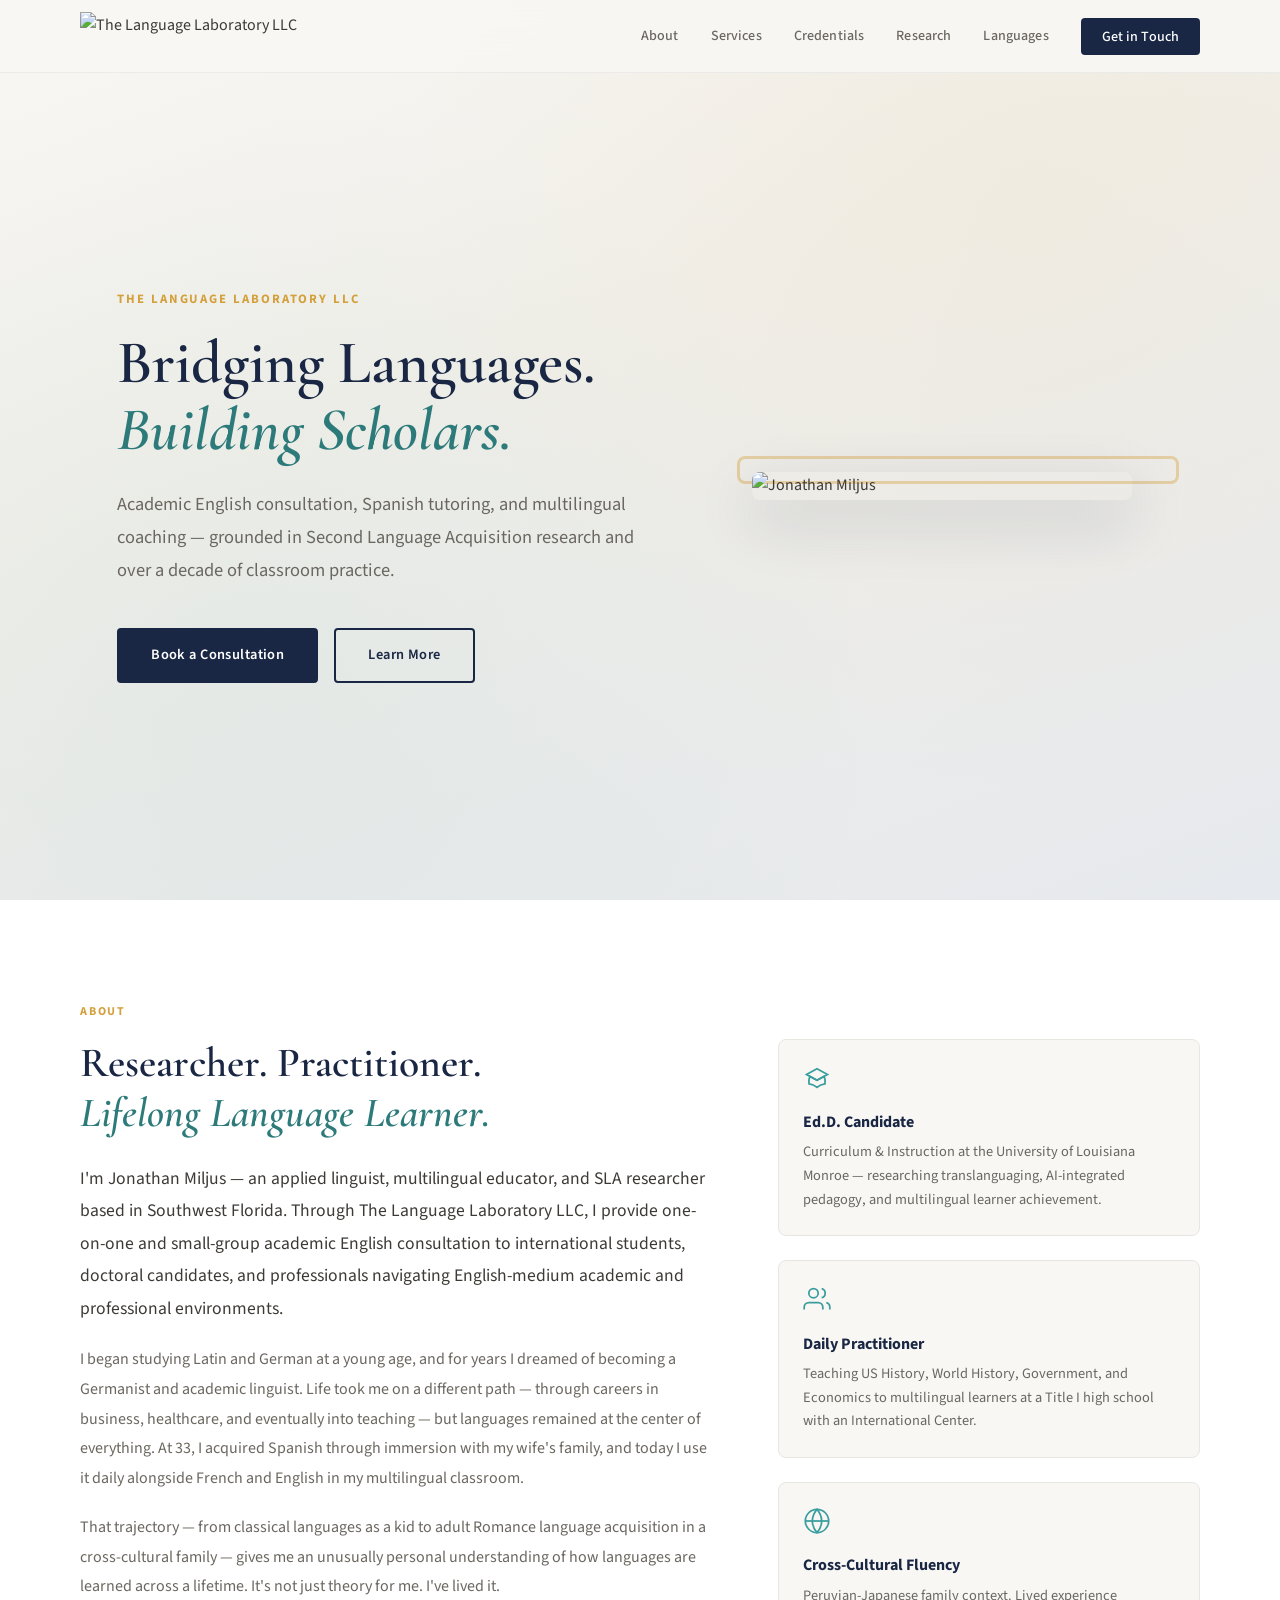
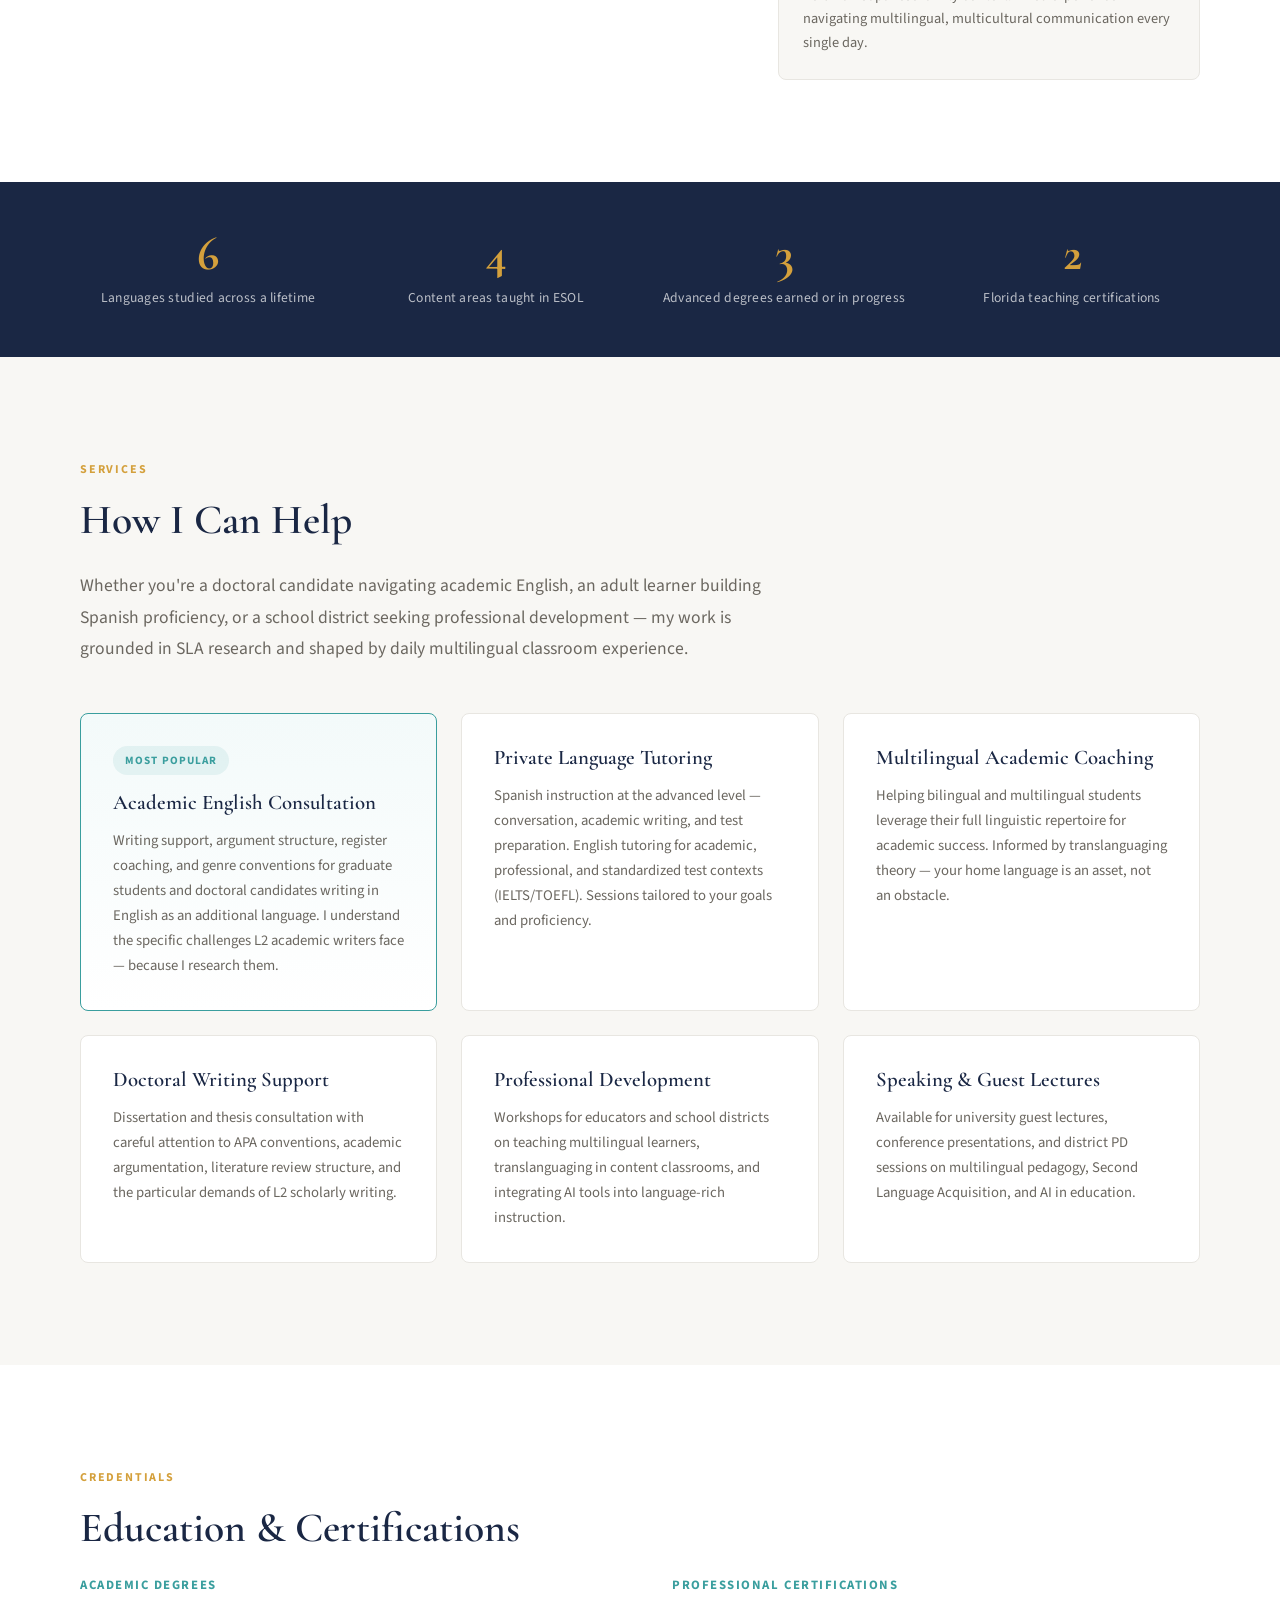
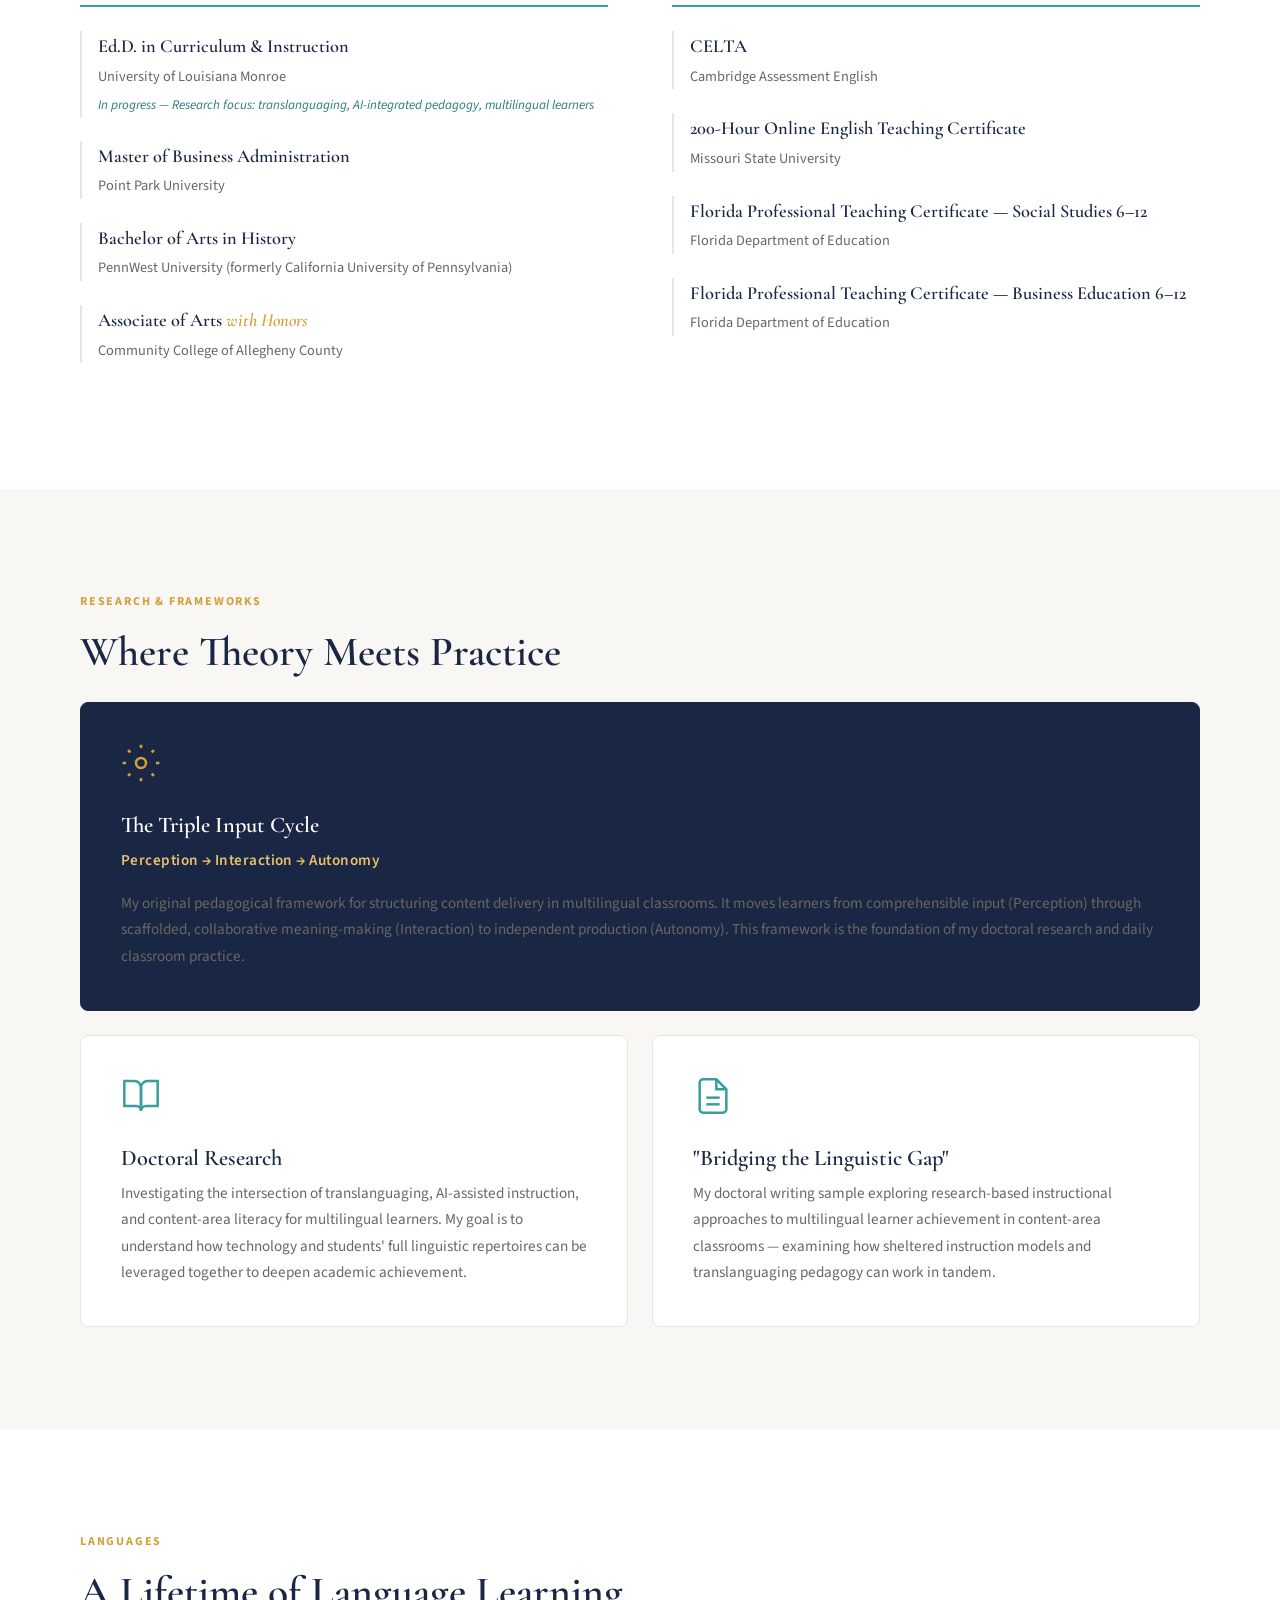
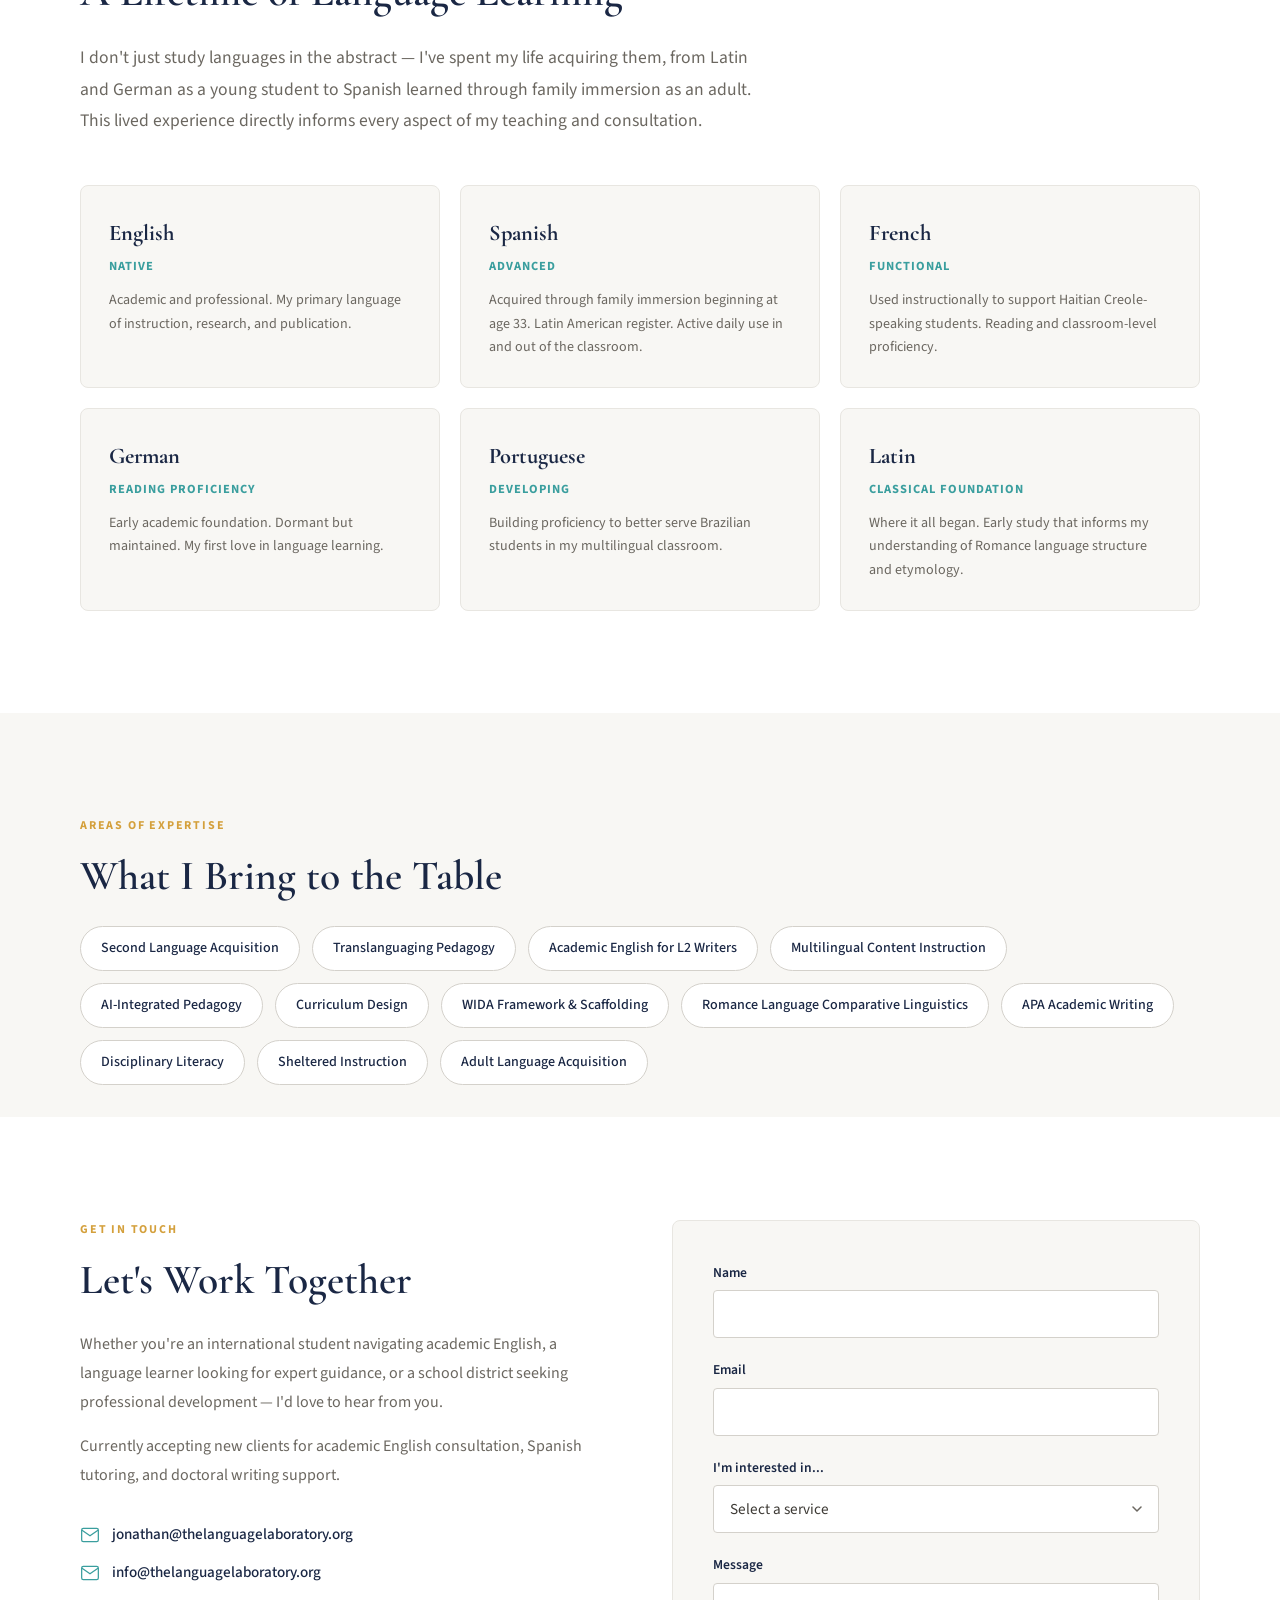
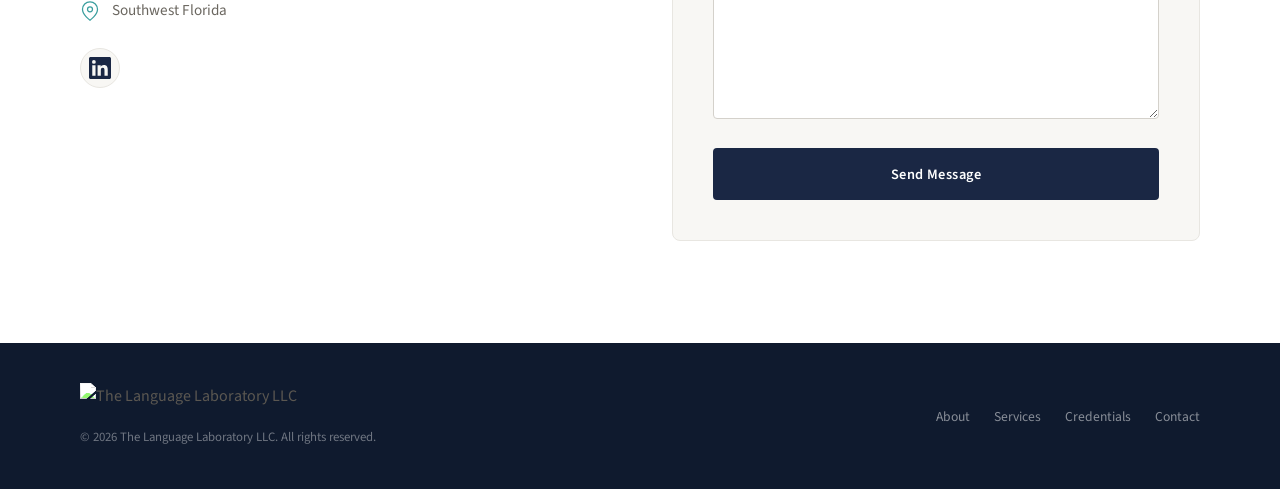
==== index.html @ 9348643d "Add files via upload" ====
<!DOCTYPE html>
<html lang="en">
<head>
  <meta charset="UTF-8">
  <meta name="viewport" content="width=device-width, initial-scale=1.0">
  <title>The Language Laboratory LLC — Jonathan Miljus</title>
  <meta name="description" content="Academic English consultation, Spanish tutoring, and multilingual coaching by Jonathan Miljus, MBA, Ed.D. candidate. Research-informed language services for international students, doctoral candidates, and professionals.">
  <link rel="icon" type="image/png" href="assets/images/logo.png">
  <link rel="preconnect" href="https://fonts.googleapis.com">
  <link rel="preconnect" href="https://fonts.gstatic.com" crossorigin>
  <link href="https://fonts.googleapis.com/css2?family=Cormorant+Garamond:ital,wght@0,400;0,500;0,600;0,700;1,400;1,500&family=Source+Sans+3:wght@300;400;500;600;700&display=swap" rel="stylesheet">
  <link rel="stylesheet" href="styles.css">
</head>
<body>

  <!-- Navigation -->
  <nav class="nav" id="nav">
    <div class="nav-inner">
      <a href="#" class="nav-logo">
        <img src="assets/images/logo.png" alt="The Language Laboratory LLC" class="nav-logo-img">
      </a>
      <button class="nav-toggle" id="navToggle" aria-label="Toggle navigation">
        <span></span><span></span><span></span>
      </button>
      <ul class="nav-links" id="navLinks">
        <li><a href="#about">About</a></li>
        <li><a href="#services">Services</a></li>
        <li><a href="#credentials">Credentials</a></li>
        <li><a href="#research">Research</a></li>
        <li><a href="#languages">Languages</a></li>
        <li><a href="#contact" class="nav-cta">Get in Touch</a></li>
      </ul>
    </div>
  </nav>

  <!-- Hero -->
  <header class="hero" id="hero">
    <div class="hero-bg-pattern"></div>
    <div class="hero-content">
      <div class="hero-text">
        <p class="hero-label">The Language Laboratory LLC</p>
        <h1 class="hero-title">Bridging Languages.<br><em>Building Scholars.</em></h1>
        <p class="hero-subtitle">Academic English consultation, Spanish tutoring, and multilingual coaching — grounded in Second Language Acquisition research and over a decade of classroom practice.</p>
        <div class="hero-actions">
          <a href="#contact" class="btn btn-primary">Book a Consultation</a>
          <a href="#about" class="btn btn-outline">Learn More</a>
        </div>
      </div>
      <div class="hero-image">
        <div class="hero-image-frame">
          <img src="assets/images/headshot.png" alt="Jonathan Miljus">
        </div>
        <div class="hero-image-accent"></div>
      </div>
    </div>
  </header>

  <!-- About -->
  <section class="section about" id="about">
    <div class="container">
      <div class="section-label">About</div>
      <div class="about-grid">
        <div class="about-main">
          <h2 class="section-title">Researcher. Practitioner.<br><em>Lifelong Language Learner.</em></h2>
          <p class="about-lead">I'm Jonathan Miljus — an applied linguist, multilingual educator, and SLA researcher based in Southwest Florida. Through The Language Laboratory LLC, I provide one-on-one and small-group academic English consultation to international students, doctoral candidates, and professionals navigating English-medium academic and professional environments.</p>
          <p>I began studying Latin and German at a young age, and for years I dreamed of becoming a Germanist and academic linguist. Life took me on a different path — through careers in business, healthcare, and eventually into teaching — but languages remained at the center of everything. At 33, I acquired Spanish through immersion with my wife's family, and today I use it daily alongside French and English in my multilingual classroom.</p>
          <p>That trajectory — from classical languages as a kid to adult Romance language acquisition in a cross-cultural family — gives me an unusually personal understanding of how languages are learned across a lifetime. It's not just theory for me. I've lived it.</p>
        </div>
        <div class="about-sidebar">
          <div class="about-card">
            <div class="about-card-icon">
              <svg width="28" height="28" viewBox="0 0 24 24" fill="none" stroke="currentColor" stroke-width="1.5"><path d="M12 14l9-5-9-5-9 5 9 5z"/><path d="M12 14l6.16-3.422a12.083 12.083 0 01.665 6.479A11.952 11.952 0 0012 20.055a11.952 11.952 0 00-6.824-2.998 12.078 12.078 0 01.665-6.479L12 14z"/></svg>
            </div>
            <h3>Ed.D. Candidate</h3>
            <p>Curriculum & Instruction at the University of Louisiana Monroe — researching translanguaging, AI-integrated pedagogy, and multilingual learner achievement.</p>
          </div>
          <div class="about-card">
            <div class="about-card-icon">
              <svg width="28" height="28" viewBox="0 0 24 24" fill="none" stroke="currentColor" stroke-width="1.5"><path d="M17 21v-2a4 4 0 00-4-4H5a4 4 0 00-4 4v2"/><circle cx="9" cy="7" r="4"/><path d="M23 21v-2a4 4 0 00-3-3.87"/><path d="M16 3.13a4 4 0 010 7.75"/></svg>
            </div>
            <h3>Daily Practitioner</h3>
            <p>Teaching US History, World History, Government, and Economics to multilingual learners at a Title I high school with an International Center.</p>
          </div>
          <div class="about-card">
            <div class="about-card-icon">
              <svg width="28" height="28" viewBox="0 0 24 24" fill="none" stroke="currentColor" stroke-width="1.5"><circle cx="12" cy="12" r="10"/><line x1="2" y1="12" x2="22" y2="12"/><path d="M12 2a15.3 15.3 0 014 10 15.3 15.3 0 01-4 10 15.3 15.3 0 01-4-10 15.3 15.3 0 014-10z"/></svg>
            </div>
            <h3>Cross-Cultural Fluency</h3>
            <p>Peruvian-Japanese family context. Lived experience navigating multilingual, multicultural communication every single day.</p>
          </div>
        </div>
      </div>
    </div>
  </section>

  <!-- Differentiators Banner -->
  <section class="diff-banner">
    <div class="container">
      <div class="diff-grid">
        <div class="diff-item">
          <span class="diff-number">6</span>
          <span class="diff-text">Languages studied across a lifetime</span>
        </div>
        <div class="diff-item">
          <span class="diff-number">4</span>
          <span class="diff-text">Content areas taught in ESOL</span>
        </div>
        <div class="diff-item">
          <span class="diff-number">3</span>
          <span class="diff-text">Advanced degrees earned or in progress</span>
        </div>
        <div class="diff-item">
          <span class="diff-number">2</span>
          <span class="diff-text">Florida teaching certifications</span>
        </div>
      </div>
    </div>
  </section>

  <!-- Services -->
  <section class="section services" id="services">
    <div class="container">
      <div class="section-label">Services</div>
      <h2 class="section-title">How I Can Help</h2>
      <p class="section-intro">Whether you're a doctoral candidate navigating academic English, an adult learner building Spanish proficiency, or a school district seeking professional development — my work is grounded in SLA research and shaped by daily multilingual classroom experience.</p>
      <div class="services-grid">
        <div class="service-card service-featured">
          <div class="service-tag">Most Popular</div>
          <h3>Academic English Consultation</h3>
          <p>Writing support, argument structure, register coaching, and genre conventions for graduate students and doctoral candidates writing in English as an additional language. I understand the specific challenges L2 academic writers face — because I research them.</p>
        </div>
        <div class="service-card">
          <h3>Private Language Tutoring</h3>
          <p>Spanish instruction at the advanced level — conversation, academic writing, and test preparation. English tutoring for academic, professional, and standardized test contexts (IELTS/TOEFL). Sessions tailored to your goals and proficiency.</p>
        </div>
        <div class="service-card">
          <h3>Multilingual Academic Coaching</h3>
          <p>Helping bilingual and multilingual students leverage their full linguistic repertoire for academic success. Informed by translanguaging theory — your home language is an asset, not an obstacle.</p>
        </div>
        <div class="service-card">
          <h3>Doctoral Writing Support</h3>
          <p>Dissertation and thesis consultation with careful attention to APA conventions, academic argumentation, literature review structure, and the particular demands of L2 scholarly writing.</p>
        </div>
        <div class="service-card">
          <h3>Professional Development</h3>
          <p>Workshops for educators and school districts on teaching multilingual learners, translanguaging in content classrooms, and integrating AI tools into language-rich instruction.</p>
        </div>
        <div class="service-card">
          <h3>Speaking &amp; Guest Lectures</h3>
          <p>Available for university guest lectures, conference presentations, and district PD sessions on multilingual pedagogy, Second Language Acquisition, and AI in education.</p>
        </div>
      </div>
    </div>
  </section>

  <!-- Credentials -->
  <section class="section credentials" id="credentials">
    <div class="container">
      <div class="section-label">Credentials</div>
      <h2 class="section-title">Education &amp; Certifications</h2>
      <div class="credentials-grid">
        <div class="credential-group">
          <h3 class="credential-group-title">Academic Degrees</h3>
          <div class="credential-item">
            <div class="credential-degree">Ed.D. in Curriculum &amp; Instruction</div>
            <div class="credential-school">University of Louisiana Monroe</div>
            <div class="credential-note">In progress — Research focus: translanguaging, AI-integrated pedagogy, multilingual learners</div>
          </div>
          <div class="credential-item">
            <div class="credential-degree">Master of Business Administration</div>
            <div class="credential-school">Point Park University</div>
          </div>
          <div class="credential-item">
            <div class="credential-degree">Bachelor of Arts in History</div>
            <div class="credential-school">PennWest University (formerly California University of Pennsylvania)</div>
          </div>
          <div class="credential-item">
            <div class="credential-degree">Associate of Arts <span class="credential-honors">with Honors</span></div>
            <div class="credential-school">Community College of Allegheny County</div>
          </div>
        </div>
        <div class="credential-group">
          <h3 class="credential-group-title">Professional Certifications</h3>
          <div class="credential-item">
            <div class="credential-degree">CELTA</div>
            <div class="credential-school">Cambridge Assessment English</div>
          </div>
          <div class="credential-item">
            <div class="credential-degree">200-Hour Online English Teaching Certificate</div>
            <div class="credential-school">Missouri State University</div>
          </div>
          <div class="credential-item">
            <div class="credential-degree">Florida Professional Teaching Certificate — Social Studies 6–12</div>
            <div class="credential-school">Florida Department of Education</div>
          </div>
          <div class="credential-item">
            <div class="credential-degree">Florida Professional Teaching Certificate — Business Education 6–12</div>
            <div class="credential-school">Florida Department of Education</div>
          </div>
        </div>
      </div>
    </div>
  </section>

  <!-- Research -->
  <section class="section research" id="research">
    <div class="container">
      <div class="section-label">Research &amp; Frameworks</div>
      <h2 class="section-title">Where Theory Meets Practice</h2>
      <div class="research-grid">
        <div class="research-card research-featured">
          <div class="research-icon">
            <svg width="40" height="40" viewBox="0 0 24 24" fill="none" stroke="currentColor" stroke-width="1.5"><circle cx="12" cy="12" r="3"/><path d="M12 1v2m0 18v2M4.22 4.22l1.42 1.42m12.72 12.72l1.42 1.42M1 12h2m18 0h2M4.22 19.78l1.42-1.42M18.36 5.64l1.42-1.42"/></svg>
          </div>
          <h3>The Triple Input Cycle</h3>
          <p class="research-subtitle">Perception → Interaction → Autonomy</p>
          <p>My original pedagogical framework for structuring content delivery in multilingual classrooms. It moves learners from comprehensible input (Perception) through scaffolded, collaborative meaning-making (Interaction) to independent production (Autonomy). This framework is the foundation of my doctoral research and daily classroom practice.</p>
        </div>
        <div class="research-card">
          <div class="research-icon">
            <svg width="40" height="40" viewBox="0 0 24 24" fill="none" stroke="currentColor" stroke-width="1.5"><path d="M2 3h6a4 4 0 014 4v14a3 3 0 00-3-3H2z"/><path d="M22 3h-6a4 4 0 00-4 4v14a3 3 0 013-3h7z"/></svg>
          </div>
          <h3>Doctoral Research</h3>
          <p>Investigating the intersection of translanguaging, AI-assisted instruction, and content-area literacy for multilingual learners. My goal is to understand how technology and students' full linguistic repertoires can be leveraged together to deepen academic achievement.</p>
        </div>
        <div class="research-card">
          <div class="research-icon">
            <svg width="40" height="40" viewBox="0 0 24 24" fill="none" stroke="currentColor" stroke-width="1.5"><path d="M14 2H6a2 2 0 00-2 2v16a2 2 0 002 2h12a2 2 0 002-2V8z"/><polyline points="14 2 14 8 20 8"/><line x1="16" y1="13" x2="8" y2="13"/><line x1="16" y1="17" x2="8" y2="17"/></svg>
          </div>
          <h3>"Bridging the Linguistic Gap"</h3>
          <p>My doctoral writing sample exploring research-based instructional approaches to multilingual learner achievement in content-area classrooms — examining how sheltered instruction models and translanguaging pedagogy can work in tandem.</p>
        </div>
      </div>
    </div>
  </section>

  <!-- Languages -->
  <section class="section languages" id="languages">
    <div class="container">
      <div class="section-label">Languages</div>
      <h2 class="section-title">A Lifetime of Language Learning</h2>
      <p class="section-intro">I don't just study languages in the abstract — I've spent my life acquiring them, from Latin and German as a young student to Spanish learned through family immersion as an adult. This lived experience directly informs every aspect of my teaching and consultation.</p>
      <div class="languages-grid">
        <div class="lang-card">
          <div class="lang-name">English</div>
          <div class="lang-level">Native</div>
          <div class="lang-desc">Academic and professional. My primary language of instruction, research, and publication.</div>
        </div>
        <div class="lang-card">
          <div class="lang-name">Spanish</div>
          <div class="lang-level">Advanced</div>
          <div class="lang-desc">Acquired through family immersion beginning at age 33. Latin American register. Active daily use in and out of the classroom.</div>
        </div>
        <div class="lang-card">
          <div class="lang-name">French</div>
          <div class="lang-level">Functional</div>
          <div class="lang-desc">Used instructionally to support Haitian Creole-speaking students. Reading and classroom-level proficiency.</div>
        </div>
        <div class="lang-card">
          <div class="lang-name">German</div>
          <div class="lang-level">Reading Proficiency</div>
          <div class="lang-desc">Early academic foundation. Dormant but maintained. My first love in language learning.</div>
        </div>
        <div class="lang-card">
          <div class="lang-name">Portuguese</div>
          <div class="lang-level">Developing</div>
          <div class="lang-desc">Building proficiency to better serve Brazilian students in my multilingual classroom.</div>
        </div>
        <div class="lang-card">
          <div class="lang-name">Latin</div>
          <div class="lang-level">Classical Foundation</div>
          <div class="lang-desc">Where it all began. Early study that informs my understanding of Romance language structure and etymology.</div>
        </div>
      </div>
    </div>
  </section>

  <!-- Expertise Areas -->
  <section class="section expertise" id="expertise">
    <div class="container">
      <div class="section-label">Areas of Expertise</div>
      <h2 class="section-title">What I Bring to the Table</h2>
      <div class="expertise-grid">
        <div class="expertise-tag">Second Language Acquisition</div>
        <div class="expertise-tag">Translanguaging Pedagogy</div>
        <div class="expertise-tag">Academic English for L2 Writers</div>
        <div class="expertise-tag">Multilingual Content Instruction</div>
        <div class="expertise-tag">AI-Integrated Pedagogy</div>
        <div class="expertise-tag">Curriculum Design</div>
        <div class="expertise-tag">WIDA Framework &amp; Scaffolding</div>
        <div class="expertise-tag">Romance Language Comparative Linguistics</div>
        <div class="expertise-tag">APA Academic Writing</div>
        <div class="expertise-tag">Disciplinary Literacy</div>
        <div class="expertise-tag">Sheltered Instruction</div>
        <div class="expertise-tag">Adult Language Acquisition</div>
      </div>
    </div>
  </section>

  <!-- Contact -->
  <section class="section contact" id="contact">
    <div class="container">
      <div class="contact-grid">
        <div class="contact-info">
          <div class="section-label">Get in Touch</div>
          <h2 class="section-title">Let's Work Together</h2>
          <p>Whether you're an international student navigating academic English, a language learner looking for expert guidance, or a school district seeking professional development — I'd love to hear from you.</p>
          <p>Currently accepting new clients for academic English consultation, Spanish tutoring, and doctoral writing support.</p>
          <div class="contact-details">
            <div class="contact-detail">
              <svg width="20" height="20" viewBox="0 0 24 24" fill="none" stroke="currentColor" stroke-width="1.5"><path d="M4 4h16c1.1 0 2 .9 2 2v12c0 1.1-.9 2-2 2H4c-1.1 0-2-.9-2-2V6c0-1.1.9-2 2-2z"/><polyline points="22,6 12,13 2,6"/></svg>
              <a href="mailto:jonathan@thelanguagelaboratory.org">jonathan@thelanguagelaboratory.org</a>
            </div>
            <div class="contact-detail">
              <svg width="20" height="20" viewBox="0 0 24 24" fill="none" stroke="currentColor" stroke-width="1.5"><path d="M4 4h16c1.1 0 2 .9 2 2v12c0 1.1-.9 2-2 2H4c-1.1 0-2-.9-2-2V6c0-1.1.9-2 2-2z"/><polyline points="22,6 12,13 2,6"/></svg>
              <a href="mailto:info@thelanguagelaboratory.org">info@thelanguagelaboratory.org</a>
            </div>
            <div class="contact-detail">
              <svg width="20" height="20" viewBox="0 0 24 24" fill="none" stroke="currentColor" stroke-width="1.5"><path d="M21 10c0 7-9 13-9 13s-9-6-9-13a9 9 0 0118 0z"/><circle cx="12" cy="10" r="3"/></svg>
              <span>Southwest Florida</span>
            </div>
          </div>
          <div class="contact-social">
            <a href="#" class="social-link" aria-label="LinkedIn">
              <svg width="22" height="22" viewBox="0 0 24 24" fill="currentColor"><path d="M20.447 20.452h-3.554v-5.569c0-1.328-.027-3.037-1.852-3.037-1.853 0-2.136 1.445-2.136 2.939v5.667H9.351V9h3.414v1.561h.046c.477-.9 1.637-1.85 3.37-1.85 3.601 0 4.267 2.37 4.267 5.455v6.286zM5.337 7.433a2.062 2.062 0 01-2.063-2.065 2.064 2.064 0 112.063 2.065zm1.782 13.019H3.555V9h3.564v11.452zM22.225 0H1.771C.792 0 0 .774 0 1.729v20.542C0 23.227.792 24 1.771 24h20.451C23.2 24 24 23.227 24 22.271V1.729C24 .774 23.2 0 22.222 0h.003z"/></svg>
            </a>
          </div>
        </div>
        <div class="contact-form-wrapper">
          <form class="contact-form" id="contactForm" action="https://formspree.io/f/YOUR_FORM_ID" method="POST">
            <div class="form-group">
              <label for="name">Name</label>
              <input type="text" id="name" name="name" required>
            </div>
            <div class="form-group">
              <label for="email">Email</label>
              <input type="email" id="email" name="email" required>
            </div>
            <div class="form-group">
              <label for="interest">I'm interested in...</label>
              <select id="interest" name="interest">
                <option value="">Select a service</option>
                <option value="academic-english">Academic English Consultation</option>
                <option value="spanish-tutoring">Spanish Tutoring</option>
                <option value="doctoral-writing">Doctoral Writing Support</option>
                <option value="multilingual-coaching">Multilingual Academic Coaching</option>
                <option value="professional-development">Professional Development / Workshop</option>
                <option value="speaking">Speaking / Guest Lecture</option>
                <option value="other">Other</option>
              </select>
            </div>
            <div class="form-group">
              <label for="message">Message</label>
              <textarea id="message" name="message" rows="5" required></textarea>
            </div>
            <button type="submit" class="btn btn-primary btn-full">Send Message</button>
          </form>
        </div>
      </div>
    </div>
  </section>

  <!-- Footer -->
  <footer class="footer">
    <div class="container">
      <div class="footer-inner">
        <div class="footer-brand">
          <img src="assets/images/logo.png" alt="The Language Laboratory LLC" class="footer-logo">
          <p>&copy; 2026 The Language Laboratory LLC. All rights reserved.</p>
        </div>
        <div class="footer-links">
          <a href="#about">About</a>
          <a href="#services">Services</a>
          <a href="#credentials">Credentials</a>
          <a href="#contact">Contact</a>
        </div>
      </div>
    </div>
  </footer>

  <script src="script.js"></script>
</body>
</html>
---- styles.css ----
/* ============================================
   THE LANGUAGE LABORATORY LLC
   Professional Website Styles
   Color Palette: Navy / Teal / Gold (from logo)
   ============================================ */

:root {
  /* Primary palette — pulled from the logo */
  --navy: #1a2744;
  --navy-deep: #0f1a2e;
  --navy-light: #2a3d5e;
  --teal: #3a9e9e;
  --teal-light: #5bbfbf;
  --teal-muted: #2d7a7a;
  --gold: #d4a03c;
  --gold-light: #e8bf6a;
  --gold-muted: #b8892e;

  /* Neutrals */
  --white: #ffffff;
  --off-white: #f8f7f4;
  --cream: #f1efe9;
  --gray-100: #e8e6e1;
  --gray-200: #d4d1cb;
  --gray-400: #9a9690;
  --gray-600: #6b6760;
  --gray-800: #3d3a35;
  --black: #1a1816;

  /* Typography */
  --font-display: 'Cormorant Garamond', Georgia, 'Times New Roman', serif;
  --font-body: 'Source Sans 3', 'Segoe UI', Tahoma, sans-serif;

  /* Spacing */
  --section-pad: clamp(4rem, 8vw, 7rem);
  --container-max: 1200px;

  /* Transitions */
  --ease-out: cubic-bezier(0.16, 1, 0.3, 1);
}

/* ---- Reset ---- */
*, *::before, *::after {
  margin: 0;
  padding: 0;
  box-sizing: border-box;
}

html {
  scroll-behavior: smooth;
  scroll-padding-top: 80px;
}

body {
  font-family: var(--font-body);
  font-size: 16px;
  line-height: 1.7;
  color: var(--gray-800);
  background-color: var(--off-white);
  -webkit-font-smoothing: antialiased;
}

img {
  max-width: 100%;
  height: auto;
  display: block;
}

a {
  color: inherit;
  text-decoration: none;
}

/* ---- Container ---- */
.container {
  max-width: var(--container-max);
  margin: 0 auto;
  padding: 0 clamp(1.25rem, 4vw, 2.5rem);
}

/* ---- Typography ---- */
h1, h2, h3, h4 {
  font-family: var(--font-display);
  font-weight: 600;
  line-height: 1.2;
  color: var(--navy);
}

h1 { font-size: clamp(2.4rem, 5vw, 3.8rem); }
h2 { font-size: clamp(1.8rem, 3.5vw, 2.6rem); }
h3 { font-size: clamp(1.2rem, 2vw, 1.5rem); }

em {
  font-style: italic;
  color: var(--teal-muted);
}

.section-label {
  font-family: var(--font-body);
  font-size: 0.75rem;
  font-weight: 700;
  letter-spacing: 0.15em;
  text-transform: uppercase;
  color: var(--gold);
  margin-bottom: 1rem;
}

.section-title {
  margin-bottom: 1.5rem;
}

.section-intro {
  font-size: 1.1rem;
  color: var(--gray-600);
  max-width: 700px;
  margin-bottom: 3rem;
  line-height: 1.8;
}

/* ---- Buttons ---- */
.btn {
  display: inline-flex;
  align-items: center;
  justify-content: center;
  font-family: var(--font-body);
  font-size: 0.9rem;
  font-weight: 600;
  letter-spacing: 0.03em;
  padding: 0.85rem 2rem;
  border-radius: 4px;
  border: 2px solid transparent;
  cursor: pointer;
  transition: all 0.3s var(--ease-out);
}

.btn-primary {
  background: var(--navy);
  color: var(--white);
  border-color: var(--navy);
}
.btn-primary:hover {
  background: var(--navy-light);
  border-color: var(--navy-light);
  transform: translateY(-1px);
  box-shadow: 0 4px 20px rgba(26, 39, 68, 0.25);
}

.btn-outline {
  background: transparent;
  color: var(--navy);
  border-color: var(--navy);
}
.btn-outline:hover {
  background: var(--navy);
  color: var(--white);
}

.btn-full {
  width: 100%;
}

/* ============================================
   NAVIGATION
   ============================================ */
.nav {
  position: fixed;
  top: 0;
  left: 0;
  right: 0;
  z-index: 1000;
  background: rgba(248, 247, 244, 0.92);
  backdrop-filter: blur(16px);
  -webkit-backdrop-filter: blur(16px);
  border-bottom: 1px solid rgba(26, 39, 68, 0.06);
  transition: all 0.3s ease;
}

.nav.scrolled {
  box-shadow: 0 2px 24px rgba(26, 39, 68, 0.08);
}

.nav-inner {
  max-width: var(--container-max);
  margin: 0 auto;
  padding: 0 clamp(1.25rem, 4vw, 2.5rem);
  display: flex;
  align-items: center;
  justify-content: space-between;
  height: 72px;
}

.nav-logo-img {
  height: 48px;
  width: auto;
}

.nav-links {
  display: flex;
  align-items: center;
  list-style: none;
  gap: 2rem;
}

.nav-links a {
  font-size: 0.88rem;
  font-weight: 500;
  letter-spacing: 0.01em;
  color: var(--gray-600);
  transition: color 0.25s ease;
  position: relative;
}

.nav-links a::after {
  content: '';
  position: absolute;
  bottom: -4px;
  left: 0;
  width: 0;
  height: 2px;
  background: var(--teal);
  transition: width 0.3s var(--ease-out);
}

.nav-links a:hover {
  color: var(--navy);
}

.nav-links a:hover::after {
  width: 100%;
}

.nav-cta {
  background: var(--navy) !important;
  color: var(--white) !important;
  padding: 0.55rem 1.3rem;
  border-radius: 4px;
  transition: background 0.25s ease !important;
}

.nav-cta::after {
  display: none !important;
}

.nav-cta:hover {
  background: var(--navy-light) !important;
}

/* Mobile toggle */
.nav-toggle {
  display: none;
  flex-direction: column;
  gap: 5px;
  background: none;
  border: none;
  cursor: pointer;
  padding: 4px;
}

.nav-toggle span {
  display: block;
  width: 24px;
  height: 2px;
  background: var(--navy);
  transition: all 0.3s ease;
  border-radius: 2px;
}

/* ============================================
   HERO
   ============================================ */
.hero {
  position: relative;
  min-height: 100vh;
  display: flex;
  align-items: center;
  background: linear-gradient(160deg, var(--off-white) 0%, var(--cream) 40%, #e6e9ed 100%);
  overflow: hidden;
  padding-top: 72px;
}

.hero-bg-pattern {
  position: absolute;
  inset: 0;
  background-image:
    radial-gradient(circle at 20% 80%, rgba(58, 158, 158, 0.06) 0%, transparent 50%),
    radial-gradient(circle at 80% 20%, rgba(212, 160, 60, 0.05) 0%, transparent 50%);
  pointer-events: none;
}

.hero-content {
  max-width: var(--container-max);
  margin: 0 auto;
  padding: 3rem clamp(1.25rem, 4vw, 2.5rem);
  display: grid;
  grid-template-columns: 1.1fr 0.9fr;
  gap: 4rem;
  align-items: center;
}

.hero-label {
  font-size: 0.8rem;
  font-weight: 700;
  letter-spacing: 0.15em;
  text-transform: uppercase;
  color: var(--gold);
  margin-bottom: 1.25rem;
}

.hero-title {
  margin-bottom: 1.5rem;
  line-height: 1.1;
}

.hero-subtitle {
  font-size: 1.15rem;
  color: var(--gray-600);
  line-height: 1.8;
  margin-bottom: 2.5rem;
  max-width: 540px;
}

.hero-actions {
  display: flex;
  gap: 1rem;
  flex-wrap: wrap;
}

.hero-image {
  position: relative;
  display: flex;
  justify-content: center;
}

.hero-image-frame {
  position: relative;
  z-index: 2;
  width: 380px;
  max-width: 100%;
  border-radius: 8px;
  overflow: hidden;
  box-shadow: 0 20px 60px rgba(26, 39, 68, 0.18);
}

.hero-image-frame img {
  width: 100%;
  height: auto;
  display: block;
}

.hero-image-accent {
  position: absolute;
  top: -16px;
  right: -16px;
  width: 100%;
  height: 100%;
  border: 3px solid var(--gold);
  border-radius: 8px;
  z-index: 1;
  opacity: 0.4;
}

/* ============================================
   SECTION BASE
   ============================================ */
.section {
  padding: var(--section-pad) 0;
}

/* ============================================
   ABOUT
   ============================================ */
.about {
  background: var(--white);
}

.about-grid {
  display: grid;
  grid-template-columns: 1.2fr 0.8fr;
  gap: 4rem;
  align-items: start;
}

.about-main p {
  margin-bottom: 1.25rem;
  color: var(--gray-600);
  line-height: 1.85;
}

.about-lead {
  font-size: 1.1rem;
  color: var(--gray-800) !important;
}

.about-sidebar {
  display: flex;
  flex-direction: column;
  gap: 1.5rem;
}

.about-card {
  background: var(--off-white);
  border: 1px solid var(--gray-100);
  border-radius: 8px;
  padding: 1.5rem;
  transition: all 0.3s var(--ease-out);
}

.about-card:hover {
  border-color: var(--teal);
  box-shadow: 0 4px 20px rgba(58, 158, 158, 0.08);
  transform: translateY(-2px);
}

.about-card-icon {
  color: var(--teal);
  margin-bottom: 0.75rem;
}

.about-card h3 {
  font-family: var(--font-body);
  font-size: 1rem;
  font-weight: 700;
  margin-bottom: 0.5rem;
}

.about-card p {
  font-size: 0.9rem;
  color: var(--gray-600);
  line-height: 1.65;
}

/* ============================================
   DIFF BANNER
   ============================================ */
.diff-banner {
  background: var(--navy);
  padding: 3rem 0;
}

.diff-grid {
  display: grid;
  grid-template-columns: repeat(4, 1fr);
  gap: 2rem;
  text-align: center;
}

.diff-number {
  display: block;
  font-family: var(--font-display);
  font-size: 3rem;
  font-weight: 700;
  color: var(--gold);
  line-height: 1;
  margin-bottom: 0.5rem;
}

.diff-text {
  display: block;
  font-size: 0.85rem;
  color: rgba(255, 255, 255, 0.7);
  letter-spacing: 0.02em;
}

/* ============================================
   SERVICES
   ============================================ */
.services {
  background: var(--off-white);
}

.services-grid {
  display: grid;
  grid-template-columns: repeat(3, 1fr);
  gap: 1.5rem;
}

.service-card {
  position: relative;
  background: var(--white);
  border: 1px solid var(--gray-100);
  border-radius: 8px;
  padding: 2rem;
  transition: all 0.35s var(--ease-out);
}

.service-card:hover {
  border-color: var(--teal);
  transform: translateY(-4px);
  box-shadow: 0 12px 40px rgba(26, 39, 68, 0.08);
}

.service-card h3 {
  font-family: var(--font-display);
  font-size: 1.3rem;
  font-weight: 600;
  margin-bottom: 0.75rem;
  color: var(--navy);
}

.service-card p {
  font-size: 0.92rem;
  color: var(--gray-600);
  line-height: 1.7;
}

.service-featured {
  border-color: var(--teal);
  background: linear-gradient(180deg, #f3fafa 0%, var(--white) 100%);
}

.service-tag {
  display: inline-block;
  font-size: 0.7rem;
  font-weight: 700;
  letter-spacing: 0.1em;
  text-transform: uppercase;
  color: var(--teal);
  background: rgba(58, 158, 158, 0.1);
  padding: 0.3rem 0.75rem;
  border-radius: 20px;
  margin-bottom: 1rem;
}

/* ============================================
   CREDENTIALS
   ============================================ */
.credentials {
  background: var(--white);
}

.credentials-grid {
  display: grid;
  grid-template-columns: 1fr 1fr;
  gap: 4rem;
}

.credential-group-title {
  font-family: var(--font-body);
  font-size: 0.8rem;
  font-weight: 700;
  letter-spacing: 0.12em;
  text-transform: uppercase;
  color: var(--teal);
  margin-bottom: 1.5rem;
  padding-bottom: 0.75rem;
  border-bottom: 2px solid var(--teal);
}

.credential-item {
  margin-bottom: 1.5rem;
  padding-left: 1rem;
  border-left: 2px solid var(--gray-100);
  transition: border-color 0.3s ease;
}

.credential-item:hover {
  border-left-color: var(--gold);
}

.credential-degree {
  font-family: var(--font-display);
  font-size: 1.15rem;
  font-weight: 600;
  color: var(--navy);
}

.credential-honors {
  color: var(--gold);
  font-style: italic;
}

.credential-school {
  font-size: 0.9rem;
  color: var(--gray-600);
  margin-top: 0.15rem;
}

.credential-note {
  font-size: 0.82rem;
  color: var(--teal-muted);
  margin-top: 0.3rem;
  font-style: italic;
}

/* ============================================
   RESEARCH
   ============================================ */
.research {
  background: var(--off-white);
}

.research-grid {
  display: grid;
  grid-template-columns: 1fr 1fr;
  gap: 1.5rem;
}

.research-card {
  background: var(--white);
  border: 1px solid var(--gray-100);
  border-radius: 8px;
  padding: 2.5rem;
  transition: all 0.35s var(--ease-out);
}

.research-card:hover {
  border-color: var(--navy-light);
  box-shadow: 0 8px 30px rgba(26, 39, 68, 0.07);
}

.research-featured {
  grid-column: 1 / -1;
  background: var(--navy);
  border-color: var(--navy);
}

.research-featured h3,
.research-featured p {
  color: var(--white);
}

.research-featured .research-subtitle {
  color: var(--gold-light);
}

.research-featured .research-icon {
  color: var(--gold);
}

.research-icon {
  color: var(--teal);
  margin-bottom: 1.25rem;
}

.research-card h3 {
  font-family: var(--font-display);
  font-size: 1.4rem;
  margin-bottom: 0.5rem;
}

.research-subtitle {
  font-family: var(--font-body);
  font-size: 0.9rem;
  font-weight: 600;
  color: var(--teal);
  letter-spacing: 0.03em;
  margin-bottom: 1rem;
}

.research-card p {
  font-size: 0.95rem;
  color: var(--gray-600);
  line-height: 1.75;
}

/* ============================================
   LANGUAGES
   ============================================ */
.languages {
  background: var(--white);
}

.languages-grid {
  display: grid;
  grid-template-columns: repeat(3, 1fr);
  gap: 1.25rem;
}

.lang-card {
  background: var(--off-white);
  border: 1px solid var(--gray-100);
  border-radius: 8px;
  padding: 1.75rem;
  transition: all 0.3s var(--ease-out);
}

.lang-card:hover {
  border-color: var(--teal);
  transform: translateY(-2px);
  box-shadow: 0 6px 24px rgba(26, 39, 68, 0.06);
}

.lang-name {
  font-family: var(--font-display);
  font-size: 1.4rem;
  font-weight: 700;
  color: var(--navy);
  margin-bottom: 0.25rem;
}

.lang-level {
  font-size: 0.78rem;
  font-weight: 700;
  letter-spacing: 0.08em;
  text-transform: uppercase;
  color: var(--teal);
  margin-bottom: 0.75rem;
}

.lang-desc {
  font-size: 0.88rem;
  color: var(--gray-600);
  line-height: 1.65;
}

/* ============================================
   EXPERTISE
   ============================================ */
.expertise {
  background: var(--off-white);
  padding-bottom: 2rem;
}

.expertise-grid {
  display: flex;
  flex-wrap: wrap;
  gap: 0.75rem;
}

.expertise-tag {
  font-family: var(--font-body);
  font-size: 0.88rem;
  font-weight: 500;
  color: var(--navy);
  background: var(--white);
  border: 1px solid var(--gray-200);
  padding: 0.6rem 1.25rem;
  border-radius: 30px;
  transition: all 0.25s ease;
}

.expertise-tag:hover {
  background: var(--navy);
  color: var(--white);
  border-color: var(--navy);
}

/* ============================================
   CONTACT
   ============================================ */
.contact {
  background: var(--white);
}

.contact-grid {
  display: grid;
  grid-template-columns: 1fr 1fr;
  gap: 4rem;
  align-items: start;
}

.contact-info p {
  color: var(--gray-600);
  line-height: 1.8;
  margin-bottom: 1rem;
}

.contact-details {
  margin-top: 2rem;
  display: flex;
  flex-direction: column;
  gap: 0.75rem;
}

.contact-detail {
  display: flex;
  align-items: center;
  gap: 0.75rem;
  color: var(--gray-600);
  font-size: 0.95rem;
}

.contact-detail svg {
  flex-shrink: 0;
  color: var(--teal);
}

.contact-detail a {
  color: var(--navy);
  font-weight: 500;
  transition: color 0.2s ease;
}

.contact-detail a:hover {
  color: var(--teal);
}

.contact-social {
  margin-top: 1.5rem;
  display: flex;
  gap: 0.75rem;
}

.social-link {
  display: flex;
  align-items: center;
  justify-content: center;
  width: 40px;
  height: 40px;
  background: var(--off-white);
  border: 1px solid var(--gray-100);
  border-radius: 50%;
  color: var(--navy);
  transition: all 0.25s ease;
}

.social-link:hover {
  background: var(--navy);
  color: var(--white);
  border-color: var(--navy);
}

/* Contact Form */
.contact-form-wrapper {
  background: var(--off-white);
  border: 1px solid var(--gray-100);
  border-radius: 8px;
  padding: 2.5rem;
}

.form-group {
  margin-bottom: 1.25rem;
}

.form-group label {
  display: block;
  font-size: 0.85rem;
  font-weight: 600;
  color: var(--navy);
  margin-bottom: 0.4rem;
}

.form-group input,
.form-group select,
.form-group textarea {
  width: 100%;
  font-family: var(--font-body);
  font-size: 0.95rem;
  padding: 0.75rem 1rem;
  background: var(--white);
  border: 1px solid var(--gray-200);
  border-radius: 4px;
  color: var(--gray-800);
  transition: border-color 0.25s ease, box-shadow 0.25s ease;
  outline: none;
}

.form-group input:focus,
.form-group select:focus,
.form-group textarea:focus {
  border-color: var(--teal);
  box-shadow: 0 0 0 3px rgba(58, 158, 158, 0.1);
}

.form-group textarea {
  resize: vertical;
  min-height: 120px;
}

.form-group select {
  appearance: none;
  background-image: url("data:image/svg+xml,%3Csvg width='10' height='6' viewBox='0 0 10 6' fill='none' xmlns='http://www.w3.org/2000/svg'%3E%3Cpath d='M1 1L5 5L9 1' stroke='%236b6760' stroke-width='1.5' stroke-linecap='round' stroke-linejoin='round'/%3E%3C/svg%3E");
  background-repeat: no-repeat;
  background-position: right 1rem center;
  padding-right: 2.5rem;
}

/* ============================================
   FOOTER
   ============================================ */
.footer {
  background: var(--navy-deep);
  padding: 2.5rem 0;
}

.footer-inner {
  display: flex;
  justify-content: space-between;
  align-items: center;
}

.footer-logo {
  height: 36px;
  width: auto;
  margin-bottom: 0.5rem;
  filter: brightness(1.5) saturate(0.8);
}

.footer p {
  font-size: 0.8rem;
  color: rgba(255, 255, 255, 0.4);
}

.footer-links {
  display: flex;
  gap: 1.5rem;
}

.footer-links a {
  font-size: 0.85rem;
  color: rgba(255, 255, 255, 0.5);
  transition: color 0.25s ease;
}

.footer-links a:hover {
  color: var(--gold-light);
}

/* ============================================
   ANIMATIONS
   ============================================ */
.fade-in {
  opacity: 0;
  transform: translateY(24px);
  transition: opacity 0.7s var(--ease-out), transform 0.7s var(--ease-out);
}

.fade-in.visible {
  opacity: 1;
  transform: translateY(0);
}

/* ============================================
   RESPONSIVE
   ============================================ */
@media (max-width: 960px) {
  .hero-content {
    grid-template-columns: 1fr;
    text-align: center;
    gap: 2.5rem;
  }

  .hero-subtitle {
    margin-left: auto;
    margin-right: auto;
  }

  .hero-actions {
    justify-content: center;
  }

  .hero-image-frame {
    width: 300px;
  }

  .hero-image-accent {
    top: -12px;
    right: calc(50% - 162px);
  }

  .about-grid {
    grid-template-columns: 1fr;
    gap: 2.5rem;
  }

  .diff-grid {
    grid-template-columns: repeat(2, 1fr);
    gap: 1.5rem;
  }

  .services-grid {
    grid-template-columns: 1fr 1fr;
  }

  .credentials-grid {
    grid-template-columns: 1fr;
    gap: 2.5rem;
  }

  .research-grid {
    grid-template-columns: 1fr;
  }

  .research-featured {
    grid-column: auto;
  }

  .languages-grid {
    grid-template-columns: 1fr 1fr;
  }

  .contact-grid {
    grid-template-columns: 1fr;
    gap: 2.5rem;
  }
}

@media (max-width: 700px) {
  .nav-links {
    display: none;
    position: absolute;
    top: 72px;
    left: 0;
    right: 0;
    background: var(--off-white);
    flex-direction: column;
    padding: 1.5rem clamp(1.25rem, 4vw, 2.5rem);
    gap: 0;
    border-bottom: 1px solid var(--gray-100);
    box-shadow: 0 12px 30px rgba(0,0,0,0.08);
  }

  .nav-links.open {
    display: flex;
  }

  .nav-links li {
    width: 100%;
  }

  .nav-links a {
    display: block;
    padding: 0.75rem 0;
    font-size: 1rem;
    border-bottom: 1px solid var(--gray-100);
  }

  .nav-links a::after {
    display: none;
  }

  .nav-cta {
    margin-top: 0.5rem;
    text-align: center !important;
    border-radius: 4px !important;
    padding: 0.75rem 1.3rem !important;
  }

  .nav-toggle {
    display: flex;
  }

  .services-grid {
    grid-template-columns: 1fr;
  }

  .languages-grid {
    grid-template-columns: 1fr;
  }

  .diff-grid {
    grid-template-columns: 1fr 1fr;
  }

  .diff-number {
    font-size: 2.4rem;
  }

  .footer-inner {
    flex-direction: column;
    text-align: center;
    gap: 1.25rem;
  }

  .footer-links {
    flex-wrap: wrap;
    justify-content: center;
  }
}

@media (max-width: 480px) {
  .diff-grid {
    grid-template-columns: 1fr;
    gap: 1.25rem;
  }
}
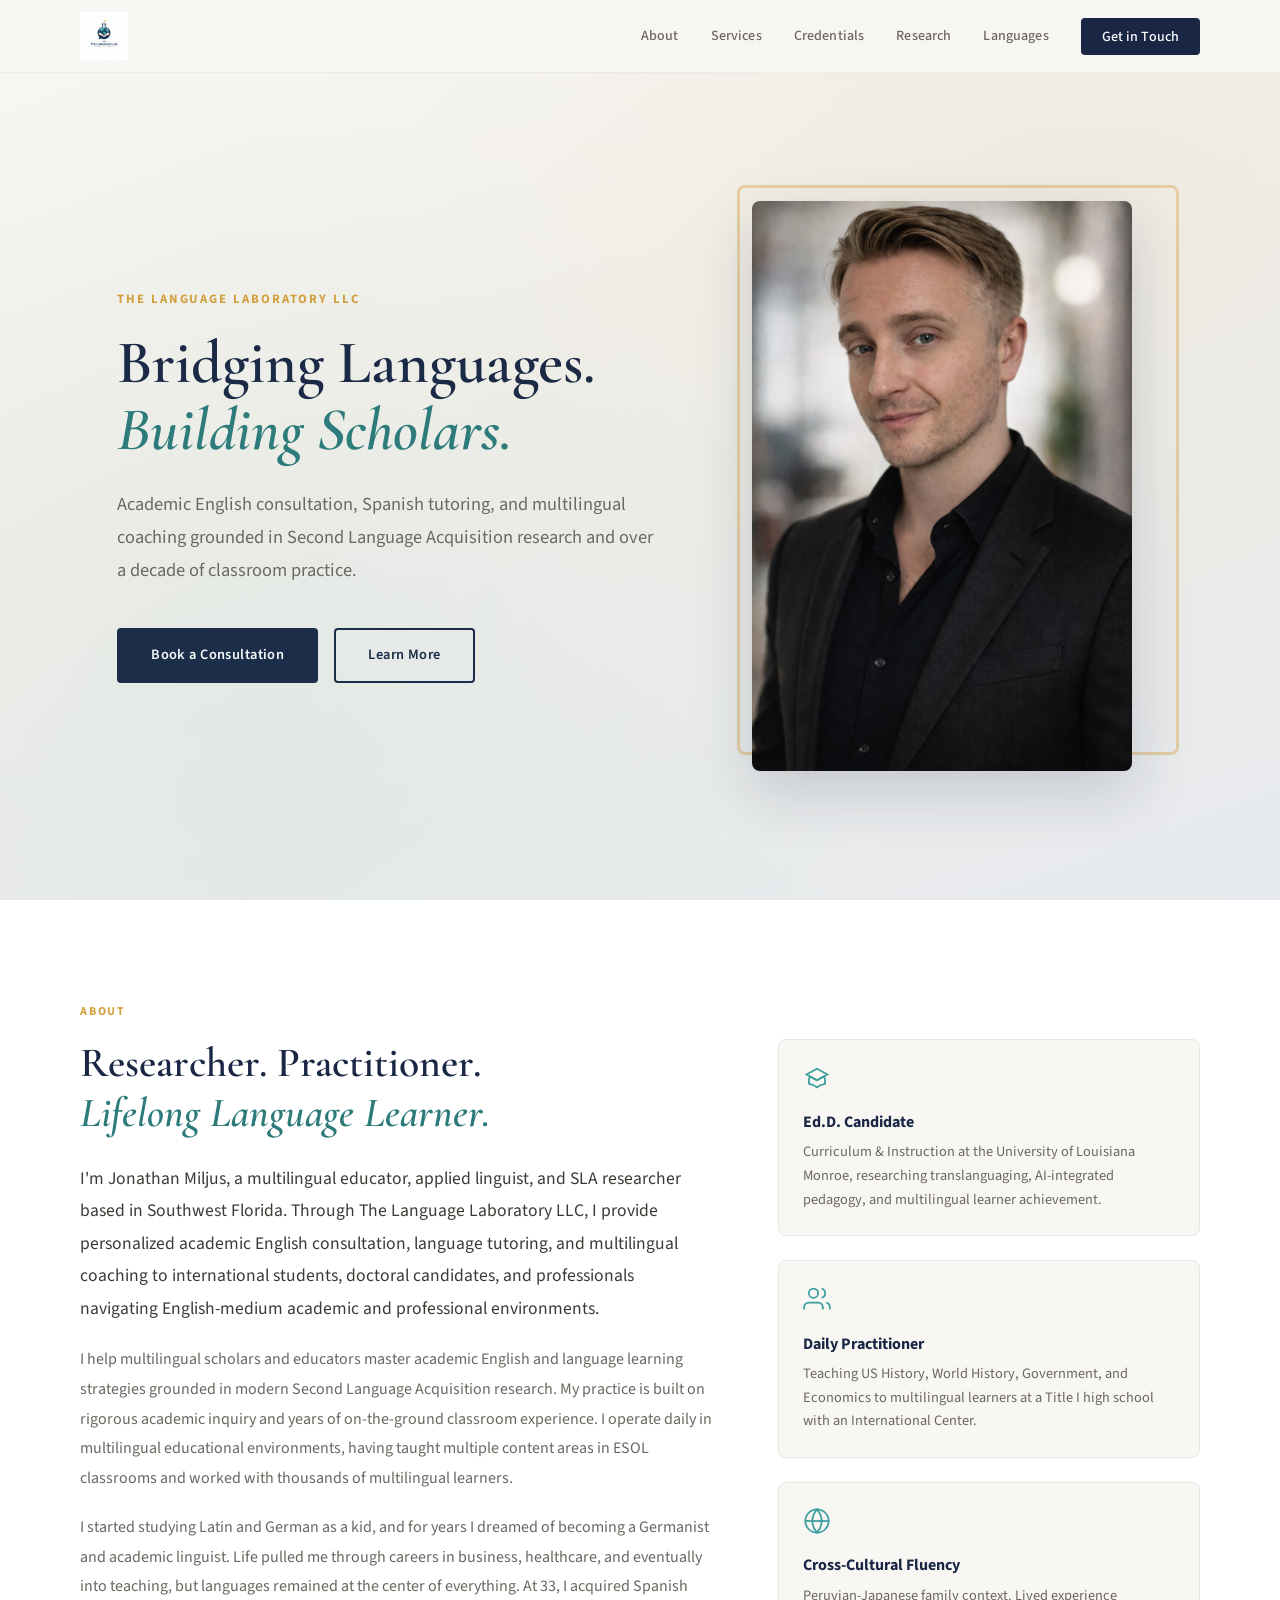
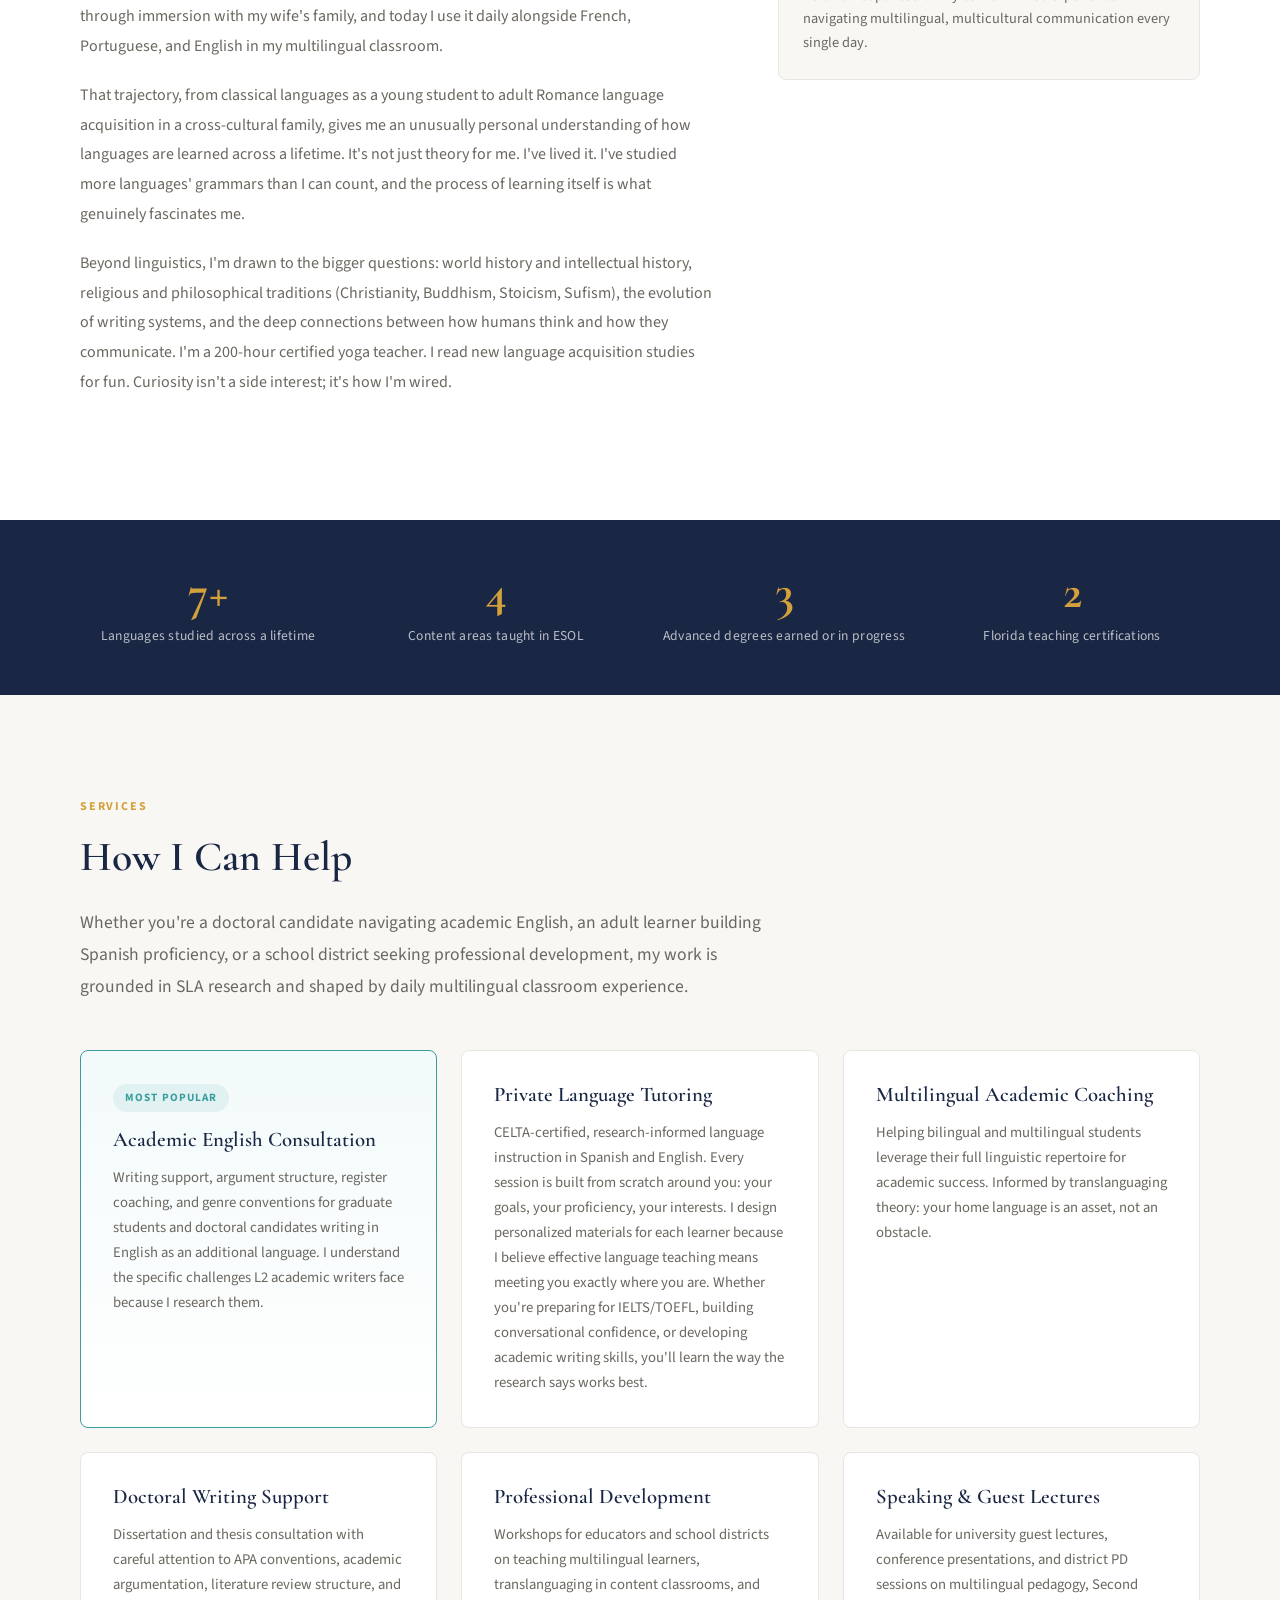
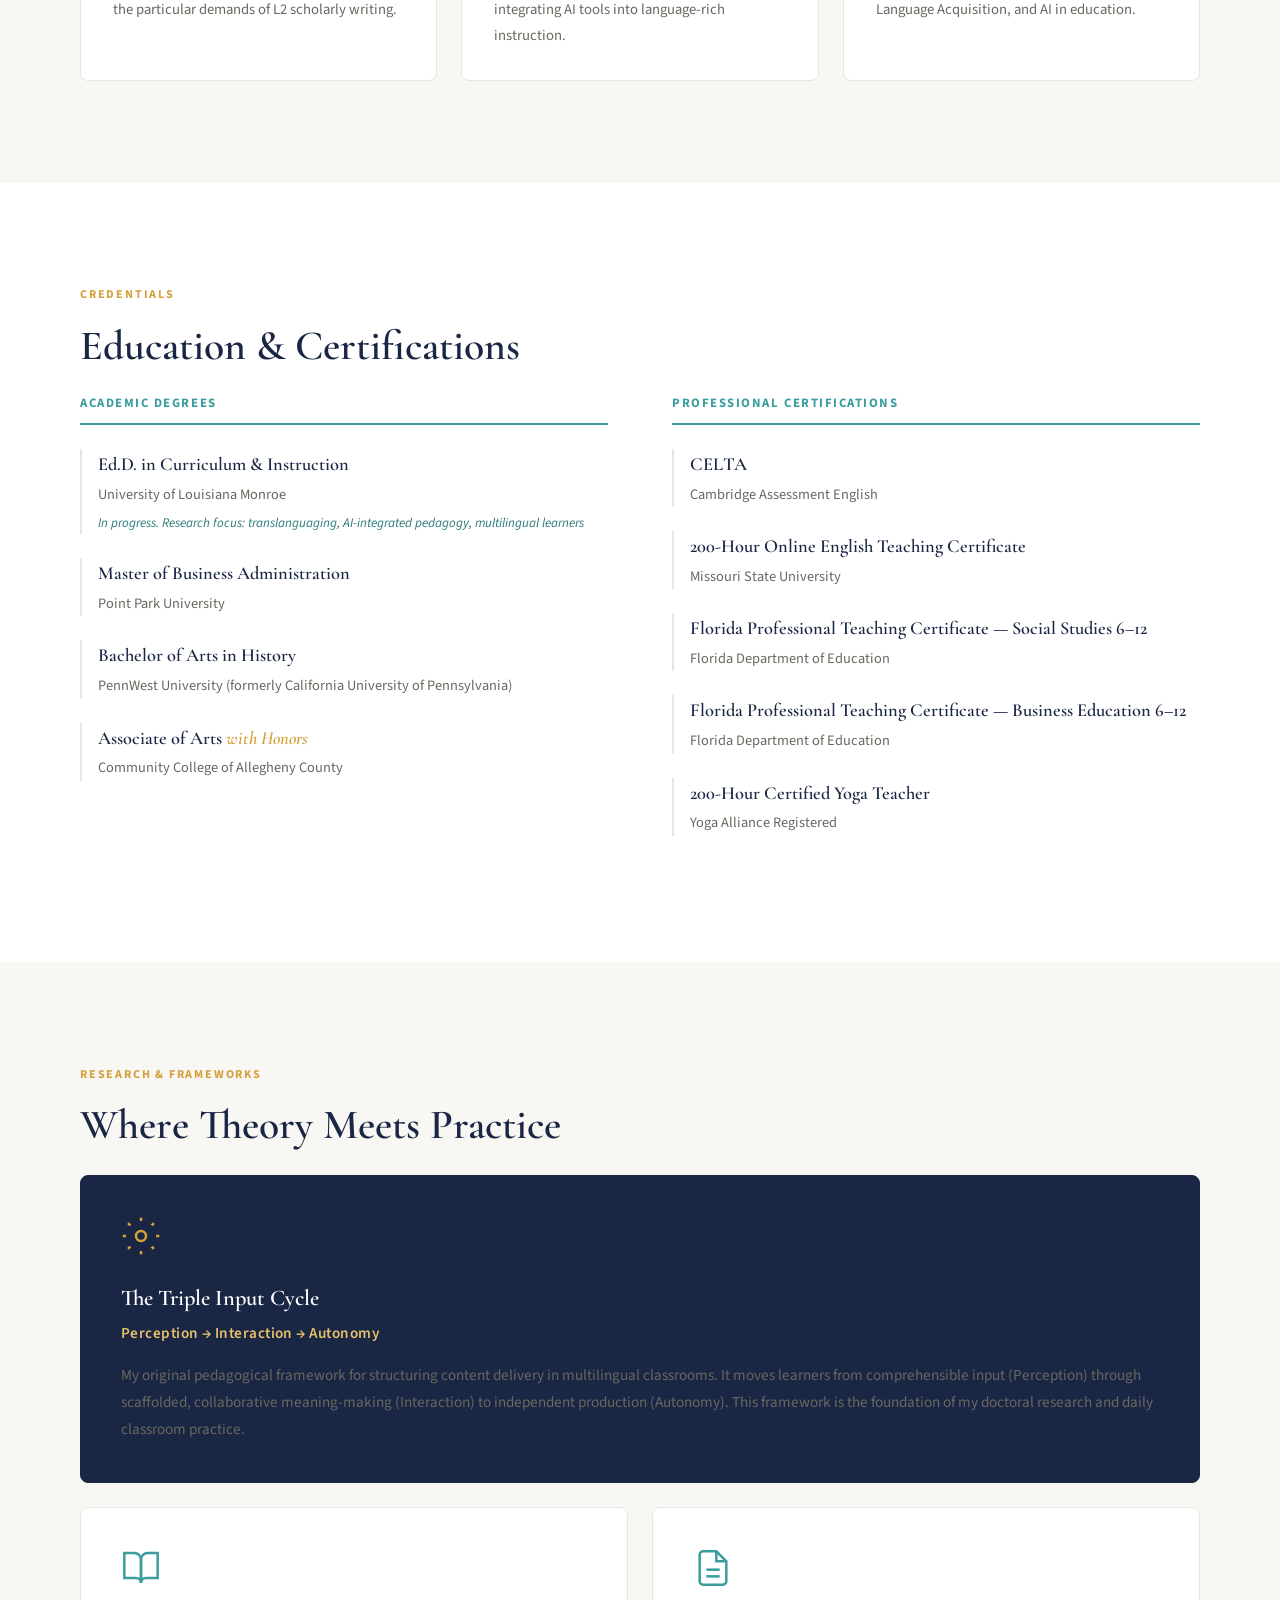
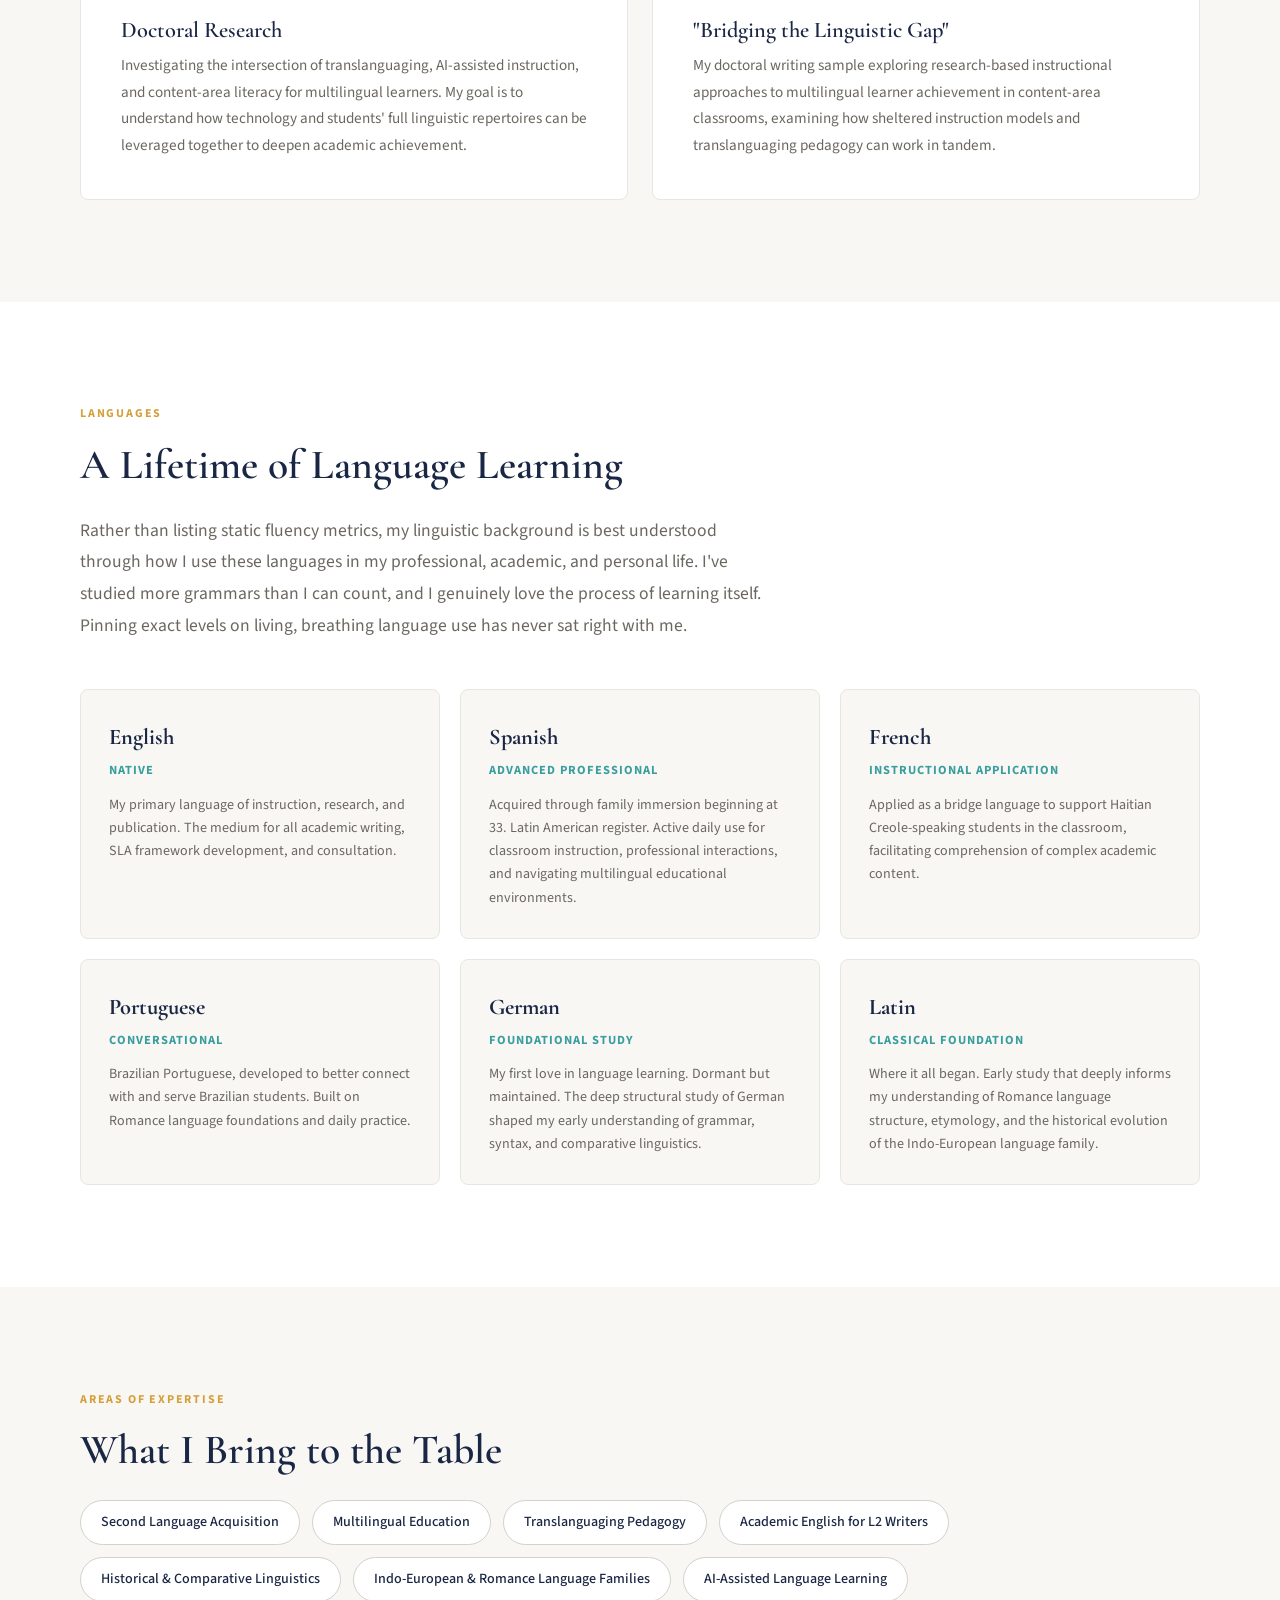
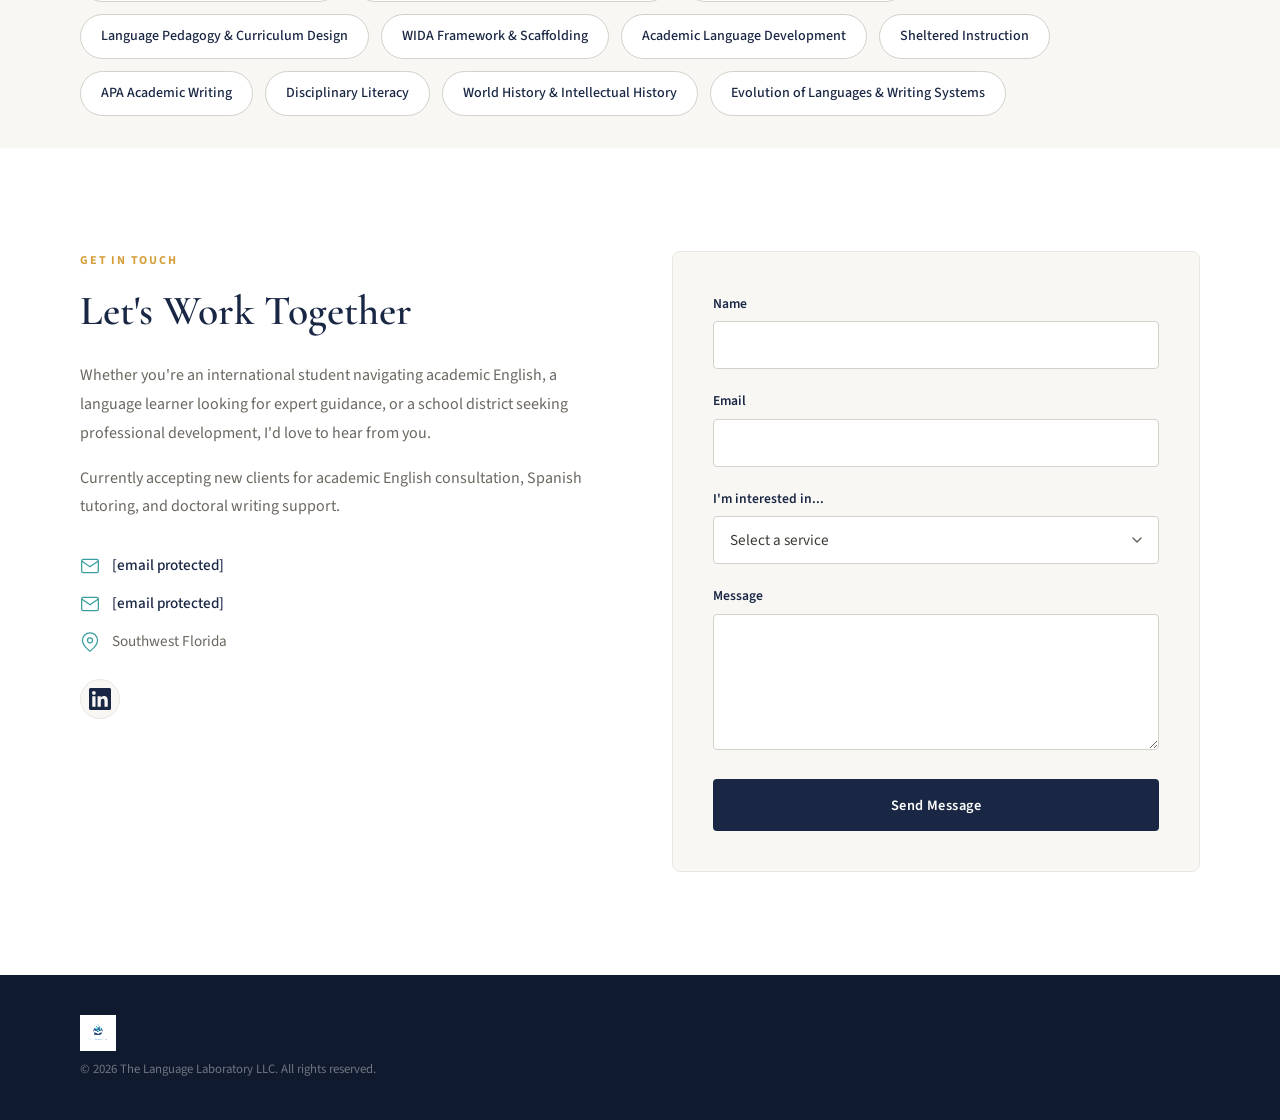
==== commit 2e0d3d4e: "Revise text for clarity and update footer Refined language in the hero section and about section for" ====
--- a/index.html
+++ b/index.html
@@ -40,7 +40,7 @@
       <div class="hero-text">
         <p class="hero-label">The Language Laboratory LLC</p>
         <h1 class="hero-title">Bridging Languages.<br><em>Building Scholars.</em></h1>
-        <p class="hero-subtitle">Academic English consultation, Spanish tutoring, and multilingual coaching — grounded in Second Language Acquisition research and over a decade of classroom practice.</p>
+        <p class="hero-subtitle">Academic English consultation, Spanish tutoring, and multilingual coaching grounded in Second Language Acquisition research and over a decade of classroom practice.</p>
         <div class="hero-actions">
           <a href="#contact" class="btn btn-primary">Book a Consultation</a>
           <a href="#about" class="btn btn-outline">Learn More</a>
@@ -62,9 +62,11 @@
       <div class="about-grid">
         <div class="about-main">
           <h2 class="section-title">Researcher. Practitioner.<br><em>Lifelong Language Learner.</em></h2>
-          <p class="about-lead">I'm Jonathan Miljus — an applied linguist, multilingual educator, and SLA researcher based in Southwest Florida. Through The Language Laboratory LLC, I provide one-on-one and small-group academic English consultation to international students, doctoral candidates, and professionals navigating English-medium academic and professional environments.</p>
-          <p>I began studying Latin and German at a young age, and for years I dreamed of becoming a Germanist and academic linguist. Life took me on a different path — through careers in business, healthcare, and eventually into teaching — but languages remained at the center of everything. At 33, I acquired Spanish through immersion with my wife's family, and today I use it daily alongside French and English in my multilingual classroom.</p>
-          <p>That trajectory — from classical languages as a kid to adult Romance language acquisition in a cross-cultural family — gives me an unusually personal understanding of how languages are learned across a lifetime. It's not just theory for me. I've lived it.</p>
+          <p class="about-lead">I'm Jonathan Miljus, a multilingual educator, applied linguist, and SLA researcher based in Southwest Florida. Through The Language Laboratory LLC, I provide personalized academic English consultation, language tutoring, and multilingual coaching to international students, doctoral candidates, and professionals navigating English-medium academic and professional environments.</p>
+          <p>I help multilingual scholars and educators master academic English and language learning strategies grounded in modern Second Language Acquisition research. My practice is built on rigorous academic inquiry and years of on-the-ground classroom experience. I operate daily in multilingual educational environments, having taught multiple content areas in ESOL classrooms and worked with thousands of multilingual learners.</p>
+          <p>I started studying Latin and German as a kid, and for years I dreamed of becoming a Germanist and academic linguist. Life pulled me through careers in business, healthcare, and eventually into teaching, but languages remained at the center of everything. At 33, I acquired Spanish through immersion with my wife's family, and today I use it daily alongside French, Portuguese, and English in my multilingual classroom.</p>
+          <p>That trajectory, from classical languages as a young student to adult Romance language acquisition in a cross-cultural family, gives me an unusually personal understanding of how languages are learned across a lifetime. It's not just theory for me. I've lived it. I've studied more languages' grammars than I can count, and the process of learning itself is what genuinely fascinates me.</p>
+          <p>Beyond linguistics, I'm drawn to the bigger questions: world history and intellectual history, religious and philosophical traditions (Christianity, Buddhism, Stoicism, Sufism), the evolution of writing systems, and the deep connections between how humans think and how they communicate. I'm a 200-hour certified yoga teacher. I read new language acquisition studies for fun. Curiosity isn't a side interest; it's how I'm wired.</p>
         </div>
         <div class="about-sidebar">
           <div class="about-card">
@@ -72,7 +74,7 @@
               <svg width="28" height="28" viewBox="0 0 24 24" fill="none" stroke="currentColor" stroke-width="1.5"><path d="M12 14l9-5-9-5-9 5 9 5z"/><path d="M12 14l6.16-3.422a12.083 12.083 0 01.665 6.479A11.952 11.952 0 0012 20.055a11.952 11.952 0 00-6.824-2.998 12.078 12.078 0 01.665-6.479L12 14z"/></svg>
             </div>
             <h3>Ed.D. Candidate</h3>
-            <p>Curriculum & Instruction at the University of Louisiana Monroe — researching translanguaging, AI-integrated pedagogy, and multilingual learner achievement.</p>
+            <p>Curriculum & Instruction at the University of Louisiana Monroe, researching translanguaging, AI-integrated pedagogy, and multilingual learner achievement.</p>
           </div>
           <div class="about-card">
             <div class="about-card-icon">
@@ -98,7 +100,7 @@
     <div class="container">
       <div class="diff-grid">
         <div class="diff-item">
-          <span class="diff-number">6</span>
+          <span class="diff-number">7+</span>
           <span class="diff-text">Languages studied across a lifetime</span>
         </div>
         <div class="diff-item">
@@ -122,20 +124,20 @@
     <div class="container">
       <div class="section-label">Services</div>
       <h2 class="section-title">How I Can Help</h2>
-      <p class="section-intro">Whether you're a doctoral candidate navigating academic English, an adult learner building Spanish proficiency, or a school district seeking professional development — my work is grounded in SLA research and shaped by daily multilingual classroom experience.</p>
+      <p class="section-intro">Whether you're a doctoral candidate navigating academic English, an adult learner building Spanish proficiency, or a school district seeking professional development, my work is grounded in SLA research and shaped by daily multilingual classroom experience.</p>
       <div class="services-grid">
         <div class="service-card service-featured">
           <div class="service-tag">Most Popular</div>
           <h3>Academic English Consultation</h3>
-          <p>Writing support, argument structure, register coaching, and genre conventions for graduate students and doctoral candidates writing in English as an additional language. I understand the specific challenges L2 academic writers face — because I research them.</p>
+          <p>Writing support, argument structure, register coaching, and genre conventions for graduate students and doctoral candidates writing in English as an additional language. I understand the specific challenges L2 academic writers face because I research them.</p>
         </div>
         <div class="service-card">
           <h3>Private Language Tutoring</h3>
-          <p>Spanish instruction at the advanced level — conversation, academic writing, and test preparation. English tutoring for academic, professional, and standardized test contexts (IELTS/TOEFL). Sessions tailored to your goals and proficiency.</p>
+          <p>CELTA-certified, research-informed language instruction in Spanish and English. Every session is built from scratch around you: your goals, your proficiency, your interests. I design personalized materials for each learner because I believe effective language teaching means meeting you exactly where you are. Whether you're preparing for IELTS/TOEFL, building conversational confidence, or developing academic writing skills, you'll learn the way the research says works best.</p>
         </div>
         <div class="service-card">
           <h3>Multilingual Academic Coaching</h3>
-          <p>Helping bilingual and multilingual students leverage their full linguistic repertoire for academic success. Informed by translanguaging theory — your home language is an asset, not an obstacle.</p>
+          <p>Helping bilingual and multilingual students leverage their full linguistic repertoire for academic success. Informed by translanguaging theory: your home language is an asset, not an obstacle.</p>
         </div>
         <div class="service-card">
           <h3>Doctoral Writing Support</h3>
@@ -164,7 +166,7 @@
           <div class="credential-item">
             <div class="credential-degree">Ed.D. in Curriculum &amp; Instruction</div>
             <div class="credential-school">University of Louisiana Monroe</div>
-            <div class="credential-note">In progress — Research focus: translanguaging, AI-integrated pedagogy, multilingual learners</div>
+            <div class="credential-note">In progress. Research focus: translanguaging, AI-integrated pedagogy, multilingual learners</div>
           </div>
           <div class="credential-item">
             <div class="credential-degree">Master of Business Administration</div>
@@ -196,6 +198,10 @@
           <div class="credential-item">
             <div class="credential-degree">Florida Professional Teaching Certificate — Business Education 6–12</div>
             <div class="credential-school">Florida Department of Education</div>
+          </div>
+          <div class="credential-item">
+            <div class="credential-degree">200-Hour Certified Yoga Teacher</div>
+            <div class="credential-school">Yoga Alliance Registered</div>
           </div>
         </div>
       </div>
@@ -228,7 +234,7 @@
             <svg width="40" height="40" viewBox="0 0 24 24" fill="none" stroke="currentColor" stroke-width="1.5"><path d="M14 2H6a2 2 0 00-2 2v16a2 2 0 002 2h12a2 2 0 002-2V8z"/><polyline points="14 2 14 8 20 8"/><line x1="16" y1="13" x2="8" y2="13"/><line x1="16" y1="17" x2="8" y2="17"/></svg>
           </div>
           <h3>"Bridging the Linguistic Gap"</h3>
-          <p>My doctoral writing sample exploring research-based instructional approaches to multilingual learner achievement in content-area classrooms — examining how sheltered instruction models and translanguaging pedagogy can work in tandem.</p>
+          <p>My doctoral writing sample exploring research-based instructional approaches to multilingual learner achievement in content-area classrooms, examining how sheltered instruction models and translanguaging pedagogy can work in tandem.</p>
         </div>
       </div>
     </div>
@@ -239,37 +245,37 @@
     <div class="container">
       <div class="section-label">Languages</div>
       <h2 class="section-title">A Lifetime of Language Learning</h2>
-      <p class="section-intro">I don't just study languages in the abstract — I've spent my life acquiring them, from Latin and German as a young student to Spanish learned through family immersion as an adult. This lived experience directly informs every aspect of my teaching and consultation.</p>
+      <p class="section-intro">Rather than listing static fluency metrics, my linguistic background is best understood through how I use these languages in my professional, academic, and personal life. I've studied more grammars than I can count, and I genuinely love the process of learning itself. Pinning exact levels on living, breathing language use has never sat right with me.</p>
       <div class="languages-grid">
         <div class="lang-card">
           <div class="lang-name">English</div>
           <div class="lang-level">Native</div>
-          <div class="lang-desc">Academic and professional. My primary language of instruction, research, and publication.</div>
+          <div class="lang-desc">My primary language of instruction, research, and publication. The medium for all academic writing, SLA framework development, and consultation.</div>
         </div>
         <div class="lang-card">
           <div class="lang-name">Spanish</div>
-          <div class="lang-level">Advanced</div>
-          <div class="lang-desc">Acquired through family immersion beginning at age 33. Latin American register. Active daily use in and out of the classroom.</div>
+          <div class="lang-level">Advanced Professional</div>
+          <div class="lang-desc">Acquired through family immersion beginning at 33. Latin American register. Active daily use for classroom instruction, professional interactions, and navigating multilingual educational environments.</div>
         </div>
         <div class="lang-card">
           <div class="lang-name">French</div>
-          <div class="lang-level">Functional</div>
-          <div class="lang-desc">Used instructionally to support Haitian Creole-speaking students. Reading and classroom-level proficiency.</div>
+          <div class="lang-level">Instructional Application</div>
+          <div class="lang-desc">Applied as a bridge language to support Haitian Creole-speaking students in the classroom, facilitating comprehension of complex academic content.</div>
+        </div>
+        <div class="lang-card">
+          <div class="lang-name">Portuguese</div>
+          <div class="lang-level">Conversational</div>
+          <div class="lang-desc">Brazilian Portuguese, developed to better connect with and serve Brazilian students. Built on Romance language foundations and daily practice.</div>
         </div>
         <div class="lang-card">
           <div class="lang-name">German</div>
-          <div class="lang-level">Reading Proficiency</div>
-          <div class="lang-desc">Early academic foundation. Dormant but maintained. My first love in language learning.</div>
-        </div>
-        <div class="lang-card">
-          <div class="lang-name">Portuguese</div>
-          <div class="lang-level">Developing</div>
-          <div class="lang-desc">Building proficiency to better serve Brazilian students in my multilingual classroom.</div>
+          <div class="lang-level">Foundational Study</div>
+          <div class="lang-desc">My first love in language learning. Dormant but maintained. The deep structural study of German shaped my early understanding of grammar, syntax, and comparative linguistics.</div>
         </div>
         <div class="lang-card">
           <div class="lang-name">Latin</div>
           <div class="lang-level">Classical Foundation</div>
-          <div class="lang-desc">Where it all began. Early study that informs my understanding of Romance language structure and etymology.</div>
+          <div class="lang-desc">Where it all began. Early study that deeply informs my understanding of Romance language structure, etymology, and the historical evolution of the Indo-European language family.</div>
         </div>
       </div>
     </div>
@@ -282,17 +288,20 @@
       <h2 class="section-title">What I Bring to the Table</h2>
       <div class="expertise-grid">
         <div class="expertise-tag">Second Language Acquisition</div>
+        <div class="expertise-tag">Multilingual Education</div>
         <div class="expertise-tag">Translanguaging Pedagogy</div>
         <div class="expertise-tag">Academic English for L2 Writers</div>
-        <div class="expertise-tag">Multilingual Content Instruction</div>
-        <div class="expertise-tag">AI-Integrated Pedagogy</div>
-        <div class="expertise-tag">Curriculum Design</div>
+        <div class="expertise-tag">Historical &amp; Comparative Linguistics</div>
+        <div class="expertise-tag">Indo-European &amp; Romance Language Families</div>
+        <div class="expertise-tag">AI-Assisted Language Learning</div>
+        <div class="expertise-tag">Language Pedagogy &amp; Curriculum Design</div>
         <div class="expertise-tag">WIDA Framework &amp; Scaffolding</div>
-        <div class="expertise-tag">Romance Language Comparative Linguistics</div>
+        <div class="expertise-tag">Academic Language Development</div>
+        <div class="expertise-tag">Sheltered Instruction</div>
         <div class="expertise-tag">APA Academic Writing</div>
         <div class="expertise-tag">Disciplinary Literacy</div>
-        <div class="expertise-tag">Sheltered Instruction</div>
-        <div class="expertise-tag">Adult Language Acquisition</div>
+        <div class="expertise-tag">World History &amp; Intellectual History</div>
+        <div class="expertise-tag">Evolution of Languages &amp; Writing Systems</div>
       </div>
     </div>
   </section>
@@ -304,16 +313,16 @@
         <div class="contact-info">
           <div class="section-label">Get in Touch</div>
           <h2 class="section-title">Let's Work Together</h2>
-          <p>Whether you're an international student navigating academic English, a language learner looking for expert guidance, or a school district seeking professional development — I'd love to hear from you.</p>
+          <p>Whether you're an international student navigating academic English, a language learner looking for expert guidance, or a school district seeking professional development, I'd love to hear from you.</p>
           <p>Currently accepting new clients for academic English consultation, Spanish tutoring, and doctoral writing support.</p>
           <div class="contact-details">
             <div class="contact-detail">
               <svg width="20" height="20" viewBox="0 0 24 24" fill="none" stroke="currentColor" stroke-width="1.5"><path d="M4 4h16c1.1 0 2 .9 2 2v12c0 1.1-.9 2-2 2H4c-1.1 0-2-.9-2-2V6c0-1.1.9-2 2-2z"/><polyline points="22,6 12,13 2,6"/></svg>
-              <a href="mailto:jonathan@thelanguagelaboratory.org">jonathan@thelanguagelaboratory.org</a>
+              <a href="/cdn-cgi/l/email-protection#a3c9cccdc2d7cbc2cde3d7cbc6cfc2cdc4d6c2c4c6cfc2c1ccd1c2d7ccd1da8dccd1c4"><span class="__cf_email__" data-cfemail="761c191817021e171836021e131a171811031711131a17141904170219040f58190411">[email&#160;protected]</span></a>
             </div>
             <div class="contact-detail">
               <svg width="20" height="20" viewBox="0 0 24 24" fill="none" stroke="currentColor" stroke-width="1.5"><path d="M4 4h16c1.1 0 2 .9 2 2v12c0 1.1-.9 2-2 2H4c-1.1 0-2-.9-2-2V6c0-1.1.9-2 2-2z"/><polyline points="22,6 12,13 2,6"/></svg>
-              <a href="mailto:info@thelanguagelaboratory.org">info@thelanguagelaboratory.org</a>
+              <a href="/cdn-cgi/l/email-protection#80e9eee6efc0f4e8e5ece1eee7f5e1e7e5ece1e2eff2e1f4eff2f9aeeff2e7"><span class="__cf_email__" data-cfemail="127b7c747d52667a777e737c75677375777e73707d6073667d606b3c7d6075">[email&#160;protected]</span></a>
             </div>
             <div class="contact-detail">
               <svg width="20" height="20" viewBox="0 0 24 24" fill="none" stroke="currentColor" stroke-width="1.5"><path d="M21 10c0 7-9 13-9 13s-9-6-9-13a9 9 0 0118 0z"/><circle cx="12" cy="10" r="3"/></svg>
@@ -367,17 +376,4 @@
         <div class="footer-brand">
           <img src="assets/images/logo.png" alt="The Language Laboratory LLC" class="footer-logo">
           <p>&copy; 2026 The Language Laboratory LLC. All rights reserved.</p>
-        </div>
-        <div class="footer-links">
-          <a href="#about">About</a>
-          <a href="#services">Services</a>
-          <a href="#credentials">Credentials</a>
-          <a href="#contact">Contact</a>
-        </div>
-      </div>
-    </div>
-  </footer>
-
-  <script src="script.js"></script>
-</body>
-</html>
+  
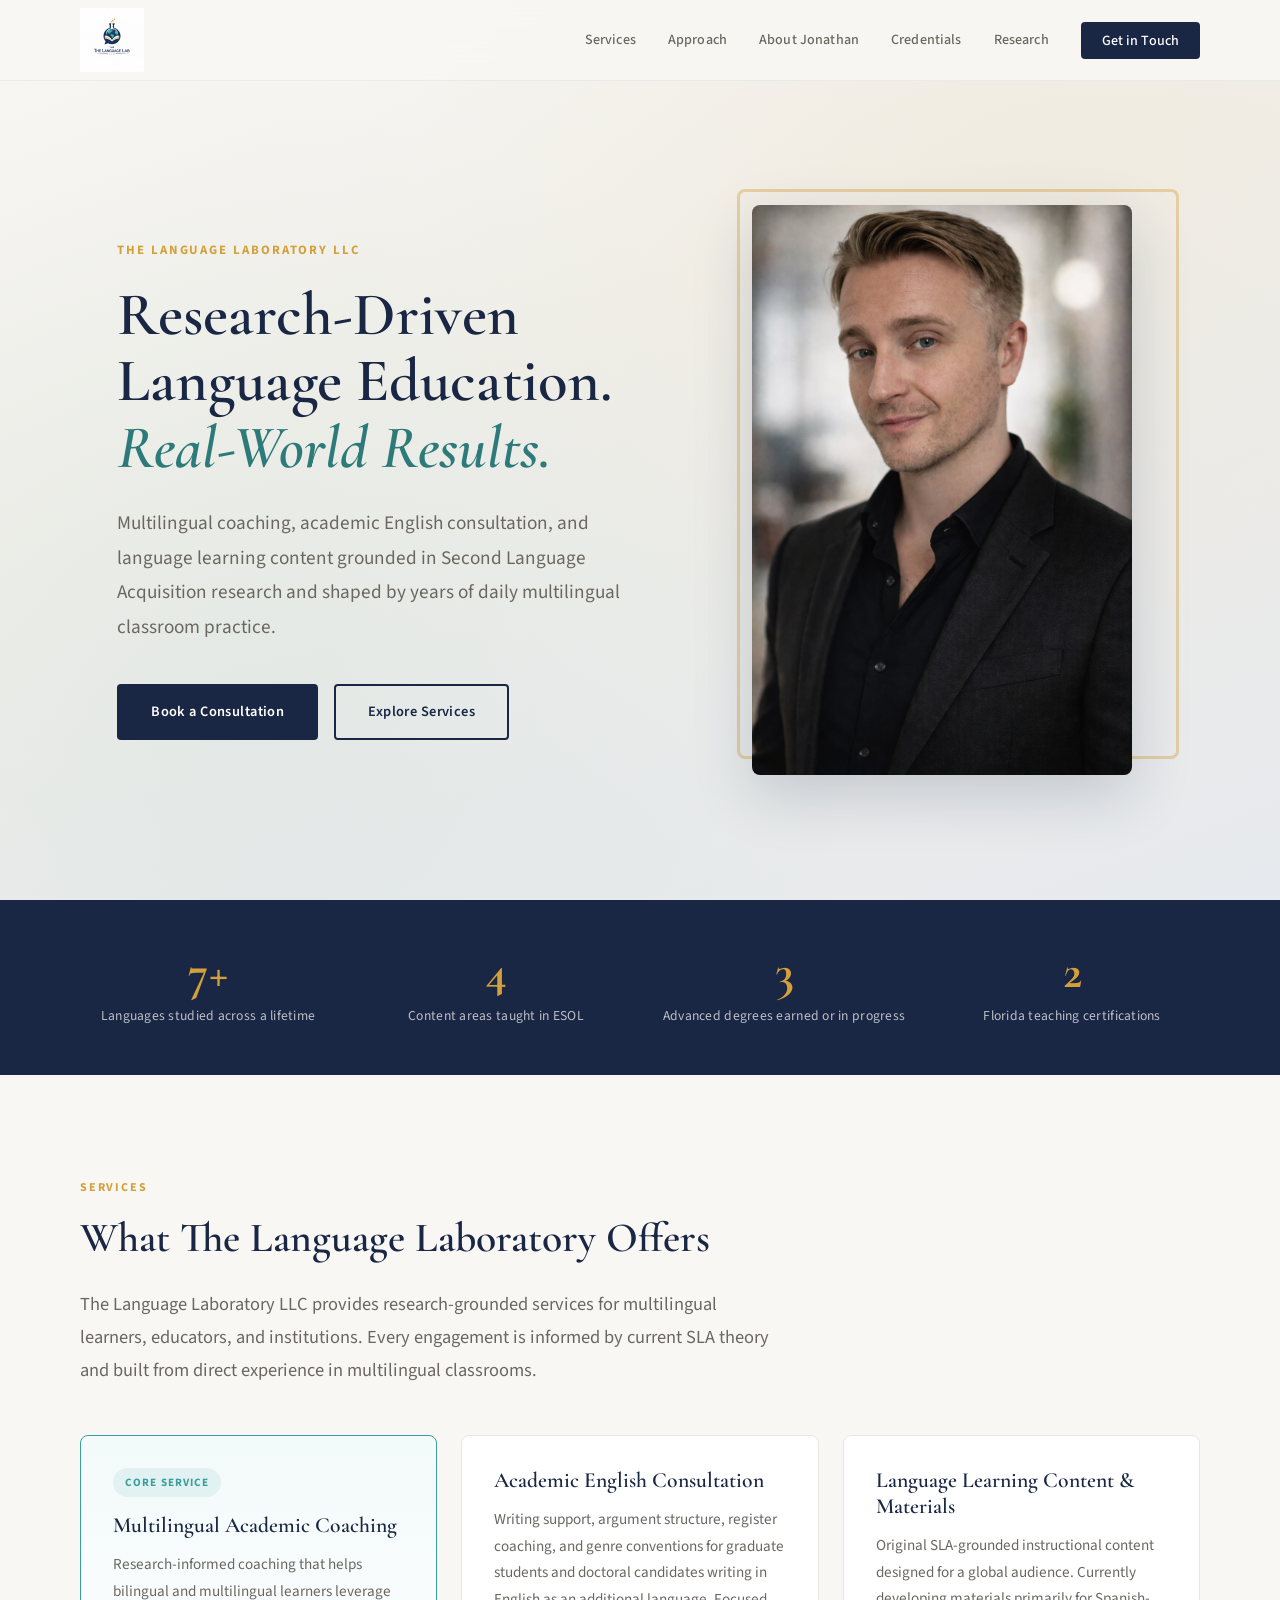
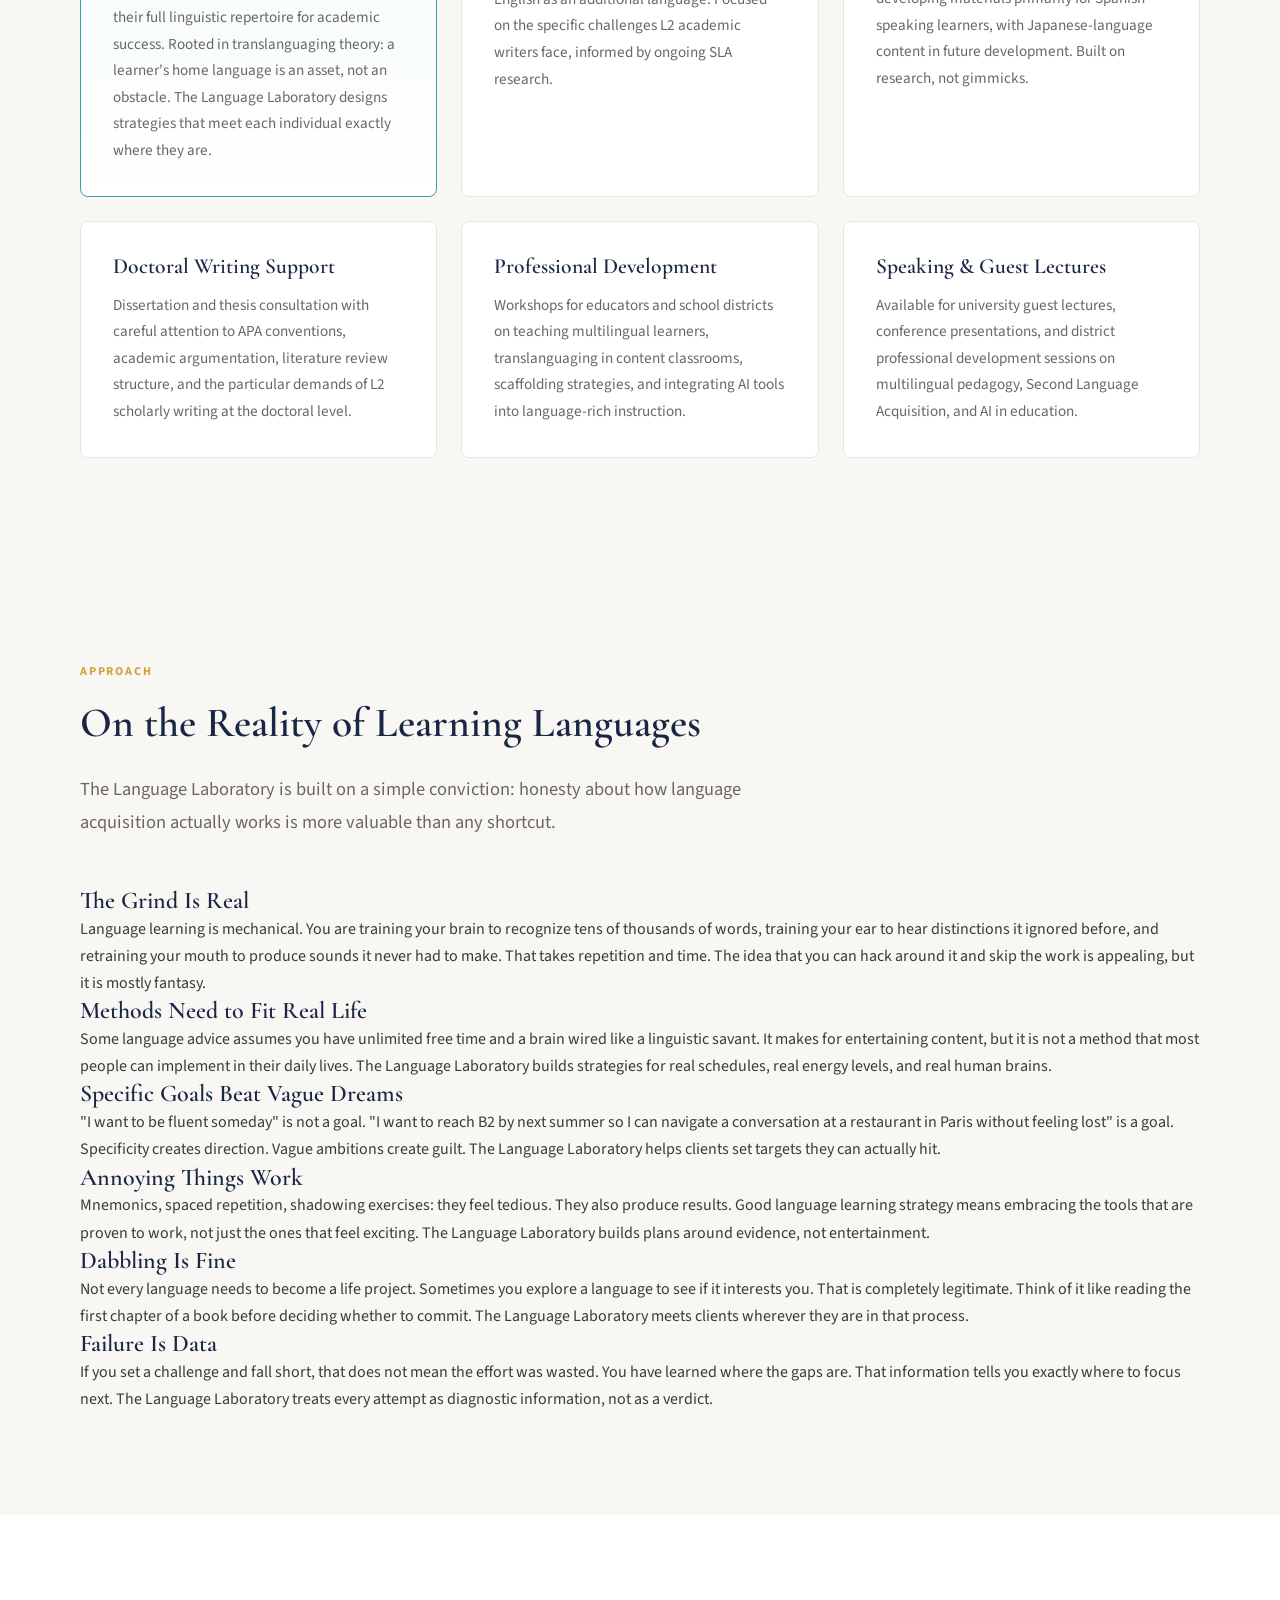
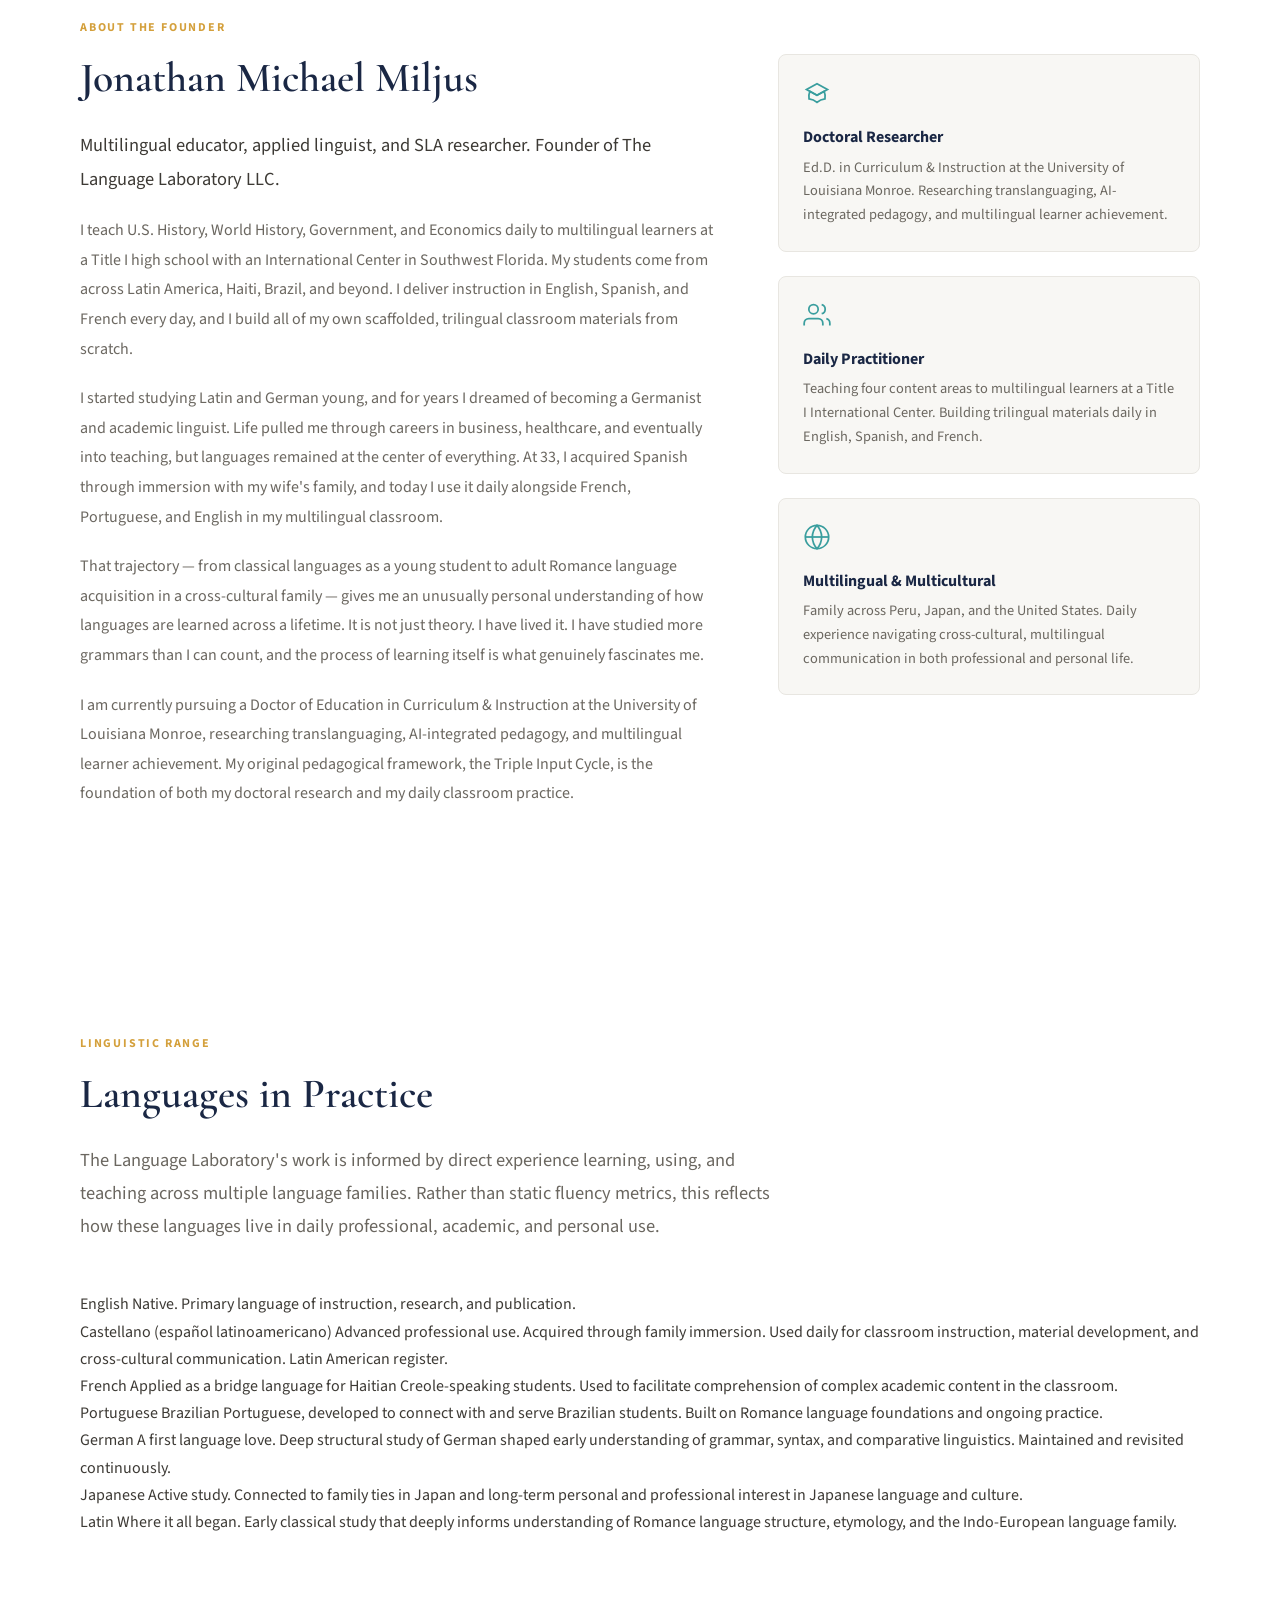
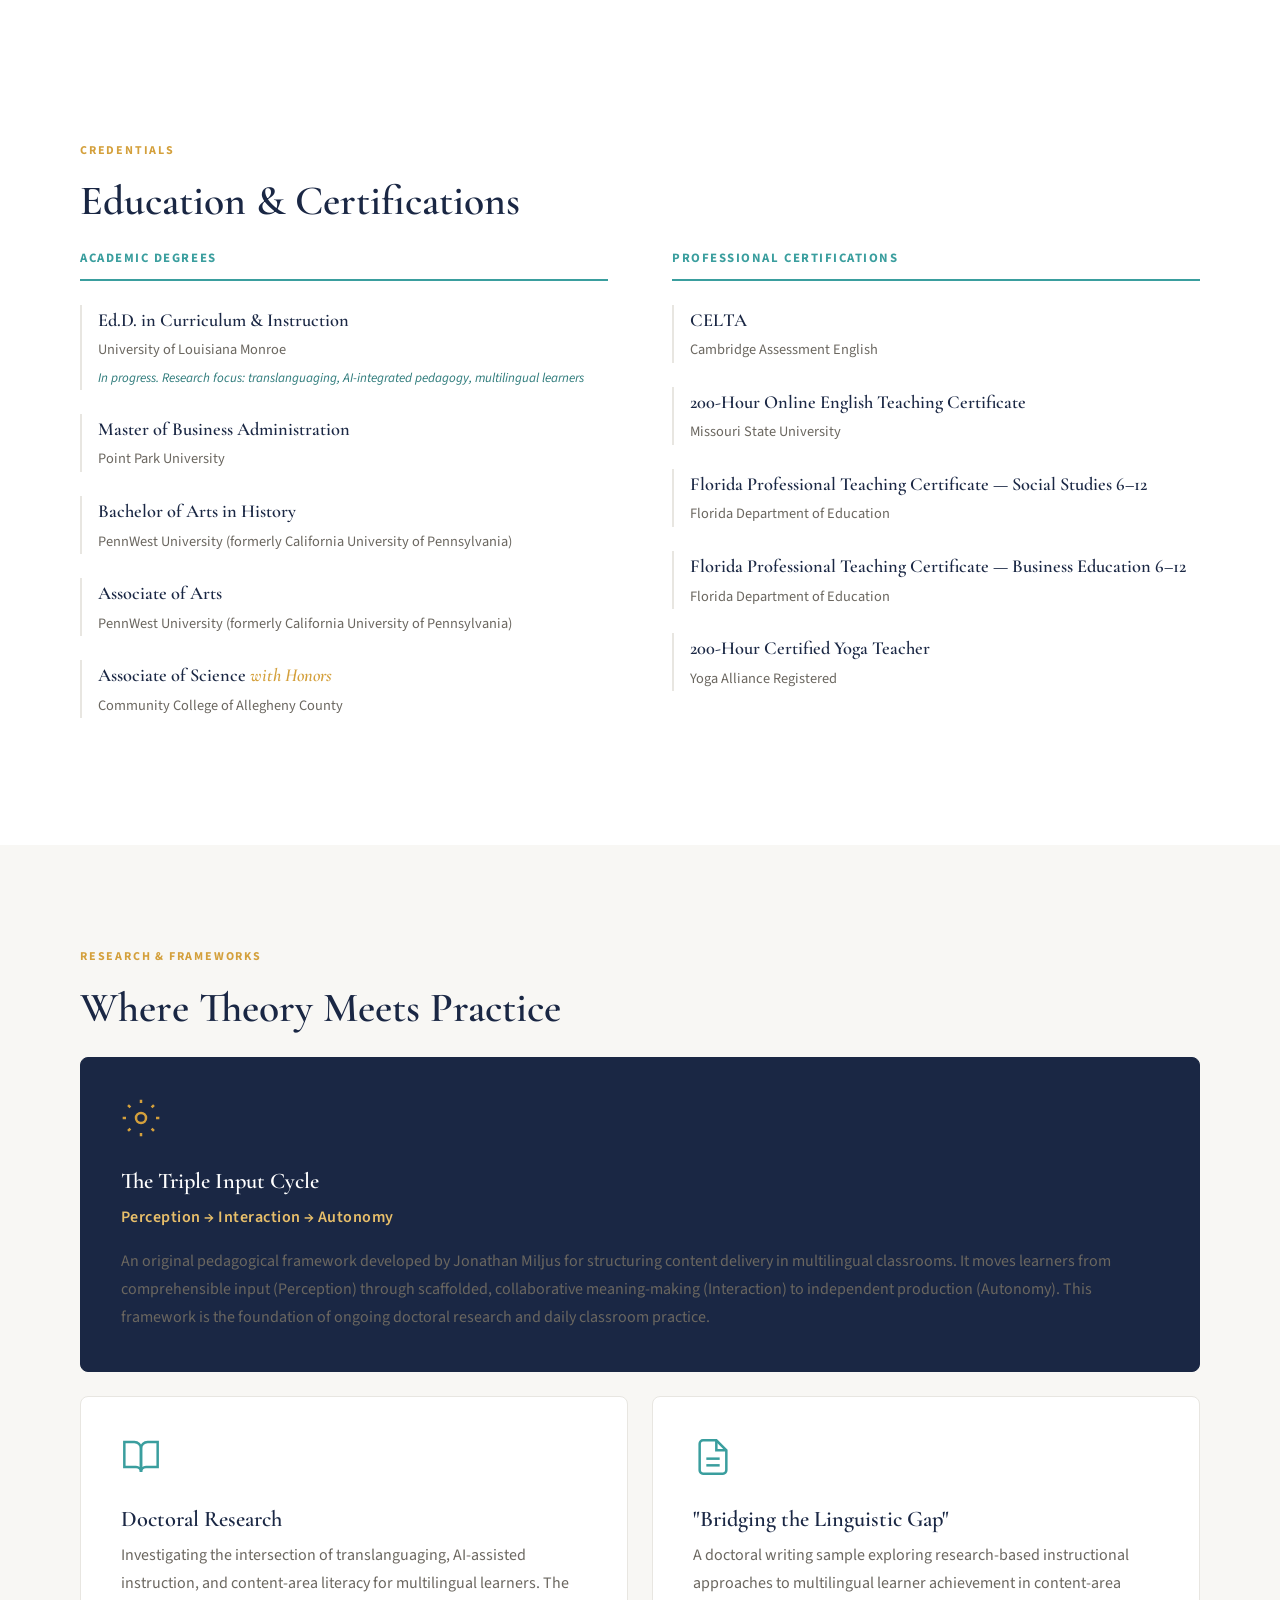
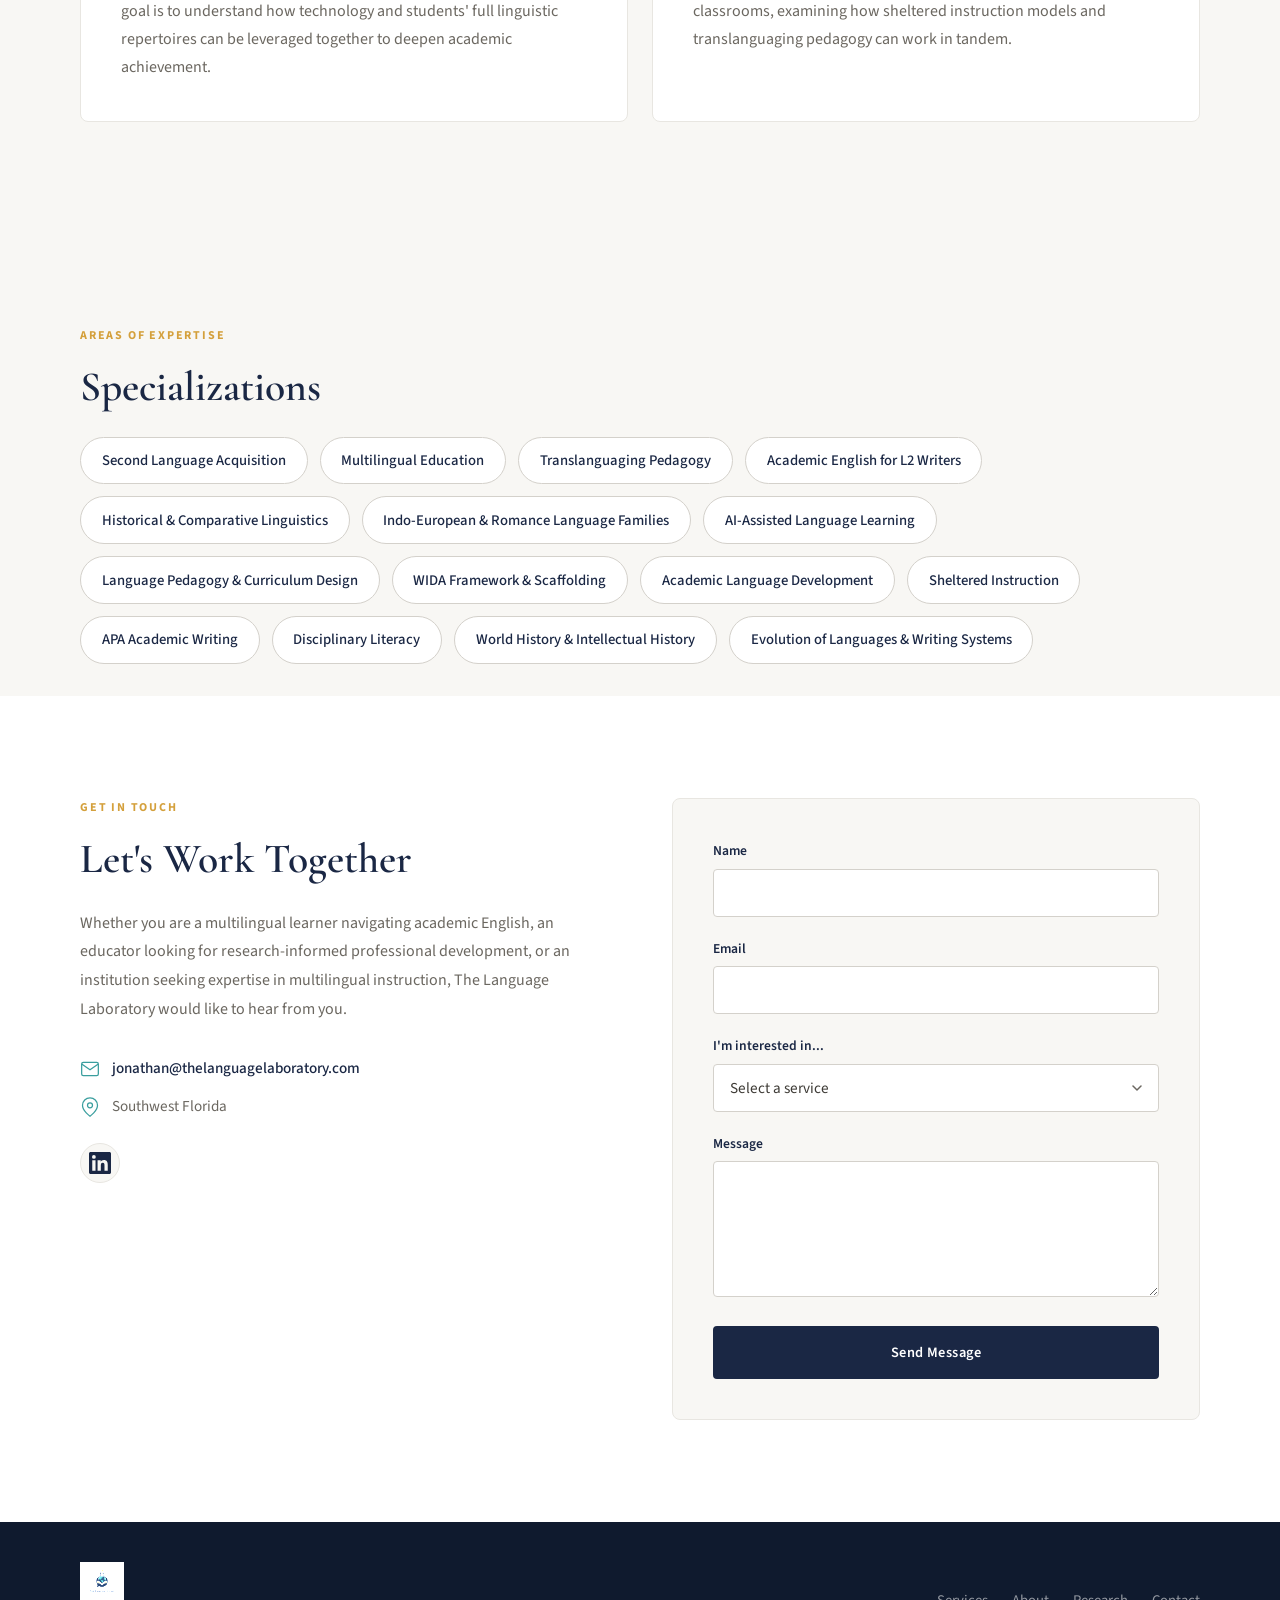
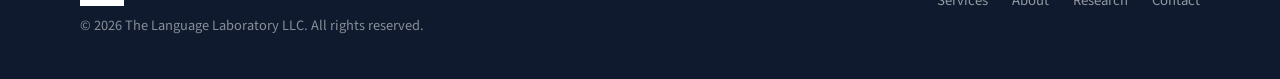
==== commit 4228a1b6: "Revise SEO metadata and enhance content structure Updated title and meta tags for improved SEO and c" ====
--- a/index.html
+++ b/index.html
@@ -3,8 +3,12 @@
 <head>
   <meta charset="UTF-8">
   <meta name="viewport" content="width=device-width, initial-scale=1.0">
-  <title>The Language Laboratory LLC — Jonathan Miljus</title>
-  <meta name="description" content="Academic English consultation, Spanish tutoring, and multilingual coaching by Jonathan Miljus, MBA, Ed.D. candidate. Research-informed language services for international students, doctoral candidates, and professionals.">
+  <title>The Language Laboratory LLC — Research-Driven Language Education &amp; Multilingual Coaching</title>
+  <meta name="description" content="The Language Laboratory LLC ofrece consultoría en inglés académico, coaching multilingüe y materiales de adquisición de idiomas fundamentados en investigación SLA. Fundado por Jonathan Michael Miljus, MBA, educador multilingüe e investigador doctoral. Academic English consultation, multilingual coaching, and SLA-grounded language learning materials.">
+  <meta name="keywords" content="SLA, Second Language Acquisition, adquisición de segundas lenguas, multilingual coaching, academic English, castellano, español, inglés académico, translanguaging, language learning, aprendizaje de idiomas, The Language Laboratory LLC, Jonathan Miljus">
+  <meta property="og:title" content="The Language Laboratory LLC — Research-Driven Language Education">
+  <meta property="og:description" content="Multilingual coaching, academic English consultation, and SLA-grounded language learning content. Founded by Jonathan Michael Miljus.">
+  <meta property="og:type" content="website">
   <link rel="icon" type="image/png" href="assets/images/logo.png">
   <link rel="preconnect" href="https://fonts.googleapis.com">
   <link rel="preconnect" href="https://fonts.gstatic.com" crossorigin>
@@ -23,11 +27,11 @@
         <span></span><span></span><span></span>
       </button>
       <ul class="nav-links" id="navLinks">
-        <li><a href="#about">About</a></li>
         <li><a href="#services">Services</a></li>
+        <li><a href="#philosophy">Approach</a></li>
+        <li><a href="#about">About Jonathan</a></li>
         <li><a href="#credentials">Credentials</a></li>
         <li><a href="#research">Research</a></li>
-        <li><a href="#languages">Languages</a></li>
         <li><a href="#contact" class="nav-cta">Get in Touch</a></li>
       </ul>
     </div>
@@ -39,117 +43,197 @@
     <div class="hero-content">
       <div class="hero-text">
         <p class="hero-label">The Language Laboratory LLC</p>
-        <h1 class="hero-title">Bridging Languages.<br><em>Building Scholars.</em></h1>
-        <p class="hero-subtitle">Academic English consultation, Spanish tutoring, and multilingual coaching grounded in Second Language Acquisition research and over a decade of classroom practice.</p>
+        <h1 class="hero-title">Research-Driven<br>Language Education.<br><em>Real-World Results.</em></h1>
+        <p class="hero-subtitle">Multilingual coaching, academic English consultation, and language learning content grounded in Second Language Acquisition research and shaped by years of daily multilingual classroom practice.</p>
         <div class="hero-actions">
           <a href="#contact" class="btn btn-primary">Book a Consultation</a>
-          <a href="#about" class="btn btn-outline">Learn More</a>
+          <a href="#services" class="btn btn-outline">Explore Services</a>
         </div>
       </div>
       <div class="hero-image">
         <div class="hero-image-frame">
-          <img src="assets/images/headshot.png" alt="Jonathan Miljus">
+          <img src="assets/images/headshot.png" alt="Jonathan Michael Miljus, Founder of The Language Laboratory LLC">
         </div>
         <div class="hero-image-accent"></div>
       </div>
     </div>
   </header>
 
-  <!-- About -->
+  <!-- Differentiators Banner -->
+  <section class="diff-banner">
+    <div class="container">
+      <div class="diff-grid">
+        <div class="diff-item">
+          <span class="diff-number">7+</span>
+          <span class="diff-text">Languages studied across a lifetime</span>
+        </div>
+        <div class="diff-item">
+          <span class="diff-number">4</span>
+          <span class="diff-text">Content areas taught in ESOL</span>
+        </div>
+        <div class="diff-item">
+          <span class="diff-number">3</span>
+          <span class="diff-text">Advanced degrees earned or in progress</span>
+        </div>
+        <div class="diff-item">
+          <span class="diff-number">2</span>
+          <span class="diff-text">Florida teaching certifications</span>
+        </div>
+      </div>
+    </div>
+  </section>
+
+  <!-- Services -->
+  <section class="section services" id="services">
+    <div class="container">
+      <div class="section-label">Services</div>
+      <h2 class="section-title">What The Language Laboratory Offers</h2>
+      <p class="section-intro">The Language Laboratory LLC provides research-grounded services for multilingual learners, educators, and institutions. Every engagement is informed by current SLA theory and built from direct experience in multilingual classrooms.</p>
+      <div class="services-grid">
+        <div class="service-card service-featured">
+          <div class="service-tag">Core Service</div>
+          <h3>Multilingual Academic Coaching</h3>
+          <p>Research-informed coaching that helps bilingual and multilingual learners leverage their full linguistic repertoire for academic success. Rooted in translanguaging theory: a learner's home language is an asset, not an obstacle. The Language Laboratory designs strategies that meet each individual exactly where they are.</p>
+        </div>
+        <div class="service-card">
+          <h3>Academic English Consultation</h3>
+          <p>Writing support, argument structure, register coaching, and genre conventions for graduate students and doctoral candidates writing in English as an additional language. Focused on the specific challenges L2 academic writers face, informed by ongoing SLA research.</p>
+        </div>
+        <div class="service-card">
+          <h3>Language Learning Content &amp; Materials</h3>
+          <p>Original SLA-grounded instructional content designed for a global audience. Currently developing materials primarily for Spanish-speaking learners, with Japanese-language content in future development. Built on research, not gimmicks.</p>
+        </div>
+        <div class="service-card">
+          <h3>Doctoral Writing Support</h3>
+          <p>Dissertation and thesis consultation with careful attention to APA conventions, academic argumentation, literature review structure, and the particular demands of L2 scholarly writing at the doctoral level.</p>
+        </div>
+        <div class="service-card">
+          <h3>Professional Development</h3>
+          <p>Workshops for educators and school districts on teaching multilingual learners, translanguaging in content classrooms, scaffolding strategies, and integrating AI tools into language-rich instruction.</p>
+        </div>
+        <div class="service-card">
+          <h3>Speaking &amp; Guest Lectures</h3>
+          <p>Available for university guest lectures, conference presentations, and district professional development sessions on multilingual pedagogy, Second Language Acquisition, and AI in education.</p>
+        </div>
+      </div>
+    </div>
+  </section>
+
+  <!-- Philosophy / Approach -->
+  <section class="section philosophy" id="philosophy">
+    <div class="container">
+      <div class="section-label">Approach</div>
+      <h2 class="section-title">On the Reality of Learning Languages</h2>
+      <p class="section-intro">The Language Laboratory is built on a simple conviction: honesty about how language acquisition actually works is more valuable than any shortcut.</p>
+      <div class="philosophy-grid">
+        <div class="philosophy-card philosophy-featured">
+          <h3>The Grind Is Real</h3>
+          <p>Language learning is mechanical. You are training your brain to recognize tens of thousands of words, training your ear to hear distinctions it ignored before, and retraining your mouth to produce sounds it never had to make. That takes repetition and time. The idea that you can hack around it and skip the work is appealing, but it is mostly fantasy.</p>
+        </div>
+        <div class="philosophy-card">
+          <h3>Methods Need to Fit Real Life</h3>
+          <p>Some language advice assumes you have unlimited free time and a brain wired like a linguistic savant. It makes for entertaining content, but it is not a method that most people can implement in their daily lives. The Language Laboratory builds strategies for real schedules, real energy levels, and real human brains.</p>
+        </div>
+        <div class="philosophy-card">
+          <h3>Specific Goals Beat Vague Dreams</h3>
+          <p>"I want to be fluent someday" is not a goal. "I want to reach B2 by next summer so I can navigate a conversation at a restaurant in Paris without feeling lost" is a goal. Specificity creates direction. Vague ambitions create guilt. The Language Laboratory helps clients set targets they can actually hit.</p>
+        </div>
+        <div class="philosophy-card">
+          <h3>Annoying Things Work</h3>
+          <p>Mnemonics, spaced repetition, shadowing exercises: they feel tedious. They also produce results. Good language learning strategy means embracing the tools that are proven to work, not just the ones that feel exciting. The Language Laboratory builds plans around evidence, not entertainment.</p>
+        </div>
+        <div class="philosophy-card">
+          <h3>Dabbling Is Fine</h3>
+          <p>Not every language needs to become a life project. Sometimes you explore a language to see if it interests you. That is completely legitimate. Think of it like reading the first chapter of a book before deciding whether to commit. The Language Laboratory meets clients wherever they are in that process.</p>
+        </div>
+        <div class="philosophy-card">
+          <h3>Failure Is Data</h3>
+          <p>If you set a challenge and fall short, that does not mean the effort was wasted. You have learned where the gaps are. That information tells you exactly where to focus next. The Language Laboratory treats every attempt as diagnostic information, not as a verdict.</p>
+        </div>
+      </div>
+    </div>
+  </section>
+
+  <!-- About Jonathan -->
   <section class="section about" id="about">
     <div class="container">
-      <div class="section-label">About</div>
+      <div class="section-label">About the Founder</div>
       <div class="about-grid">
         <div class="about-main">
-          <h2 class="section-title">Researcher. Practitioner.<br><em>Lifelong Language Learner.</em></h2>
-          <p class="about-lead">I'm Jonathan Miljus, a multilingual educator, applied linguist, and SLA researcher based in Southwest Florida. Through The Language Laboratory LLC, I provide personalized academic English consultation, language tutoring, and multilingual coaching to international students, doctoral candidates, and professionals navigating English-medium academic and professional environments.</p>
-          <p>I help multilingual scholars and educators master academic English and language learning strategies grounded in modern Second Language Acquisition research. My practice is built on rigorous academic inquiry and years of on-the-ground classroom experience. I operate daily in multilingual educational environments, having taught multiple content areas in ESOL classrooms and worked with thousands of multilingual learners.</p>
-          <p>I started studying Latin and German as a kid, and for years I dreamed of becoming a Germanist and academic linguist. Life pulled me through careers in business, healthcare, and eventually into teaching, but languages remained at the center of everything. At 33, I acquired Spanish through immersion with my wife's family, and today I use it daily alongside French, Portuguese, and English in my multilingual classroom.</p>
-          <p>That trajectory, from classical languages as a young student to adult Romance language acquisition in a cross-cultural family, gives me an unusually personal understanding of how languages are learned across a lifetime. It's not just theory for me. I've lived it. I've studied more languages' grammars than I can count, and the process of learning itself is what genuinely fascinates me.</p>
-          <p>Beyond linguistics, I'm drawn to the bigger questions: world history and intellectual history, religious and philosophical traditions (Christianity, Buddhism, Stoicism, Sufism), the evolution of writing systems, and the deep connections between how humans think and how they communicate. I'm a 200-hour certified yoga teacher. I read new language acquisition studies for fun. Curiosity isn't a side interest; it's how I'm wired.</p>
+          <h2 class="section-title">Jonathan Michael Miljus</h2>
+          <p class="about-lead">Multilingual educator, applied linguist, and SLA researcher. Founder of The Language Laboratory LLC.</p>
+          <p>I teach U.S. History, World History, Government, and Economics daily to multilingual learners at a Title I high school with an International Center in Southwest Florida. My students come from across Latin America, Haiti, Brazil, and beyond. I deliver instruction in English, Spanish, and French every day, and I build all of my own scaffolded, trilingual classroom materials from scratch.</p>
+          <p>I started studying Latin and German young, and for years I dreamed of becoming a Germanist and academic linguist. Life pulled me through careers in business, healthcare, and eventually into teaching, but languages remained at the center of everything. At 33, I acquired Spanish through immersion with my wife's family, and today I use it daily alongside French, Portuguese, and English in my multilingual classroom.</p>
+          <p>That trajectory — from classical languages as a young student to adult Romance language acquisition in a cross-cultural family — gives me an unusually personal understanding of how languages are learned across a lifetime. It is not just theory. I have lived it. I have studied more grammars than I can count, and the process of learning itself is what genuinely fascinates me.</p>
+          <p>I am currently pursuing a Doctor of Education in Curriculum &amp; Instruction at the University of Louisiana Monroe, researching translanguaging, AI-integrated pedagogy, and multilingual learner achievement. My original pedagogical framework, the Triple Input Cycle, is the foundation of both my doctoral research and my daily classroom practice.</p>
         </div>
         <div class="about-sidebar">
           <div class="about-card">
             <div class="about-card-icon">
               <svg width="28" height="28" viewBox="0 0 24 24" fill="none" stroke="currentColor" stroke-width="1.5"><path d="M12 14l9-5-9-5-9 5 9 5z"/><path d="M12 14l6.16-3.422a12.083 12.083 0 01.665 6.479A11.952 11.952 0 0012 20.055a11.952 11.952 0 00-6.824-2.998 12.078 12.078 0 01.665-6.479L12 14z"/></svg>
             </div>
-            <h3>Ed.D. Candidate</h3>
-            <p>Curriculum & Instruction at the University of Louisiana Monroe, researching translanguaging, AI-integrated pedagogy, and multilingual learner achievement.</p>
+            <h3>Doctoral Researcher</h3>
+            <p>Ed.D. in Curriculum &amp; Instruction at the University of Louisiana Monroe. Researching translanguaging, AI-integrated pedagogy, and multilingual learner achievement.</p>
           </div>
           <div class="about-card">
             <div class="about-card-icon">
               <svg width="28" height="28" viewBox="0 0 24 24" fill="none" stroke="currentColor" stroke-width="1.5"><path d="M17 21v-2a4 4 0 00-4-4H5a4 4 0 00-4 4v2"/><circle cx="9" cy="7" r="4"/><path d="M23 21v-2a4 4 0 00-3-3.87"/><path d="M16 3.13a4 4 0 010 7.75"/></svg>
             </div>
             <h3>Daily Practitioner</h3>
-            <p>Teaching US History, World History, Government, and Economics to multilingual learners at a Title I high school with an International Center.</p>
+            <p>Teaching four content areas to multilingual learners at a Title I International Center. Building trilingual materials daily in English, Spanish, and French.</p>
           </div>
           <div class="about-card">
             <div class="about-card-icon">
               <svg width="28" height="28" viewBox="0 0 24 24" fill="none" stroke="currentColor" stroke-width="1.5"><circle cx="12" cy="12" r="10"/><line x1="2" y1="12" x2="22" y2="12"/><path d="M12 2a15.3 15.3 0 014 10 15.3 15.3 0 01-4 10 15.3 15.3 0 01-4-10 15.3 15.3 0 014-10z"/></svg>
             </div>
-            <h3>Cross-Cultural Fluency</h3>
-            <p>Peruvian-Japanese family context. Lived experience navigating multilingual, multicultural communication every single day.</p>
-          </div>
-        </div>
-      </div>
-    </div>
-  </section>
-
-  <!-- Differentiators Banner -->
-  <section class="diff-banner">
-    <div class="container">
-      <div class="diff-grid">
-        <div class="diff-item">
-          <span class="diff-number">7+</span>
-          <span class="diff-text">Languages studied across a lifetime</span>
-        </div>
-        <div class="diff-item">
-          <span class="diff-number">4</span>
-          <span class="diff-text">Content areas taught in ESOL</span>
-        </div>
-        <div class="diff-item">
-          <span class="diff-number">3</span>
-          <span class="diff-text">Advanced degrees earned or in progress</span>
-        </div>
-        <div class="diff-item">
-          <span class="diff-number">2</span>
-          <span class="diff-text">Florida teaching certifications</span>
-        </div>
-      </div>
-    </div>
-  </section>
-
-  <!-- Services -->
-  <section class="section services" id="services">
-    <div class="container">
-      <div class="section-label">Services</div>
-      <h2 class="section-title">How I Can Help</h2>
-      <p class="section-intro">Whether you're a doctoral candidate navigating academic English, an adult learner building Spanish proficiency, or a school district seeking professional development, my work is grounded in SLA research and shaped by daily multilingual classroom experience.</p>
-      <div class="services-grid">
-        <div class="service-card service-featured">
-          <div class="service-tag">Most Popular</div>
-          <h3>Academic English Consultation</h3>
-          <p>Writing support, argument structure, register coaching, and genre conventions for graduate students and doctoral candidates writing in English as an additional language. I understand the specific challenges L2 academic writers face because I research them.</p>
-        </div>
-        <div class="service-card">
-          <h3>Private Language Tutoring</h3>
-          <p>CELTA-certified, research-informed language instruction in Spanish and English. Every session is built from scratch around you: your goals, your proficiency, your interests. I design personalized materials for each learner because I believe effective language teaching means meeting you exactly where you are. Whether you're preparing for IELTS/TOEFL, building conversational confidence, or developing academic writing skills, you'll learn the way the research says works best.</p>
-        </div>
-        <div class="service-card">
-          <h3>Multilingual Academic Coaching</h3>
-          <p>Helping bilingual and multilingual students leverage their full linguistic repertoire for academic success. Informed by translanguaging theory: your home language is an asset, not an obstacle.</p>
-        </div>
-        <div class="service-card">
-          <h3>Doctoral Writing Support</h3>
-          <p>Dissertation and thesis consultation with careful attention to APA conventions, academic argumentation, literature review structure, and the particular demands of L2 scholarly writing.</p>
-        </div>
-        <div class="service-card">
-          <h3>Professional Development</h3>
-          <p>Workshops for educators and school districts on teaching multilingual learners, translanguaging in content classrooms, and integrating AI tools into language-rich instruction.</p>
-        </div>
-        <div class="service-card">
-          <h3>Speaking &amp; Guest Lectures</h3>
-          <p>Available for university guest lectures, conference presentations, and district PD sessions on multilingual pedagogy, Second Language Acquisition, and AI in education.</p>
+            <h3>Multilingual &amp; Multicultural</h3>
+            <p>Family across Peru, Japan, and the United States. Daily experience navigating cross-cultural, multilingual communication in both professional and personal life.</p>
+          </div>
+        </div>
+      </div>
+    </div>
+  </section>
+
+  <!-- Languages -->
+  <section class="section languages" id="languages">
+    <div class="container">
+      <div class="section-label">Linguistic Range</div>
+      <h2 class="section-title">Languages in Practice</h2>
+      <p class="section-intro">The Language Laboratory's work is informed by direct experience learning, using, and teaching across multiple language families. Rather than static fluency metrics, this reflects how these languages live in daily professional, academic, and personal use.</p>
+      <div class="languages-flow">
+        <div class="lang-item">
+          <span class="lang-name-inline">English</span>
+          <span class="lang-role">Native. Primary language of instruction, research, and publication.</span>
+        </div>
+        <div class="lang-divider"></div>
+        <div class="lang-item">
+          <span class="lang-name-inline" lang="es">Castellano <span class="lang-alt">(español latinoamericano)</span></span>
+          <span class="lang-role">Advanced professional use. Acquired through family immersion. Used daily for classroom instruction, material development, and cross-cultural communication. Latin American register.</span>
+        </div>
+        <div class="lang-divider"></div>
+        <div class="lang-item">
+          <span class="lang-name-inline">French</span>
+          <span class="lang-role">Applied as a bridge language for Haitian Creole-speaking students. Used to facilitate comprehension of complex academic content in the classroom.</span>
+        </div>
+        <div class="lang-divider"></div>
+        <div class="lang-item">
+          <span class="lang-name-inline" lang="pt">Portuguese</span>
+          <span class="lang-role">Brazilian Portuguese, developed to connect with and serve Brazilian students. Built on Romance language foundations and ongoing practice.</span>
+        </div>
+        <div class="lang-divider"></div>
+        <div class="lang-item">
+          <span class="lang-name-inline">German</span>
+          <span class="lang-role">A first language love. Deep structural study of German shaped early understanding of grammar, syntax, and comparative linguistics. Maintained and revisited continuously.</span>
+        </div>
+        <div class="lang-divider"></div>
+        <div class="lang-item">
+          <span class="lang-name-inline" lang="ja">Japanese</span>
+          <span class="lang-role">Active study. Connected to family ties in Japan and long-term personal and professional interest in Japanese language and culture.</span>
+        </div>
+        <div class="lang-divider"></div>
+        <div class="lang-item">
+          <span class="lang-name-inline">Latin</span>
+          <span class="lang-role">Where it all began. Early classical study that deeply informs understanding of Romance language structure, etymology, and the Indo-European language family.</span>
         </div>
       </div>
     </div>
@@ -177,7 +261,11 @@
             <div class="credential-school">PennWest University (formerly California University of Pennsylvania)</div>
           </div>
           <div class="credential-item">
-            <div class="credential-degree">Associate of Arts <span class="credential-honors">with Honors</span></div>
+            <div class="credential-degree">Associate of Arts</div>
+            <div class="credential-school">PennWest University (formerly California University of Pennsylvania)</div>
+          </div>
+          <div class="credential-item">
+            <div class="credential-degree">Associate of Science <span class="credential-honors">with Honors</span></div>
             <div class="credential-school">Community College of Allegheny County</div>
           </div>
         </div>
@@ -220,62 +308,21 @@
           </div>
           <h3>The Triple Input Cycle</h3>
           <p class="research-subtitle">Perception → Interaction → Autonomy</p>
-          <p>My original pedagogical framework for structuring content delivery in multilingual classrooms. It moves learners from comprehensible input (Perception) through scaffolded, collaborative meaning-making (Interaction) to independent production (Autonomy). This framework is the foundation of my doctoral research and daily classroom practice.</p>
+          <p>An original pedagogical framework developed by Jonathan Miljus for structuring content delivery in multilingual classrooms. It moves learners from comprehensible input (Perception) through scaffolded, collaborative meaning-making (Interaction) to independent production (Autonomy). This framework is the foundation of ongoing doctoral research and daily classroom practice.</p>
         </div>
         <div class="research-card">
           <div class="research-icon">
             <svg width="40" height="40" viewBox="0 0 24 24" fill="none" stroke="currentColor" stroke-width="1.5"><path d="M2 3h6a4 4 0 014 4v14a3 3 0 00-3-3H2z"/><path d="M22 3h-6a4 4 0 00-4 4v14a3 3 0 013-3h7z"/></svg>
           </div>
           <h3>Doctoral Research</h3>
-          <p>Investigating the intersection of translanguaging, AI-assisted instruction, and content-area literacy for multilingual learners. My goal is to understand how technology and students' full linguistic repertoires can be leveraged together to deepen academic achievement.</p>
+          <p>Investigating the intersection of translanguaging, AI-assisted instruction, and content-area literacy for multilingual learners. The goal is to understand how technology and students' full linguistic repertoires can be leveraged together to deepen academic achievement.</p>
         </div>
         <div class="research-card">
           <div class="research-icon">
             <svg width="40" height="40" viewBox="0 0 24 24" fill="none" stroke="currentColor" stroke-width="1.5"><path d="M14 2H6a2 2 0 00-2 2v16a2 2 0 002 2h12a2 2 0 002-2V8z"/><polyline points="14 2 14 8 20 8"/><line x1="16" y1="13" x2="8" y2="13"/><line x1="16" y1="17" x2="8" y2="17"/></svg>
           </div>
           <h3>"Bridging the Linguistic Gap"</h3>
-          <p>My doctoral writing sample exploring research-based instructional approaches to multilingual learner achievement in content-area classrooms, examining how sheltered instruction models and translanguaging pedagogy can work in tandem.</p>
-        </div>
-      </div>
-    </div>
-  </section>
-
-  <!-- Languages -->
-  <section class="section languages" id="languages">
-    <div class="container">
-      <div class="section-label">Languages</div>
-      <h2 class="section-title">A Lifetime of Language Learning</h2>
-      <p class="section-intro">Rather than listing static fluency metrics, my linguistic background is best understood through how I use these languages in my professional, academic, and personal life. I've studied more grammars than I can count, and I genuinely love the process of learning itself. Pinning exact levels on living, breathing language use has never sat right with me.</p>
-      <div class="languages-grid">
-        <div class="lang-card">
-          <div class="lang-name">English</div>
-          <div class="lang-level">Native</div>
-          <div class="lang-desc">My primary language of instruction, research, and publication. The medium for all academic writing, SLA framework development, and consultation.</div>
-        </div>
-        <div class="lang-card">
-          <div class="lang-name">Spanish</div>
-          <div class="lang-level">Advanced Professional</div>
-          <div class="lang-desc">Acquired through family immersion beginning at 33. Latin American register. Active daily use for classroom instruction, professional interactions, and navigating multilingual educational environments.</div>
-        </div>
-        <div class="lang-card">
-          <div class="lang-name">French</div>
-          <div class="lang-level">Instructional Application</div>
-          <div class="lang-desc">Applied as a bridge language to support Haitian Creole-speaking students in the classroom, facilitating comprehension of complex academic content.</div>
-        </div>
-        <div class="lang-card">
-          <div class="lang-name">Portuguese</div>
-          <div class="lang-level">Conversational</div>
-          <div class="lang-desc">Brazilian Portuguese, developed to better connect with and serve Brazilian students. Built on Romance language foundations and daily practice.</div>
-        </div>
-        <div class="lang-card">
-          <div class="lang-name">German</div>
-          <div class="lang-level">Foundational Study</div>
-          <div class="lang-desc">My first love in language learning. Dormant but maintained. The deep structural study of German shaped my early understanding of grammar, syntax, and comparative linguistics.</div>
-        </div>
-        <div class="lang-card">
-          <div class="lang-name">Latin</div>
-          <div class="lang-level">Classical Foundation</div>
-          <div class="lang-desc">Where it all began. Early study that deeply informs my understanding of Romance language structure, etymology, and the historical evolution of the Indo-European language family.</div>
+          <p>A doctoral writing sample exploring research-based instructional approaches to multilingual learner achievement in content-area classrooms, examining how sheltered instruction models and translanguaging pedagogy can work in tandem.</p>
         </div>
       </div>
     </div>
@@ -285,7 +332,7 @@
   <section class="section expertise" id="expertise">
     <div class="container">
       <div class="section-label">Areas of Expertise</div>
-      <h2 class="section-title">What I Bring to the Table</h2>
+      <h2 class="section-title">Specializations</h2>
       <div class="expertise-grid">
         <div class="expertise-tag">Second Language Acquisition</div>
         <div class="expertise-tag">Multilingual Education</div>
@@ -313,16 +360,11 @@
         <div class="contact-info">
           <div class="section-label">Get in Touch</div>
           <h2 class="section-title">Let's Work Together</h2>
-          <p>Whether you're an international student navigating academic English, a language learner looking for expert guidance, or a school district seeking professional development, I'd love to hear from you.</p>
-          <p>Currently accepting new clients for academic English consultation, Spanish tutoring, and doctoral writing support.</p>
+          <p>Whether you are a multilingual learner navigating academic English, an educator looking for research-informed professional development, or an institution seeking expertise in multilingual instruction, The Language Laboratory would like to hear from you.</p>
           <div class="contact-details">
             <div class="contact-detail">
               <svg width="20" height="20" viewBox="0 0 24 24" fill="none" stroke="currentColor" stroke-width="1.5"><path d="M4 4h16c1.1 0 2 .9 2 2v12c0 1.1-.9 2-2 2H4c-1.1 0-2-.9-2-2V6c0-1.1.9-2 2-2z"/><polyline points="22,6 12,13 2,6"/></svg>
-              <a href="/cdn-cgi/l/email-protection#a3c9cccdc2d7cbc2cde3d7cbc6cfc2cdc4d6c2c4c6cfc2c1ccd1c2d7ccd1da8dccd1c4"><span class="__cf_email__" data-cfemail="761c191817021e171836021e131a171811031711131a17141904170219040f58190411">[email&#160;protected]</span></a>
-            </div>
-            <div class="contact-detail">
-              <svg width="20" height="20" viewBox="0 0 24 24" fill="none" stroke="currentColor" stroke-width="1.5"><path d="M4 4h16c1.1 0 2 .9 2 2v12c0 1.1-.9 2-2 2H4c-1.1 0-2-.9-2-2V6c0-1.1.9-2 2-2z"/><polyline points="22,6 12,13 2,6"/></svg>
-              <a href="/cdn-cgi/l/email-protection#80e9eee6efc0f4e8e5ece1eee7f5e1e7e5ece1e2eff2e1f4eff2f9aeeff2e7"><span class="__cf_email__" data-cfemail="127b7c747d52667a777e737c75677375777e73707d6073667d606b3c7d6075">[email&#160;protected]</span></a>
+              <a href="mailto:jonathan@thelanguagelaboratory.com">jonathan@thelanguagelaboratory.com</a>
             </div>
             <div class="contact-detail">
               <svg width="20" height="20" viewBox="0 0 24 24" fill="none" stroke="currentColor" stroke-width="1.5"><path d="M21 10c0 7-9 13-9 13s-9-6-9-13a9 9 0 0118 0z"/><circle cx="12" cy="10" r="3"/></svg>
@@ -349,10 +391,10 @@
               <label for="interest">I'm interested in...</label>
               <select id="interest" name="interest">
                 <option value="">Select a service</option>
+                <option value="multilingual-coaching">Multilingual Academic Coaching</option>
                 <option value="academic-english">Academic English Consultation</option>
-                <option value="spanish-tutoring">Spanish Tutoring</option>
                 <option value="doctoral-writing">Doctoral Writing Support</option>
-                <option value="multilingual-coaching">Multilingual Academic Coaching</option>
+                <option value="language-materials">Language Learning Content / Materials</option>
                 <option value="professional-development">Professional Development / Workshop</option>
                 <option value="speaking">Speaking / Guest Lecture</option>
                 <option value="other">Other</option>
@@ -376,4 +418,18 @@
         <div class="footer-brand">
           <img src="assets/images/logo.png" alt="The Language Laboratory LLC" class="footer-logo">
           <p>&copy; 2026 The Language Laboratory LLC. All rights reserved.</p>
-  
+        </div>
+        <div class="footer-links">
+          <a href="#services">Services</a>
+          <a href="#about">About</a>
+          <a href="#research">Research</a>
+          <a href="#contact">Contact</a>
+        </div>
+      </div>
+    </div>
+  </footer>
+
+  <script src="script.js"></script>
+
+</body>
+</html>
--- a/styles.css
+++ b/styles.css
@@ -48,7 +48,7 @@
 
 html {
   scroll-behavior: smooth;
-  scroll-padding-top: 80px;
+  scroll-padding-top: 88px;
 }
 
 body {
@@ -110,7 +110,7 @@
 }
 
 .section-intro {
-  font-size: 1.1rem;
+  font-size: 1.15rem;
   color: var(--gray-600);
   max-width: 700px;
   margin-bottom: 3rem;
@@ -186,11 +186,11 @@
   display: flex;
   align-items: center;
   justify-content: space-between;
-  height: 72px;
+  height: 80px;
 }
 
 .nav-logo-img {
-  height: 48px;
+  height: 64px;
   width: auto;
 }
 
@@ -275,7 +275,7 @@
   align-items: center;
   background: linear-gradient(160deg, var(--off-white) 0%, var(--cream) 40%, #e6e9ed 100%);
   overflow: hidden;
-  padding-top: 72px;
+  padding-top: 80px;
 }
 
 .hero-bg-pattern {
@@ -312,7 +312,7 @@
 }
 
 .hero-subtitle {
-  font-size: 1.15rem;
+  font-size: 1.2rem;
   color: var(--gray-600);
   line-height: 1.8;
   margin-bottom: 2.5rem;
@@ -387,7 +387,7 @@
 }
 
 .about-lead {
-  font-size: 1.1rem;
+  font-size: 1.15rem;
   color: var(--gray-800) !important;
 }
 
@@ -491,16 +491,16 @@
 
 .service-card h3 {
   font-family: var(--font-display);
-  font-size: 1.3rem;
+  font-size: 1.35rem;
   font-weight: 600;
   margin-bottom: 0.75rem;
   color: var(--navy);
 }
 
 .service-card p {
-  font-size: 0.92rem;
+  font-size: 0.95rem;
   color: var(--gray-600);
-  line-height: 1.7;
+  line-height: 1.75;
 }
 
 .service-featured {
@@ -648,7 +648,7 @@
 }
 
 .research-card p {
-  font-size: 0.95rem;
+  font-size: 1rem;
   color: var(--gray-600);
   line-height: 1.75;
 }
@@ -698,9 +698,9 @@
 }
 
 .lang-desc {
-  font-size: 0.88rem;
+  font-size: 0.92rem;
   color: var(--gray-600);
-  line-height: 1.65;
+  line-height: 1.7;
 }
 
 /* ============================================
@@ -719,12 +719,12 @@
 
 .expertise-tag {
   font-family: var(--font-body);
-  font-size: 0.88rem;
+  font-size: 0.92rem;
   font-weight: 500;
   color: var(--navy);
   background: var(--white);
   border: 1px solid var(--gray-200);
-  padding: 0.6rem 1.25rem;
+  padding: 0.65rem 1.3rem;
   border-radius: 30px;
   transition: all 0.25s ease;
 }
@@ -880,15 +880,15 @@
 }
 
 .footer-logo {
-  height: 36px;
+  height: 44px;
   width: auto;
   margin-bottom: 0.5rem;
   filter: brightness(1.5) saturate(0.8);
 }
 
 .footer p {
-  font-size: 0.8rem;
-  color: rgba(255, 255, 255, 0.4);
+  font-size: 0.9rem;
+  color: rgba(255, 255, 255, 0.5);
 }
 
 .footer-links {
@@ -897,8 +897,8 @@
 }
 
 .footer-links a {
-  font-size: 0.85rem;
-  color: rgba(255, 255, 255, 0.5);
+  font-size: 0.92rem;
+  color: rgba(255, 255, 255, 0.55);
   transition: color 0.25s ease;
 }
 
@@ -989,7 +989,7 @@
   .nav-links {
     display: none;
     position: absolute;
-    top: 72px;
+    top: 80px;
     left: 0;
     right: 0;
     background: var(--off-white);
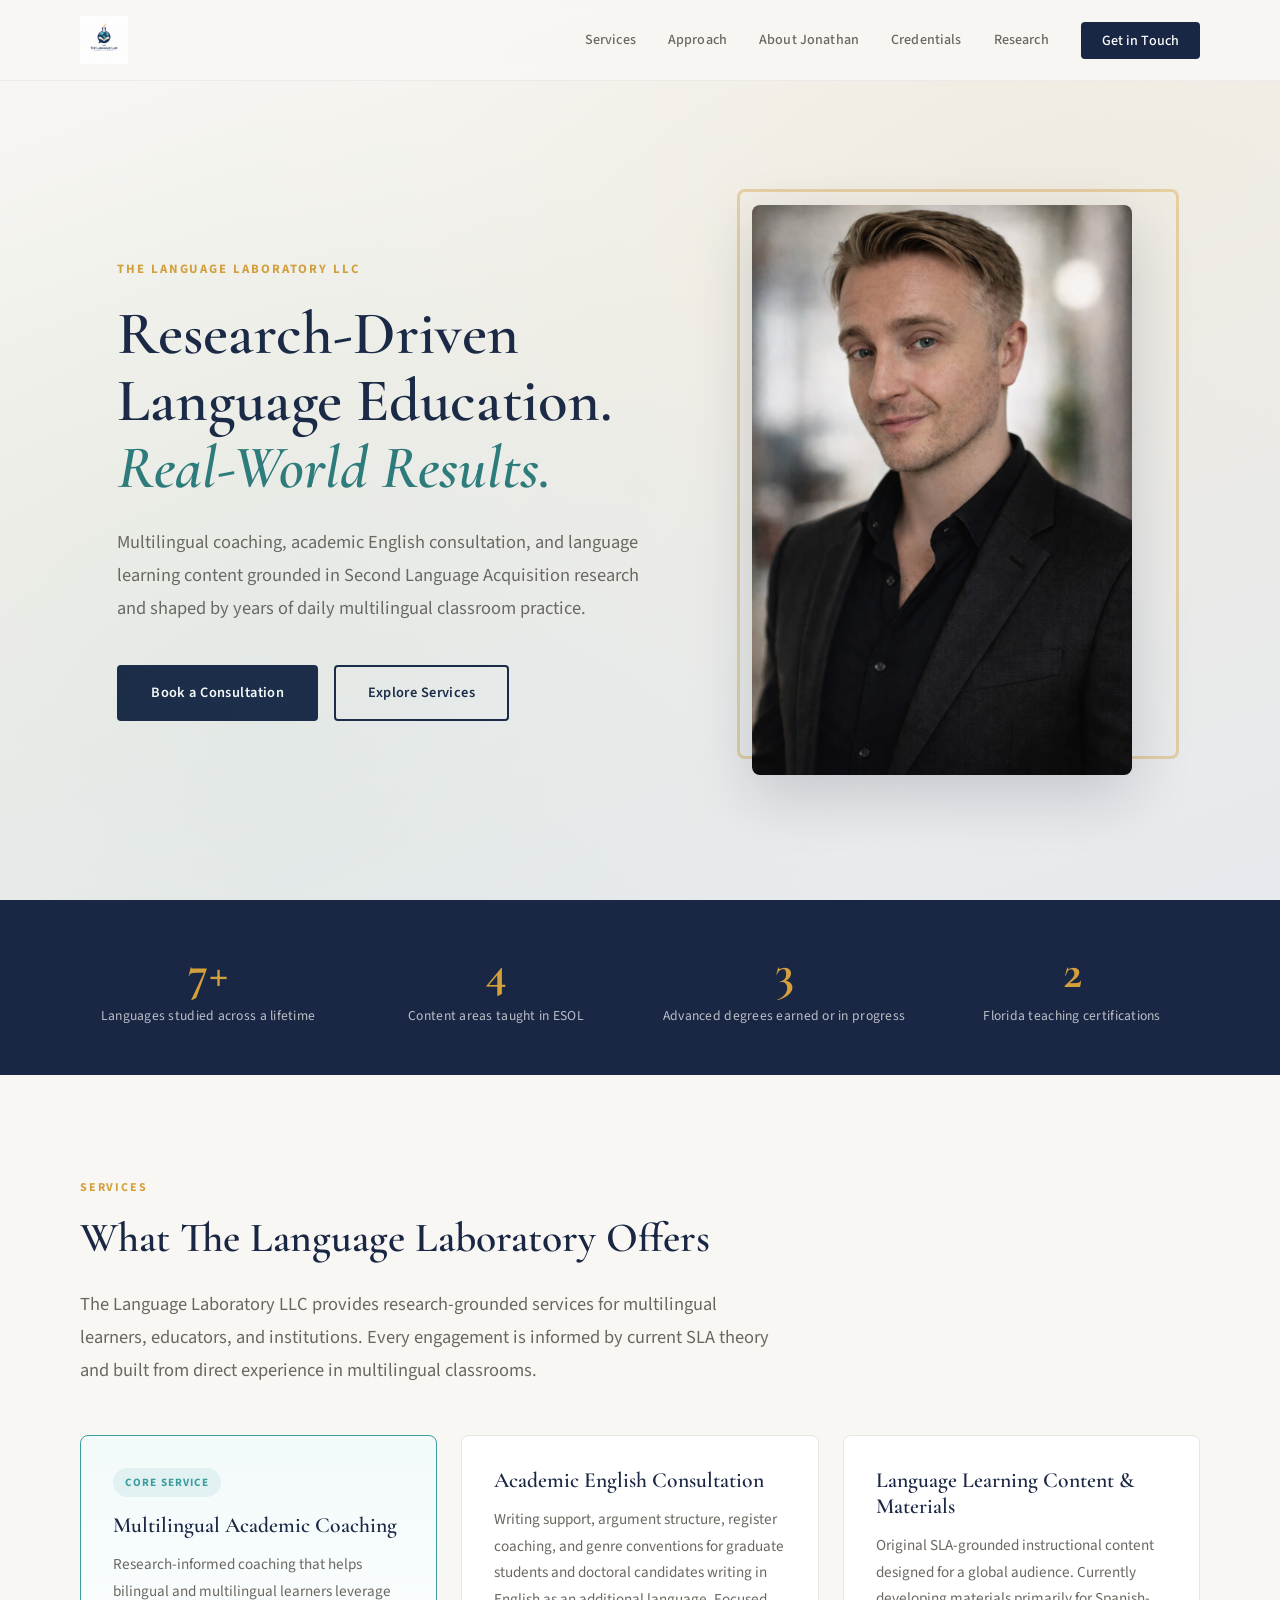
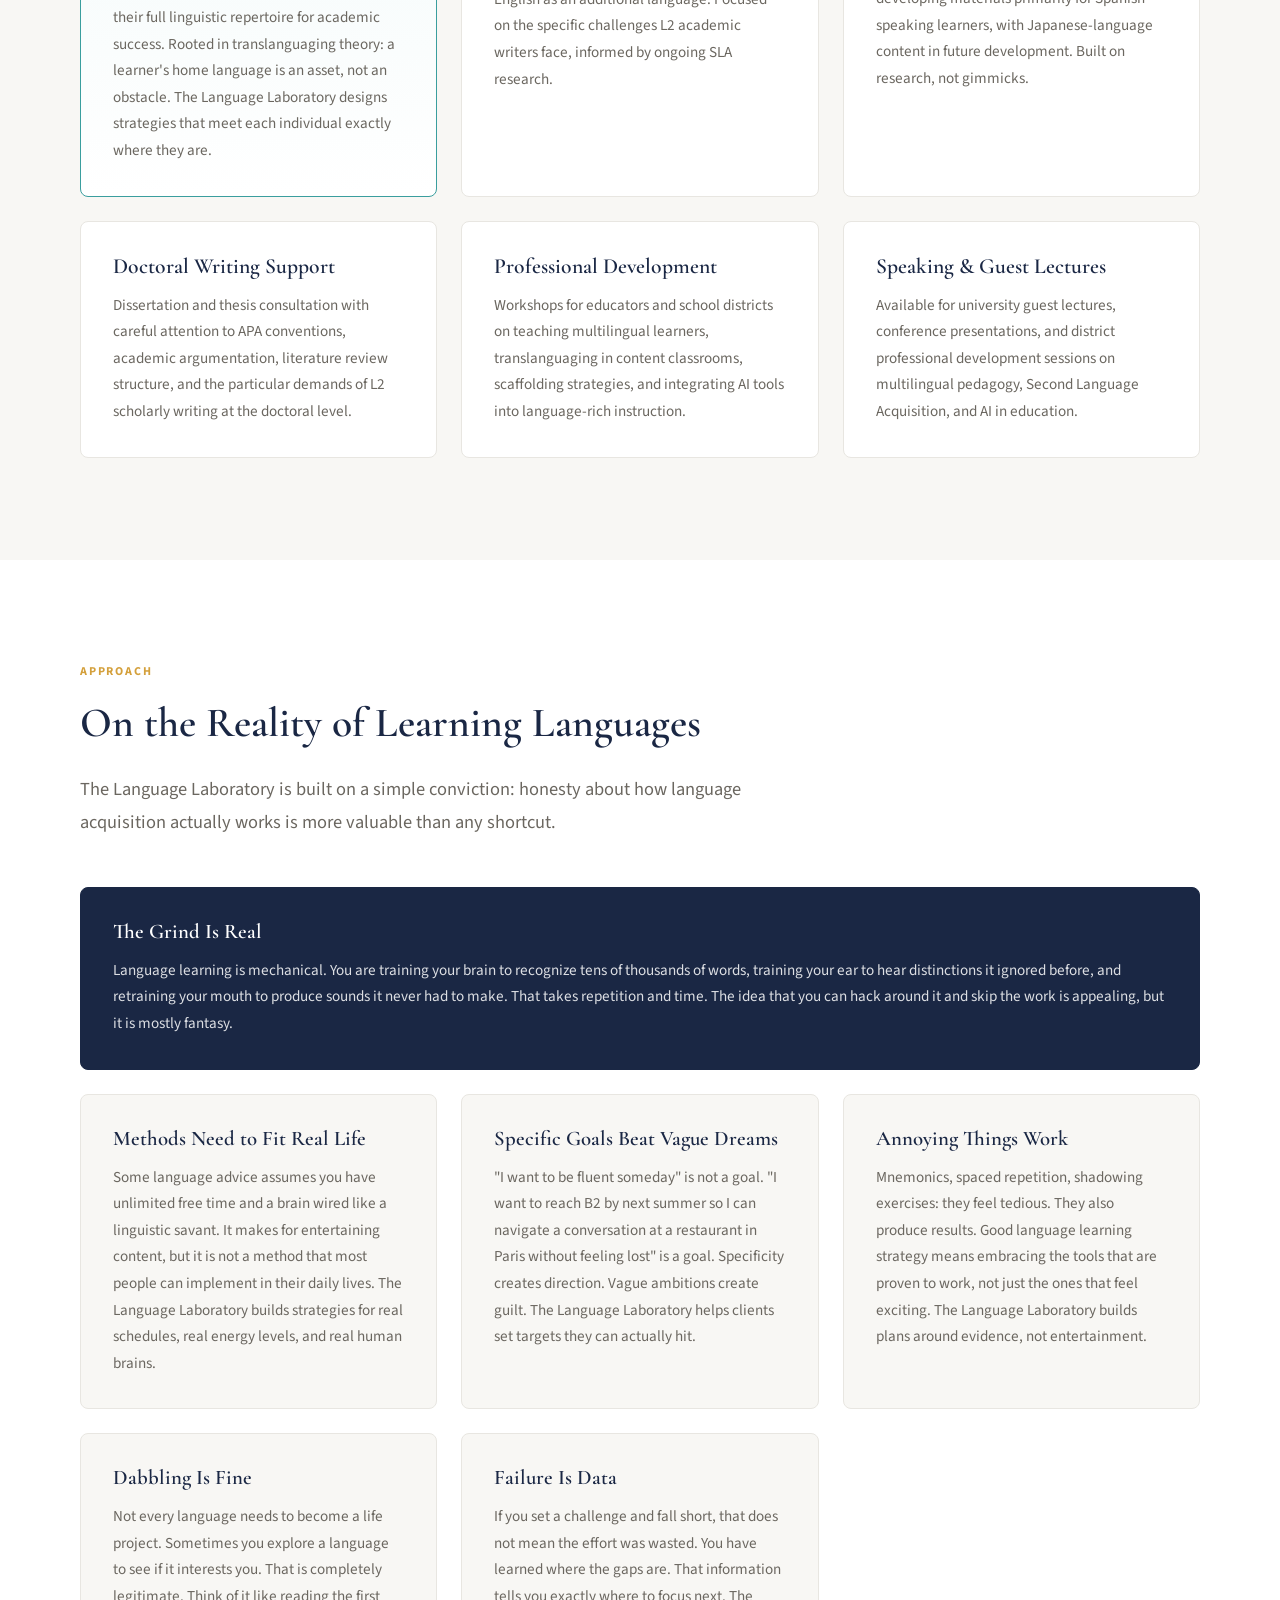
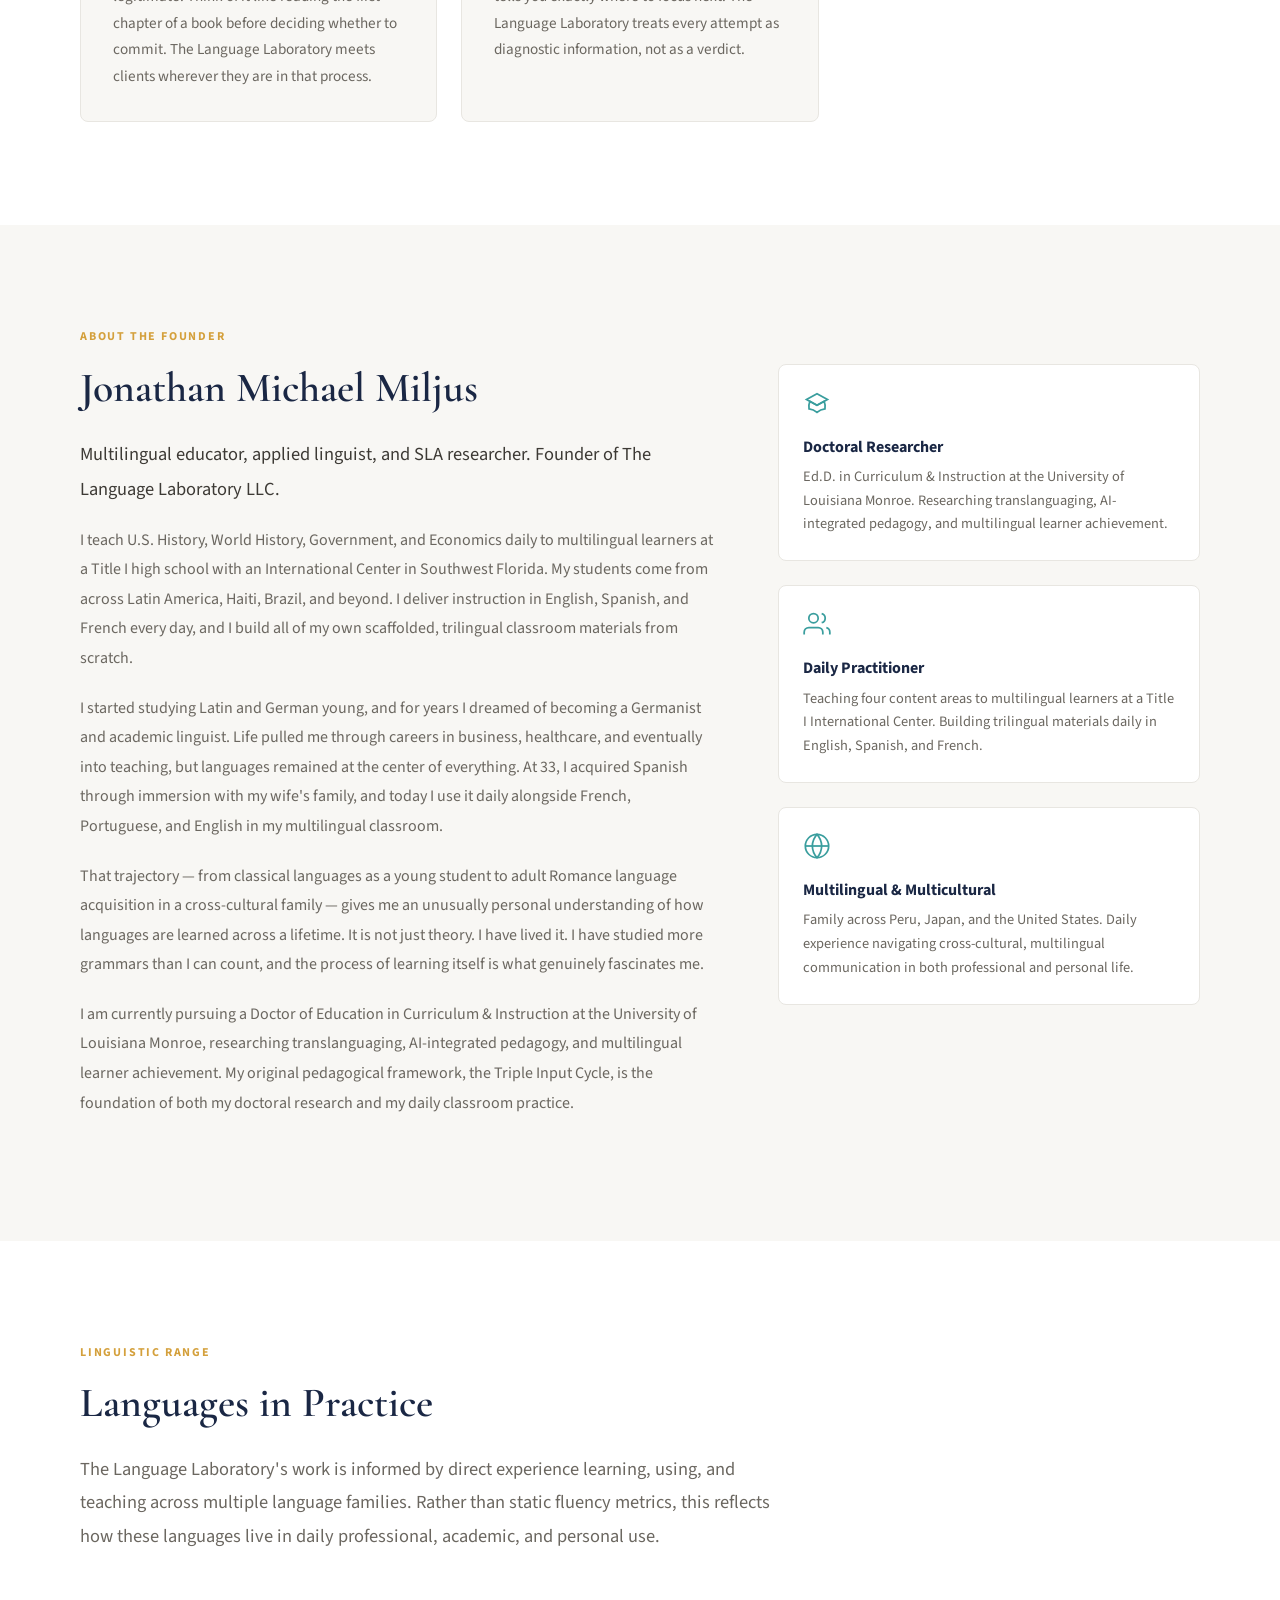
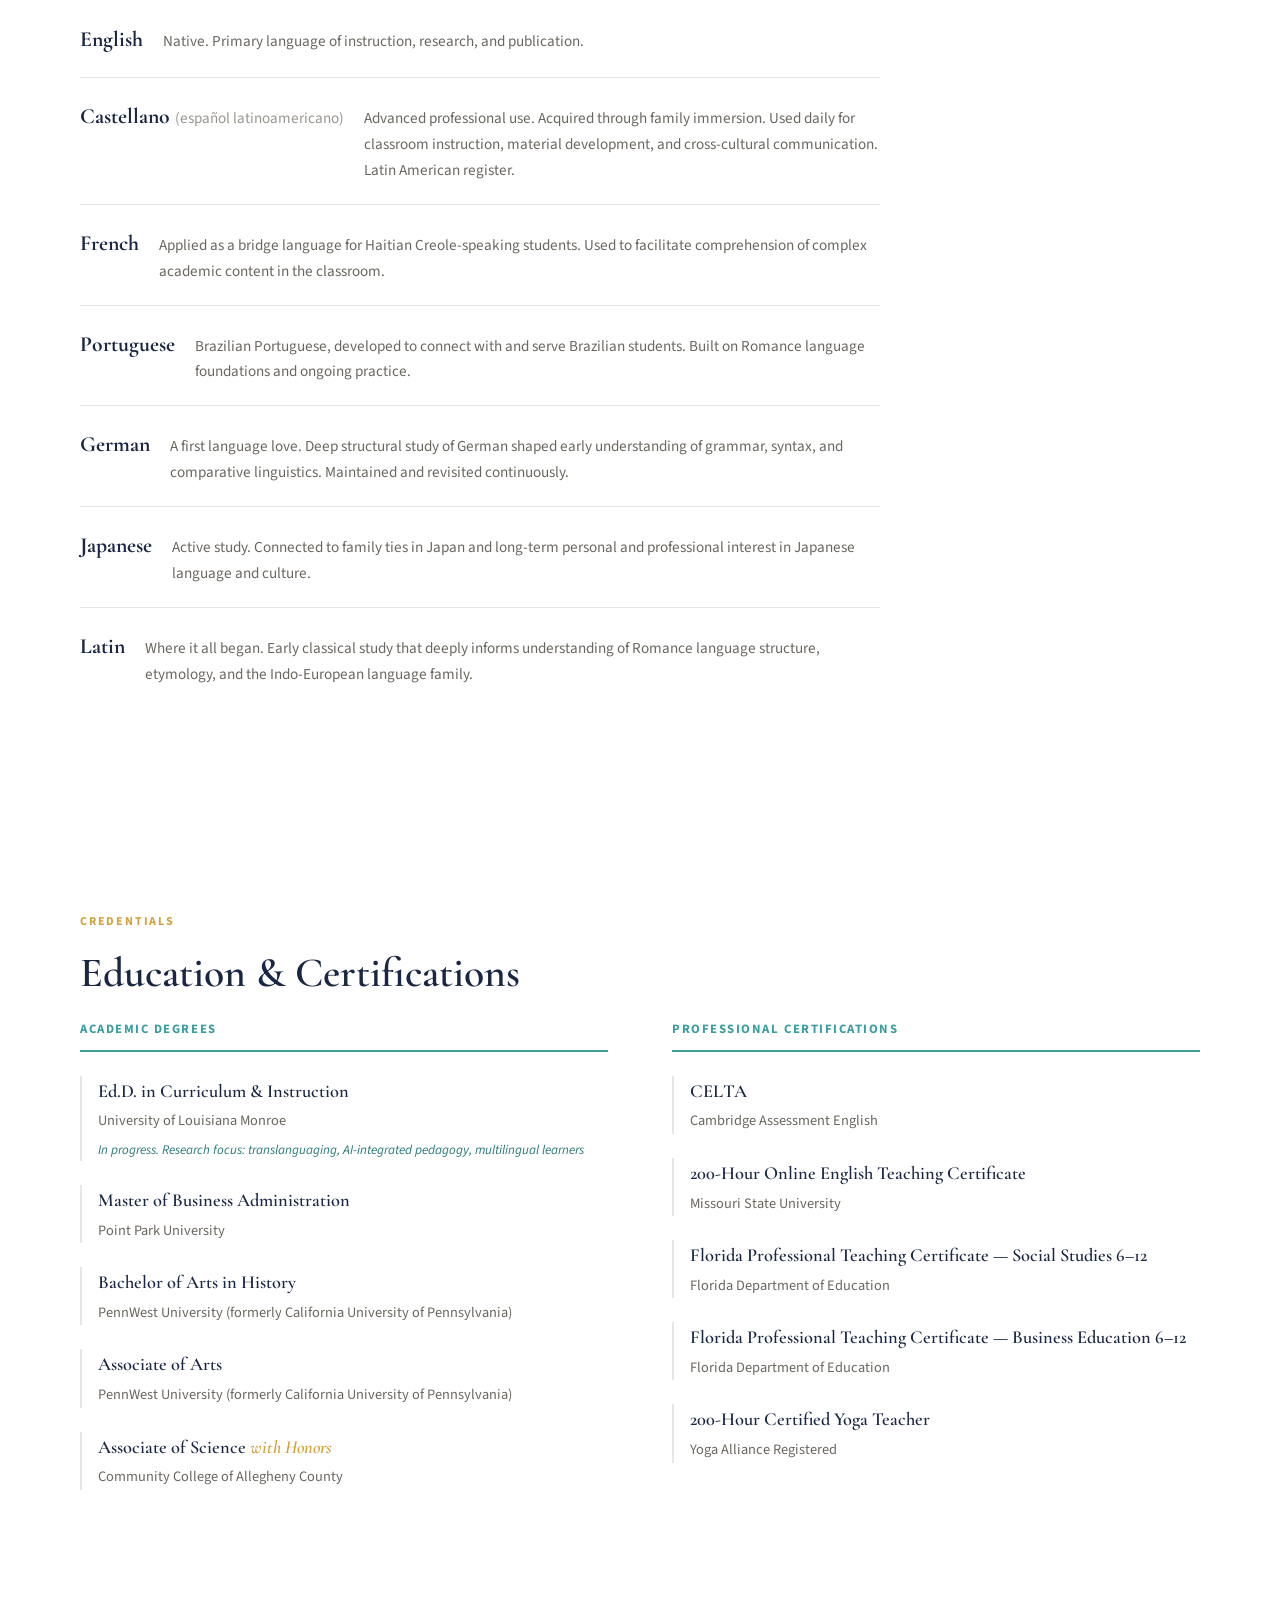
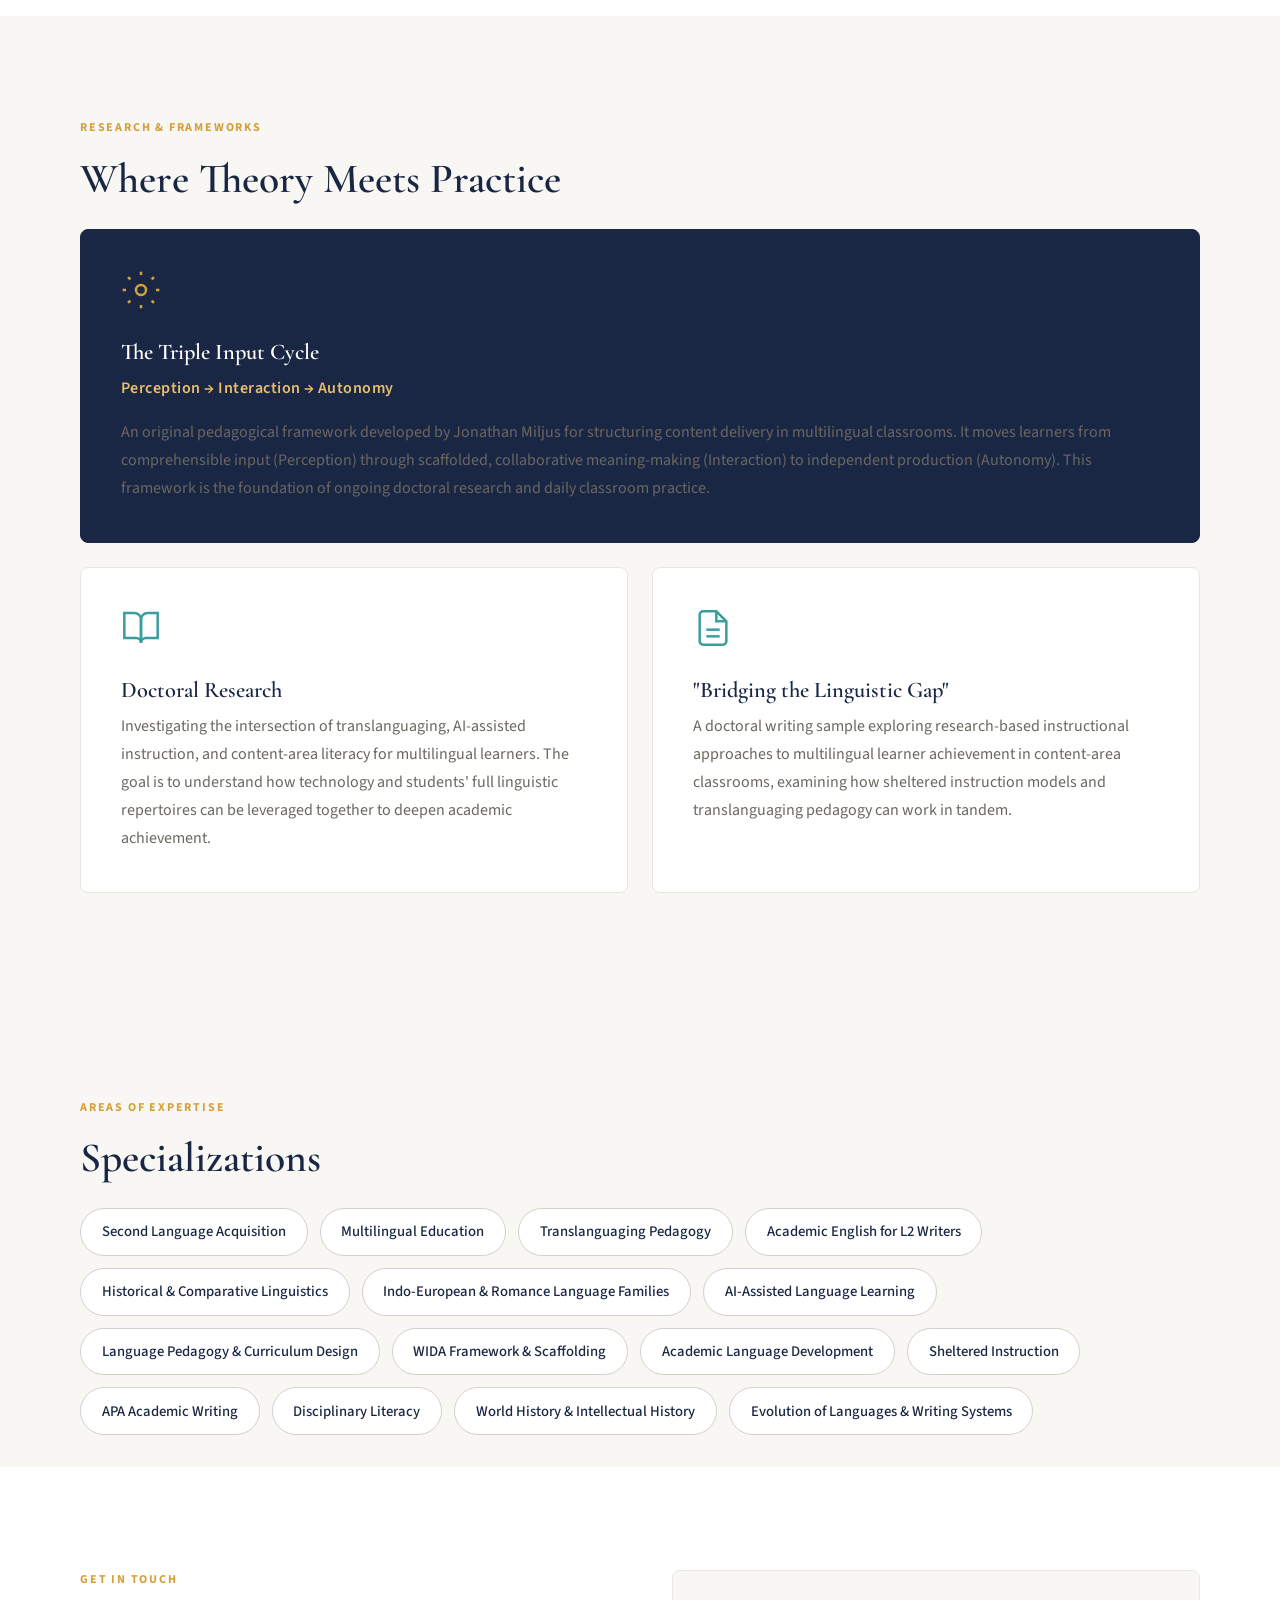
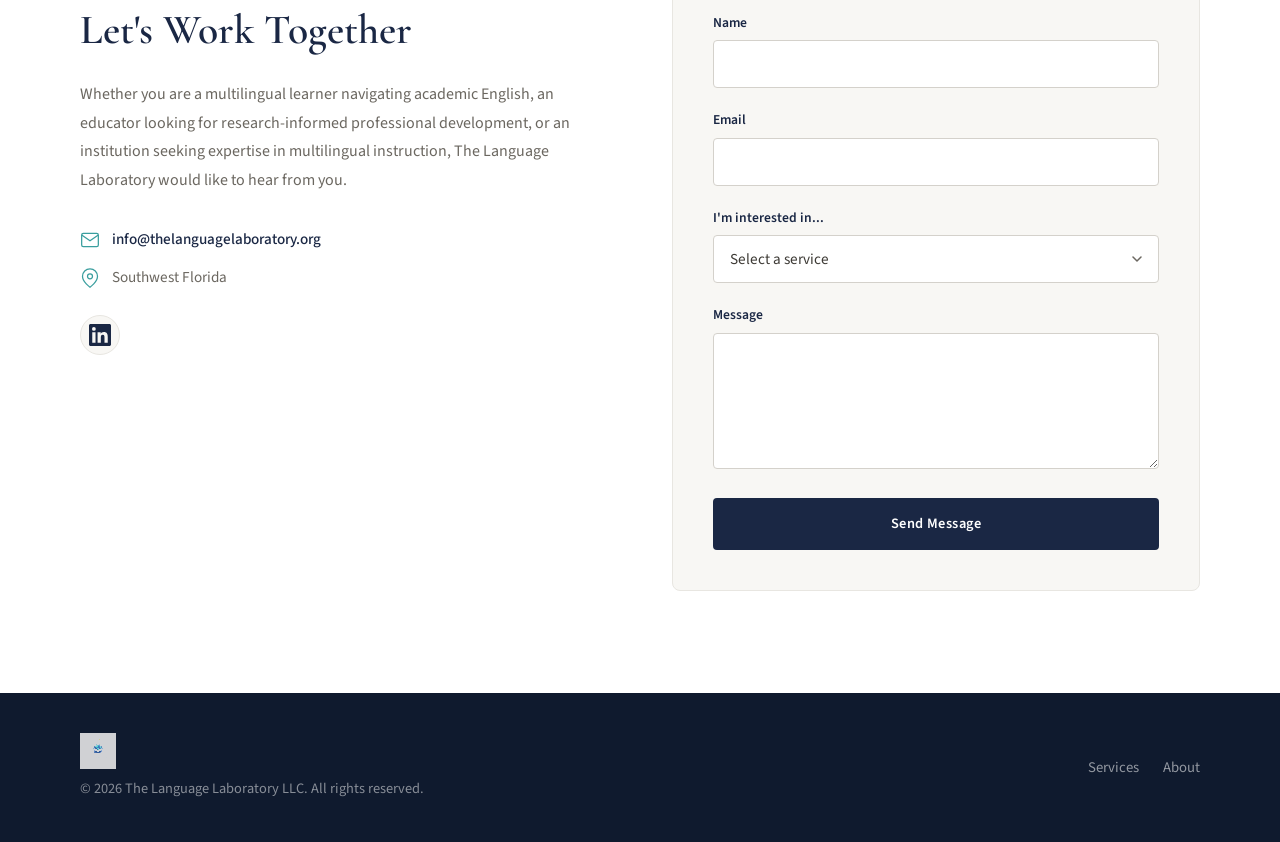
==== commit 21499587: "Update contact details in index.html Updated contact email and LinkedIn link in the footer." ====
--- a/index.html
+++ b/index.html
@@ -364,7 +364,7 @@
           <div class="contact-details">
             <div class="contact-detail">
               <svg width="20" height="20" viewBox="0 0 24 24" fill="none" stroke="currentColor" stroke-width="1.5"><path d="M4 4h16c1.1 0 2 .9 2 2v12c0 1.1-.9 2-2 2H4c-1.1 0-2-.9-2-2V6c0-1.1.9-2 2-2z"/><polyline points="22,6 12,13 2,6"/></svg>
-              <a href="mailto:jonathan@thelanguagelaboratory.com">jonathan@thelanguagelaboratory.com</a>
+              <a href="mailto:info@thelanguagelaboratory.org">info@thelanguagelaboratory.org</a>
             </div>
             <div class="contact-detail">
               <svg width="20" height="20" viewBox="0 0 24 24" fill="none" stroke="currentColor" stroke-width="1.5"><path d="M21 10c0 7-9 13-9 13s-9-6-9-13a9 9 0 0118 0z"/><circle cx="12" cy="10" r="3"/></svg>
@@ -372,7 +372,7 @@
             </div>
           </div>
           <div class="contact-social">
-            <a href="#" class="social-link" aria-label="LinkedIn">
+            <a href="https://www.linkedin.com/in/jonathanmichaelmiljus" target="_blank" rel="noopener noreferrer" class="social-link" aria-label="LinkedIn">
               <svg width="22" height="22" viewBox="0 0 24 24" fill="currentColor"><path d="M20.447 20.452h-3.554v-5.569c0-1.328-.027-3.037-1.852-3.037-1.853 0-2.136 1.445-2.136 2.939v5.667H9.351V9h3.414v1.561h.046c.477-.9 1.637-1.85 3.37-1.85 3.601 0 4.267 2.37 4.267 5.455v6.286zM5.337 7.433a2.062 2.062 0 01-2.063-2.065 2.064 2.064 0 112.063 2.065zm1.782 13.019H3.555V9h3.564v11.452zM22.225 0H1.771C.792 0 0 .774 0 1.729v20.542C0 23.227.792 24 1.771 24h20.451C23.2 24 24 23.227 24 22.271V1.729C24 .774 23.2 0 22.222 0h.003z"/></svg>
             </a>
           </div>
@@ -422,14 +422,4 @@
         <div class="footer-links">
           <a href="#services">Services</a>
           <a href="#about">About</a>
-          <a href="#research">Research</a>
-          <a href="#contact">Contact</a>
-        </div>
-      </div>
-    </div>
-  </footer>
-
-  <script src="script.js"></script>
-
-</body>
-</html>
+          <a href="#rese
--- a/styles.css
+++ b/styles.css
@@ -189,9 +189,18 @@
   height: 80px;
 }
 
+/* LOGO FIX — constrained to nav height with proper padding */
+.nav-logo {
+  display: flex;
+  align-items: center;
+  flex-shrink: 0;
+}
+
 .nav-logo-img {
-  height: 64px;
+  height: 48px;
   width: auto;
+  max-height: 48px;
+  object-fit: contain;
 }
 
 .nav-links {
@@ -312,7 +321,7 @@
 }
 
 .hero-subtitle {
-  font-size: 1.2rem;
+  font-size: 1.15rem;
   color: var(--gray-600);
   line-height: 1.8;
   margin-bottom: 2.5rem;
@@ -364,69 +373,6 @@
    ============================================ */
 .section {
   padding: var(--section-pad) 0;
-}
-
-/* ============================================
-   ABOUT
-   ============================================ */
-.about {
-  background: var(--white);
-}
-
-.about-grid {
-  display: grid;
-  grid-template-columns: 1.2fr 0.8fr;
-  gap: 4rem;
-  align-items: start;
-}
-
-.about-main p {
-  margin-bottom: 1.25rem;
-  color: var(--gray-600);
-  line-height: 1.85;
-}
-
-.about-lead {
-  font-size: 1.15rem;
-  color: var(--gray-800) !important;
-}
-
-.about-sidebar {
-  display: flex;
-  flex-direction: column;
-  gap: 1.5rem;
-}
-
-.about-card {
-  background: var(--off-white);
-  border: 1px solid var(--gray-100);
-  border-radius: 8px;
-  padding: 1.5rem;
-  transition: all 0.3s var(--ease-out);
-}
-
-.about-card:hover {
-  border-color: var(--teal);
-  box-shadow: 0 4px 20px rgba(58, 158, 158, 0.08);
-  transform: translateY(-2px);
-}
-
-.about-card-icon {
-  color: var(--teal);
-  margin-bottom: 0.75rem;
-}
-
-.about-card h3 {
-  font-family: var(--font-body);
-  font-size: 1rem;
-  font-weight: 700;
-  margin-bottom: 0.5rem;
-}
-
-.about-card p {
-  font-size: 0.9rem;
-  color: var(--gray-600);
-  line-height: 1.65;
 }
 
 /* ============================================
@@ -522,6 +468,171 @@
 }
 
 /* ============================================
+   PHILOSOPHY / APPROACH
+   ============================================ */
+.philosophy {
+  background: var(--white);
+}
+
+.philosophy-grid {
+  display: grid;
+  grid-template-columns: repeat(3, 1fr);
+  gap: 1.5rem;
+}
+
+.philosophy-card {
+  background: var(--off-white);
+  border: 1px solid var(--gray-100);
+  border-radius: 8px;
+  padding: 2rem;
+  transition: all 0.35s var(--ease-out);
+}
+
+.philosophy-card:hover {
+  border-color: var(--teal);
+  transform: translateY(-3px);
+  box-shadow: 0 8px 30px rgba(26, 39, 68, 0.06);
+}
+
+.philosophy-card h3 {
+  font-family: var(--font-display);
+  font-size: 1.3rem;
+  font-weight: 600;
+  color: var(--navy);
+  margin-bottom: 0.75rem;
+}
+
+.philosophy-card p {
+  font-size: 0.95rem;
+  color: var(--gray-600);
+  line-height: 1.75;
+}
+
+.philosophy-featured {
+  grid-column: 1 / -1;
+  background: var(--navy);
+  border-color: var(--navy);
+}
+
+.philosophy-featured h3 {
+  color: var(--white);
+}
+
+.philosophy-featured p {
+  color: rgba(255, 255, 255, 0.85);
+}
+
+/* ============================================
+   ABOUT
+   ============================================ */
+.about {
+  background: var(--off-white);
+}
+
+.about-grid {
+  display: grid;
+  grid-template-columns: 1.2fr 0.8fr;
+  gap: 4rem;
+  align-items: start;
+}
+
+.about-main p {
+  margin-bottom: 1.25rem;
+  color: var(--gray-600);
+  line-height: 1.85;
+}
+
+.about-lead {
+  font-size: 1.15rem;
+  color: var(--gray-800) !important;
+}
+
+.about-sidebar {
+  display: flex;
+  flex-direction: column;
+  gap: 1.5rem;
+}
+
+.about-card {
+  background: var(--white);
+  border: 1px solid var(--gray-100);
+  border-radius: 8px;
+  padding: 1.5rem;
+  transition: all 0.3s var(--ease-out);
+}
+
+.about-card:hover {
+  border-color: var(--teal);
+  box-shadow: 0 4px 20px rgba(58, 158, 158, 0.08);
+  transform: translateY(-2px);
+}
+
+.about-card-icon {
+  color: var(--teal);
+  margin-bottom: 0.75rem;
+}
+
+.about-card h3 {
+  font-family: var(--font-body);
+  font-size: 1rem;
+  font-weight: 700;
+  margin-bottom: 0.5rem;
+}
+
+.about-card p {
+  font-size: 0.9rem;
+  color: var(--gray-600);
+  line-height: 1.65;
+}
+
+/* ============================================
+   LANGUAGES — Flow Layout (not boxed cards)
+   ============================================ */
+.languages {
+  background: var(--white);
+}
+
+.languages-flow {
+  max-width: 800px;
+}
+
+.lang-item {
+  padding: 1.25rem 0;
+  display: flex;
+  flex-wrap: wrap;
+  align-items: baseline;
+  gap: 0.5rem 1.25rem;
+}
+
+.lang-name-inline {
+  font-family: var(--font-display);
+  font-size: 1.35rem;
+  font-weight: 700;
+  color: var(--navy);
+  flex-shrink: 0;
+}
+
+.lang-alt {
+  font-size: 0.95rem;
+  font-weight: 400;
+  color: var(--gray-400);
+  font-family: var(--font-body);
+}
+
+.lang-role {
+  font-size: 0.95rem;
+  color: var(--gray-600);
+  line-height: 1.7;
+  flex: 1;
+  min-width: 250px;
+}
+
+.lang-divider {
+  height: 1px;
+  background: var(--gray-100);
+}
+
+/* ============================================
    CREDENTIALS
    ============================================ */
 .credentials {
@@ -651,56 +762,6 @@
   font-size: 1rem;
   color: var(--gray-600);
   line-height: 1.75;
-}
-
-/* ============================================
-   LANGUAGES
-   ============================================ */
-.languages {
-  background: var(--white);
-}
-
-.languages-grid {
-  display: grid;
-  grid-template-columns: repeat(3, 1fr);
-  gap: 1.25rem;
-}
-
-.lang-card {
-  background: var(--off-white);
-  border: 1px solid var(--gray-100);
-  border-radius: 8px;
-  padding: 1.75rem;
-  transition: all 0.3s var(--ease-out);
-}
-
-.lang-card:hover {
-  border-color: var(--teal);
-  transform: translateY(-2px);
-  box-shadow: 0 6px 24px rgba(26, 39, 68, 0.06);
-}
-
-.lang-name {
-  font-family: var(--font-display);
-  font-size: 1.4rem;
-  font-weight: 700;
-  color: var(--navy);
-  margin-bottom: 0.25rem;
-}
-
-.lang-level {
-  font-size: 0.78rem;
-  font-weight: 700;
-  letter-spacing: 0.08em;
-  text-transform: uppercase;
-  color: var(--teal);
-  margin-bottom: 0.75rem;
-}
-
-.lang-desc {
-  font-size: 0.92rem;
-  color: var(--gray-600);
-  line-height: 1.7;
 }
 
 /* ============================================
@@ -879,11 +940,14 @@
   align-items: center;
 }
 
+/* FOOTER LOGO FIX — proper size and visibility */
 .footer-logo {
-  height: 44px;
+  height: 36px;
   width: auto;
   margin-bottom: 0.5rem;
-  filter: brightness(1.5) saturate(0.8);
+  /* Brighten logo against dark background so it's visible */
+  filter: brightness(2) contrast(0.9);
+  opacity: 0.85;
 }
 
 .footer p {
@@ -962,6 +1026,14 @@
     grid-template-columns: 1fr 1fr;
   }
 
+  .philosophy-grid {
+    grid-template-columns: 1fr 1fr;
+  }
+
+  .philosophy-featured {
+    grid-column: 1 / -1;
+  }
+
   .credentials-grid {
     grid-template-columns: 1fr;
     gap: 2.5rem;
@@ -973,10 +1045,6 @@
 
   .research-featured {
     grid-column: auto;
-  }
-
-  .languages-grid {
-    grid-template-columns: 1fr 1fr;
   }
 
   .contact-grid {
@@ -1034,8 +1102,12 @@
     grid-template-columns: 1fr;
   }
 
-  .languages-grid {
+  .philosophy-grid {
     grid-template-columns: 1fr;
+  }
+
+  .philosophy-featured {
+    grid-column: auto;
   }
 
   .diff-grid {
@@ -1056,6 +1128,11 @@
     flex-wrap: wrap;
     justify-content: center;
   }
+
+  .lang-item {
+    flex-direction: column;
+    gap: 0.25rem;
+  }
 }
 
 @media (max-width: 480px) {
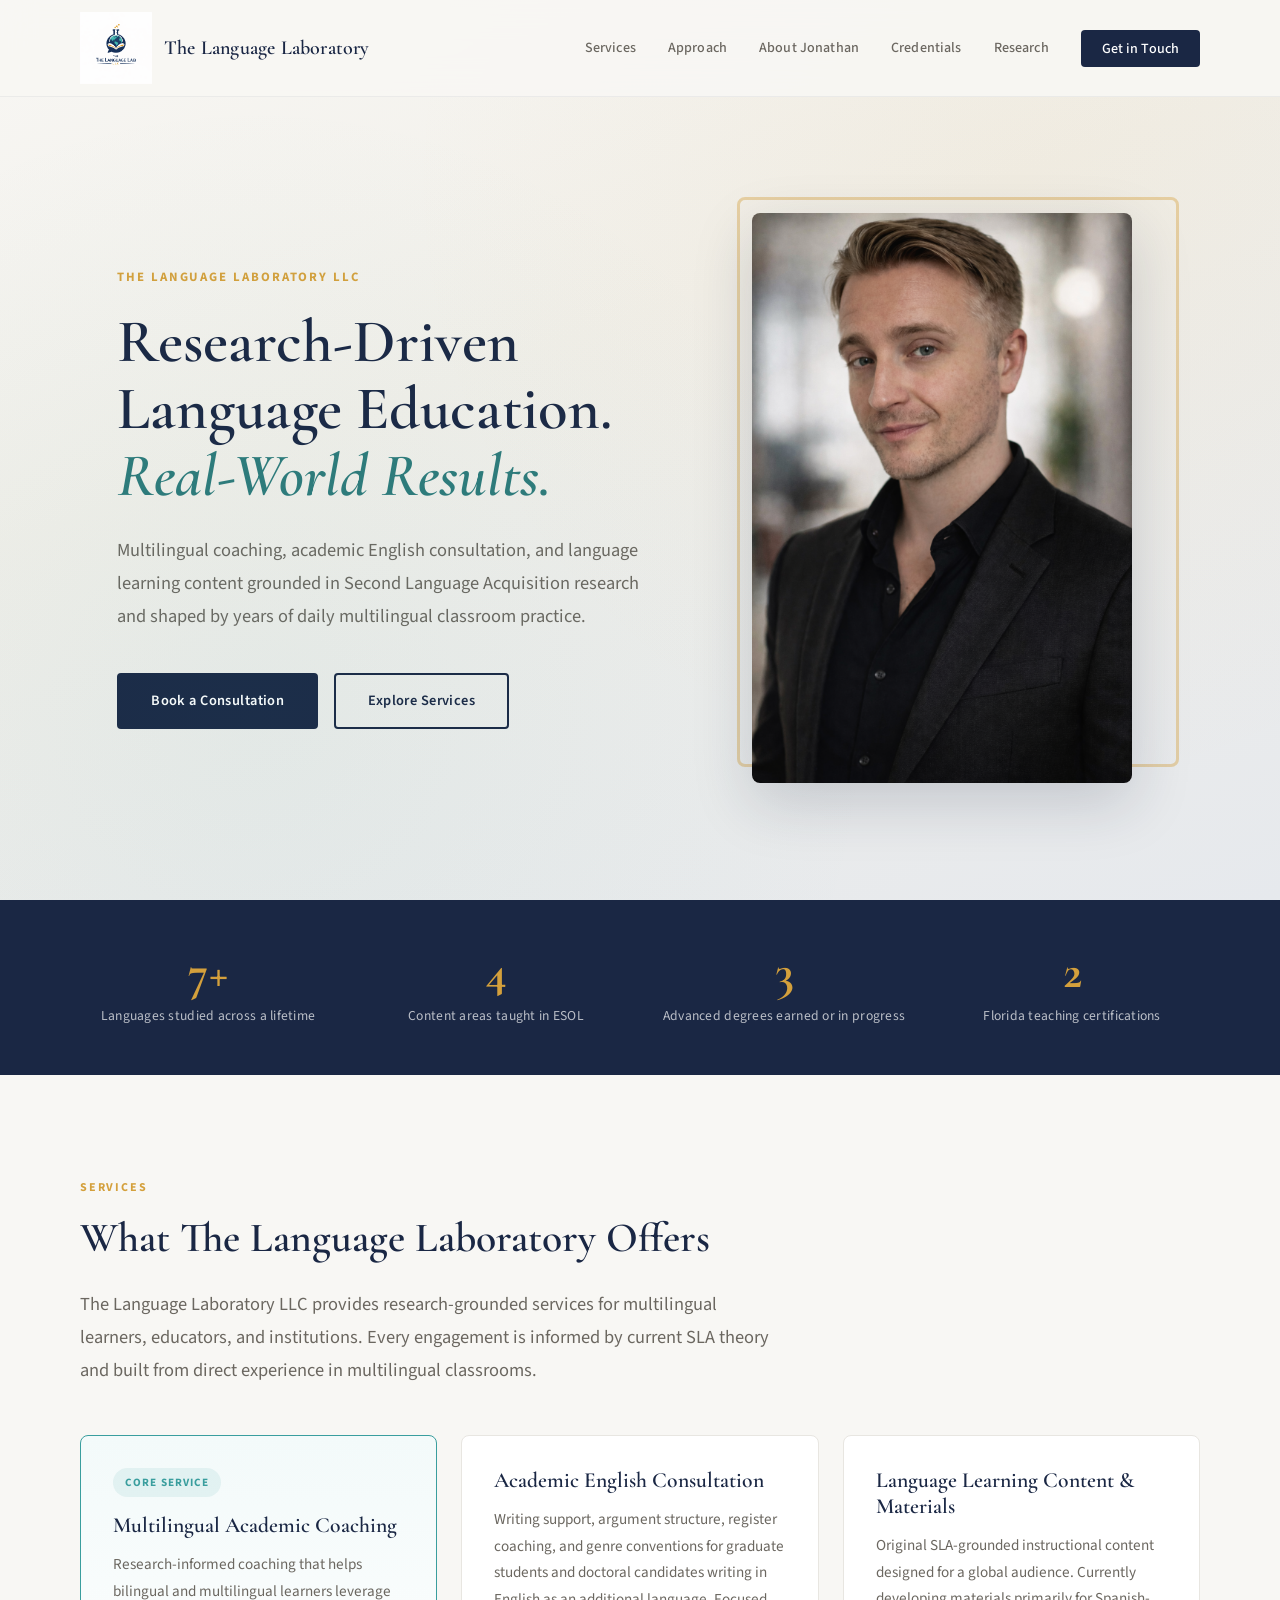
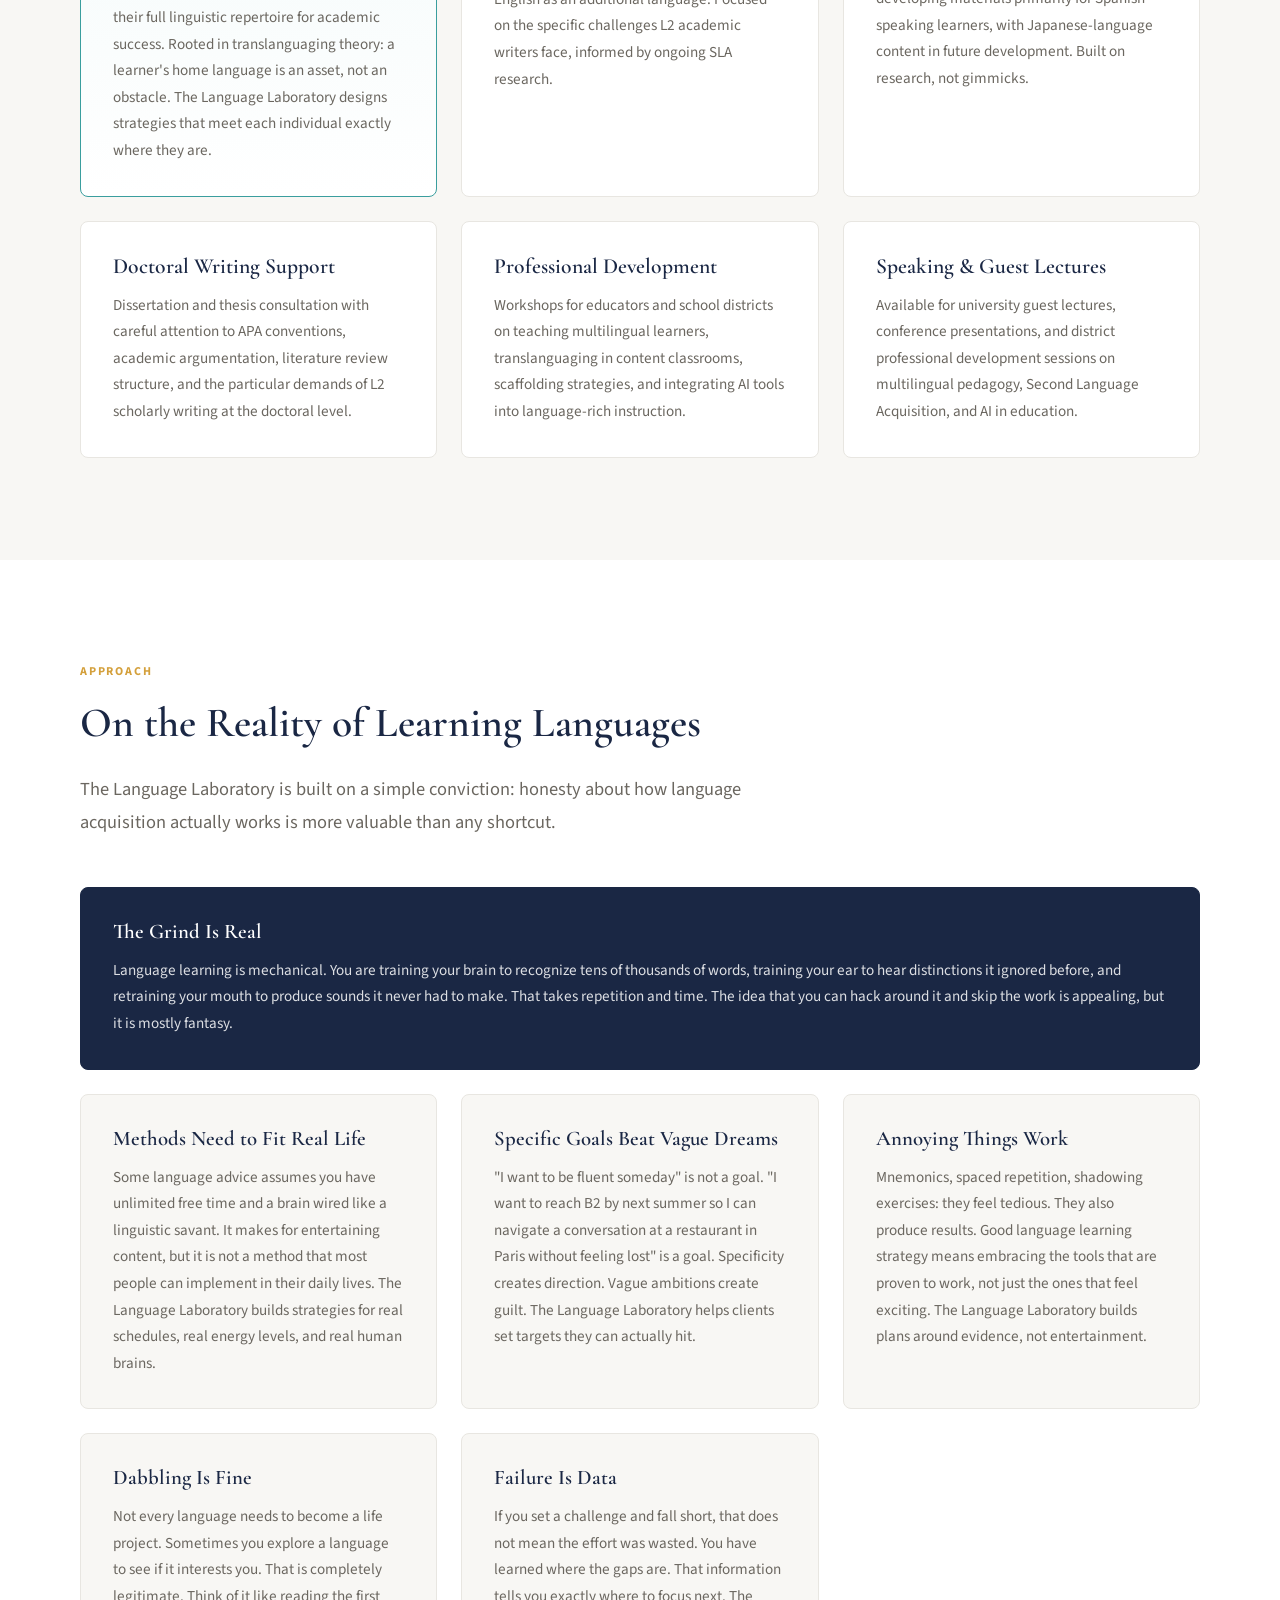
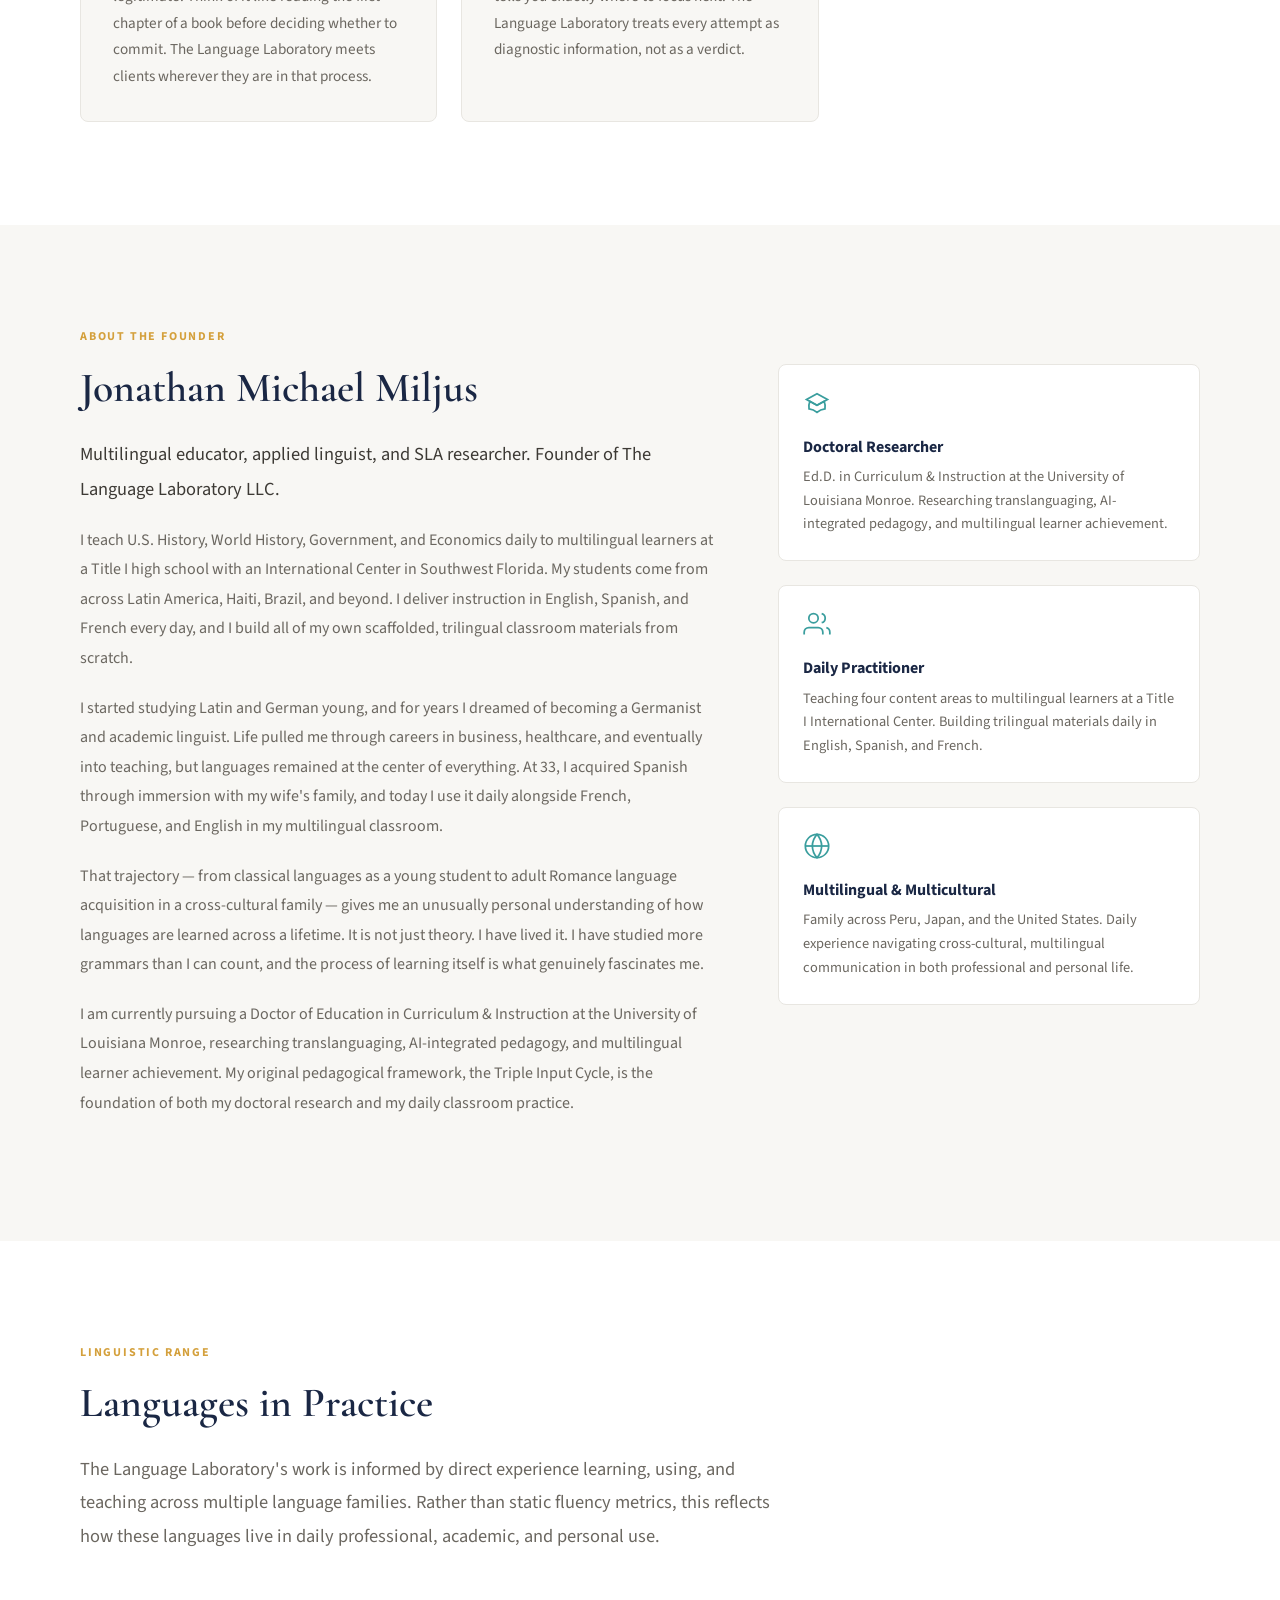
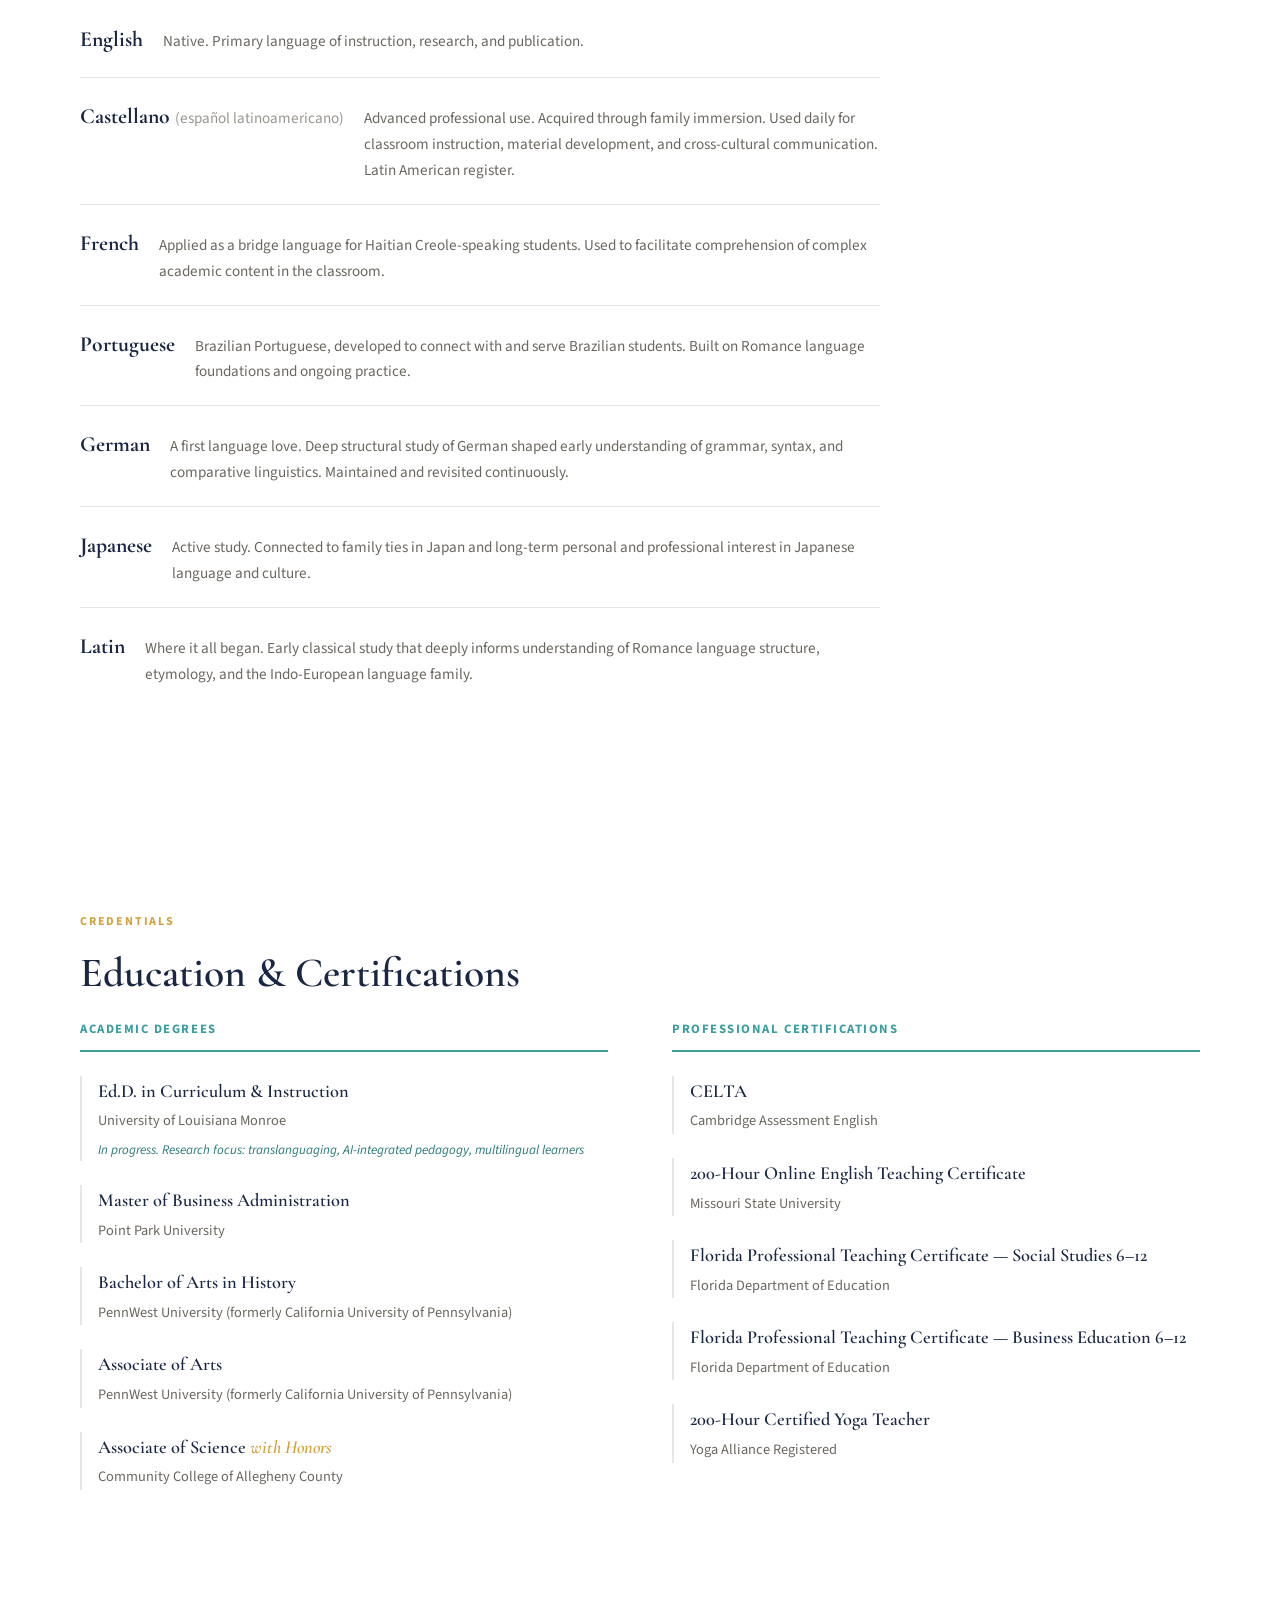
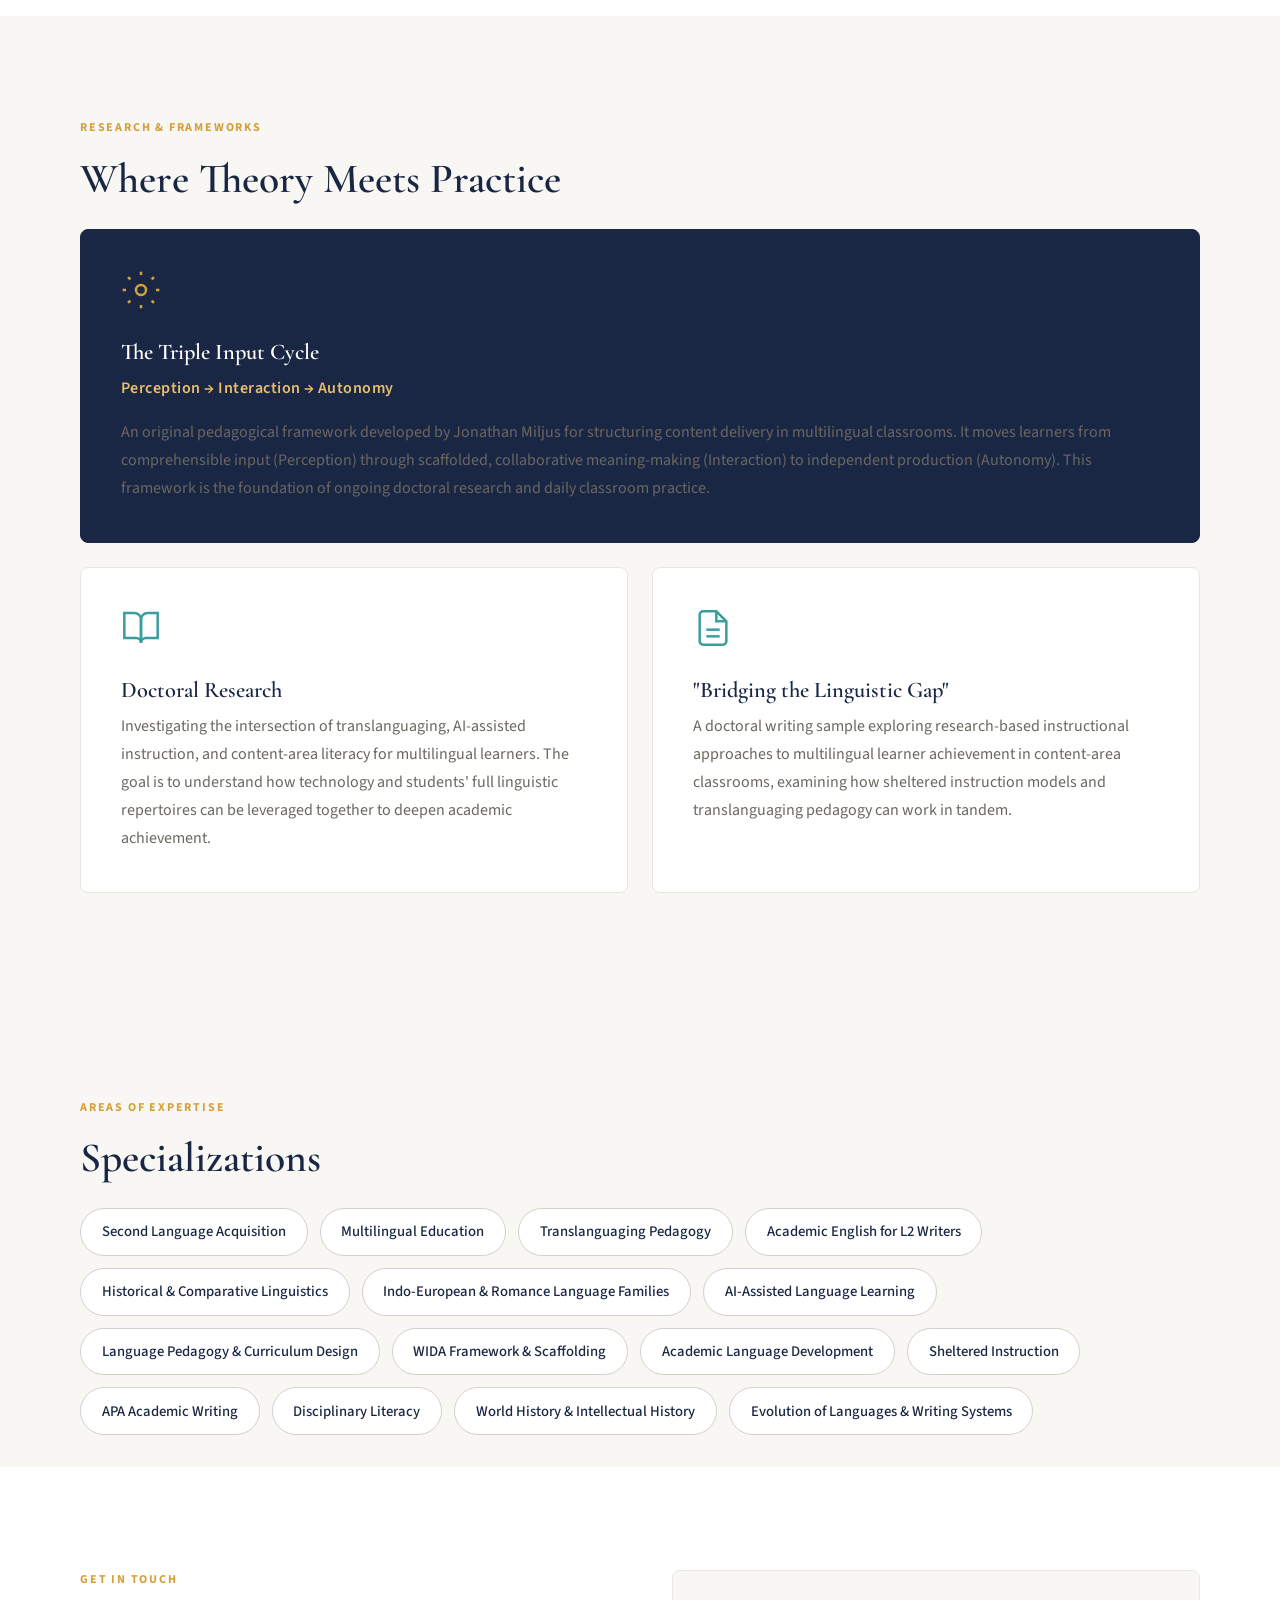
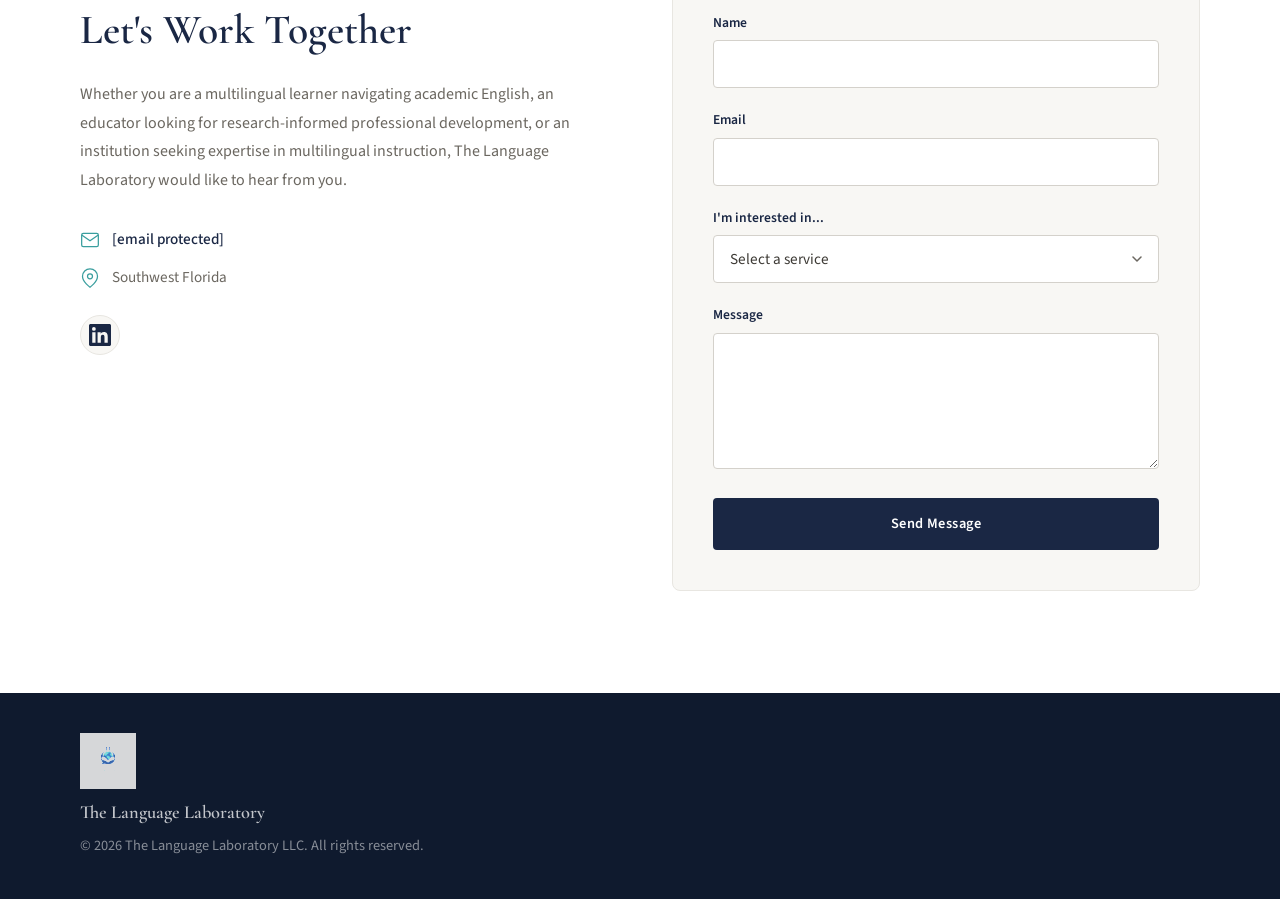
==== commit a21bdebf: "Update footer and navigation elements in index.html" ====
--- a/index.html
+++ b/index.html
@@ -22,6 +22,7 @@
     <div class="nav-inner">
       <a href="#" class="nav-logo">
         <img src="assets/images/logo.png" alt="The Language Laboratory LLC" class="nav-logo-img">
+        <span class="nav-logo-text">The Language Laboratory</span>
       </a>
       <button class="nav-toggle" id="navToggle" aria-label="Toggle navigation">
         <span></span><span></span><span></span>
@@ -364,7 +365,7 @@
           <div class="contact-details">
             <div class="contact-detail">
               <svg width="20" height="20" viewBox="0 0 24 24" fill="none" stroke="currentColor" stroke-width="1.5"><path d="M4 4h16c1.1 0 2 .9 2 2v12c0 1.1-.9 2-2 2H4c-1.1 0-2-.9-2-2V6c0-1.1.9-2 2-2z"/><polyline points="22,6 12,13 2,6"/></svg>
-              <a href="mailto:info@thelanguagelaboratory.org">info@thelanguagelaboratory.org</a>
+              <a href="/cdn-cgi/l/email-protection#650c0b030a25110d0009040b02100402000904070a1704110a171c4b0a1702"><span class="__cf_email__" data-cfemail="1c75727a735c687479707d727b697d7b79707d7e736e7d68736e6532736e7b">[email&#160;protected]</span></a>
             </div>
             <div class="contact-detail">
               <svg width="20" height="20" viewBox="0 0 24 24" fill="none" stroke="currentColor" stroke-width="1.5"><path d="M21 10c0 7-9 13-9 13s-9-6-9-13a9 9 0 0118 0z"/><circle cx="12" cy="10" r="3"/></svg>
@@ -417,9 +418,5 @@
       <div class="footer-inner">
         <div class="footer-brand">
           <img src="assets/images/logo.png" alt="The Language Laboratory LLC" class="footer-logo">
-          <p>&copy; 2026 The Language Laboratory LLC. All rights reserved.</p>
-        </div>
-        <div class="footer-links">
-          <a href="#services">Services</a>
-          <a href="#about">About</a>
-          <a href="#rese
+          <span class="footer-logo-text">The Language Laboratory</span>
+          <p>&copy; 2026 The Language Laboratory LLC. All rights reserved.</
--- a/styles.css
+++ b/styles.css
@@ -48,7 +48,7 @@
 
 html {
   scroll-behavior: smooth;
-  scroll-padding-top: 88px;
+  scroll-padding-top: 104px;
 }
 
 body {
@@ -186,21 +186,31 @@
   display: flex;
   align-items: center;
   justify-content: space-between;
-  height: 80px;
-}
-
-/* LOGO FIX — constrained to nav height with proper padding */
+  height: 96px;
+}
+
+/* LOGO — large and prominent with brand text */
 .nav-logo {
   display: flex;
   align-items: center;
+  gap: 0.75rem;
   flex-shrink: 0;
 }
 
 .nav-logo-img {
-  height: 48px;
+  height: 72px;
   width: auto;
-  max-height: 48px;
   object-fit: contain;
+}
+
+.nav-logo-text {
+  font-family: var(--font-display);
+  font-size: 1.25rem;
+  font-weight: 600;
+  color: var(--navy);
+  letter-spacing: 0.01em;
+  line-height: 1.2;
+  white-space: nowrap;
 }
 
 .nav-links {
@@ -284,7 +294,7 @@
   align-items: center;
   background: linear-gradient(160deg, var(--off-white) 0%, var(--cream) 40%, #e6e9ed 100%);
   overflow: hidden;
-  padding-top: 80px;
+  padding-top: 96px;
 }
 
 .hero-bg-pattern {
@@ -940,14 +950,27 @@
   align-items: center;
 }
 
-/* FOOTER LOGO FIX — proper size and visibility */
+/* FOOTER LOGO — larger with brand text */
+.footer-brand {
+  display: flex;
+  flex-direction: column;
+  align-items: flex-start;
+}
+
 .footer-logo {
-  height: 36px;
+  height: 56px;
   width: auto;
   margin-bottom: 0.5rem;
-  /* Brighten logo against dark background so it's visible */
-  filter: brightness(2) contrast(0.9);
-  opacity: 0.85;
+  filter: brightness(2.2) contrast(0.85);
+  opacity: 0.9;
+}
+
+.footer-logo-text {
+  font-family: var(--font-display);
+  font-size: 1.15rem;
+  font-weight: 600;
+  color: rgba(255, 255, 255, 0.75);
+  margin-bottom: 0.35rem;
 }
 
 .footer p {
@@ -1057,7 +1080,7 @@
   .nav-links {
     display: none;
     position: absolute;
-    top: 80px;
+    top: 96px;
     left: 0;
     right: 0;
     background: var(--off-white);
@@ -1098,6 +1121,10 @@
     display: flex;
   }
 
+  .nav-logo-text {
+    display: none;
+  }
+
   .services-grid {
     grid-template-columns: 1fr;
   }
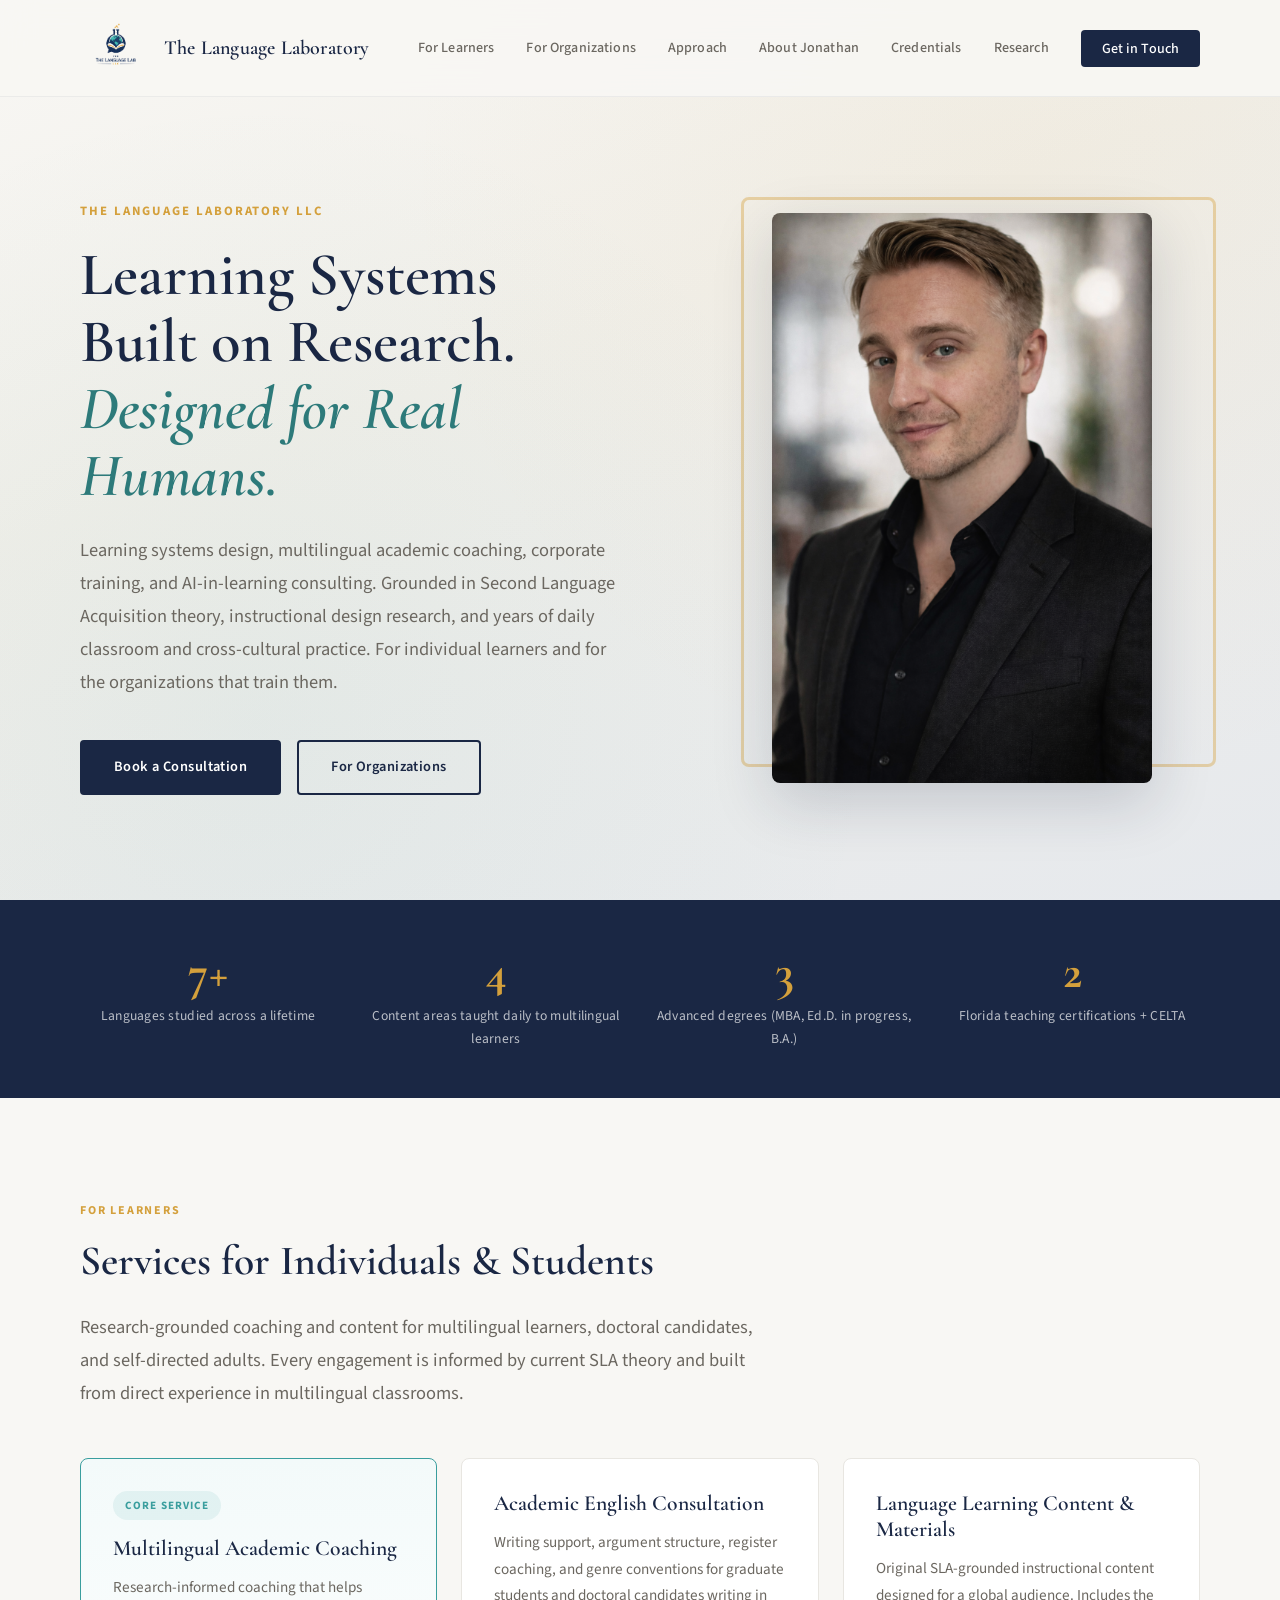
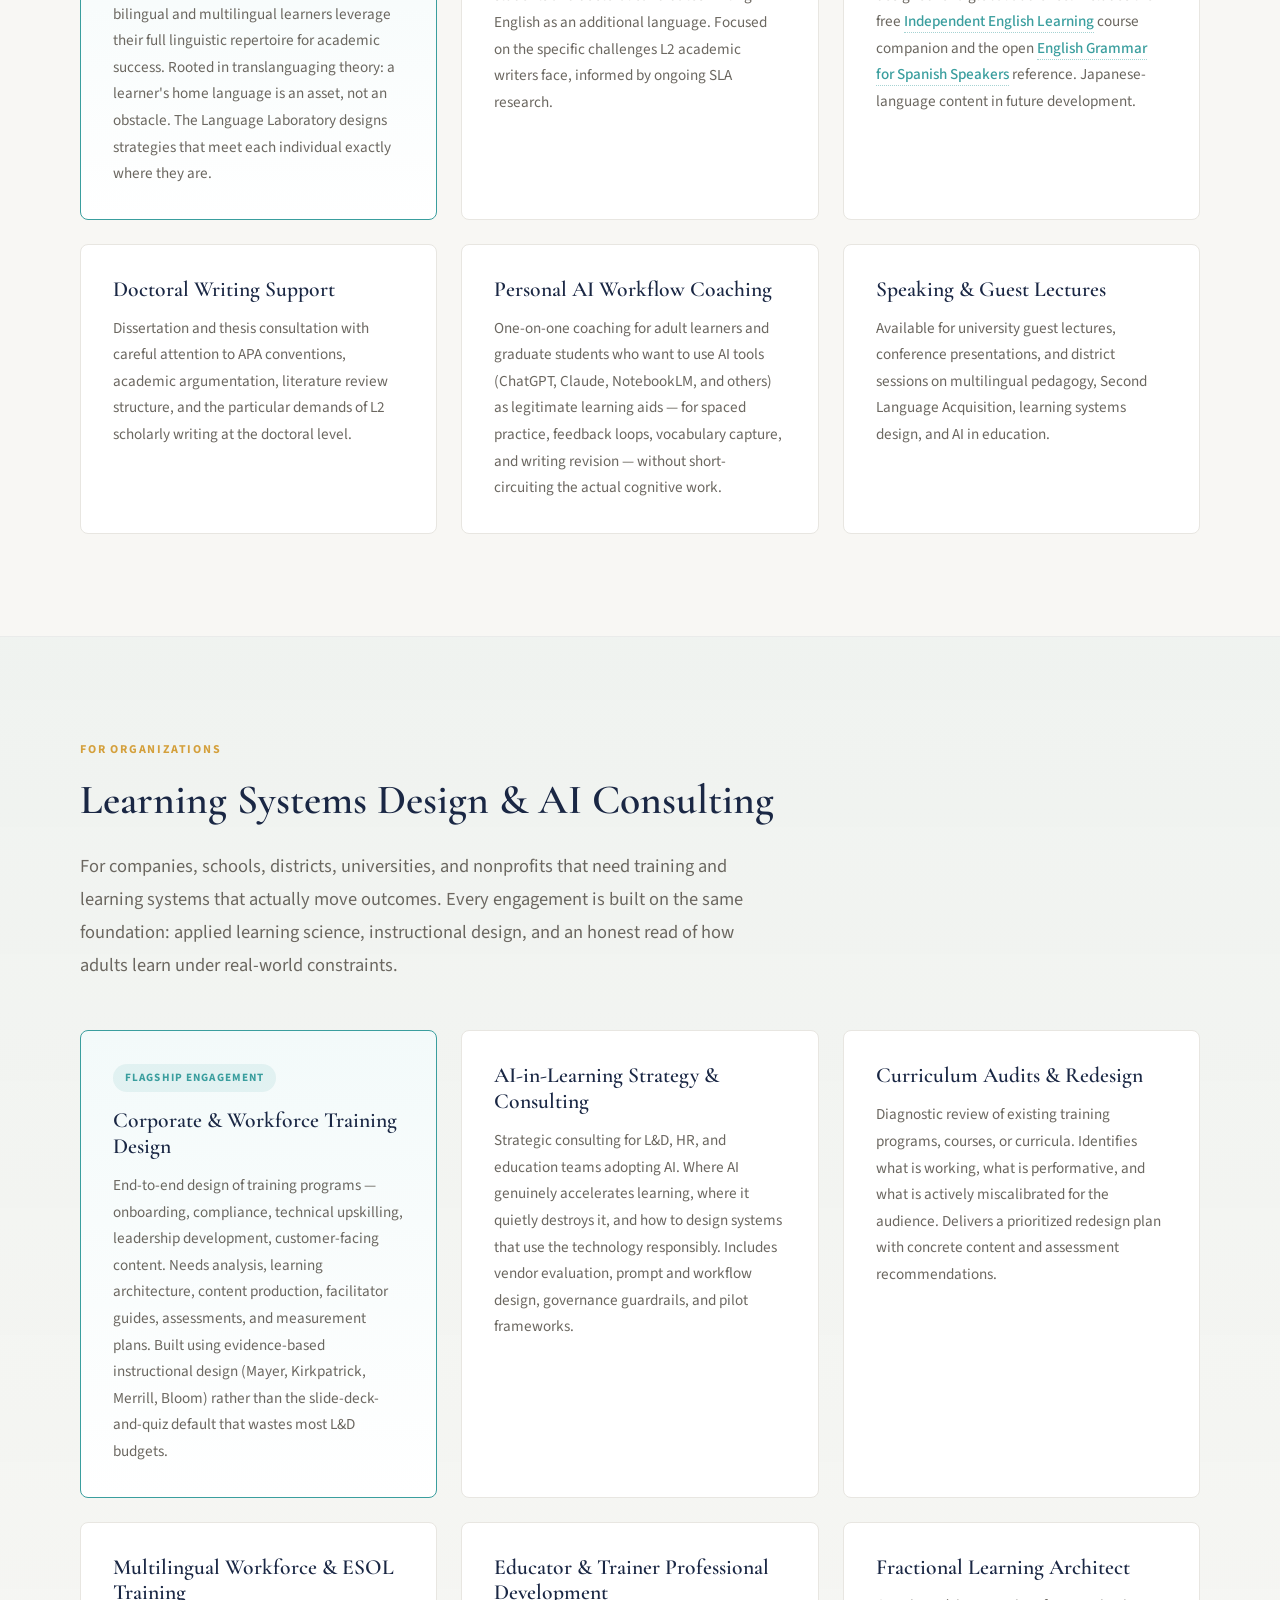
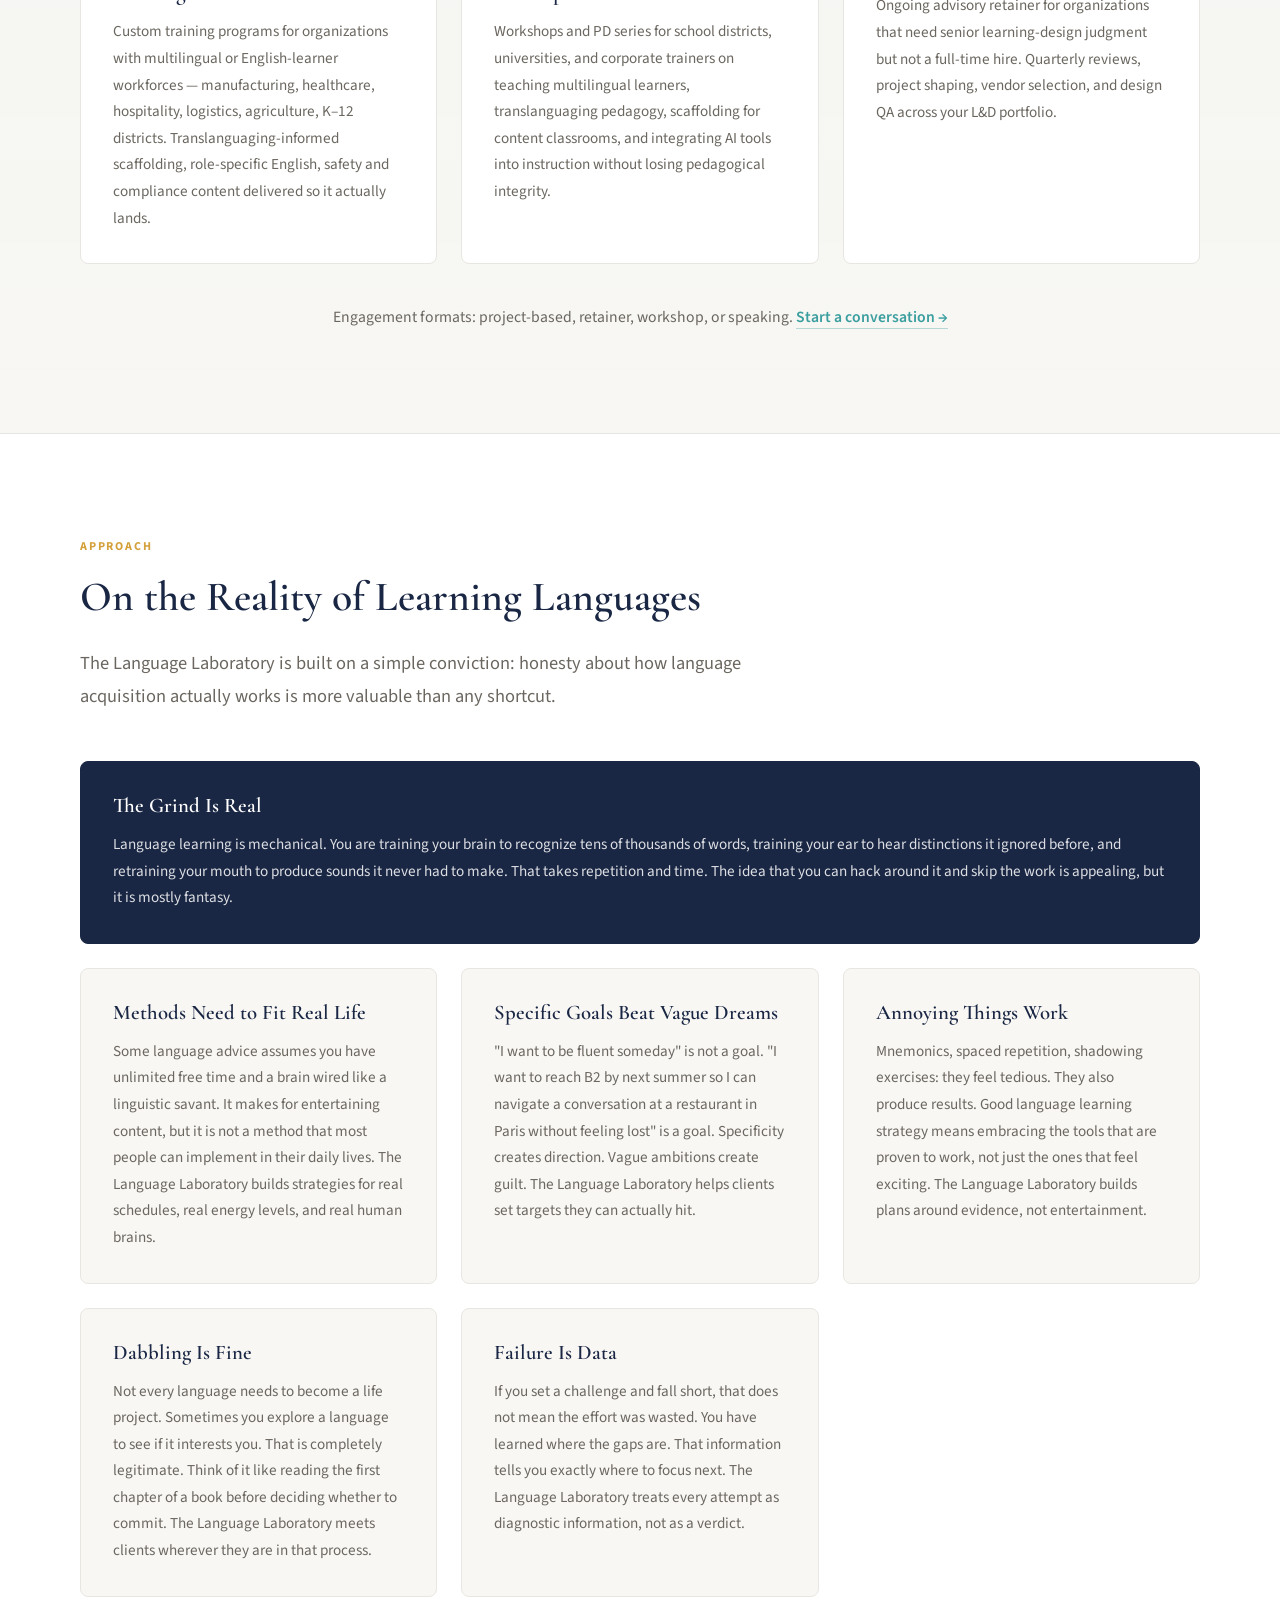
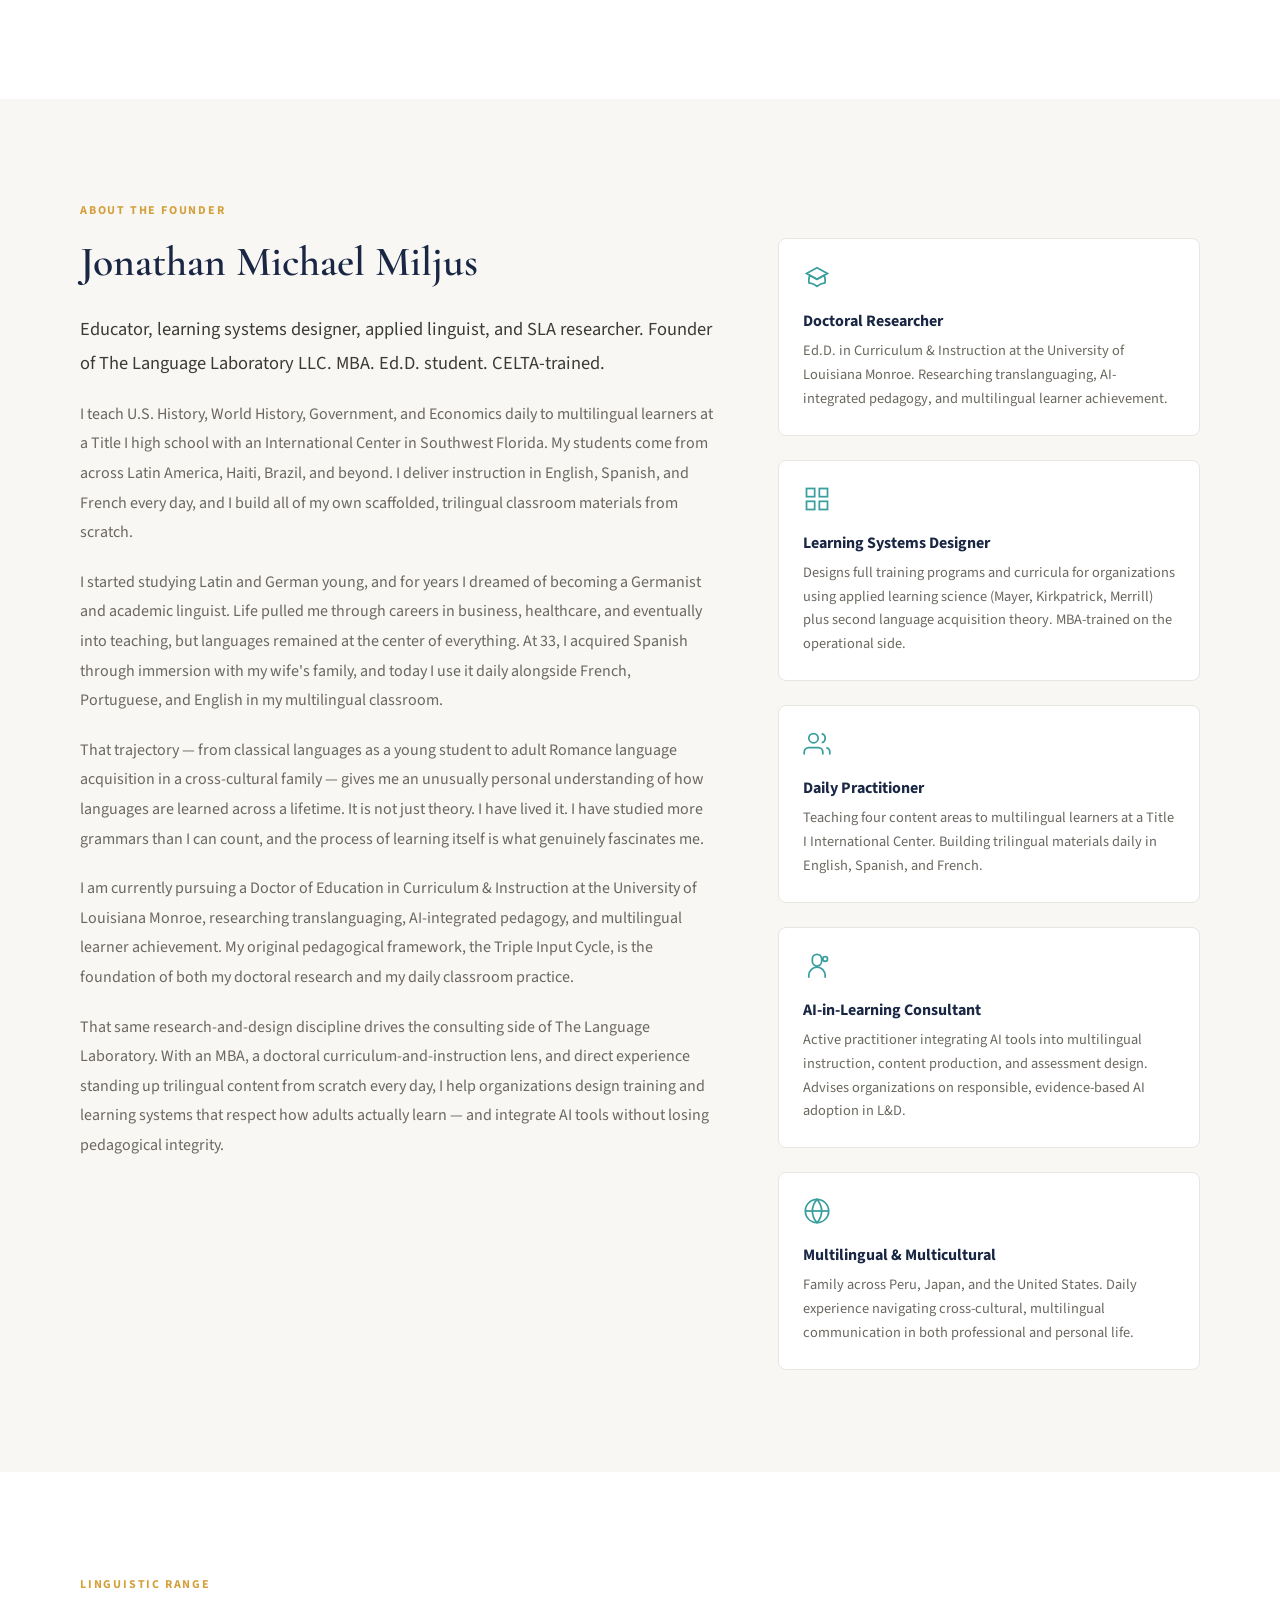
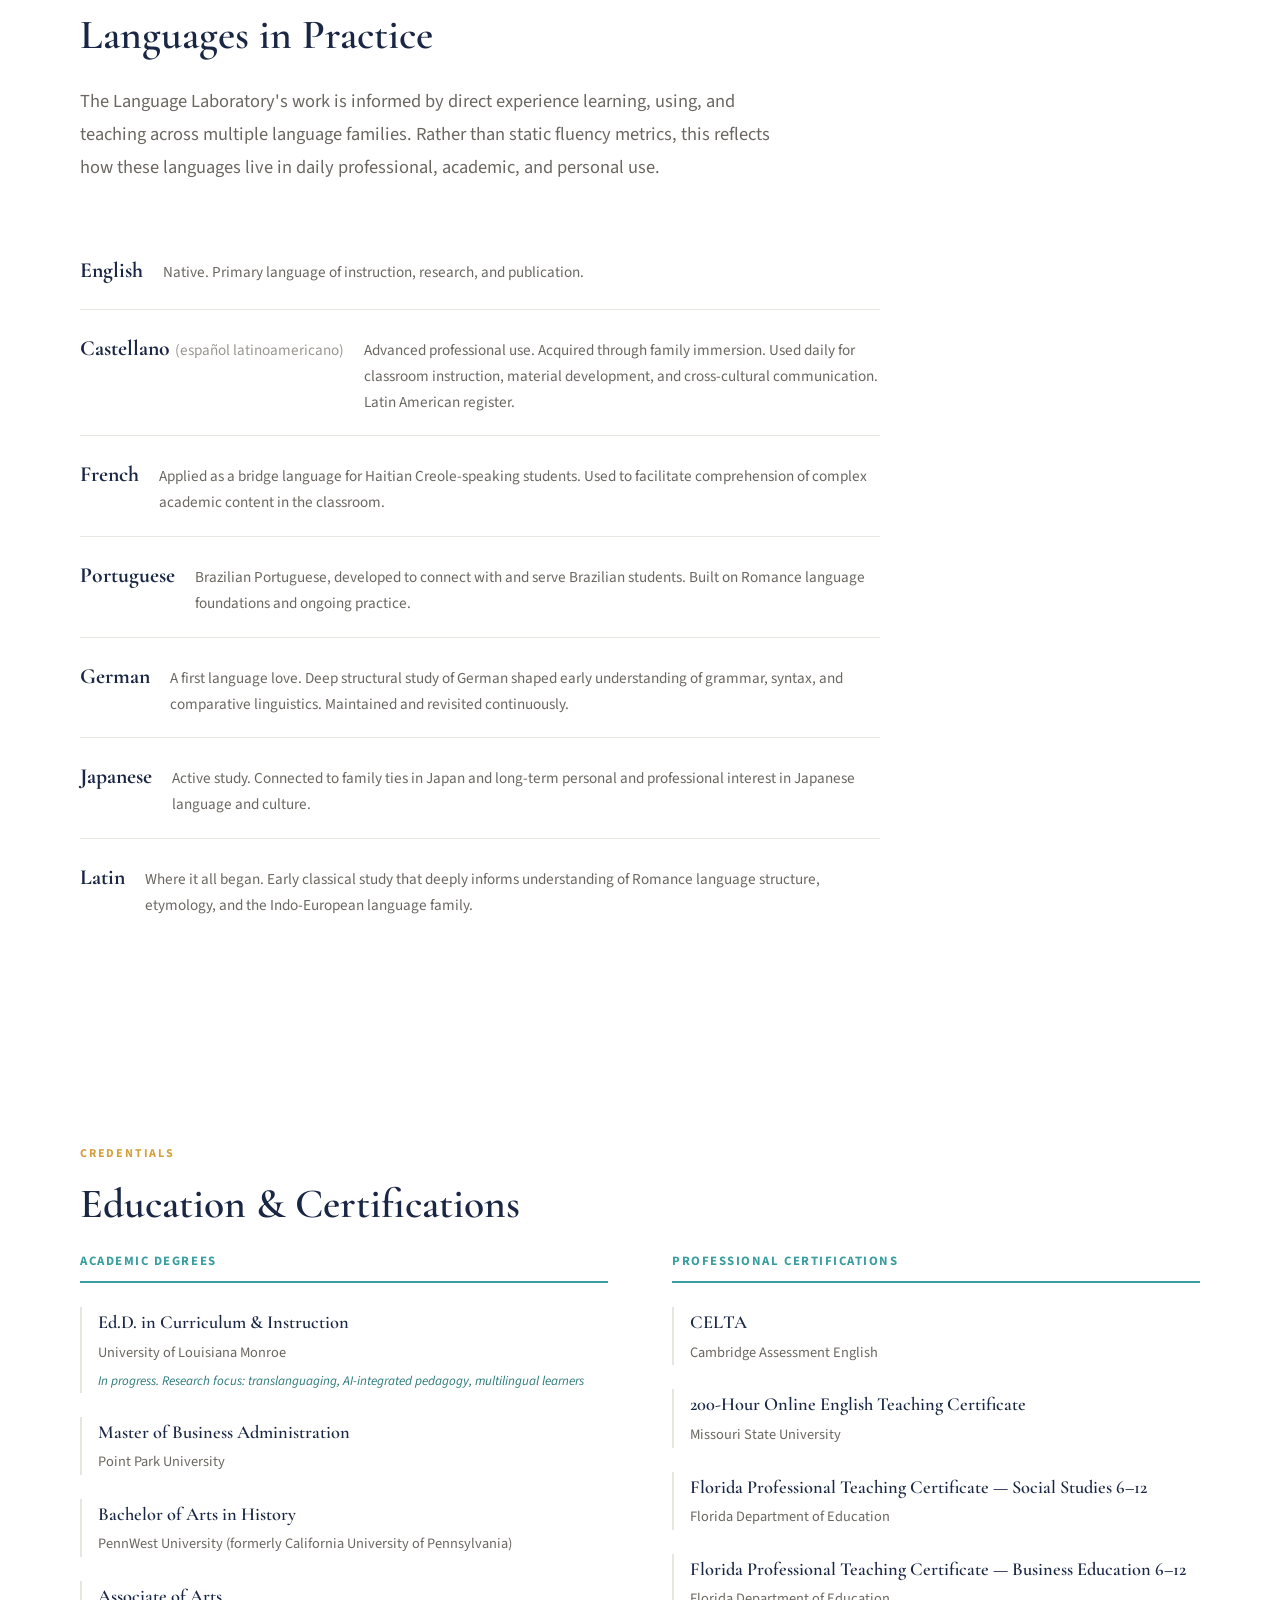
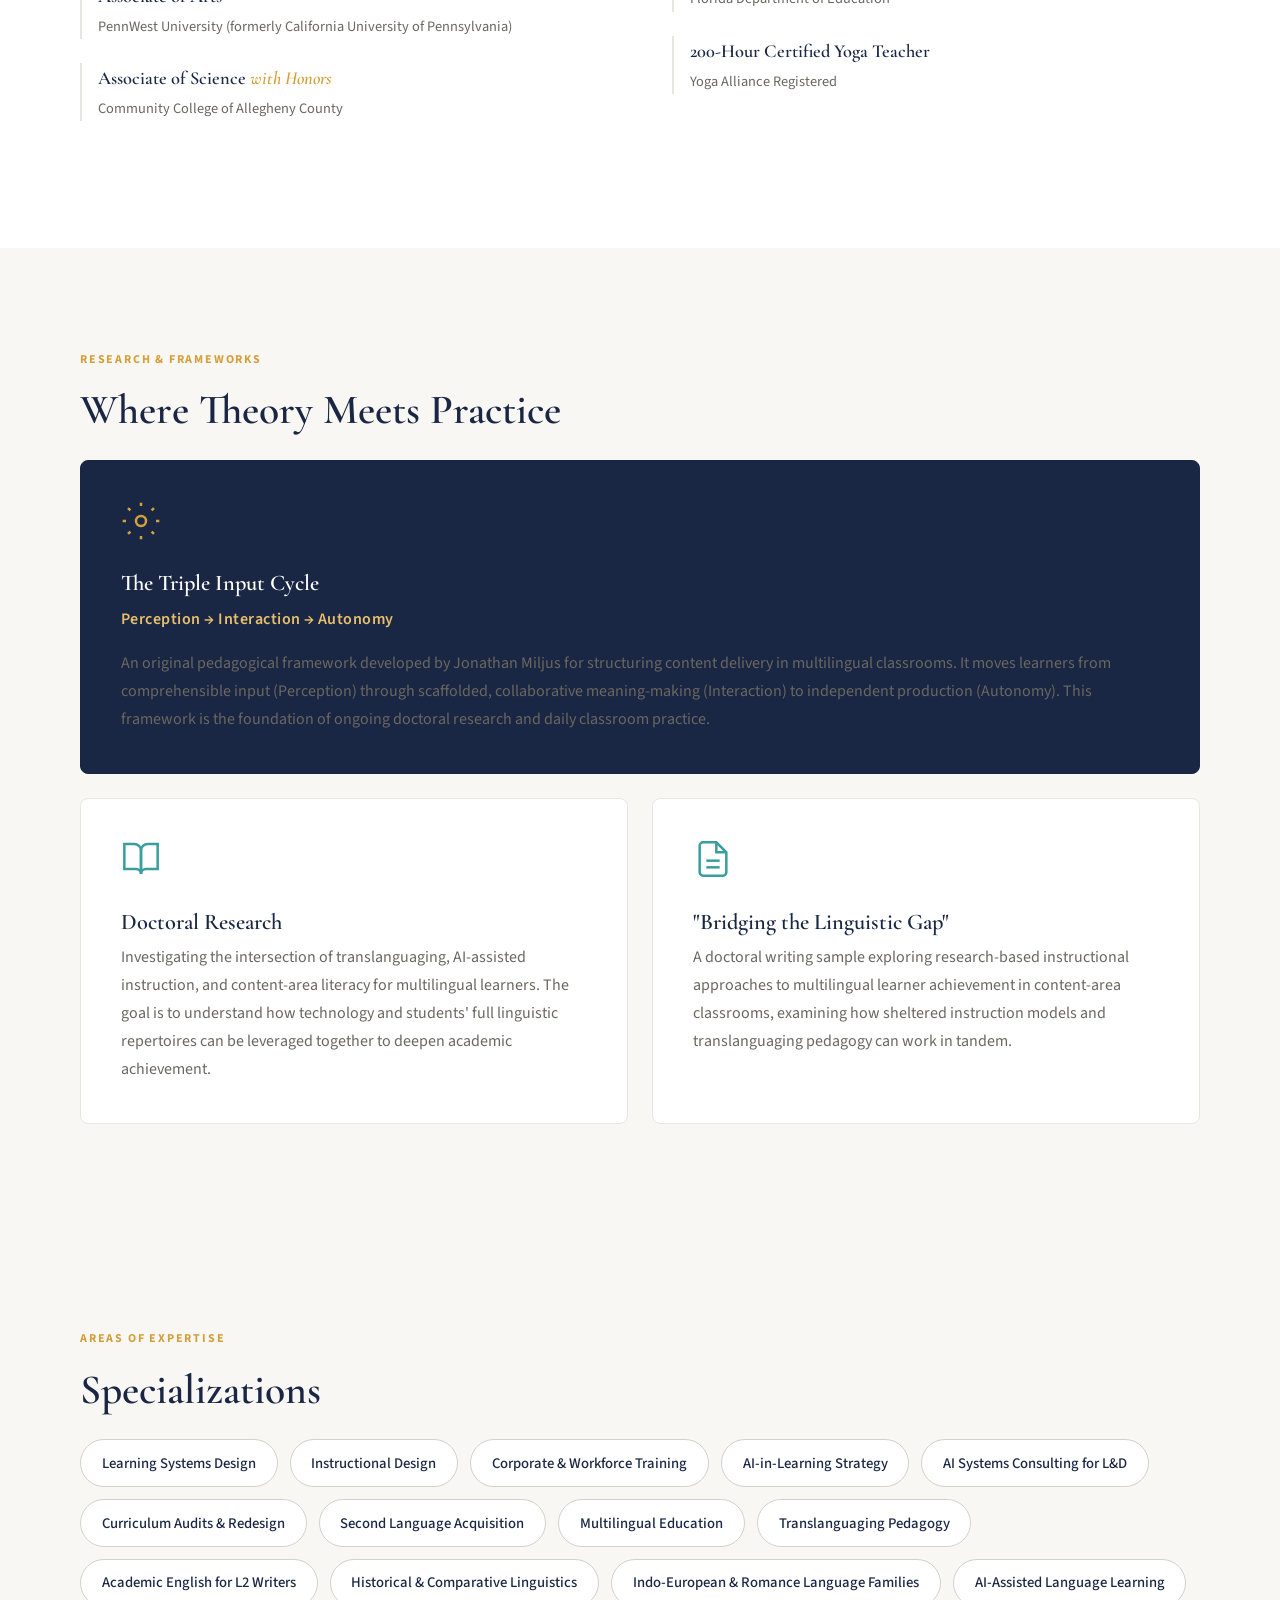
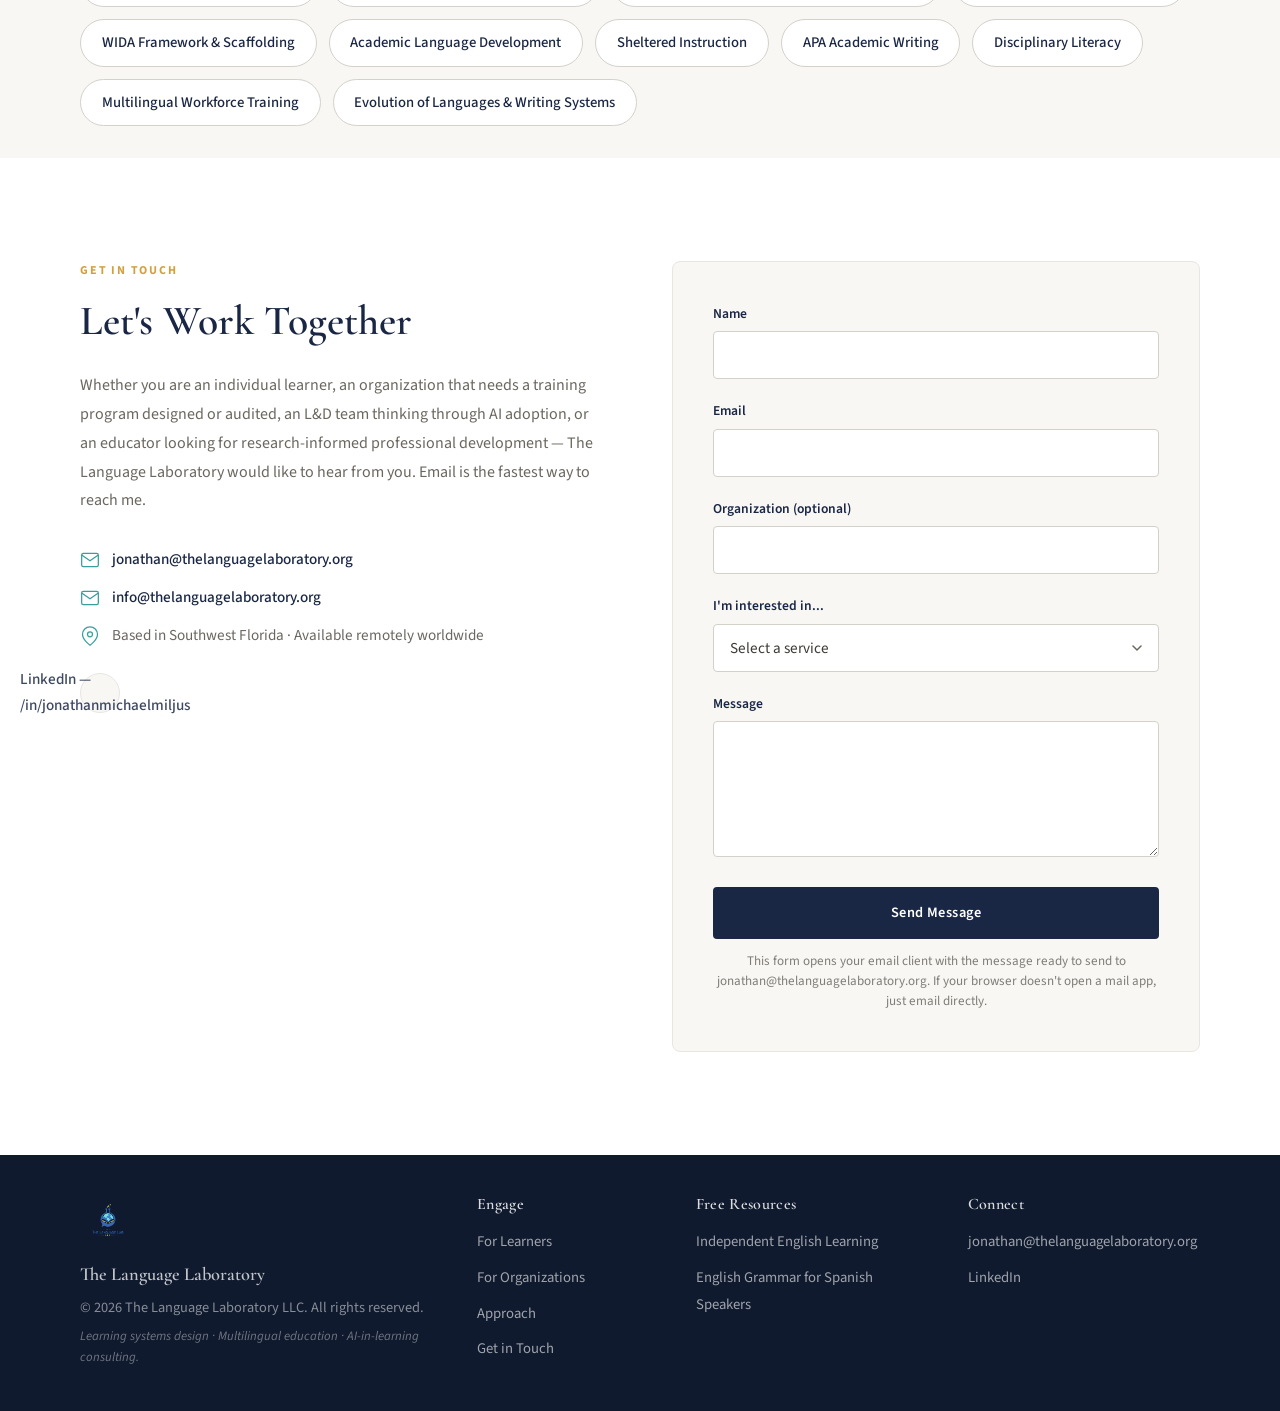
==== commit 698821e1: "Reposition site: dual-track Learning Systems Design + AI consulting + ESL - Add 'For Organizations' " ====
--- a/index.html
+++ b/index.html
@@ -3,12 +3,15 @@
 <head>
   <meta charset="UTF-8">
   <meta name="viewport" content="width=device-width, initial-scale=1.0">
-  <title>The Language Laboratory LLC — Research-Driven Language Education &amp; Multilingual Coaching</title>
-  <meta name="description" content="The Language Laboratory LLC ofrece consultoría en inglés académico, coaching multilingüe y materiales de adquisición de idiomas fundamentados en investigación SLA. Fundado por Jonathan Michael Miljus, MBA, educador multilingüe e investigador doctoral. Academic English consultation, multilingual coaching, and SLA-grounded language learning materials.">
-  <meta name="keywords" content="SLA, Second Language Acquisition, adquisición de segundas lenguas, multilingual coaching, academic English, castellano, español, inglés académico, translanguaging, language learning, aprendizaje de idiomas, The Language Laboratory LLC, Jonathan Miljus">
-  <meta property="og:title" content="The Language Laboratory LLC — Research-Driven Language Education">
-  <meta property="og:description" content="Multilingual coaching, academic English consultation, and SLA-grounded language learning content. Founded by Jonathan Michael Miljus.">
+  <title>The Language Laboratory LLC — Learning Systems Design, Multilingual Education &amp; AI Consulting</title>
+  <meta name="description" content="The Language Laboratory LLC designs research-grounded learning systems for organizations and individuals. Services include corporate training design, AI-in-learning consulting, multilingual academic coaching, academic English consultation, and SLA-based curriculum development. Founded by Jonathan Michael Miljus, MBA, Ed.D. student, CELTA-trained multilingual educator and applied linguist.">
+  <meta name="keywords" content="learning systems design, instructional design, corporate training design, L&amp;D consulting, AI in learning, AI training consultant, AI systems consulting, second language acquisition, SLA, multilingual coaching, academic English, translanguaging, curriculum design, employee training, workforce development, The Language Laboratory LLC, Jonathan Miljus, Jonathan Michael Miljus">
+  <meta property="og:title" content="The Language Laboratory LLC — Learning Systems Design &amp; AI Consulting">
+  <meta property="og:description" content="Research-grounded learning systems for organizations and individuals: corporate training design, AI consulting for L&amp;D, multilingual academic coaching, and SLA-based curriculum. Founded by Jonathan Michael Miljus.">
   <meta property="og:type" content="website">
+  <meta property="og:url" content="https://www.thelanguagelaboratory.org/">
+  <meta name="twitter:card" content="summary_large_image">
+  <link rel="canonical" href="https://www.thelanguagelaboratory.org/">
   <link rel="icon" type="image/png" href="assets/images/logo.png">
   <link rel="preconnect" href="https://fonts.googleapis.com">
   <link rel="preconnect" href="https://fonts.gstatic.com" crossorigin>
@@ -28,7 +31,8 @@
         <span></span><span></span><span></span>
       </button>
       <ul class="nav-links" id="navLinks">
-        <li><a href="#services">Services</a></li>
+        <li><a href="#services">For Learners</a></li>
+        <li><a href="#organizations">For Organizations</a></li>
         <li><a href="#philosophy">Approach</a></li>
         <li><a href="#about">About Jonathan</a></li>
         <li><a href="#credentials">Credentials</a></li>
@@ -44,11 +48,11 @@
     <div class="hero-content">
       <div class="hero-text">
         <p class="hero-label">The Language Laboratory LLC</p>
-        <h1 class="hero-title">Research-Driven<br>Language Education.<br><em>Real-World Results.</em></h1>
-        <p class="hero-subtitle">Multilingual coaching, academic English consultation, and language learning content grounded in Second Language Acquisition research and shaped by years of daily multilingual classroom practice.</p>
+        <h1 class="hero-title">Learning Systems<br>Built on Research.<br><em>Designed for Real Humans.</em></h1>
+        <p class="hero-subtitle">Learning systems design, multilingual academic coaching, corporate training, and AI-in-learning consulting. Grounded in Second Language Acquisition theory, instructional design research, and years of daily classroom and cross-cultural practice. For individual learners and for the organizations that train them.</p>
         <div class="hero-actions">
           <a href="#contact" class="btn btn-primary">Book a Consultation</a>
-          <a href="#services" class="btn btn-outline">Explore Services</a>
+          <a href="#organizations" class="btn btn-outline">For Organizations</a>
         </div>
       </div>
       <div class="hero-image">
@@ -70,26 +74,26 @@
         </div>
         <div class="diff-item">
           <span class="diff-number">4</span>
-          <span class="diff-text">Content areas taught in ESOL</span>
+          <span class="diff-text">Content areas taught daily to multilingual learners</span>
         </div>
         <div class="diff-item">
           <span class="diff-number">3</span>
-          <span class="diff-text">Advanced degrees earned or in progress</span>
+          <span class="diff-text">Advanced degrees (MBA, Ed.D. in progress, B.A.)</span>
         </div>
         <div class="diff-item">
           <span class="diff-number">2</span>
-          <span class="diff-text">Florida teaching certifications</span>
-        </div>
-      </div>
-    </div>
-  </section>
-
-  <!-- Services -->
+          <span class="diff-text">Florida teaching certifications + CELTA</span>
+        </div>
+      </div>
+    </div>
+  </section>
+
+  <!-- Services for Learners -->
   <section class="section services" id="services">
     <div class="container">
-      <div class="section-label">Services</div>
-      <h2 class="section-title">What The Language Laboratory Offers</h2>
-      <p class="section-intro">The Language Laboratory LLC provides research-grounded services for multilingual learners, educators, and institutions. Every engagement is informed by current SLA theory and built from direct experience in multilingual classrooms.</p>
+      <div class="section-label">For Learners</div>
+      <h2 class="section-title">Services for Individuals &amp; Students</h2>
+      <p class="section-intro">Research-grounded coaching and content for multilingual learners, doctoral candidates, and self-directed adults. Every engagement is informed by current SLA theory and built from direct experience in multilingual classrooms.</p>
       <div class="services-grid">
         <div class="service-card service-featured">
           <div class="service-tag">Core Service</div>
@@ -102,21 +106,58 @@
         </div>
         <div class="service-card">
           <h3>Language Learning Content &amp; Materials</h3>
-          <p>Original SLA-grounded instructional content designed for a global audience. Currently developing materials primarily for Spanish-speaking learners, with Japanese-language content in future development. Built on research, not gimmicks.</p>
+          <p>Original SLA-grounded instructional content designed for a global audience. Includes the free <a href="https://jonathanmiljus.github.io/independent-english-learning/" target="_blank" rel="noopener">Independent English Learning</a> course companion and the open <a href="https://jonathanmiljus.github.io/independent-english-learning/grammar/" target="_blank" rel="noopener">English Grammar for Spanish Speakers</a> reference. Japanese-language content in future development.</p>
         </div>
         <div class="service-card">
           <h3>Doctoral Writing Support</h3>
           <p>Dissertation and thesis consultation with careful attention to APA conventions, academic argumentation, literature review structure, and the particular demands of L2 scholarly writing at the doctoral level.</p>
         </div>
         <div class="service-card">
-          <h3>Professional Development</h3>
-          <p>Workshops for educators and school districts on teaching multilingual learners, translanguaging in content classrooms, scaffolding strategies, and integrating AI tools into language-rich instruction.</p>
+          <h3>Personal AI Workflow Coaching</h3>
+          <p>One-on-one coaching for adult learners and graduate students who want to use AI tools (ChatGPT, Claude, NotebookLM, and others) as legitimate learning aids — for spaced practice, feedback loops, vocabulary capture, and writing revision — without short-circuiting the actual cognitive work.</p>
         </div>
         <div class="service-card">
           <h3>Speaking &amp; Guest Lectures</h3>
-          <p>Available for university guest lectures, conference presentations, and district professional development sessions on multilingual pedagogy, Second Language Acquisition, and AI in education.</p>
-        </div>
-      </div>
+          <p>Available for university guest lectures, conference presentations, and district sessions on multilingual pedagogy, Second Language Acquisition, learning systems design, and AI in education.</p>
+        </div>
+      </div>
+    </div>
+  </section>
+
+  <!-- Services for Organizations -->
+  <section class="section services services-org" id="organizations">
+    <div class="container">
+      <div class="section-label">For Organizations</div>
+      <h2 class="section-title">Learning Systems Design &amp; AI Consulting</h2>
+      <p class="section-intro">For companies, schools, districts, universities, and nonprofits that need training and learning systems that actually move outcomes. Every engagement is built on the same foundation: applied learning science, instructional design, and an honest read of how adults learn under real-world constraints.</p>
+      <div class="services-grid">
+        <div class="service-card service-featured">
+          <div class="service-tag">Flagship Engagement</div>
+          <h3>Corporate &amp; Workforce Training Design</h3>
+          <p>End-to-end design of training programs — onboarding, compliance, technical upskilling, leadership development, customer-facing content. Needs analysis, learning architecture, content production, facilitator guides, assessments, and measurement plans. Built using evidence-based instructional design (Mayer, Kirkpatrick, Merrill, Bloom) rather than the slide-deck-and-quiz default that wastes most L&amp;D budgets.</p>
+        </div>
+        <div class="service-card">
+          <h3>AI-in-Learning Strategy &amp; Consulting</h3>
+          <p>Strategic consulting for L&amp;D, HR, and education teams adopting AI. Where AI genuinely accelerates learning, where it quietly destroys it, and how to design systems that use the technology responsibly. Includes vendor evaluation, prompt and workflow design, governance guardrails, and pilot frameworks.</p>
+        </div>
+        <div class="service-card">
+          <h3>Curriculum Audits &amp; Redesign</h3>
+          <p>Diagnostic review of existing training programs, courses, or curricula. Identifies what is working, what is performative, and what is actively miscalibrated for the audience. Delivers a prioritized redesign plan with concrete content and assessment recommendations.</p>
+        </div>
+        <div class="service-card">
+          <h3>Multilingual Workforce &amp; ESOL Training</h3>
+          <p>Custom training programs for organizations with multilingual or English-learner workforces — manufacturing, healthcare, hospitality, logistics, agriculture, K–12 districts. Translanguaging-informed scaffolding, role-specific English, safety and compliance content delivered so it actually lands.</p>
+        </div>
+        <div class="service-card">
+          <h3>Educator &amp; Trainer Professional Development</h3>
+          <p>Workshops and PD series for school districts, universities, and corporate trainers on teaching multilingual learners, translanguaging pedagogy, scaffolding for content classrooms, and integrating AI tools into instruction without losing pedagogical integrity.</p>
+        </div>
+        <div class="service-card">
+          <h3>Fractional Learning Architect</h3>
+          <p>Ongoing advisory retainer for organizations that need senior learning-design judgment but not a full-time hire. Quarterly reviews, project shaping, vendor selection, and design QA across your L&amp;D portfolio.</p>
+        </div>
+      </div>
+      <p class="section-cta-line">Engagement formats: project-based, retainer, workshop, or speaking. <a href="#contact">Start a conversation →</a></p>
     </div>
   </section>
 
@@ -162,11 +203,12 @@
       <div class="about-grid">
         <div class="about-main">
           <h2 class="section-title">Jonathan Michael Miljus</h2>
-          <p class="about-lead">Multilingual educator, applied linguist, and SLA researcher. Founder of The Language Laboratory LLC.</p>
+          <p class="about-lead">Educator, learning systems designer, applied linguist, and SLA researcher. Founder of The Language Laboratory LLC. MBA. Ed.D. student. CELTA-trained.</p>
           <p>I teach U.S. History, World History, Government, and Economics daily to multilingual learners at a Title I high school with an International Center in Southwest Florida. My students come from across Latin America, Haiti, Brazil, and beyond. I deliver instruction in English, Spanish, and French every day, and I build all of my own scaffolded, trilingual classroom materials from scratch.</p>
           <p>I started studying Latin and German young, and for years I dreamed of becoming a Germanist and academic linguist. Life pulled me through careers in business, healthcare, and eventually into teaching, but languages remained at the center of everything. At 33, I acquired Spanish through immersion with my wife's family, and today I use it daily alongside French, Portuguese, and English in my multilingual classroom.</p>
           <p>That trajectory — from classical languages as a young student to adult Romance language acquisition in a cross-cultural family — gives me an unusually personal understanding of how languages are learned across a lifetime. It is not just theory. I have lived it. I have studied more grammars than I can count, and the process of learning itself is what genuinely fascinates me.</p>
           <p>I am currently pursuing a Doctor of Education in Curriculum &amp; Instruction at the University of Louisiana Monroe, researching translanguaging, AI-integrated pedagogy, and multilingual learner achievement. My original pedagogical framework, the Triple Input Cycle, is the foundation of both my doctoral research and my daily classroom practice.</p>
+          <p>That same research-and-design discipline drives the consulting side of The Language Laboratory. With an MBA, a doctoral curriculum-and-instruction lens, and direct experience standing up trilingual content from scratch every day, I help organizations design training and learning systems that respect how adults actually learn — and integrate AI tools without losing pedagogical integrity.</p>
         </div>
         <div class="about-sidebar">
           <div class="about-card">
@@ -178,10 +220,24 @@
           </div>
           <div class="about-card">
             <div class="about-card-icon">
+              <svg width="28" height="28" viewBox="0 0 24 24" fill="none" stroke="currentColor" stroke-width="1.5"><rect x="3" y="3" width="7" height="7"/><rect x="14" y="3" width="7" height="7"/><rect x="14" y="14" width="7" height="7"/><rect x="3" y="14" width="7" height="7"/></svg>
+            </div>
+            <h3>Learning Systems Designer</h3>
+            <p>Designs full training programs and curricula for organizations using applied learning science (Mayer, Kirkpatrick, Merrill) plus second language acquisition theory. MBA-trained on the operational side.</p>
+          </div>
+          <div class="about-card">
+            <div class="about-card-icon">
               <svg width="28" height="28" viewBox="0 0 24 24" fill="none" stroke="currentColor" stroke-width="1.5"><path d="M17 21v-2a4 4 0 00-4-4H5a4 4 0 00-4 4v2"/><circle cx="9" cy="7" r="4"/><path d="M23 21v-2a4 4 0 00-3-3.87"/><path d="M16 3.13a4 4 0 010 7.75"/></svg>
             </div>
             <h3>Daily Practitioner</h3>
             <p>Teaching four content areas to multilingual learners at a Title I International Center. Building trilingual materials daily in English, Spanish, and French.</p>
+          </div>
+          <div class="about-card">
+            <div class="about-card-icon">
+              <svg width="28" height="28" viewBox="0 0 24 24" fill="none" stroke="currentColor" stroke-width="1.5"><path d="M12 2a4 4 0 014 4v2a4 4 0 11-8 0V6a4 4 0 014-4z"/><path d="M5 22v-2a7 7 0 0114 0v2"/><circle cx="19" cy="6" r="2"/></svg>
+            </div>
+            <h3>AI-in-Learning Consultant</h3>
+            <p>Active practitioner integrating AI tools into multilingual instruction, content production, and assessment design. Advises organizations on responsible, evidence-based AI adoption in L&amp;D.</p>
           </div>
           <div class="about-card">
             <div class="about-card-icon">
@@ -335,6 +391,12 @@
       <div class="section-label">Areas of Expertise</div>
       <h2 class="section-title">Specializations</h2>
       <div class="expertise-grid">
+        <div class="expertise-tag">Learning Systems Design</div>
+        <div class="expertise-tag">Instructional Design</div>
+        <div class="expertise-tag">Corporate &amp; Workforce Training</div>
+        <div class="expertise-tag">AI-in-Learning Strategy</div>
+        <div class="expertise-tag">AI Systems Consulting for L&amp;D</div>
+        <div class="expertise-tag">Curriculum Audits &amp; Redesign</div>
         <div class="expertise-tag">Second Language Acquisition</div>
         <div class="expertise-tag">Multilingual Education</div>
         <div class="expertise-tag">Translanguaging Pedagogy</div>
@@ -342,13 +404,12 @@
         <div class="expertise-tag">Historical &amp; Comparative Linguistics</div>
         <div class="expertise-tag">Indo-European &amp; Romance Language Families</div>
         <div class="expertise-tag">AI-Assisted Language Learning</div>
-        <div class="expertise-tag">Language Pedagogy &amp; Curriculum Design</div>
         <div class="expertise-tag">WIDA Framework &amp; Scaffolding</div>
         <div class="expertise-tag">Academic Language Development</div>
         <div class="expertise-tag">Sheltered Instruction</div>
         <div class="expertise-tag">APA Academic Writing</div>
         <div class="expertise-tag">Disciplinary Literacy</div>
-        <div class="expertise-tag">World History &amp; Intellectual History</div>
+        <div class="expertise-tag">Multilingual Workforce Training</div>
         <div class="expertise-tag">Evolution of Languages &amp; Writing Systems</div>
       </div>
     </div>
@@ -361,25 +422,30 @@
         <div class="contact-info">
           <div class="section-label">Get in Touch</div>
           <h2 class="section-title">Let's Work Together</h2>
-          <p>Whether you are a multilingual learner navigating academic English, an educator looking for research-informed professional development, or an institution seeking expertise in multilingual instruction, The Language Laboratory would like to hear from you.</p>
+          <p>Whether you are an individual learner, an organization that needs a training program designed or audited, an L&amp;D team thinking through AI adoption, or an educator looking for research-informed professional development — The Language Laboratory would like to hear from you. Email is the fastest way to reach me.</p>
           <div class="contact-details">
             <div class="contact-detail">
               <svg width="20" height="20" viewBox="0 0 24 24" fill="none" stroke="currentColor" stroke-width="1.5"><path d="M4 4h16c1.1 0 2 .9 2 2v12c0 1.1-.9 2-2 2H4c-1.1 0-2-.9-2-2V6c0-1.1.9-2 2-2z"/><polyline points="22,6 12,13 2,6"/></svg>
-              <a href="/cdn-cgi/l/email-protection#650c0b030a25110d0009040b02100402000904070a1704110a171c4b0a1702"><span class="__cf_email__" data-cfemail="1c75727a735c687479707d727b697d7b79707d7e736e7d68736e6532736e7b">[email&#160;protected]</span></a>
+              <a href="mailto:jonathan@thelanguagelaboratory.org">jonathan@thelanguagelaboratory.org</a>
+            </div>
+            <div class="contact-detail">
+              <svg width="20" height="20" viewBox="0 0 24 24" fill="none" stroke="currentColor" stroke-width="1.5"><path d="M4 4h16c1.1 0 2 .9 2 2v12c0 1.1-.9 2-2 2H4c-1.1 0-2-.9-2-2V6c0-1.1.9-2 2-2z"/><polyline points="22,6 12,13 2,6"/></svg>
+              <a href="mailto:info@thelanguagelaboratory.org">info@thelanguagelaboratory.org</a>
             </div>
             <div class="contact-detail">
               <svg width="20" height="20" viewBox="0 0 24 24" fill="none" stroke="currentColor" stroke-width="1.5"><path d="M21 10c0 7-9 13-9 13s-9-6-9-13a9 9 0 0118 0z"/><circle cx="12" cy="10" r="3"/></svg>
-              <span>Southwest Florida</span>
+              <span>Based in Southwest Florida · Available remotely worldwide</span>
             </div>
           </div>
           <div class="contact-social">
-            <a href="https://www.linkedin.com/in/jonathanmichaelmiljus" target="_blank" rel="noopener noreferrer" class="social-link" aria-label="LinkedIn">
+            <a href="https://www.linkedin.com/in/jonathanmichaelmiljus/" target="_blank" rel="noopener noreferrer" class="social-link" aria-label="LinkedIn — Jonathan Michael Miljus">
               <svg width="22" height="22" viewBox="0 0 24 24" fill="currentColor"><path d="M20.447 20.452h-3.554v-5.569c0-1.328-.027-3.037-1.852-3.037-1.853 0-2.136 1.445-2.136 2.939v5.667H9.351V9h3.414v1.561h.046c.477-.9 1.637-1.85 3.37-1.85 3.601 0 4.267 2.37 4.267 5.455v6.286zM5.337 7.433a2.062 2.062 0 01-2.063-2.065 2.064 2.064 0 112.063 2.065zm1.782 13.019H3.555V9h3.564v11.452zM22.225 0H1.771C.792 0 0 .774 0 1.729v20.542C0 23.227.792 24 1.771 24h20.451C23.2 24 24 23.227 24 22.271V1.729C24 .774 23.2 0 22.222 0h.003z"/></svg>
+              <span class="social-link-label">LinkedIn — /in/jonathanmichaelmiljus</span>
             </a>
           </div>
         </div>
         <div class="contact-form-wrapper">
-          <form class="contact-form" id="contactForm" action="https://formspree.io/f/YOUR_FORM_ID" method="POST">
+          <form class="contact-form" id="contactForm" action="mailto:jonathan@thelanguagelaboratory.org" method="POST" enctype="text/plain">
             <div class="form-group">
               <label for="name">Name</label>
               <input type="text" id="name" name="name" required>
@@ -387,18 +453,32 @@
             <div class="form-group">
               <label for="email">Email</label>
               <input type="email" id="email" name="email" required>
+            </div>
+            <div class="form-group">
+              <label for="organization">Organization (optional)</label>
+              <input type="text" id="organization" name="organization">
             </div>
             <div class="form-group">
               <label for="interest">I'm interested in...</label>
               <select id="interest" name="interest">
                 <option value="">Select a service</option>
-                <option value="multilingual-coaching">Multilingual Academic Coaching</option>
-                <option value="academic-english">Academic English Consultation</option>
-                <option value="doctoral-writing">Doctoral Writing Support</option>
-                <option value="language-materials">Language Learning Content / Materials</option>
-                <option value="professional-development">Professional Development / Workshop</option>
+                <optgroup label="For Organizations">
+                  <option value="corporate-training">Corporate / Workforce Training Design</option>
+                  <option value="ai-consulting">AI-in-Learning Strategy &amp; Consulting</option>
+                  <option value="curriculum-audit">Curriculum Audit / Redesign</option>
+                  <option value="multilingual-workforce">Multilingual Workforce / ESOL Training</option>
+                  <option value="educator-pd">Educator / Trainer Professional Development</option>
+                  <option value="fractional-architect">Fractional Learning Architect (Retainer)</option>
+                </optgroup>
+                <optgroup label="For Individuals">
+                  <option value="multilingual-coaching">Multilingual Academic Coaching</option>
+                  <option value="academic-english">Academic English Consultation</option>
+                  <option value="doctoral-writing">Doctoral Writing Support</option>
+                  <option value="ai-workflow-coaching">Personal AI Workflow Coaching</option>
+                  <option value="language-materials">Language Learning Content / Materials</option>
+                </optgroup>
                 <option value="speaking">Speaking / Guest Lecture</option>
-                <option value="other">Other</option>
+                <option value="other">Something Else</option>
               </select>
             </div>
             <div class="form-group">
@@ -406,6 +486,7 @@
               <textarea id="message" name="message" rows="5" required></textarea>
             </div>
             <button type="submit" class="btn btn-primary btn-full">Send Message</button>
+            <p class="form-note">This form opens your email client with the message ready to send to jonathan@thelanguagelaboratory.org. If your browser doesn't open a mail app, just email directly.</p>
           </form>
         </div>
       </div>
@@ -419,4 +500,36 @@
         <div class="footer-brand">
           <img src="assets/images/logo.png" alt="The Language Laboratory LLC" class="footer-logo">
           <span class="footer-logo-text">The Language Laboratory</span>
-          <p>&copy; 2026 The Language Laboratory LLC. All rights reserved.</
+          <p>&copy; 2026 The Language Laboratory LLC. All rights reserved.</p>
+          <p class="footer-tag">Learning systems design · Multilingual education · AI-in-learning consulting.</p>
+        </div>
+        <div class="footer-col">
+          <h4>Engage</h4>
+          <ul>
+            <li><a href="#services">For Learners</a></li>
+            <li><a href="#organizations">For Organizations</a></li>
+            <li><a href="#philosophy">Approach</a></li>
+            <li><a href="#contact">Get in Touch</a></li>
+          </ul>
+        </div>
+        <div class="footer-col">
+          <h4>Free Resources</h4>
+          <ul>
+            <li><a href="https://jonathanmiljus.github.io/independent-english-learning/" target="_blank" rel="noopener">Independent English Learning</a></li>
+            <li><a href="https://jonathanmiljus.github.io/independent-english-learning/grammar/" target="_blank" rel="noopener">English Grammar for Spanish Speakers</a></li>
+          </ul>
+        </div>
+        <div class="footer-col">
+          <h4>Connect</h4>
+          <ul>
+            <li><a href="mailto:jonathan@thelanguagelaboratory.org">jonathan@thelanguagelaboratory.org</a></li>
+            <li><a href="https://www.linkedin.com/in/jonathanmichaelmiljus/" target="_blank" rel="noopener">LinkedIn</a></li>
+          </ul>
+        </div>
+      </div>
+    </div>
+  </footer>
+
+  <script src="script.js"></script>
+</body>
+</html>
--- a/styles.css
+++ b/styles.css
@@ -945,9 +945,10 @@
 }
 
 .footer-inner {
-  display: flex;
-  justify-content: space-between;
-  align-items: center;
+  display: grid;
+  grid-template-columns: 2fr 1fr 1.3fr 1.3fr;
+  gap: 2.5rem;
+  align-items: flex-start;
 }
 
 /* FOOTER LOGO — larger with brand text */
@@ -1168,3 +1169,127 @@
     gap: 1.25rem;
   }
 }
+
+/* ============================================
+   ADDITIONS — Dual-track positioning, footer columns, contact extras
+   ============================================ */
+
+/* Slightly tinted background for the "For Organizations" services
+   block so it reads as a distinct second track. */
+.services-org {
+  background: linear-gradient(180deg, rgba(58, 158, 158, 0.045) 0%, rgba(58, 158, 158, 0) 100%);
+  border-top: 1px solid rgba(26, 39, 68, 0.06);
+  border-bottom: 1px solid rgba(26, 39, 68, 0.06);
+}
+
+.section-cta-line {
+  text-align: center;
+  margin-top: 2.5rem;
+  font-size: 0.98rem;
+  color: var(--ink-soft, #6b6760);
+}
+
+.section-cta-line a {
+  color: #3a9e9e;
+  font-weight: 600;
+  text-decoration: none;
+  border-bottom: 1px solid rgba(58, 158, 158, 0.35);
+  transition: border-color 0.2s ease;
+}
+
+.section-cta-line a:hover {
+  border-bottom-color: #3a9e9e;
+}
+
+/* Inline links inside service-card body copy */
+.service-card a {
+  color: #3a9e9e;
+  font-weight: 500;
+  text-decoration: none;
+  border-bottom: 1px dotted rgba(58, 158, 158, 0.45);
+  transition: color 0.2s ease, border-color 0.2s ease;
+}
+
+.service-card a:hover {
+  color: #2c7a7a;
+  border-bottom-color: #2c7a7a;
+}
+
+/* Contact form helper text */
+.form-note {
+  margin-top: 0.85rem;
+  font-size: 0.82rem;
+  line-height: 1.5;
+  color: rgba(107, 103, 96, 0.85);
+  text-align: center;
+}
+
+/* Make the LinkedIn label visible next to the icon */
+.social-link {
+  display: inline-flex;
+  align-items: center;
+  gap: 0.6rem;
+}
+
+.social-link-label {
+  font-size: 0.95rem;
+  font-weight: 500;
+  color: rgba(26, 39, 68, 0.85);
+}
+
+.social-link:hover .social-link-label {
+  color: #3a9e9e;
+}
+
+/* Footer columns */
+.footer-tag {
+  font-size: 0.8rem !important;
+  color: rgba(255, 255, 255, 0.4) !important;
+  margin-top: 0.35rem;
+  font-style: italic;
+}
+
+.footer-col h4 {
+  font-family: var(--font-display);
+  font-size: 1rem;
+  font-weight: 600;
+  color: rgba(255, 255, 255, 0.85);
+  margin-bottom: 0.85rem;
+  letter-spacing: 0.02em;
+}
+
+.footer-col ul {
+  list-style: none;
+  padding: 0;
+  margin: 0;
+}
+
+.footer-col li {
+  margin-bottom: 0.55rem;
+}
+
+.footer-col a {
+  font-size: 0.92rem;
+  color: rgba(255, 255, 255, 0.6);
+  text-decoration: none;
+  transition: color 0.2s ease;
+  word-break: break-word;
+}
+
+.footer-col a:hover {
+  color: var(--gold-light, #d4b572);
+}
+
+@media (max-width: 960px) {
+  .footer-inner {
+    grid-template-columns: 1fr 1fr;
+    gap: 2rem;
+  }
+}
+
+@media (max-width: 600px) {
+  .footer-inner {
+    grid-template-columns: 1fr;
+    gap: 2rem;
+  }
+}
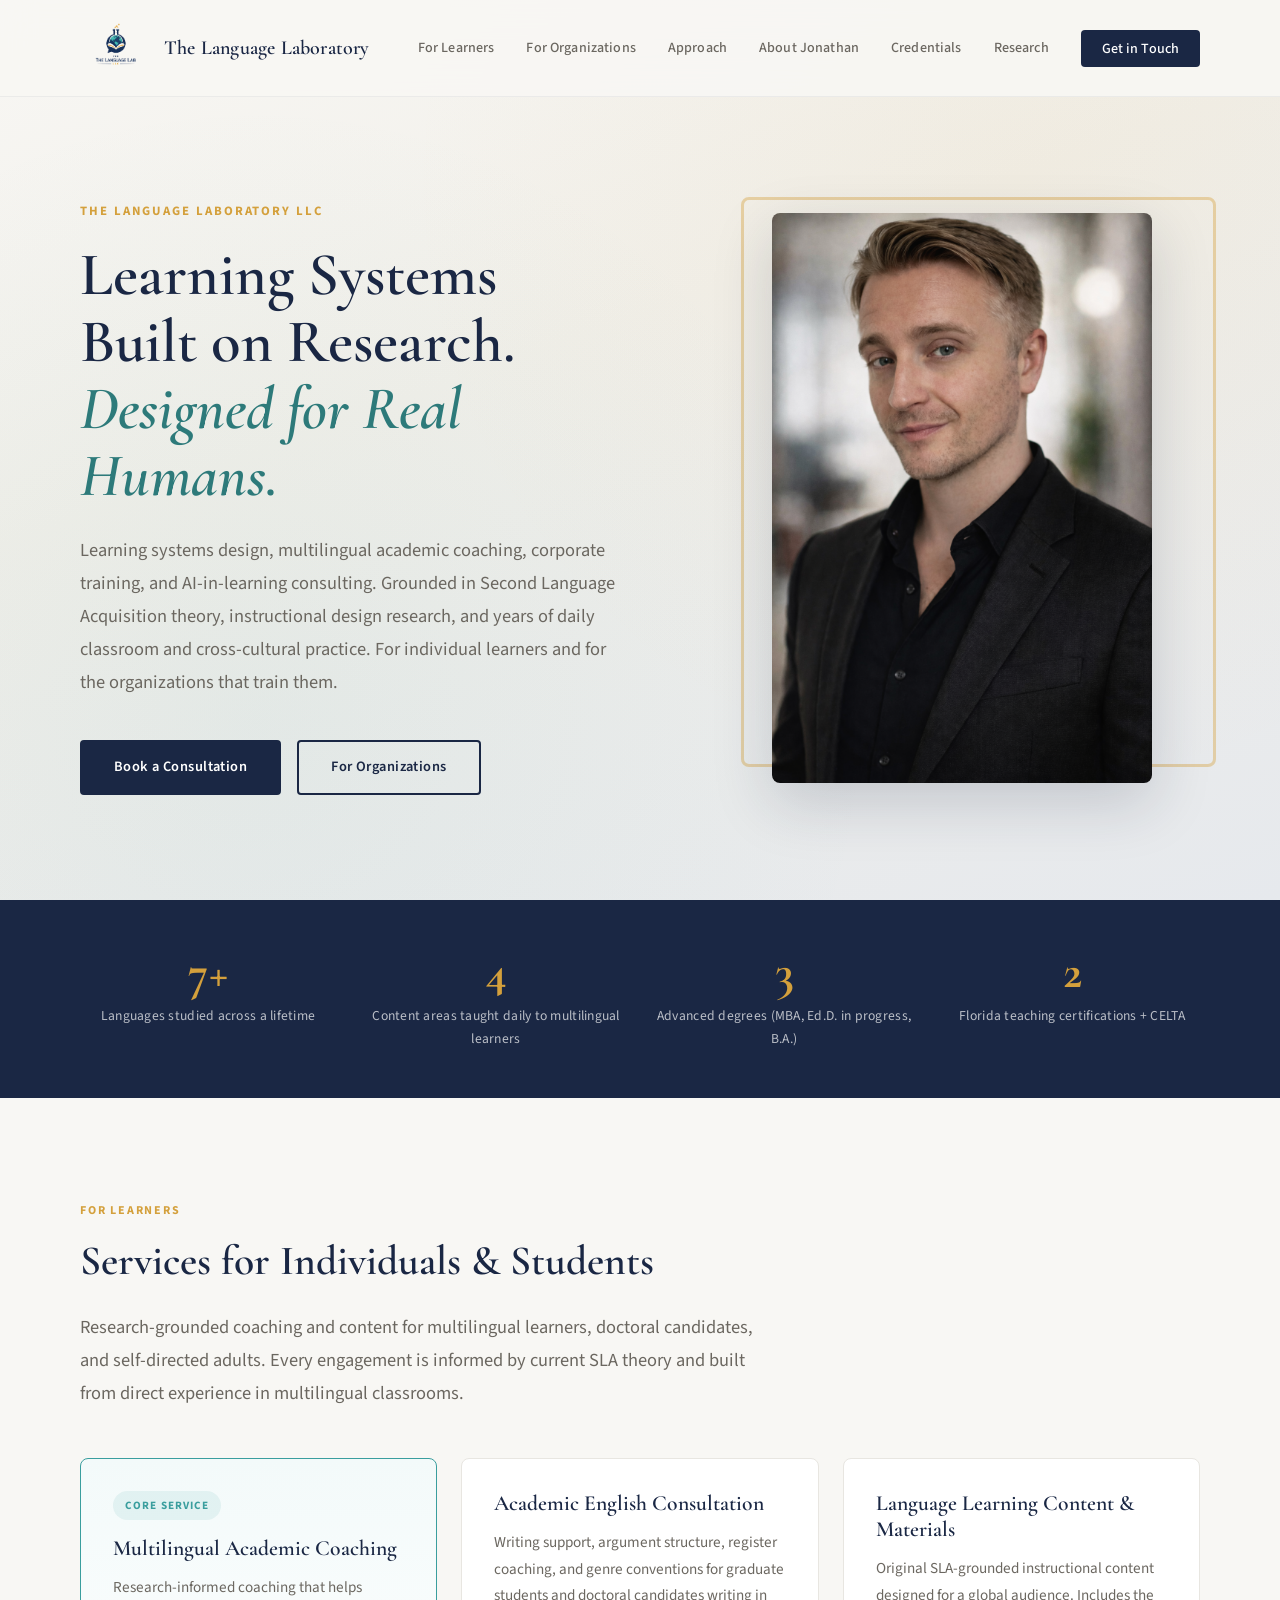
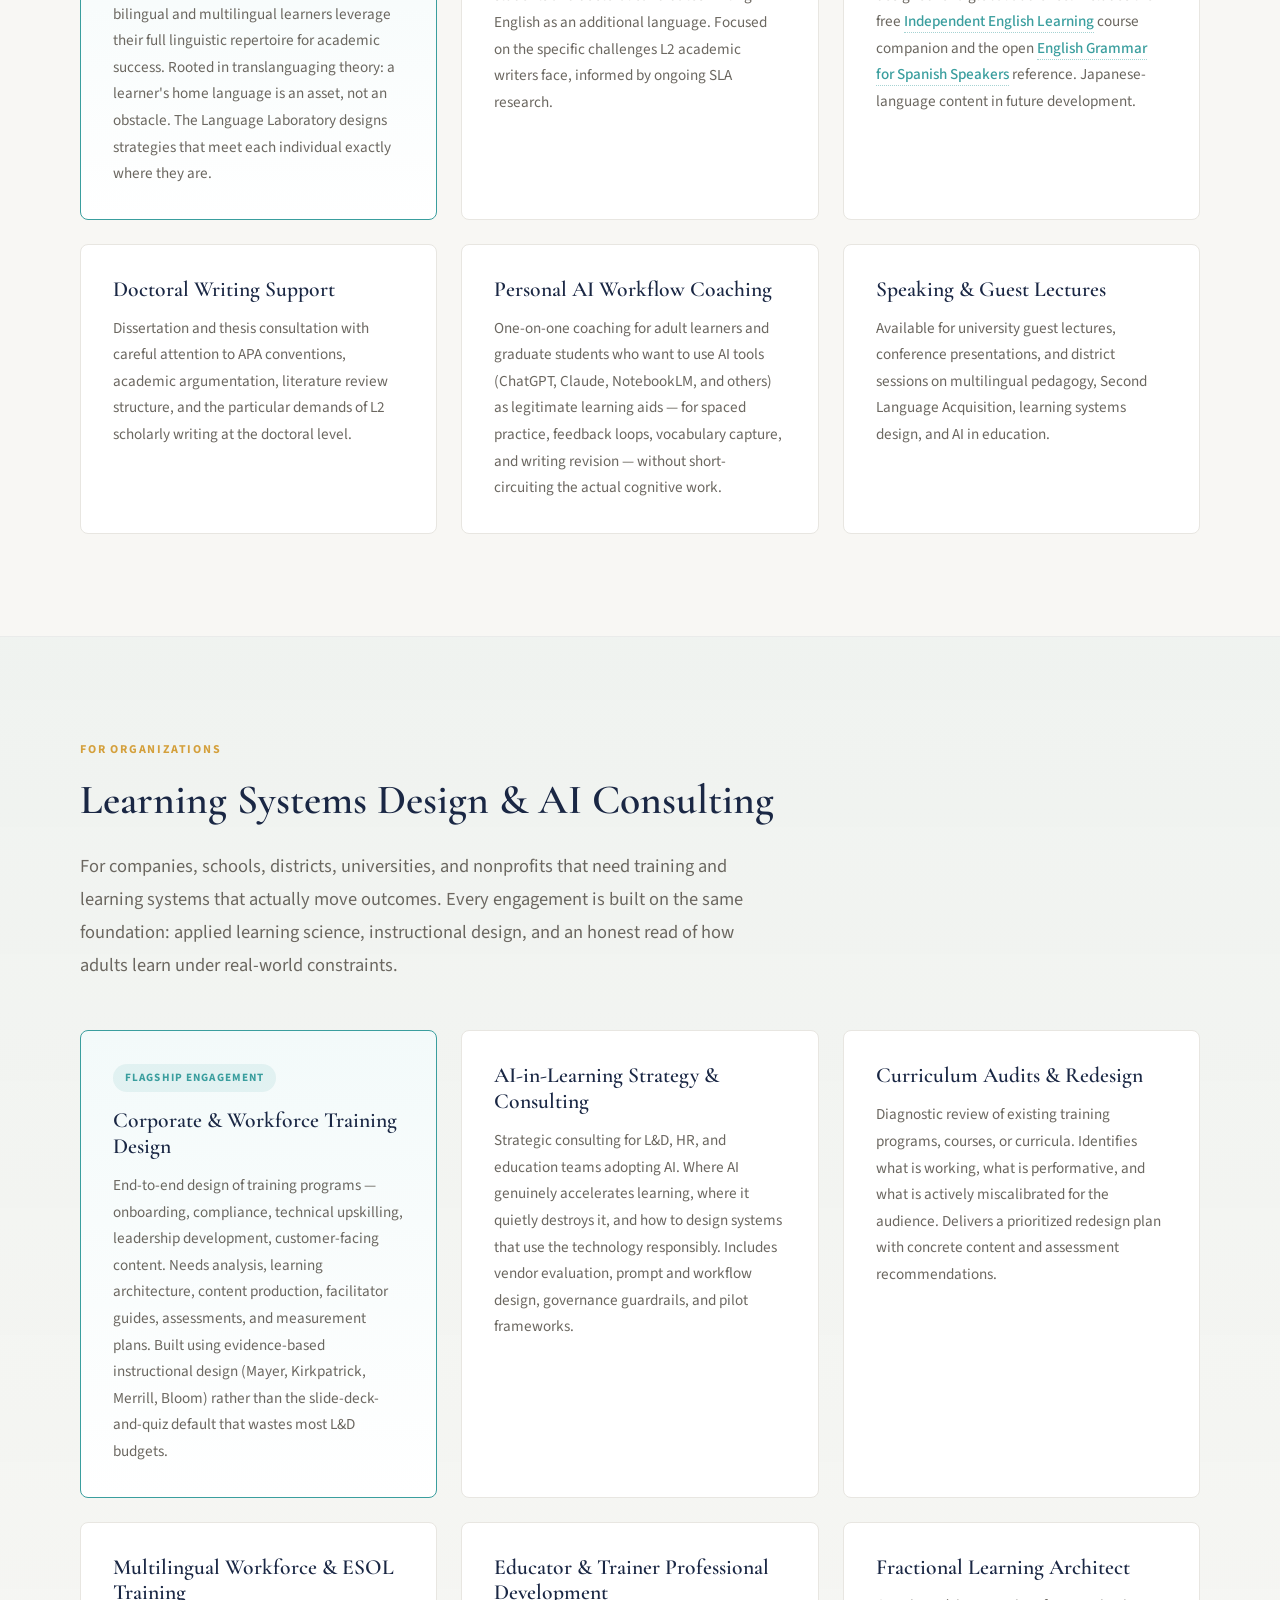
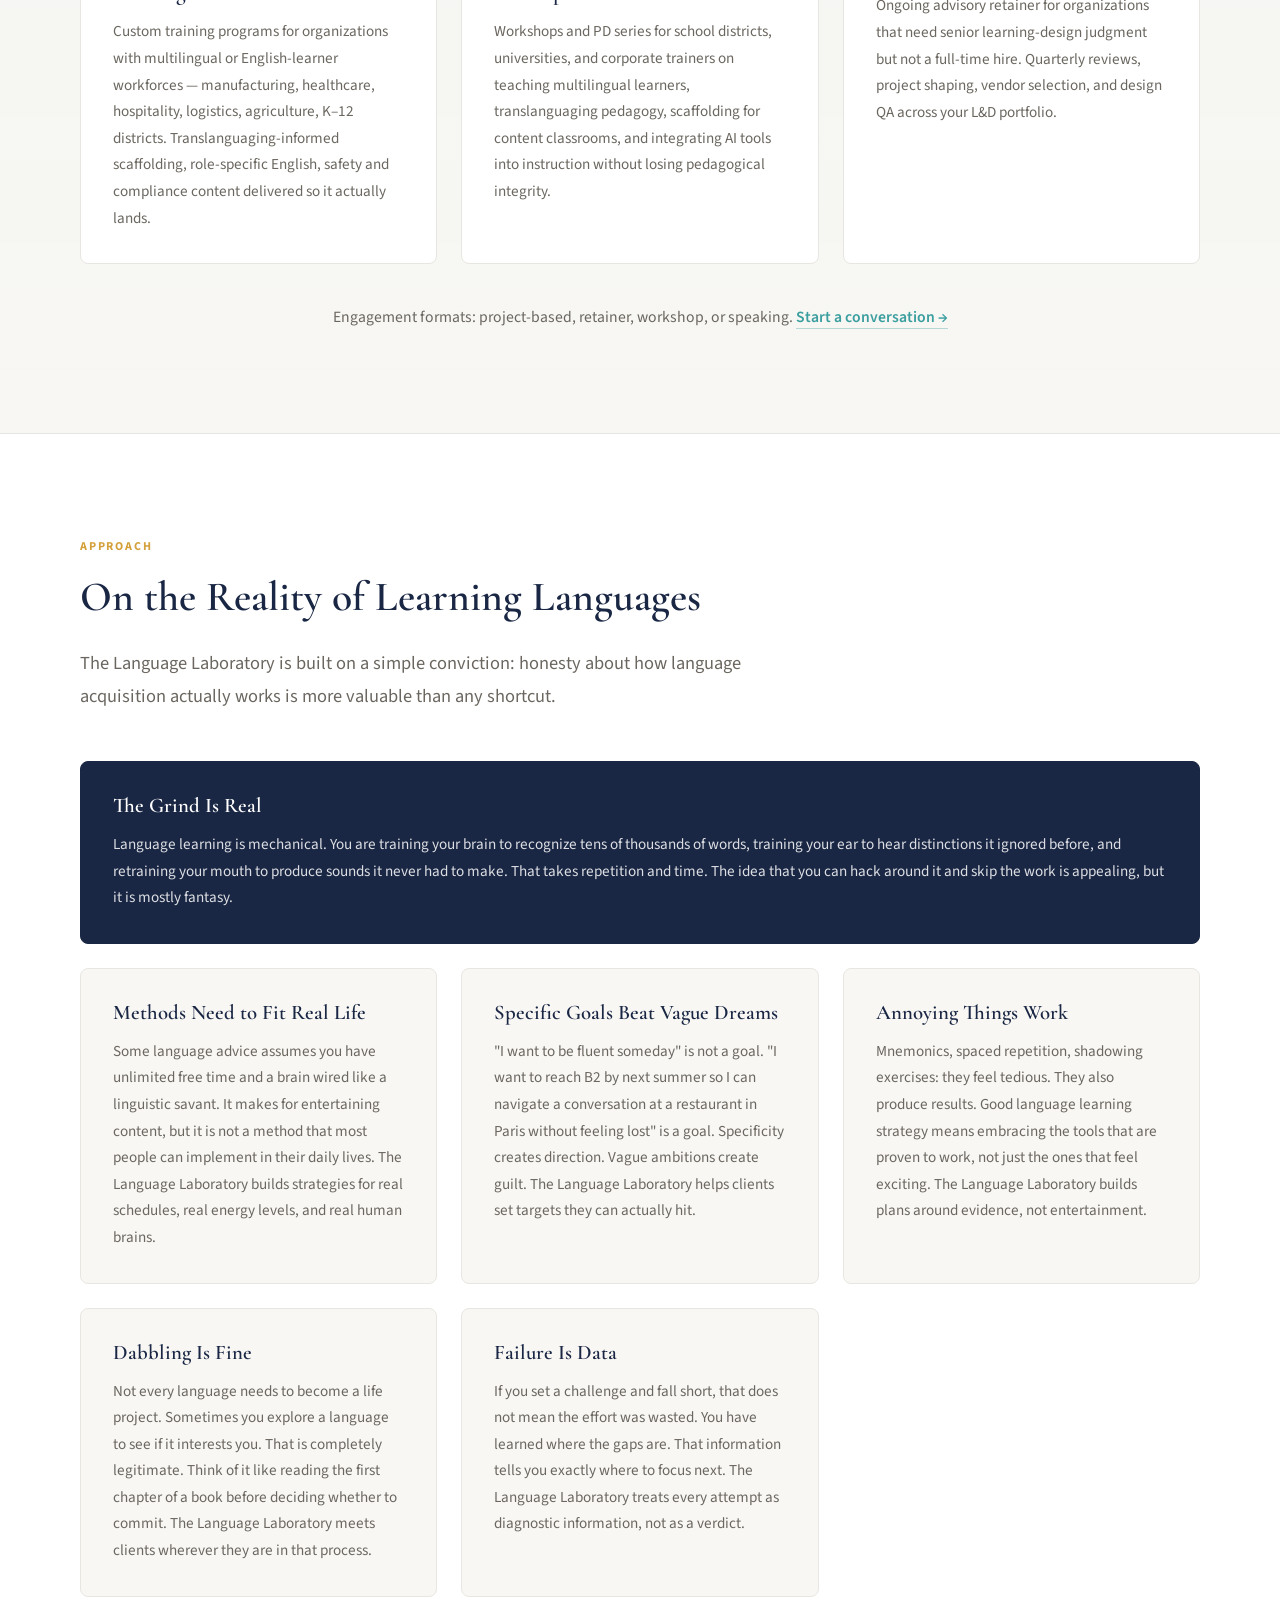
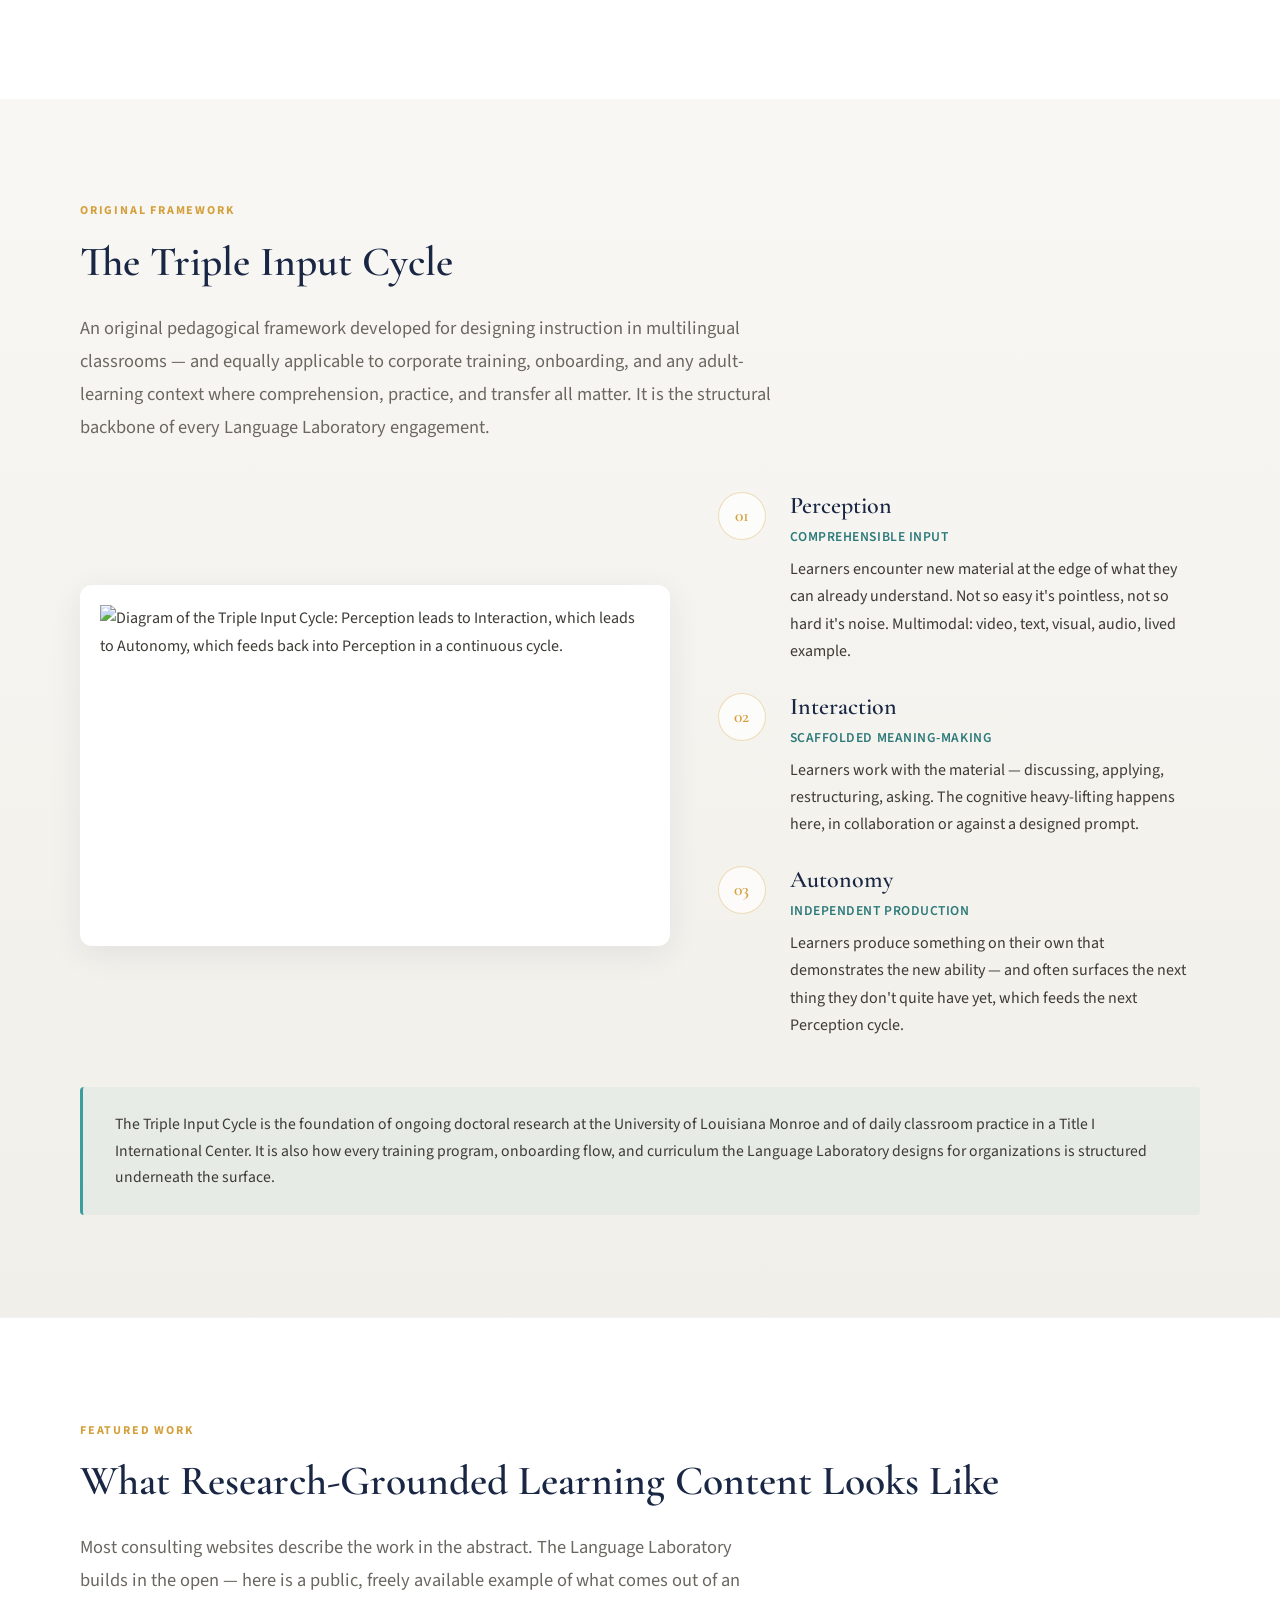
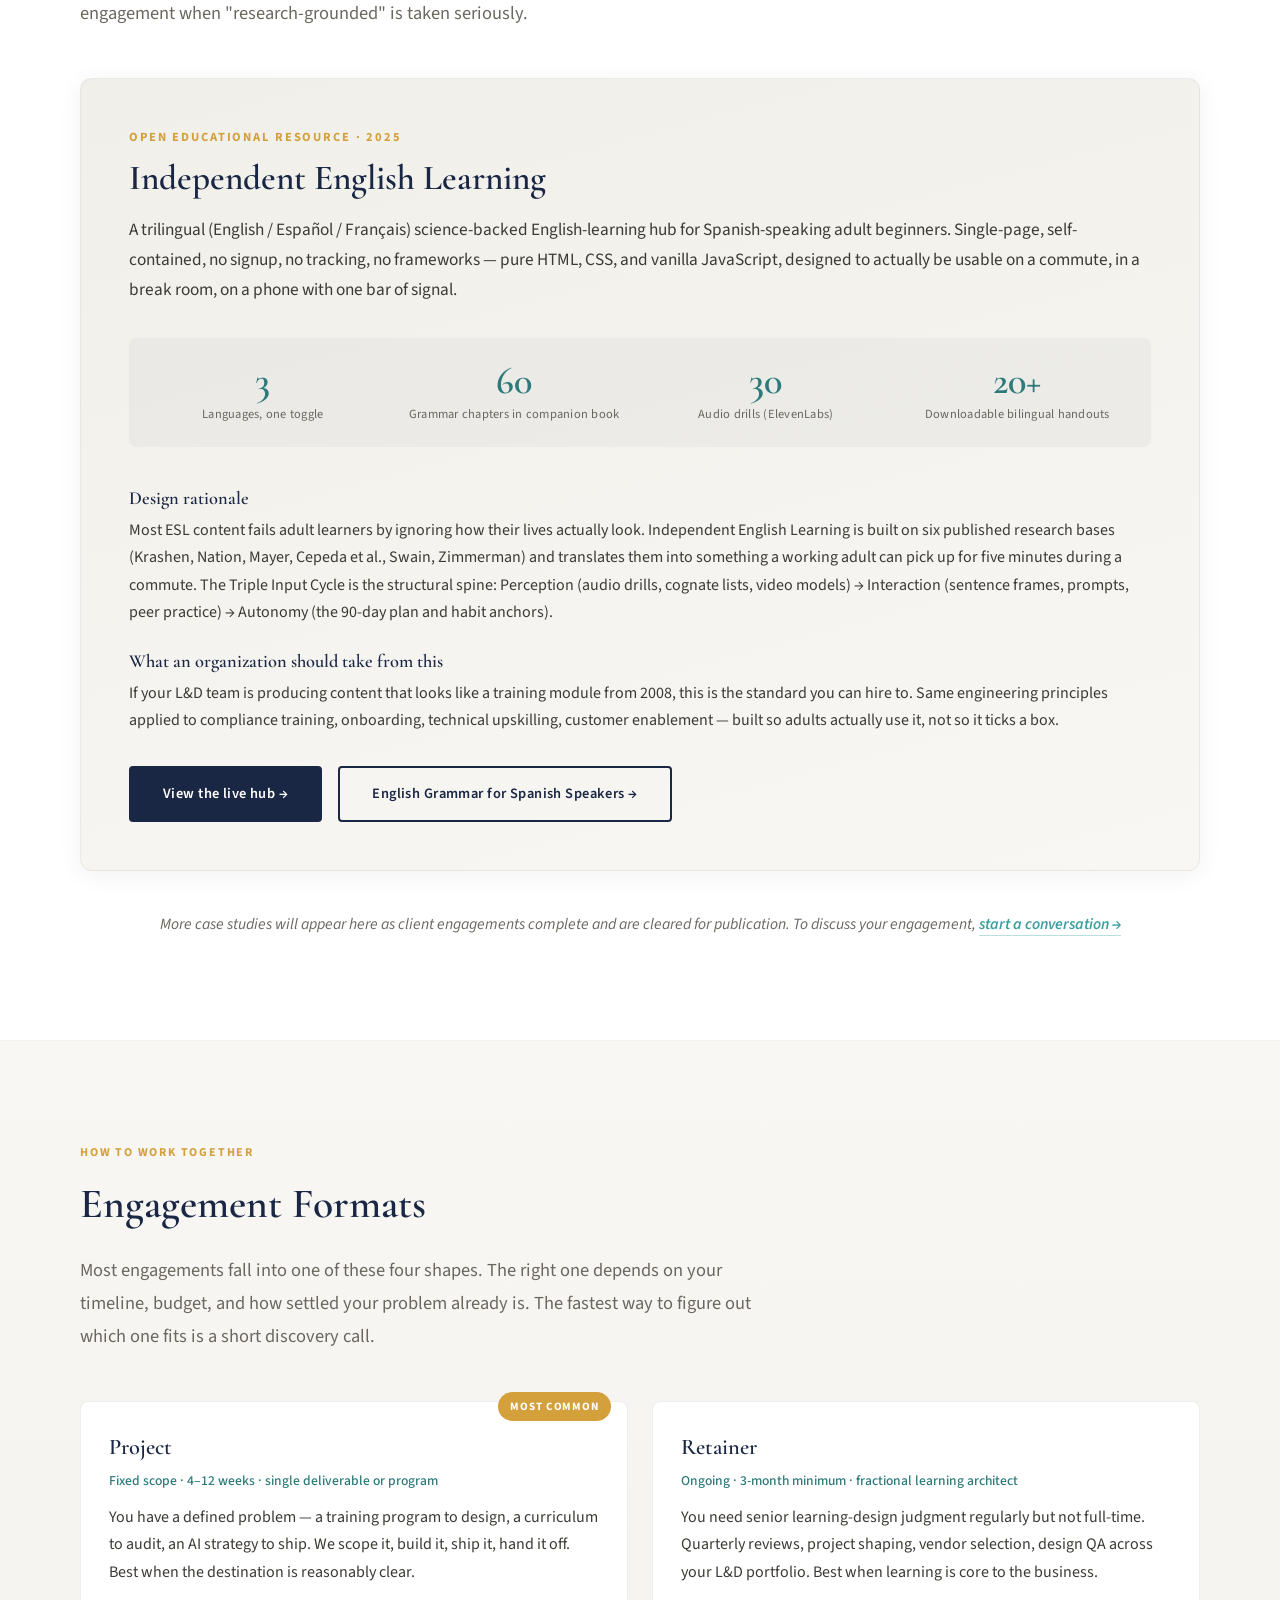
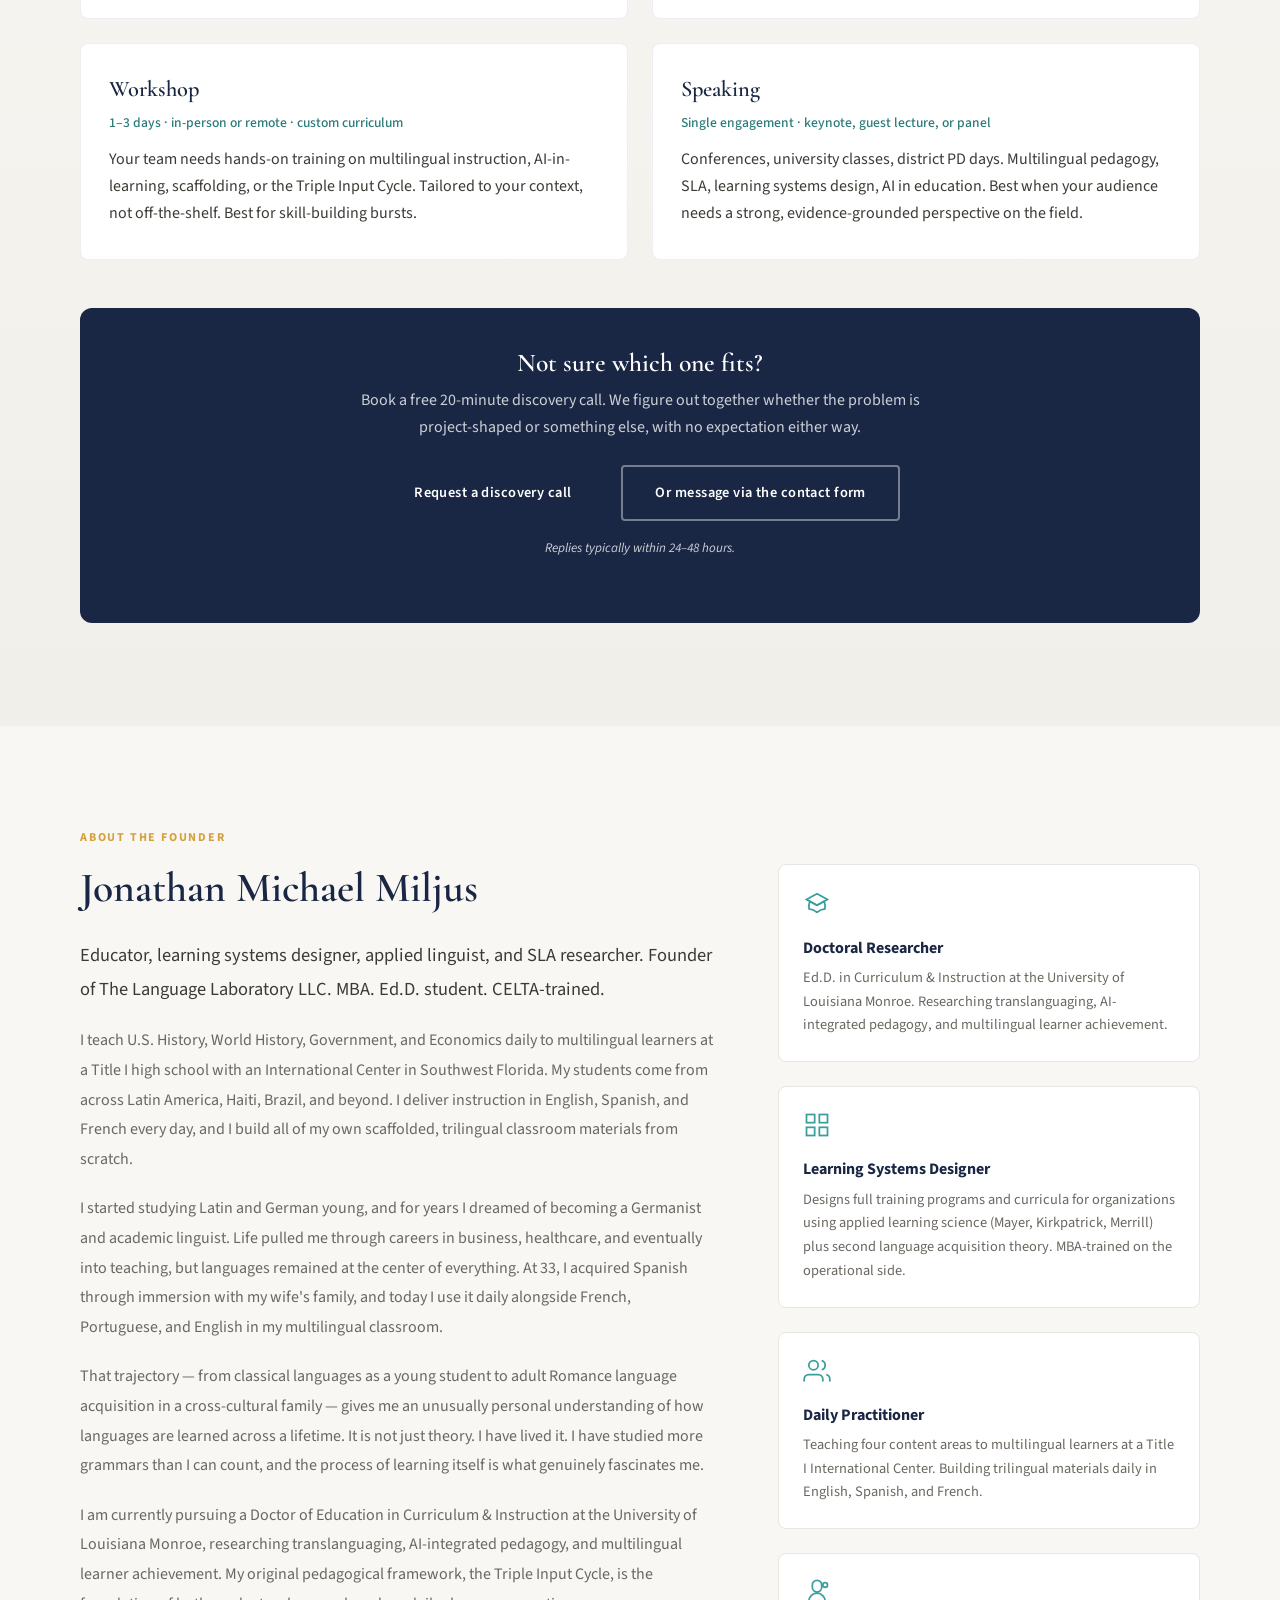
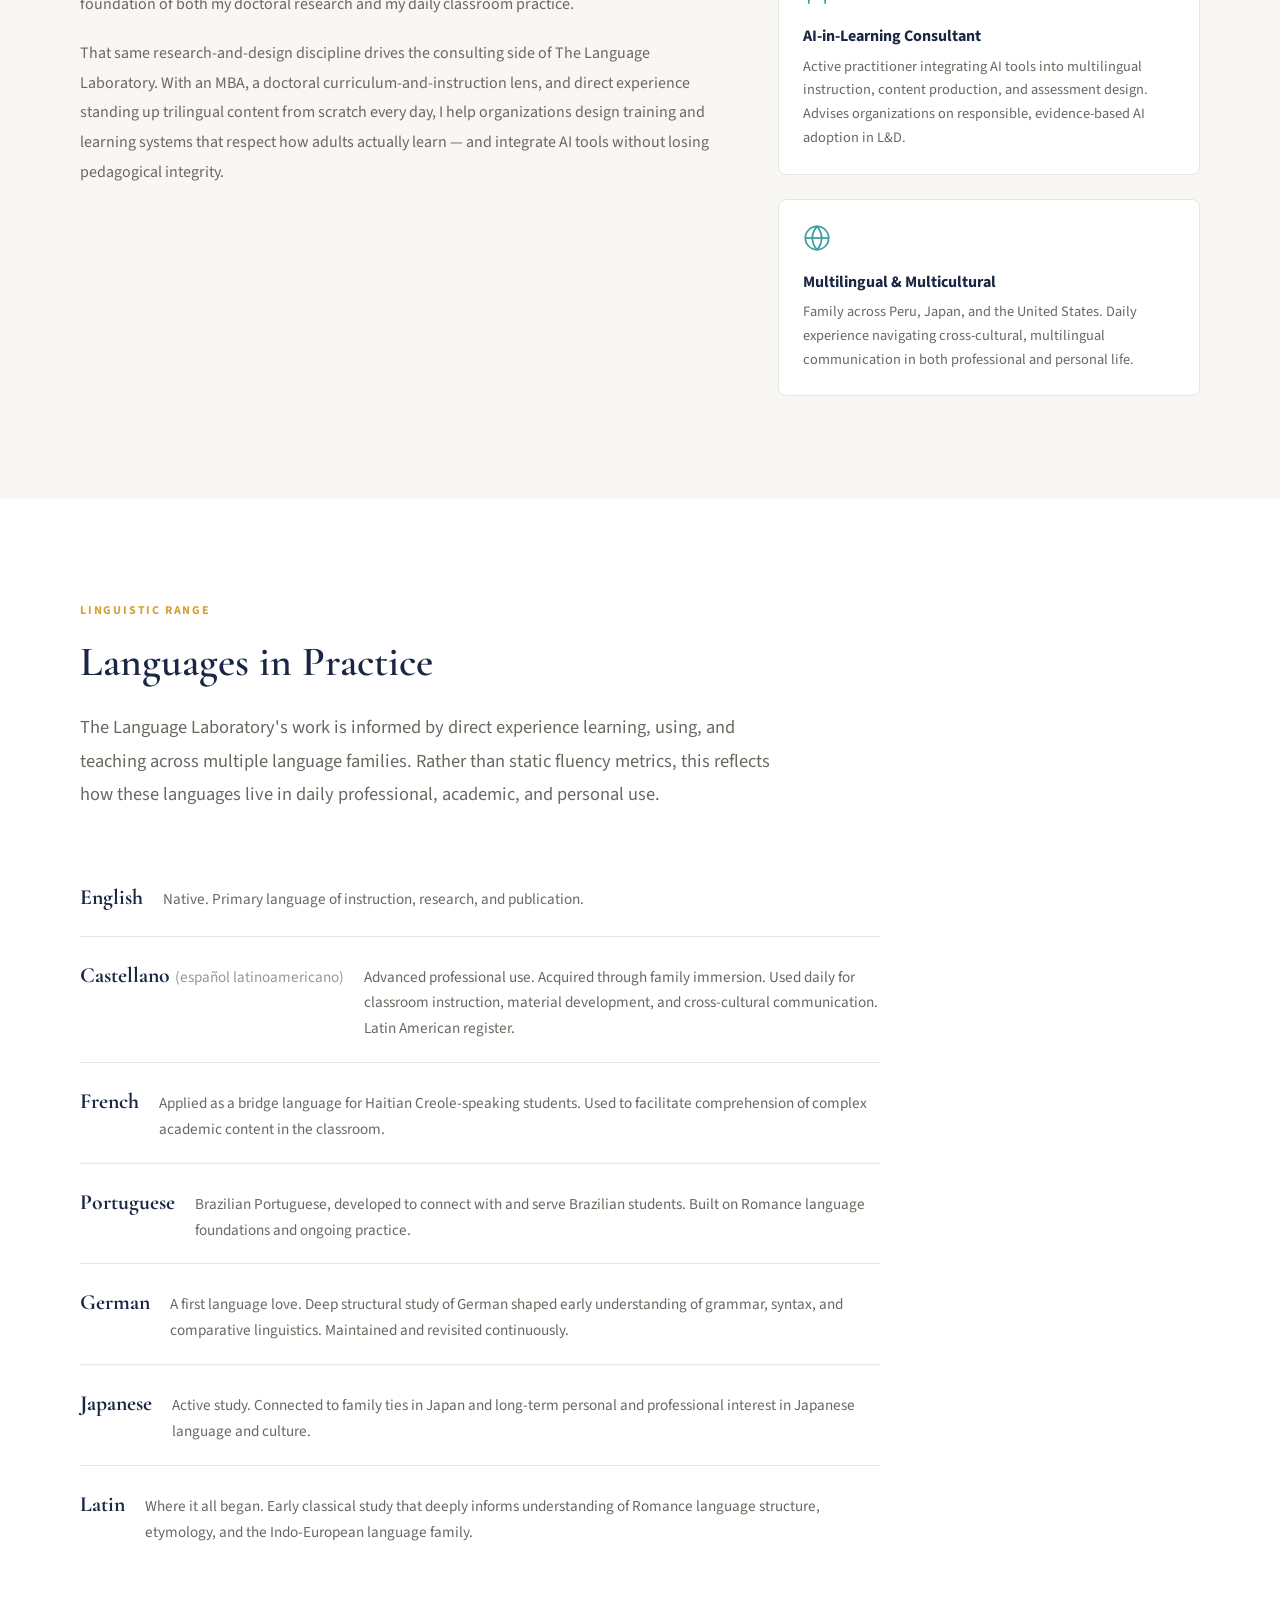
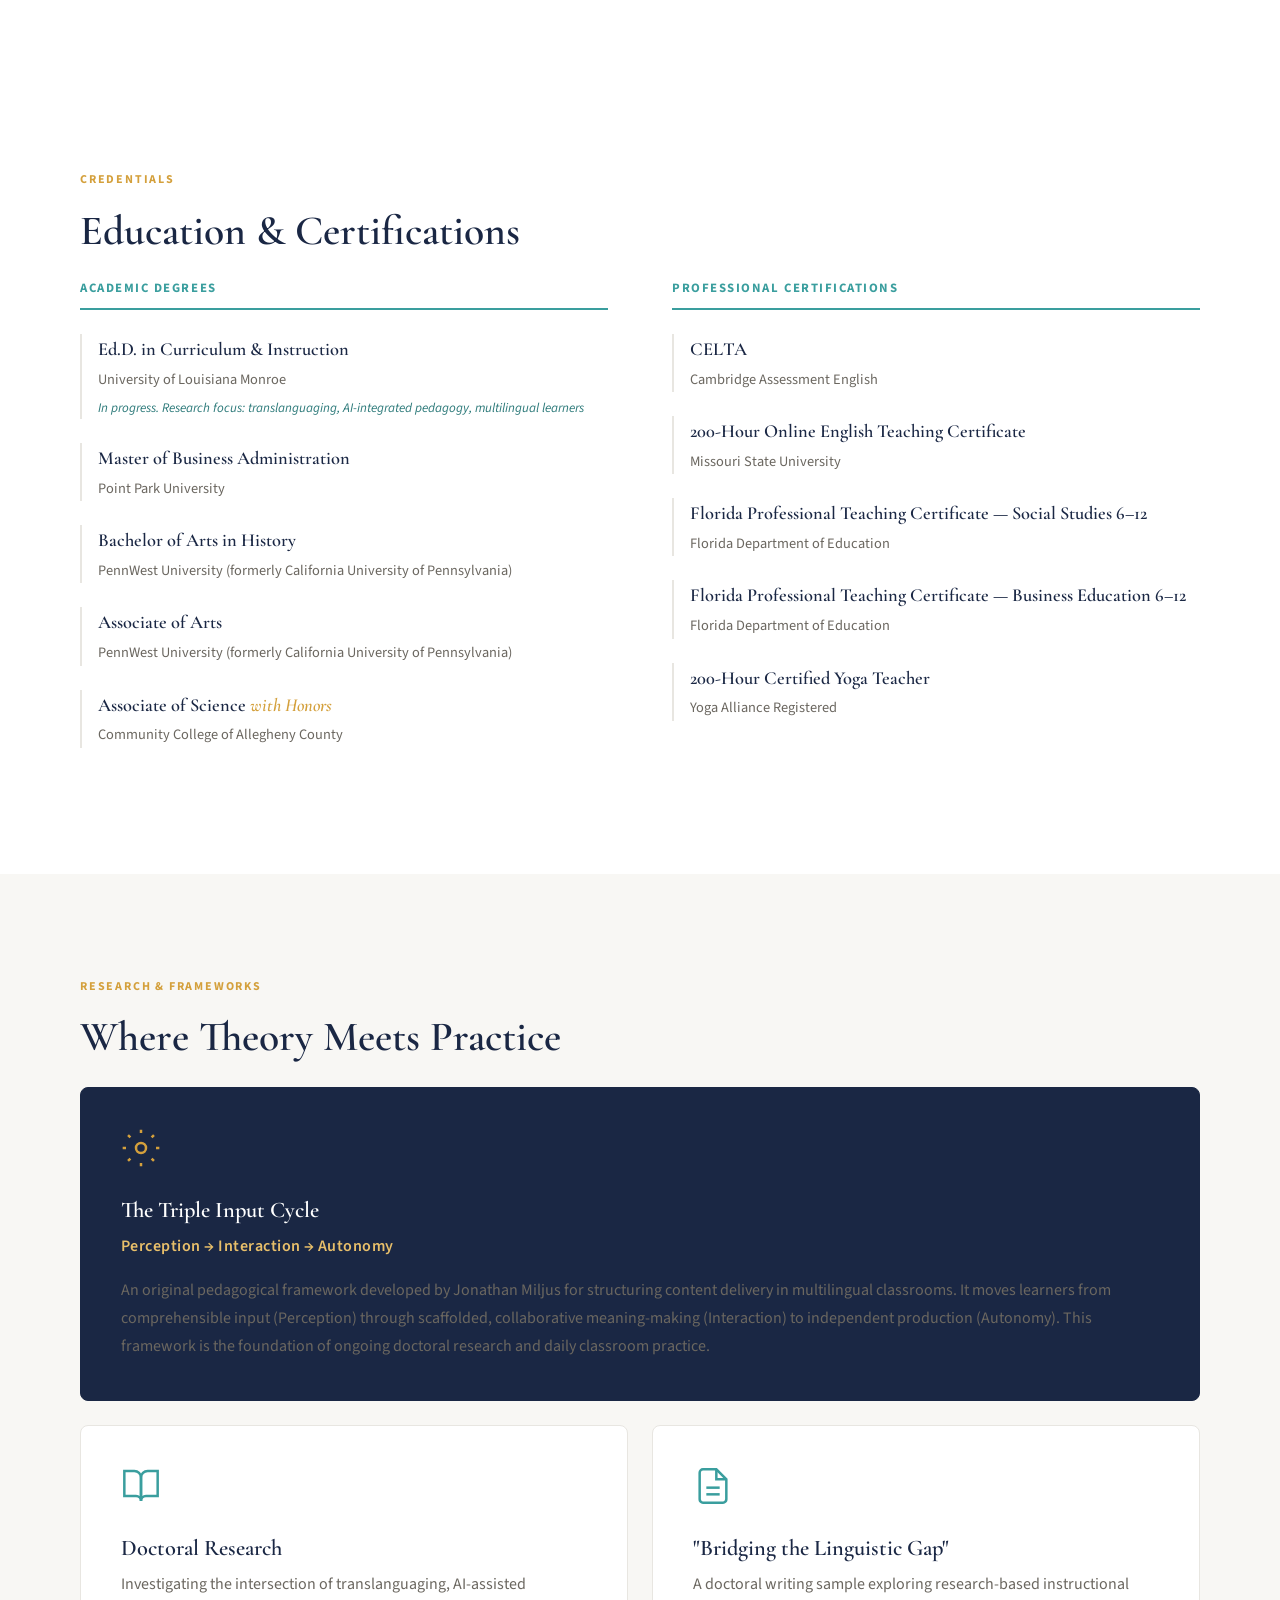
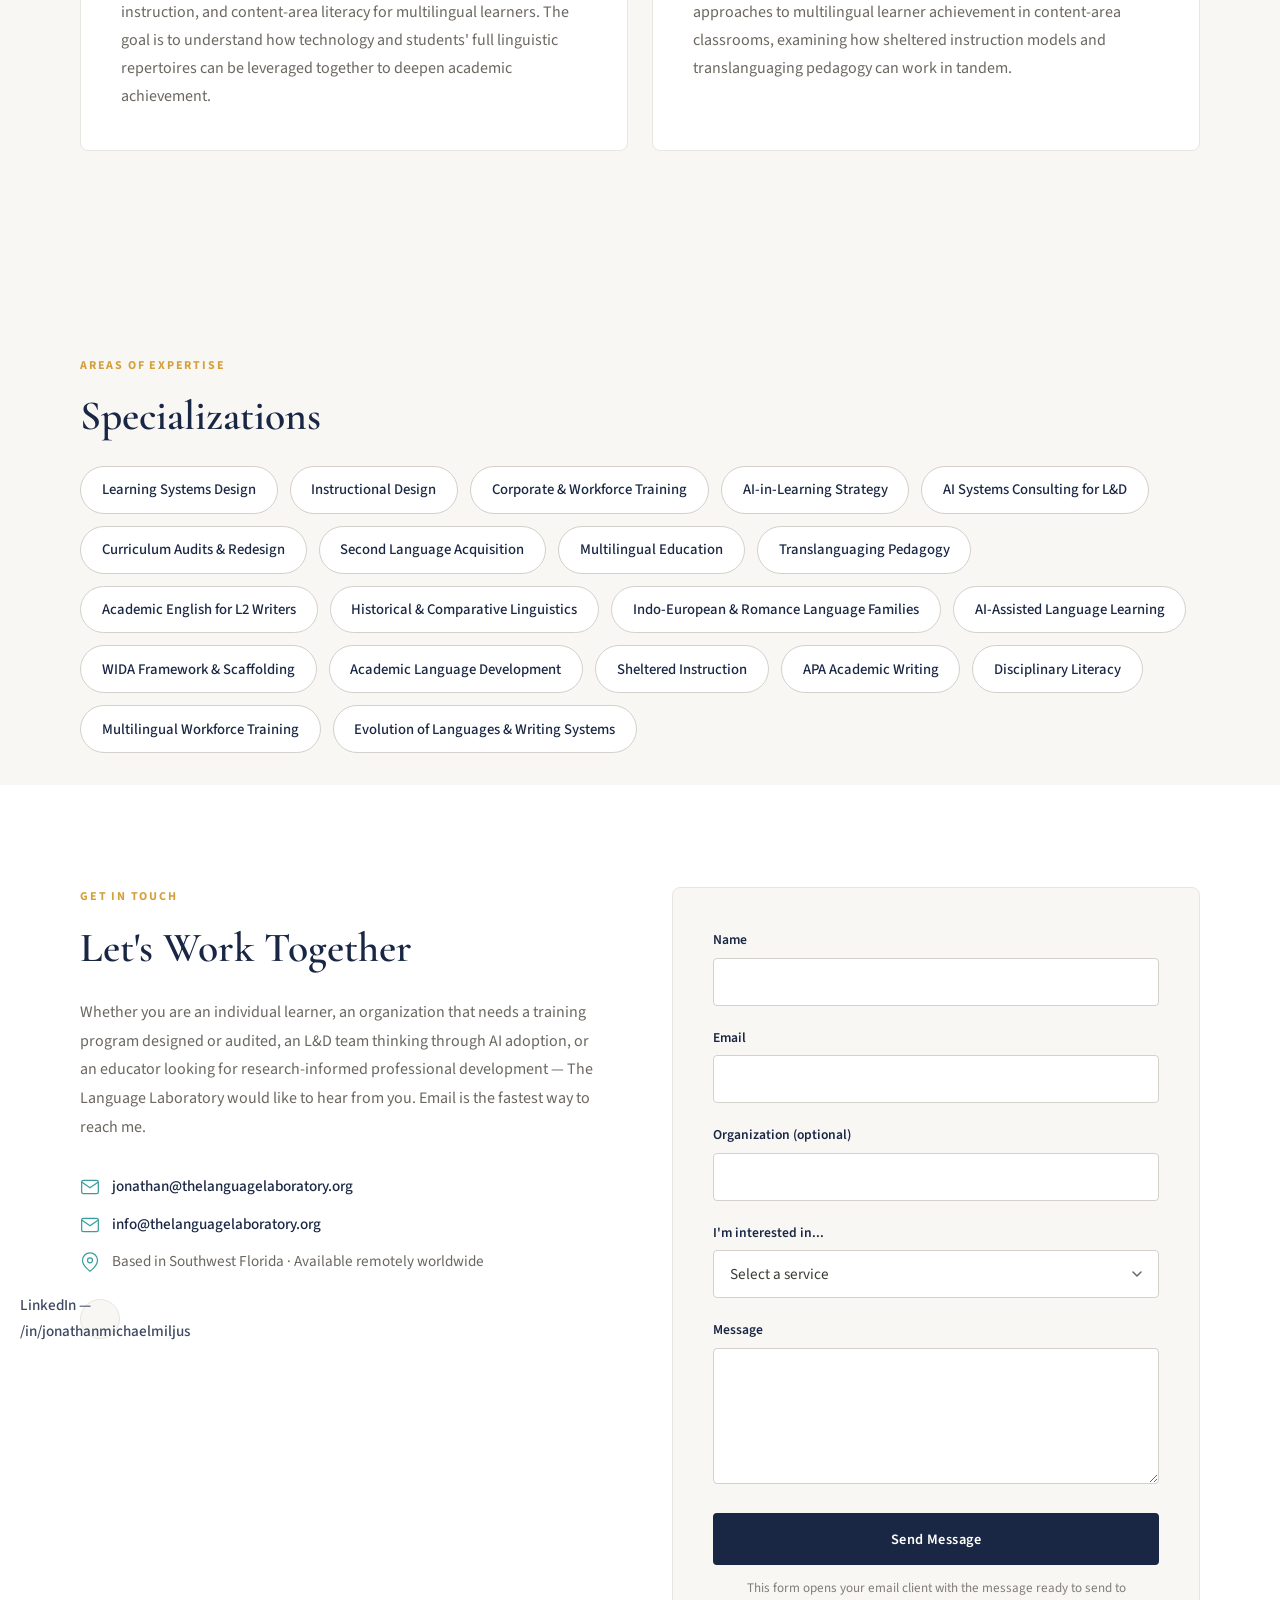
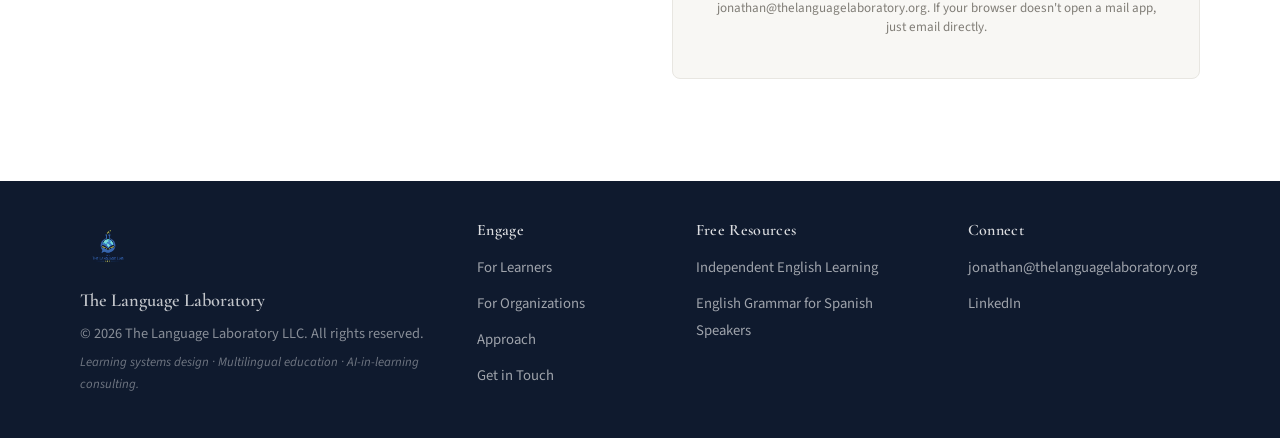
==== commit 4a8dc030: "Add Triple Input Cycle section anv2: Triple Input Cycle, Featured Work, and Engagement Formats secti" ====
--- a/index.html
+++ b/index.html
@@ -195,6 +195,126 @@
       </div>
     </div>
   </section>
+
+  <!-- Featured Framework: The Triple Input Cycle -->
+  <section class="section framework" id="framework">
+    <div class="container">
+      <div class="section-label">Original Framework</div>
+      <h2 class="section-title">The Triple Input Cycle</h2>
+      <p class="section-intro">An original pedagogical framework developed for designing instruction in multilingual classrooms — and equally applicable to corporate training, onboarding, and any adult-learning context where comprehension, practice, and transfer all matter. It is the structural backbone of every Language Laboratory engagement.</p>
+
+      <div class="framework-grid">
+        <div class="framework-diagram">
+          <img src="assets/images/triple-input-cycle.svg" alt="Diagram of the Triple Input Cycle: Perception leads to Interaction, which leads to Autonomy, which feeds back into Perception in a continuous cycle." width="720" height="420" loading="lazy">
+        </div>
+        <div class="framework-stages">
+          <div class="framework-stage">
+            <span class="framework-stage-num">01</span>
+            <h3>Perception</h3>
+            <p class="framework-stage-tag">Comprehensible input</p>
+            <p>Learners encounter new material at the edge of what they can already understand. Not so easy it's pointless, not so hard it's noise. Multimodal: video, text, visual, audio, lived example.</p>
+          </div>
+          <div class="framework-stage">
+            <span class="framework-stage-num">02</span>
+            <h3>Interaction</h3>
+            <p class="framework-stage-tag">Scaffolded meaning-making</p>
+            <p>Learners work with the material — discussing, applying, restructuring, asking. The cognitive heavy-lifting happens here, in collaboration or against a designed prompt.</p>
+          </div>
+          <div class="framework-stage">
+            <span class="framework-stage-num">03</span>
+            <h3>Autonomy</h3>
+            <p class="framework-stage-tag">Independent production</p>
+            <p>Learners produce something on their own that demonstrates the new ability — and often surfaces the next thing they don't quite have yet, which feeds the next Perception cycle.</p>
+          </div>
+        </div>
+      </div>
+
+      <p class="framework-note">The Triple Input Cycle is the foundation of ongoing doctoral research at the University of Louisiana Monroe and of daily classroom practice in a Title I International Center. It is also how every training program, onboarding flow, and curriculum the Language Laboratory designs for organizations is structured underneath the surface.</p>
+    </div>
+  </section>
+
+  <!-- Featured Work -->
+  <section class="section featured-work" id="work">
+    <div class="container">
+      <div class="section-label">Featured Work</div>
+      <h2 class="section-title">What Research-Grounded Learning Content Looks Like</h2>
+      <p class="section-intro">Most consulting websites describe the work in the abstract. The Language Laboratory builds in the open — here is a public, freely available example of what comes out of an engagement when "research-grounded" is taken seriously.</p>
+
+      <article class="work-card">
+        <div class="work-card-body">
+          <p class="work-card-eyebrow">Open educational resource · 2025</p>
+          <h3 class="work-card-title">Independent English Learning</h3>
+          <p class="work-card-summary">A trilingual (English / Español / Français) science-backed English-learning hub for Spanish-speaking adult beginners. Single-page, self-contained, no signup, no tracking, no frameworks — pure HTML, CSS, and vanilla JavaScript, designed to actually be usable on a commute, in a break room, on a phone with one bar of signal.</p>
+
+          <div class="work-card-stats">
+            <div class="work-card-stat"><span class="work-card-stat-num">3</span><span class="work-card-stat-label">Languages, one toggle</span></div>
+            <div class="work-card-stat"><span class="work-card-stat-num">60</span><span class="work-card-stat-label">Grammar chapters in companion book</span></div>
+            <div class="work-card-stat"><span class="work-card-stat-num">30</span><span class="work-card-stat-label">Audio drills (ElevenLabs)</span></div>
+            <div class="work-card-stat"><span class="work-card-stat-num">20+</span><span class="work-card-stat-label">Downloadable bilingual handouts</span></div>
+          </div>
+
+          <h4 class="work-card-subhead">Design rationale</h4>
+          <p>Most ESL content fails adult learners by ignoring how their lives actually look. Independent English Learning is built on six published research bases (Krashen, Nation, Mayer, Cepeda et al., Swain, Zimmerman) and translates them into something a working adult can pick up for five minutes during a commute. The Triple Input Cycle is the structural spine: Perception (audio drills, cognate lists, video models) → Interaction (sentence frames, prompts, peer practice) → Autonomy (the 90-day plan and habit anchors).</p>
+
+          <h4 class="work-card-subhead">What an organization should take from this</h4>
+          <p>If your L&amp;D team is producing content that looks like a training module from 2008, this is the standard you can hire to. Same engineering principles applied to compliance training, onboarding, technical upskilling, customer enablement — built so adults actually use it, not so it ticks a box.</p>
+
+          <div class="work-card-actions">
+            <a href="https://jonathanmiljus.github.io/independent-english-learning/" target="_blank" rel="noopener" class="btn btn-primary">View the live hub →</a>
+            <a href="https://jonathanmiljus.github.io/independent-english-learning/grammar/" target="_blank" rel="noopener" class="btn btn-outline">English Grammar for Spanish Speakers →</a>
+          </div>
+        </div>
+      </article>
+
+      <p class="section-cta-line work-future-note">More case studies will appear here as client engagements complete and are cleared for publication. To discuss your engagement, <a href="#contact">start a conversation →</a></p>
+    </div>
+  </section>
+
+  <!-- Engagement Formats / How to Work With The Language Laboratory -->
+  <section class="section engagement" id="engage">
+    <div class="container">
+      <div class="section-label">How to Work Together</div>
+      <h2 class="section-title">Engagement Formats</h2>
+      <p class="section-intro">Most engagements fall into one of these four shapes. The right one depends on your timeline, budget, and how settled your problem already is. The fastest way to figure out which one fits is a short discovery call.</p>
+
+      <div class="engage-grid">
+        <div class="engage-card">
+          <div class="engage-card-tag">Most common</div>
+          <h3>Project</h3>
+          <p class="engage-card-meta">Fixed scope · 4–12 weeks · single deliverable or program</p>
+          <p>You have a defined problem — a training program to design, a curriculum to audit, an AI strategy to ship. We scope it, build it, ship it, hand it off. Best when the destination is reasonably clear.</p>
+        </div>
+        <div class="engage-card">
+          <h3>Retainer</h3>
+          <p class="engage-card-meta">Ongoing · 3-month minimum · fractional learning architect</p>
+          <p>You need senior learning-design judgment regularly but not full-time. Quarterly reviews, project shaping, vendor selection, design QA across your L&amp;D portfolio. Best when learning is core to the business.</p>
+        </div>
+        <div class="engage-card">
+          <h3>Workshop</h3>
+          <p class="engage-card-meta">1–3 days · in-person or remote · custom curriculum</p>
+          <p>Your team needs hands-on training on multilingual instruction, AI-in-learning, scaffolding, or the Triple Input Cycle. Tailored to your context, not off-the-shelf. Best for skill-building bursts.</p>
+        </div>
+        <div class="engage-card">
+          <h3>Speaking</h3>
+          <p class="engage-card-meta">Single engagement · keynote, guest lecture, or panel</p>
+          <p>Conferences, university classes, district PD days. Multilingual pedagogy, SLA, learning systems design, AI in education. Best when your audience needs a strong, evidence-grounded perspective on the field.</p>
+        </div>
+      </div>
+
+      <div class="engage-cta">
+        <h3>Not sure which one fits?</h3>
+        <p>Book a free 20-minute discovery call. We figure out together whether the problem is project-shaped or something else, with no expectation either way.</p>
+        <div class="engage-cta-actions">
+          <!-- Calendly placeholder — replace href with your Calendly / SavvyCal / Cal.com link to enable self-scheduling -->
+          <a href="mailto:jonathan@thelanguagelaboratory.org?subject=Discovery%20call%20request&amp;body=Hi%20Jonathan%20%E2%80%94%20I%27d%20like%20to%20book%20a%2020-minute%20discovery%20call.%20A%20few%20times%20that%20work%20for%20me%3A" class="btn btn-primary">Request a discovery call</a>
+          <a href="#contact" class="btn btn-outline">Or message via the contact form</a>
+        </div>
+        <p class="engage-cta-note">Replies typically within 24–48 hours.</p>
+      </div>
+    </div>
+  </section>
+
+
 
   <!-- About Jonathan -->
   <section class="section about" id="about">
--- a/styles.css
+++ b/styles.css
@@ -1293,3 +1293,302 @@
     gap: 2rem;
   }
 }
+
+
+/* ====================================================
+   FRAMEWORK — Triple Input Cycle dedicated section
+   ============================================ */
+.framework {
+  background: linear-gradient(180deg, var(--off-white) 0%, var(--cream) 100%);
+}
+
+.framework-grid {
+  display: grid;
+  grid-template-columns: 1.1fr 0.9fr;
+  gap: 3rem;
+  align-items: center;
+  margin-top: 1rem;
+}
+
+.framework-diagram {
+  background: var(--white);
+  border-radius: 12px;
+  padding: 1.25rem;
+  box-shadow: 0 8px 32px rgba(26, 39, 68, 0.08);
+}
+
+.framework-diagram img {
+  width: 100%;
+  height: auto;
+  display: block;
+}
+
+.framework-stages {
+  display: flex;
+  flex-direction: column;
+  gap: 1.75rem;
+}
+
+.framework-stage {
+  position: relative;
+  padding-left: 4.5rem;
+}
+
+.framework-stage-num {
+  position: absolute;
+  left: 0;
+  top: 0;
+  width: 3rem;
+  height: 3rem;
+  display: flex;
+  align-items: center;
+  justify-content: center;
+  font-family: var(--font-display);
+  font-size: 1.1rem;
+  font-weight: 600;
+  color: var(--gold);
+  border: 1.5px solid rgba(212, 160, 60, 0.35);
+  border-radius: 50%;
+  background: rgba(255, 255, 255, 0.7);
+}
+
+.framework-stage h3 {
+  margin-bottom: 0.25rem;
+}
+
+.framework-stage-tag {
+  font-size: 0.85rem;
+  font-weight: 600;
+  color: var(--teal-muted);
+  letter-spacing: 0.04em;
+  text-transform: uppercase;
+  margin-bottom: 0.5rem;
+}
+
+.framework-note {
+  margin-top: 3rem;
+  padding: 1.5rem 2rem;
+  background: rgba(58, 158, 158, 0.06);
+  border-left: 3px solid var(--teal);
+  border-radius: 4px;
+  font-size: 0.98rem;
+  color: var(--gray-800);
+  line-height: 1.7;
+}
+
+@media (max-width: 900px) {
+  .framework-grid { grid-template-columns: 1fr; gap: 2rem; }
+}
+
+/* ============================================
+   FEATURED WORK — Portfolio showcase
+   ============================================ */
+.featured-work {
+  background: var(--white);
+  border-top: 1px solid rgba(26, 39, 68, 0.06);
+  border-bottom: 1px solid rgba(26, 39, 68, 0.06);
+}
+
+.work-card {
+  background: linear-gradient(165deg, var(--cream) 0%, var(--off-white) 100%);
+  border-radius: 12px;
+  padding: 3rem clamp(1.5rem, 4vw, 3rem);
+  box-shadow: 0 4px 24px rgba(26, 39, 68, 0.06);
+  border: 1px solid rgba(26, 39, 68, 0.06);
+}
+
+.work-card-eyebrow {
+  font-size: 0.78rem;
+  font-weight: 700;
+  letter-spacing: 0.15em;
+  text-transform: uppercase;
+  color: var(--gold);
+  margin-bottom: 0.5rem;
+}
+
+.work-card-title {
+  font-family: var(--font-display);
+  font-size: clamp(1.6rem, 3vw, 2.2rem);
+  font-weight: 600;
+  color: var(--navy);
+  margin-bottom: 1rem;
+}
+
+.work-card-summary {
+  font-size: 1.08rem;
+  line-height: 1.75;
+  color: var(--gray-800);
+  margin-bottom: 2rem;
+}
+
+.work-card-stats {
+  display: grid;
+  grid-template-columns: repeat(4, 1fr);
+  gap: 1rem;
+  margin: 2rem 0 2.5rem;
+  padding: 1.5rem 1rem;
+  background: rgba(26, 39, 68, 0.04);
+  border-radius: 8px;
+}
+
+.work-card-stat {
+  display: flex;
+  flex-direction: column;
+  align-items: center;
+  text-align: center;
+  gap: 0.35rem;
+}
+
+.work-card-stat-num {
+  font-family: var(--font-display);
+  font-size: clamp(1.8rem, 3vw, 2.4rem);
+  font-weight: 600;
+  color: var(--teal-muted);
+  line-height: 1;
+}
+
+.work-card-stat-label {
+  font-size: 0.78rem;
+  color: var(--gray-600);
+  letter-spacing: 0.02em;
+  line-height: 1.4;
+}
+
+.work-card-subhead {
+  font-family: var(--font-display);
+  font-size: 1.15rem;
+  font-weight: 600;
+  color: var(--navy);
+  margin-top: 1.5rem;
+  margin-bottom: 0.5rem;
+}
+
+.work-card-actions {
+  display: flex;
+  gap: 1rem;
+  flex-wrap: wrap;
+  margin-top: 2rem;
+}
+
+.work-future-note {
+  margin-top: 2.5rem;
+  font-style: italic;
+  color: var(--gray-600);
+}
+
+@media (max-width: 700px) {
+  .work-card-stats {
+    grid-template-columns: repeat(2, 1fr);
+    gap: 1.25rem;
+  }
+}
+
+/* ============================================
+   ENGAGEMENT FORMATS
+   ============================================ */
+.engagement {
+  background: linear-gradient(180deg, var(--off-white) 0%, var(--cream) 100%);
+}
+
+.engage-grid {
+  display: grid;
+  grid-template-columns: repeat(2, 1fr);
+  gap: 1.5rem;
+  margin-top: 1rem;
+  margin-bottom: 3rem;
+}
+
+.engage-card {
+  position: relative;
+  background: var(--white);
+  border: 1px solid rgba(26, 39, 68, 0.08);
+  border-radius: 8px;
+  padding: 2rem 1.75rem;
+  transition: transform 0.25s ease, box-shadow 0.25s ease;
+}
+
+.engage-card:hover {
+  transform: translateY(-2px);
+  box-shadow: 0 8px 28px rgba(26, 39, 68, 0.08);
+}
+
+.engage-card-tag {
+  position: absolute;
+  top: -10px;
+  right: 16px;
+  background: var(--gold);
+  color: var(--white);
+  font-size: 0.7rem;
+  font-weight: 700;
+  letter-spacing: 0.08em;
+  text-transform: uppercase;
+  padding: 0.3rem 0.75rem;
+  border-radius: 999px;
+}
+
+.engage-card h3 {
+  font-family: var(--font-display);
+  font-size: 1.4rem;
+  font-weight: 600;
+  color: var(--navy);
+  margin-bottom: 0.5rem;
+}
+
+.engage-card-meta {
+  font-size: 0.85rem;
+  font-weight: 500;
+  color: var(--teal-muted);
+  margin-bottom: 0.75rem;
+}
+
+.engage-cta {
+  background: var(--navy);
+  color: var(--white);
+  border-radius: 12px;
+  padding: 2.5rem 2rem;
+  text-align: center;
+}
+
+.engage-cta h3 {
+  font-family: var(--font-display);
+  font-size: 1.6rem;
+  font-weight: 600;
+  color: var(--white);
+  margin-bottom: 0.5rem;
+}
+
+.engage-cta p {
+  color: rgba(255, 255, 255, 0.78);
+  max-width: 560px;
+  margin: 0 auto 1.5rem;
+  line-height: 1.7;
+}
+
+.engage-cta-actions {
+  display: flex;
+  gap: 1rem;
+  justify-content: center;
+  flex-wrap: wrap;
+  margin-bottom: 1rem;
+}
+
+.engage-cta .btn-outline {
+  border-color: rgba(255, 255, 255, 0.4);
+  color: var(--white);
+}
+
+.engage-cta .btn-outline:hover {
+  background: var(--white);
+  color: var(--navy);
+}
+
+.engage-cta-note {
+  font-size: 0.82rem;
+  color: rgba(255, 255, 255, 0.5);
+  margin: 0 auto;
+  font-style: italic;
+}
+
+@media (max-width: 760px) {
+  .engage-grid { grid-template-columns: 1fr; }
+}
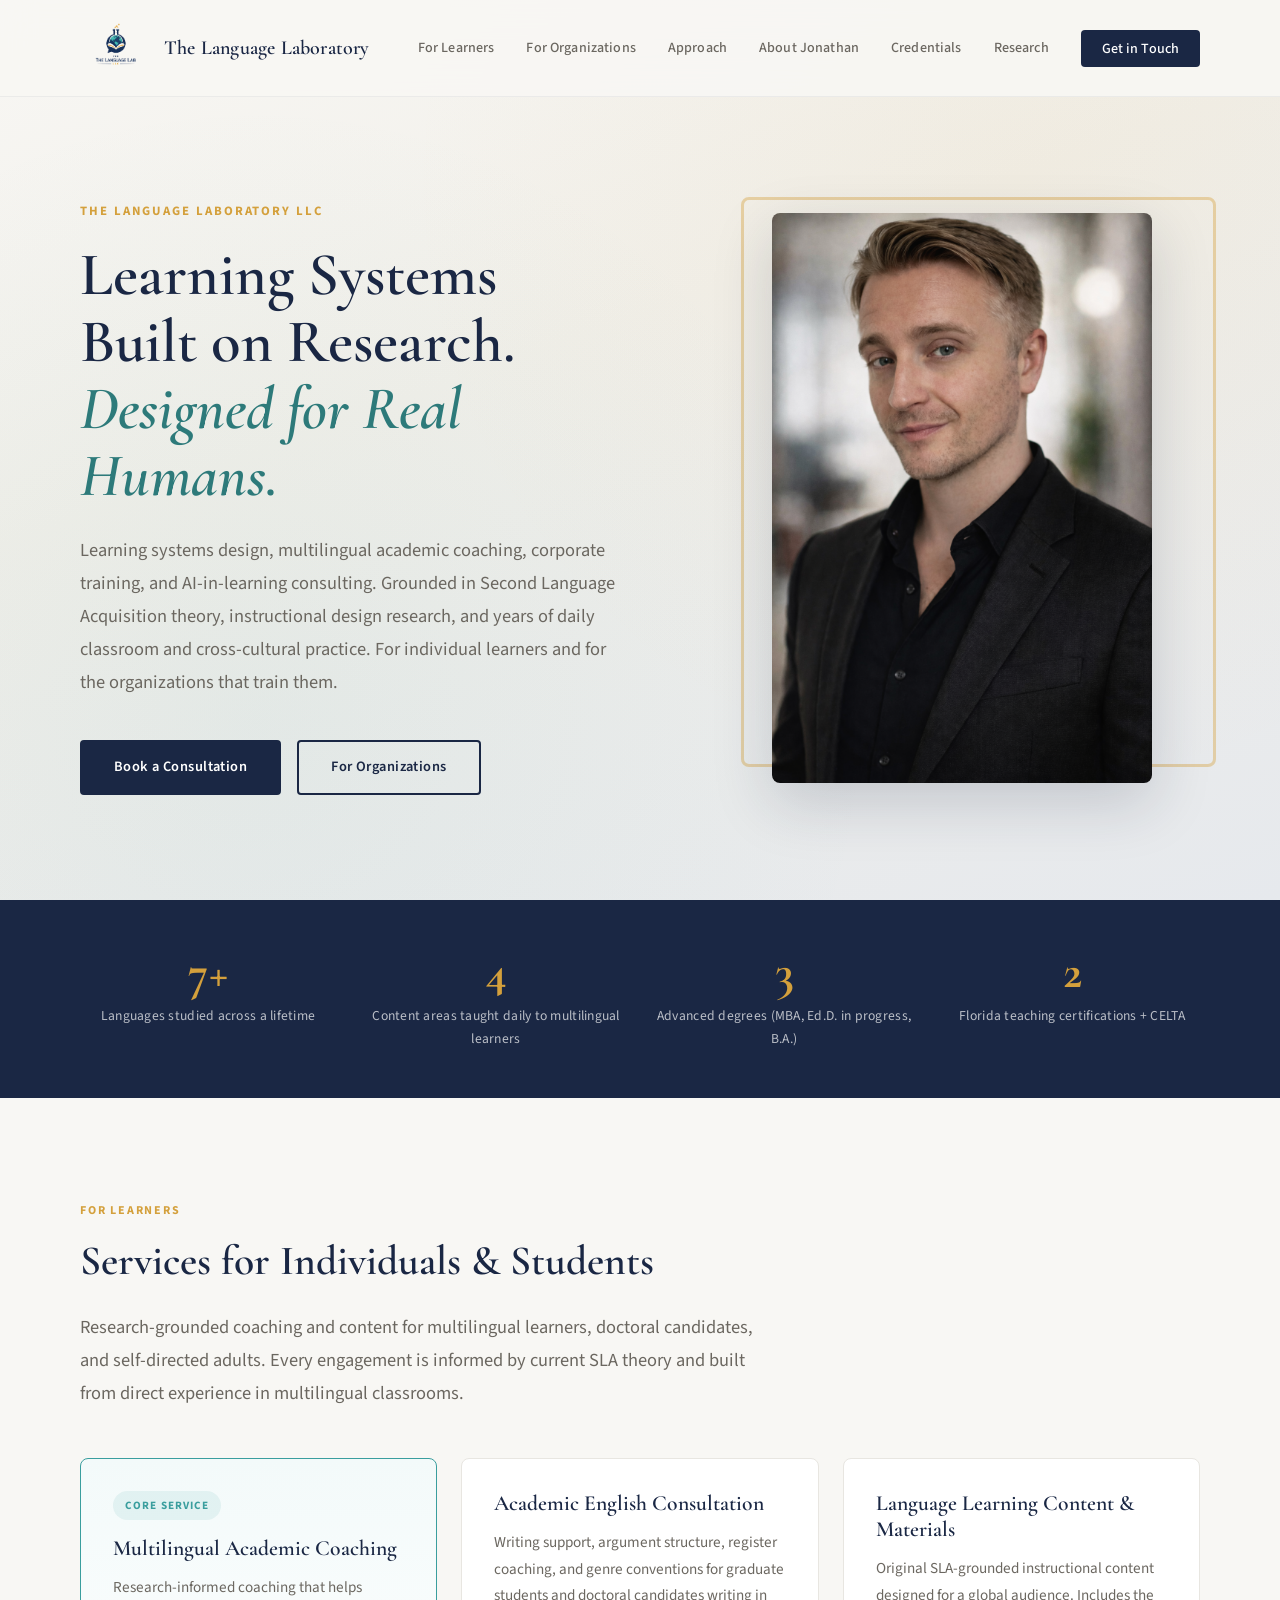
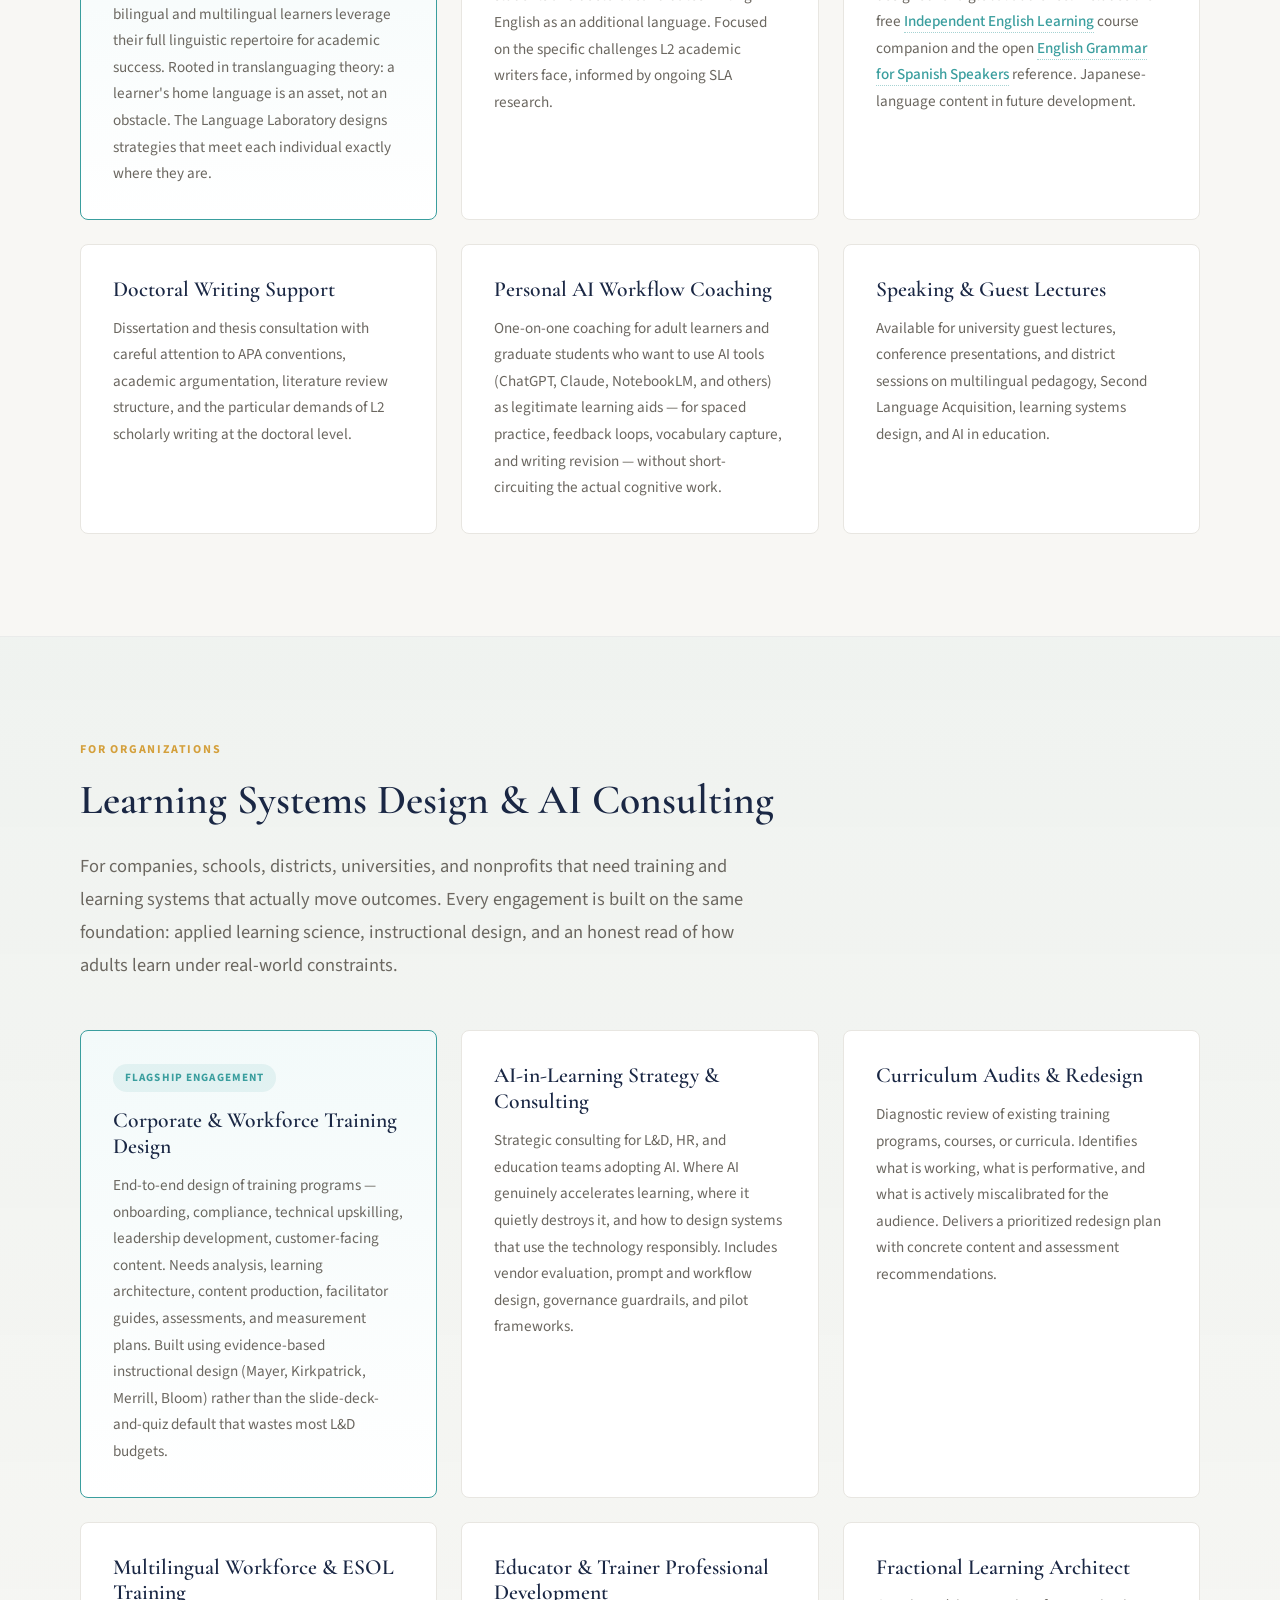
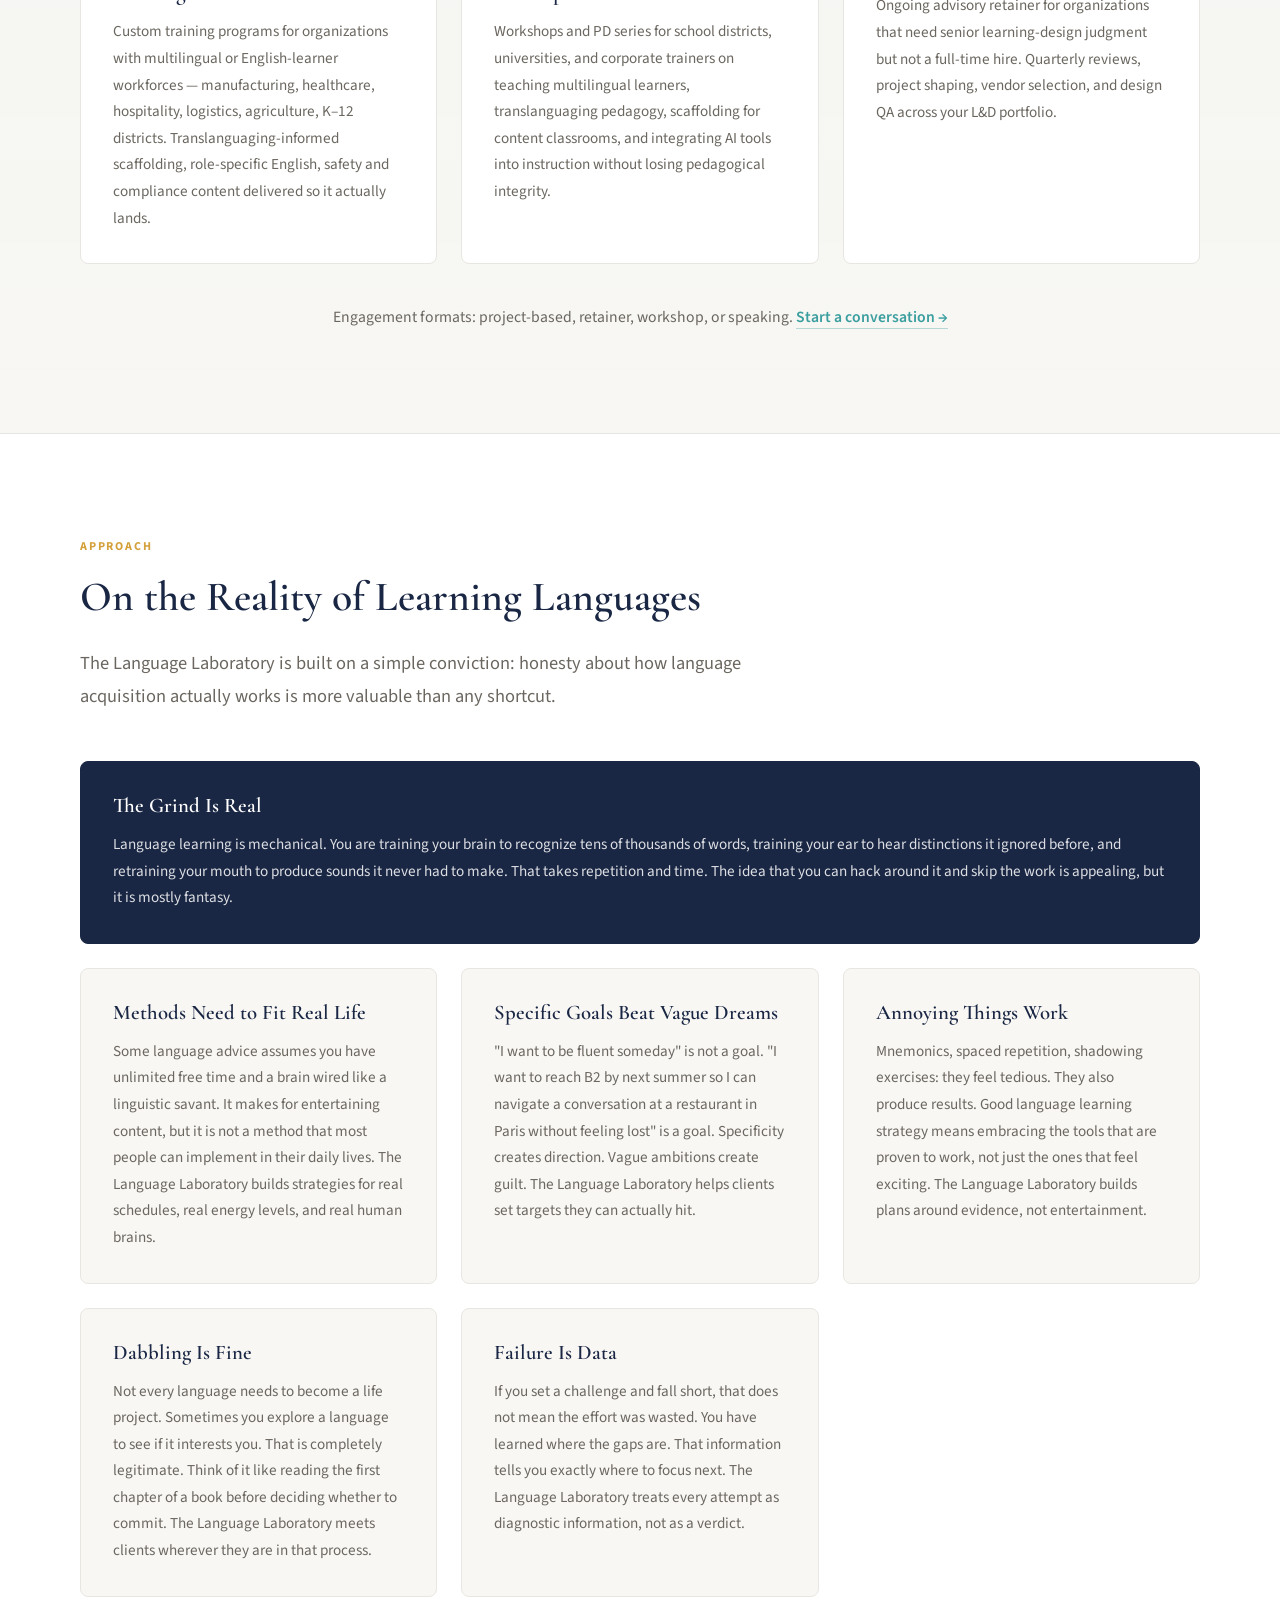
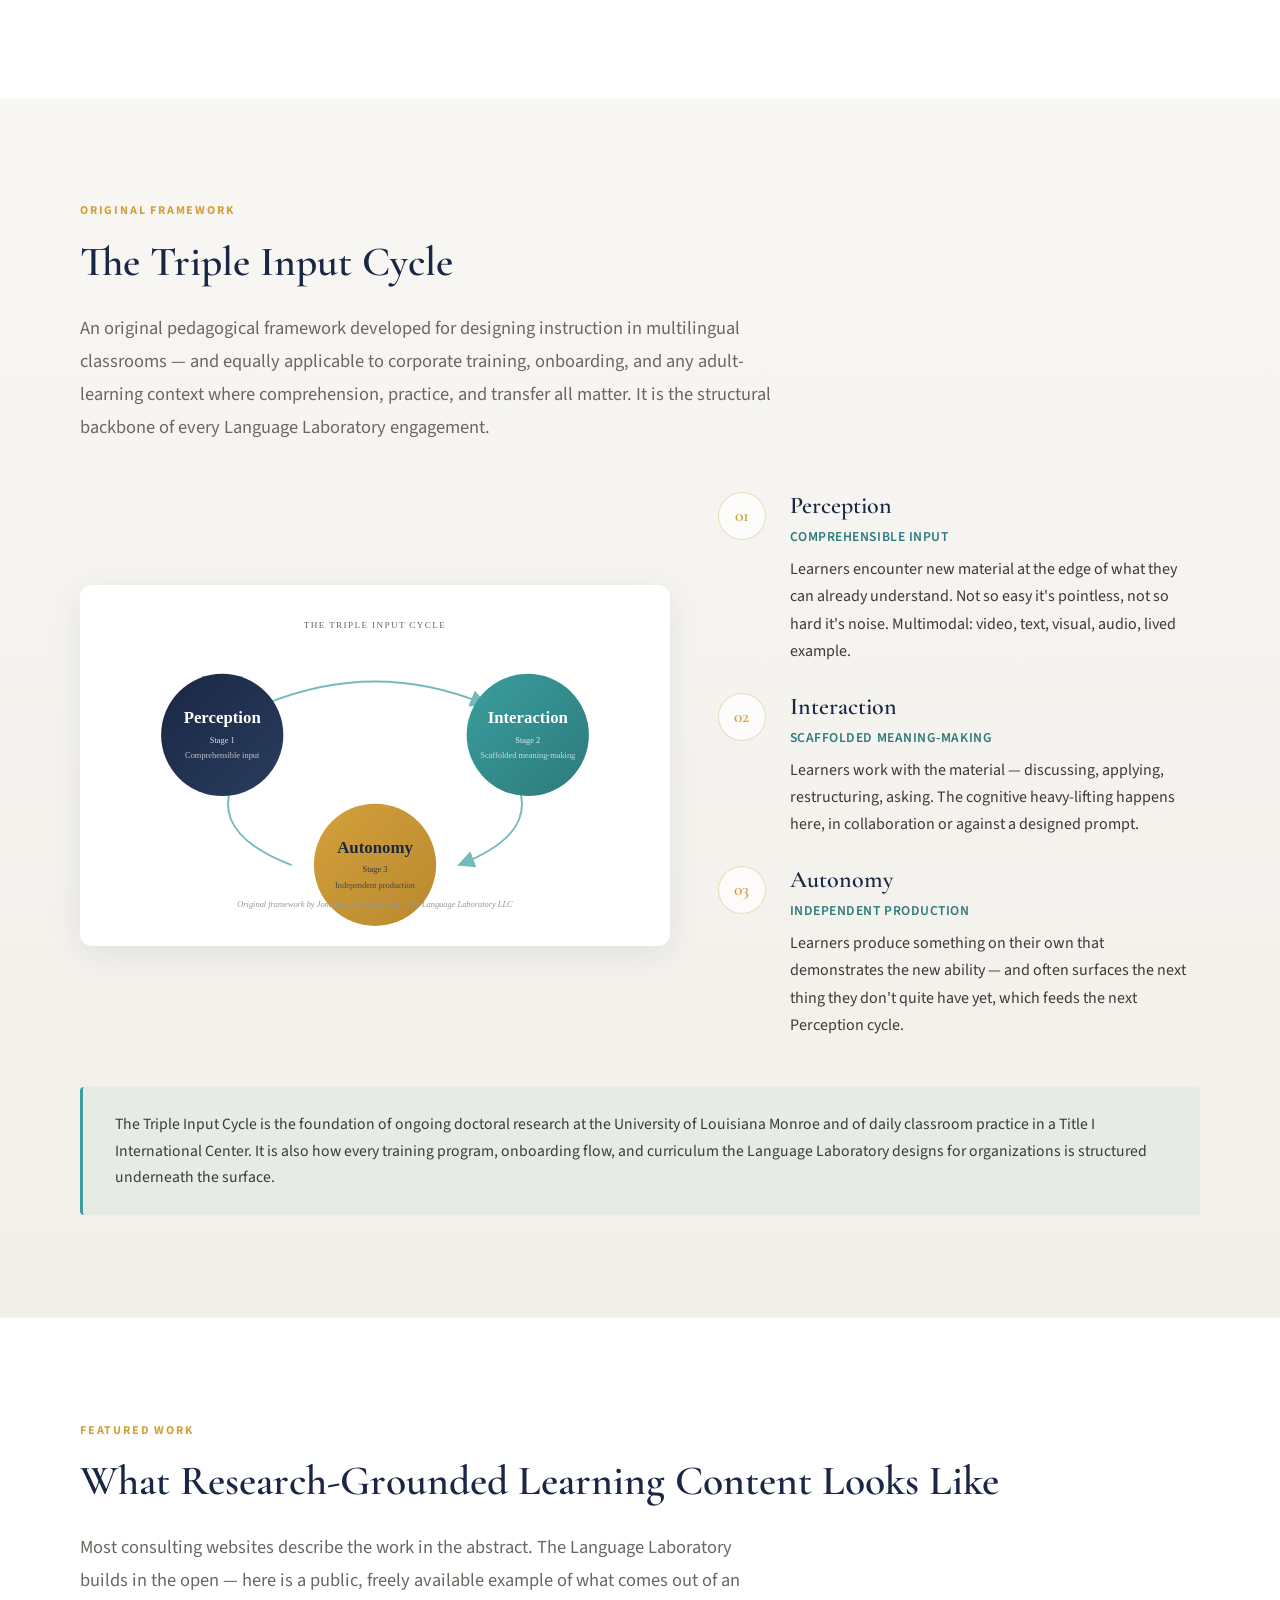
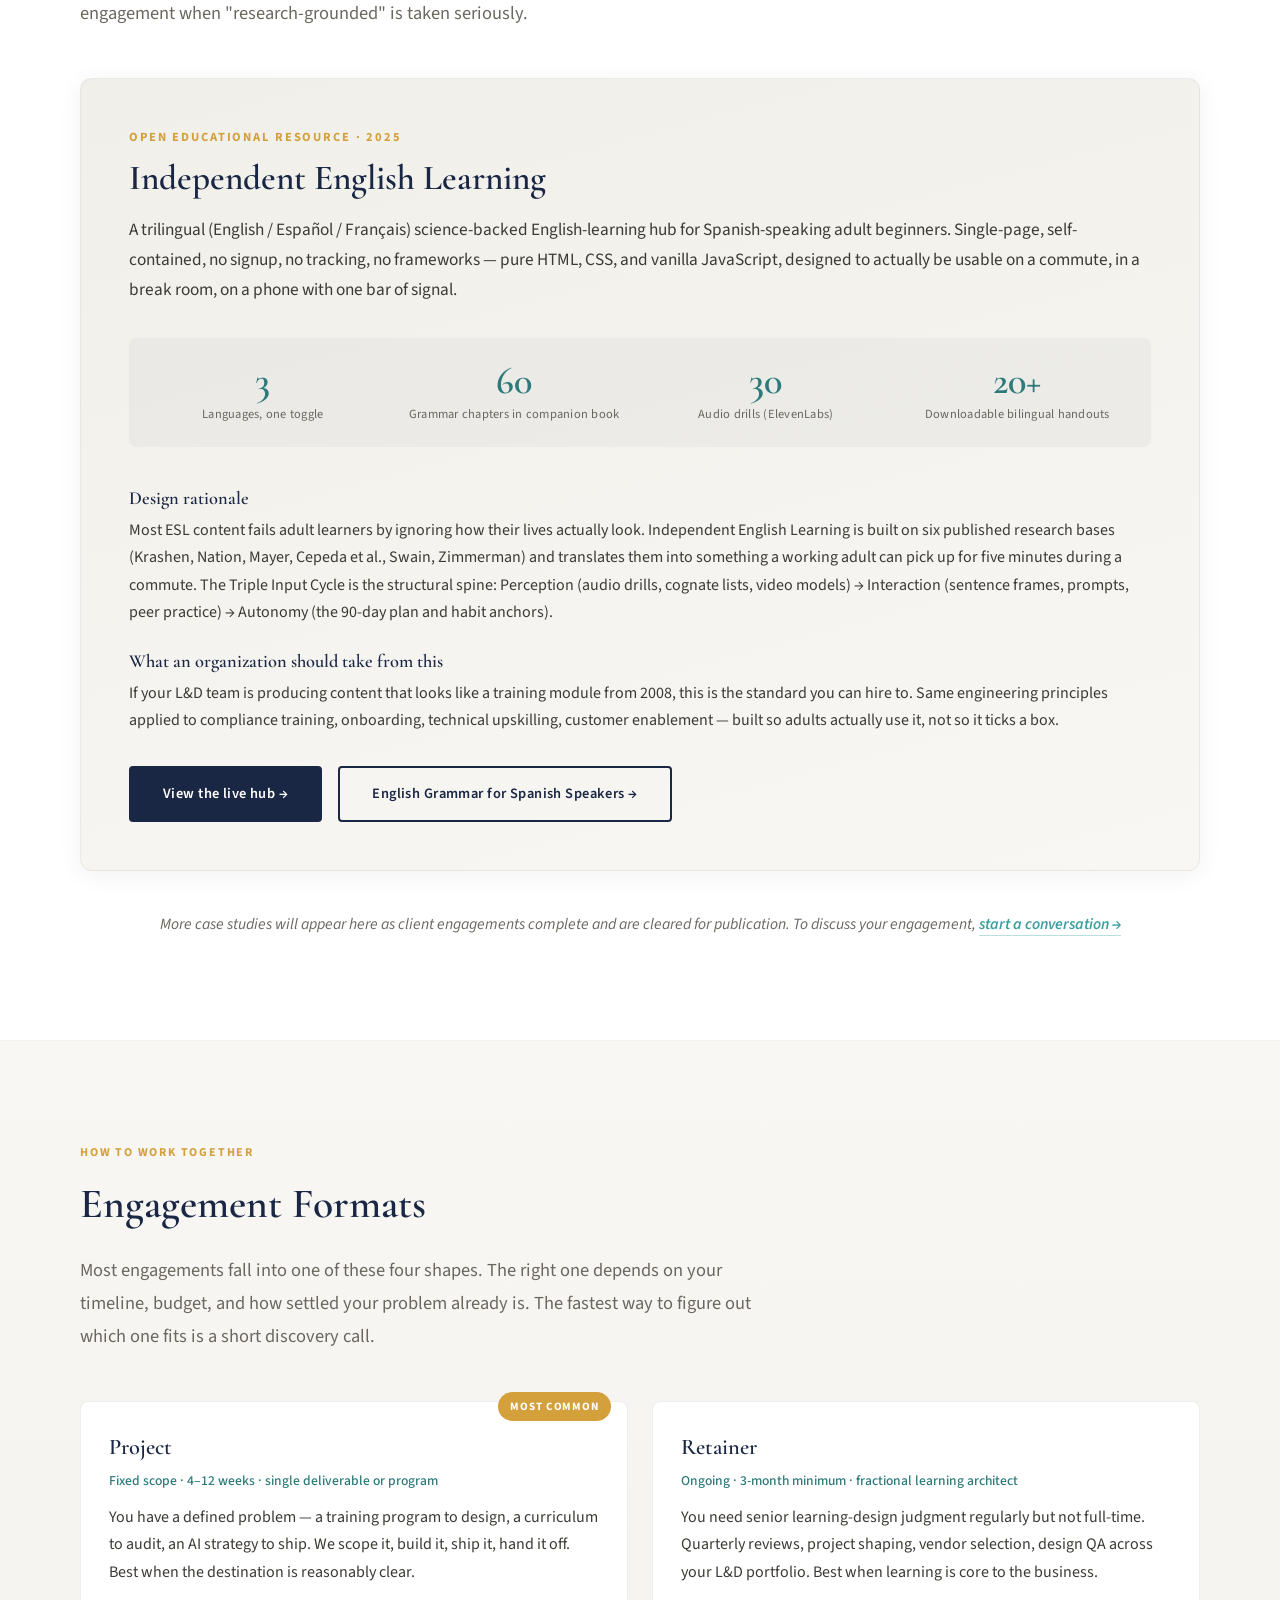
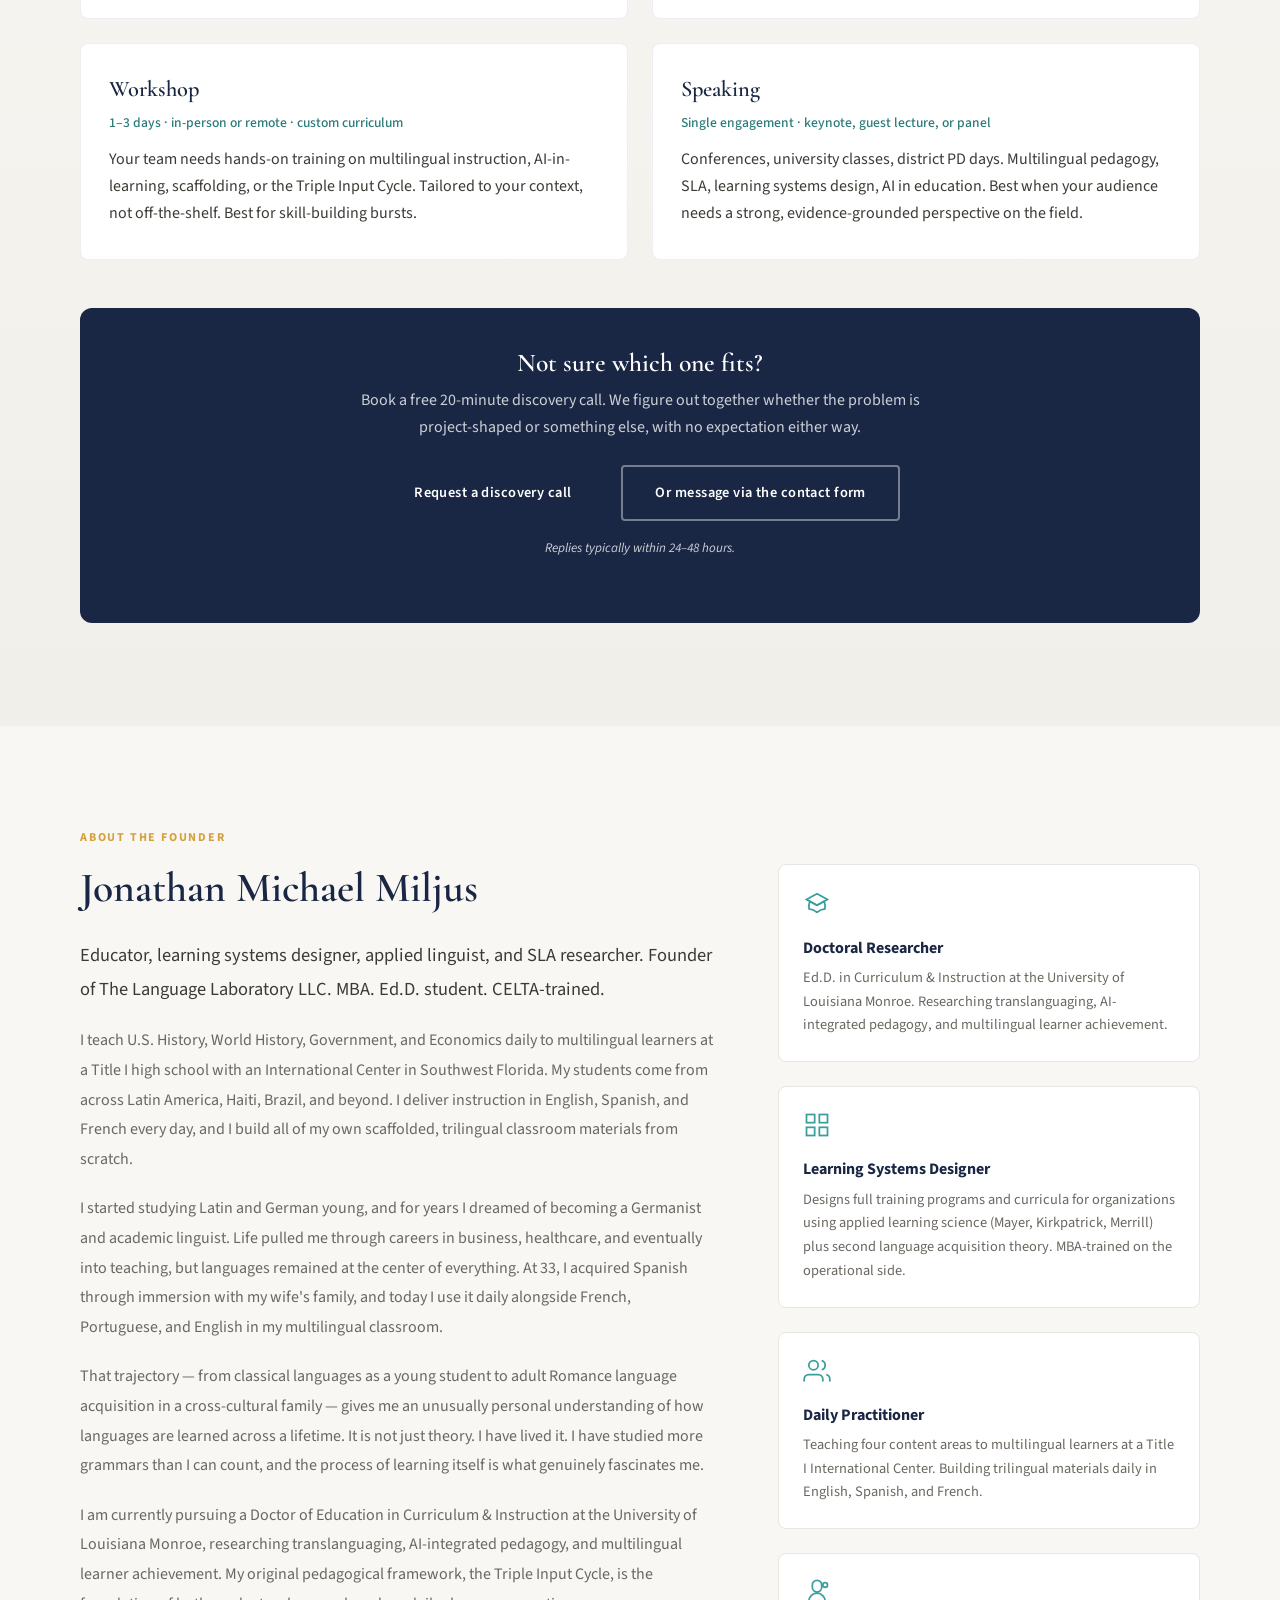
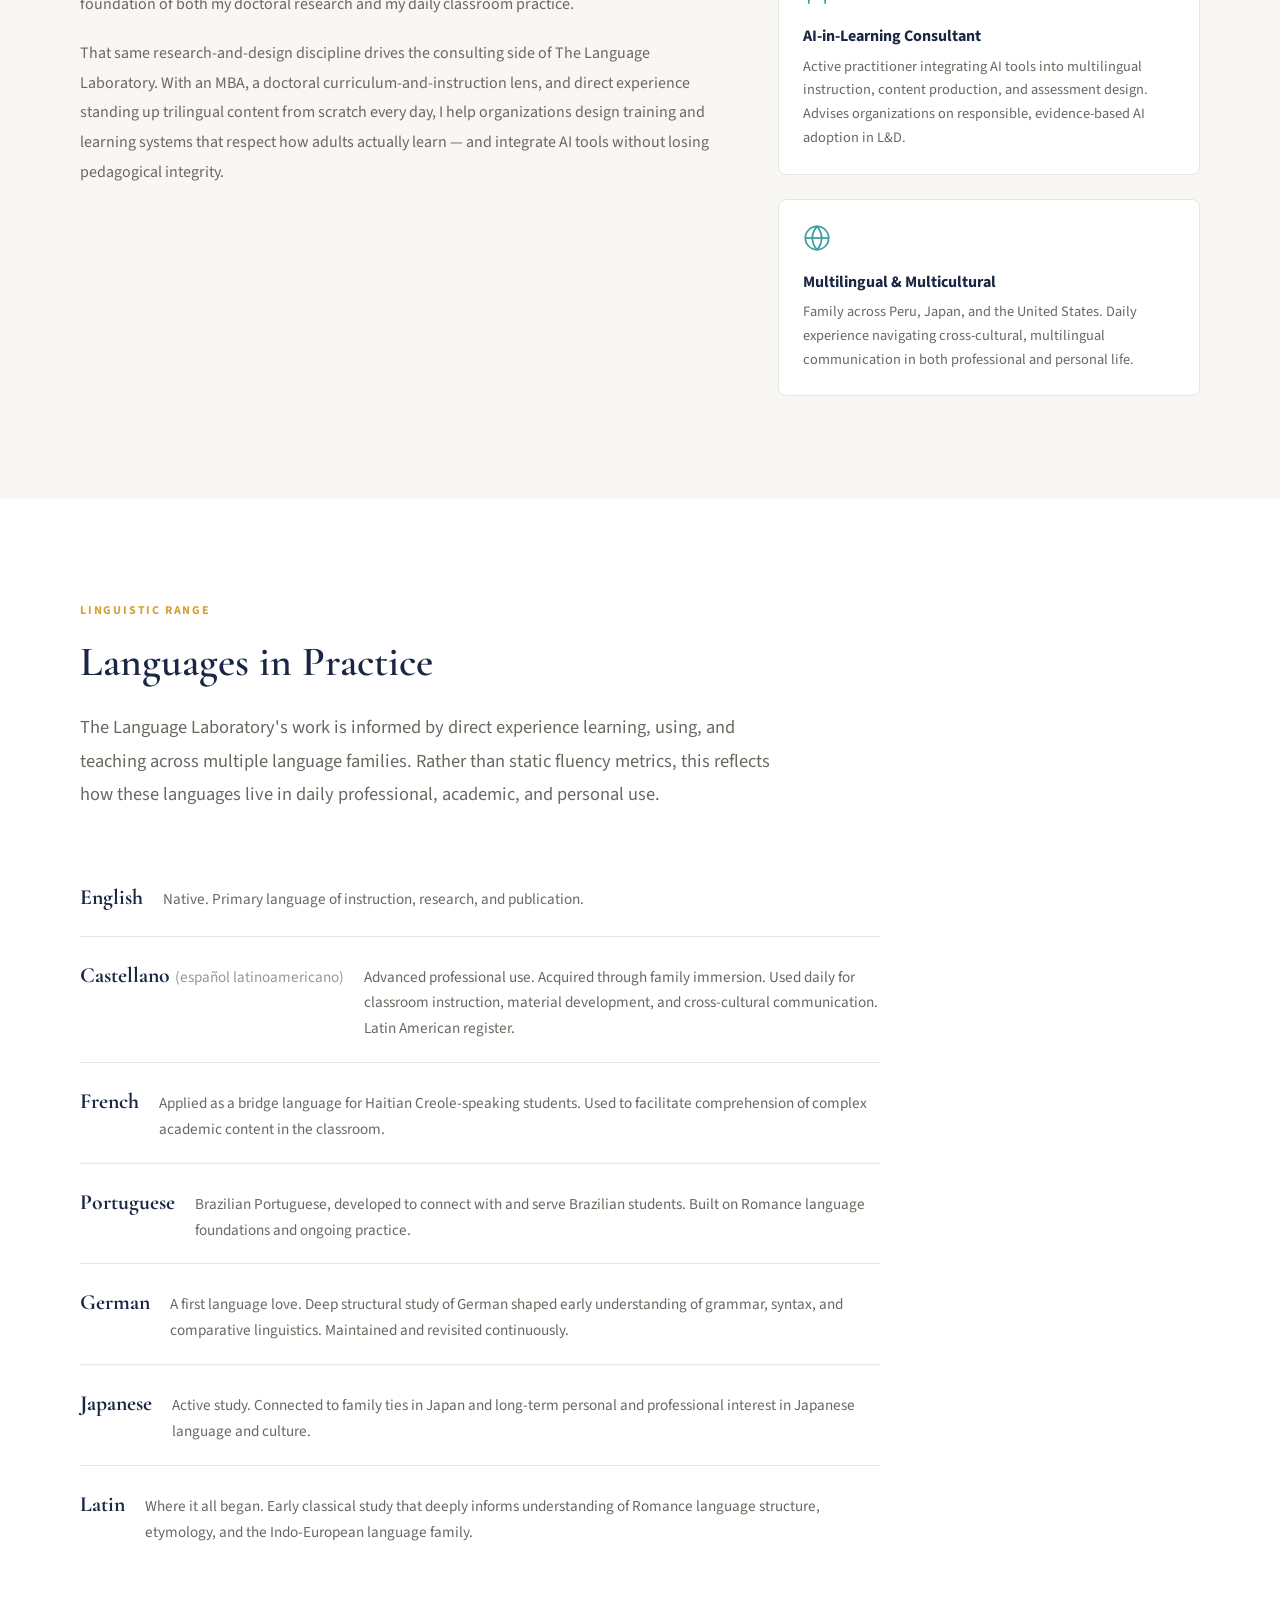
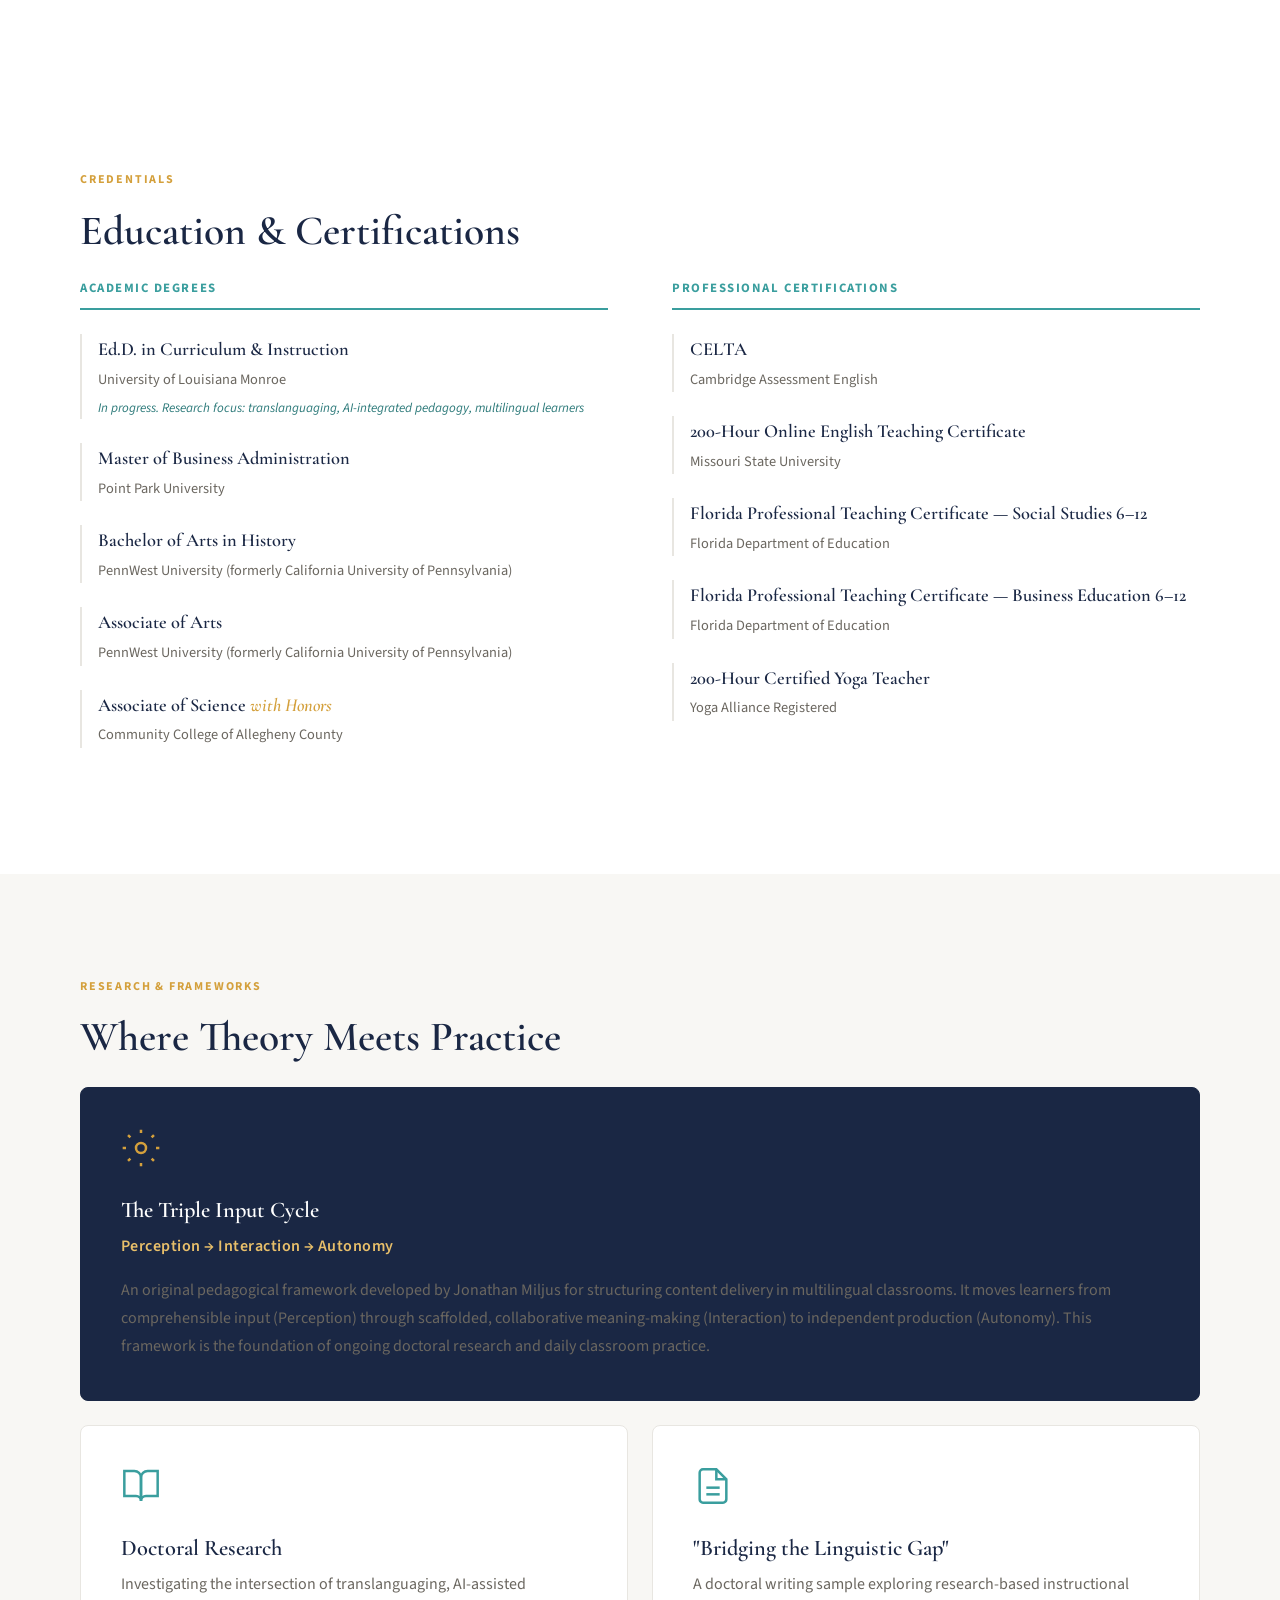
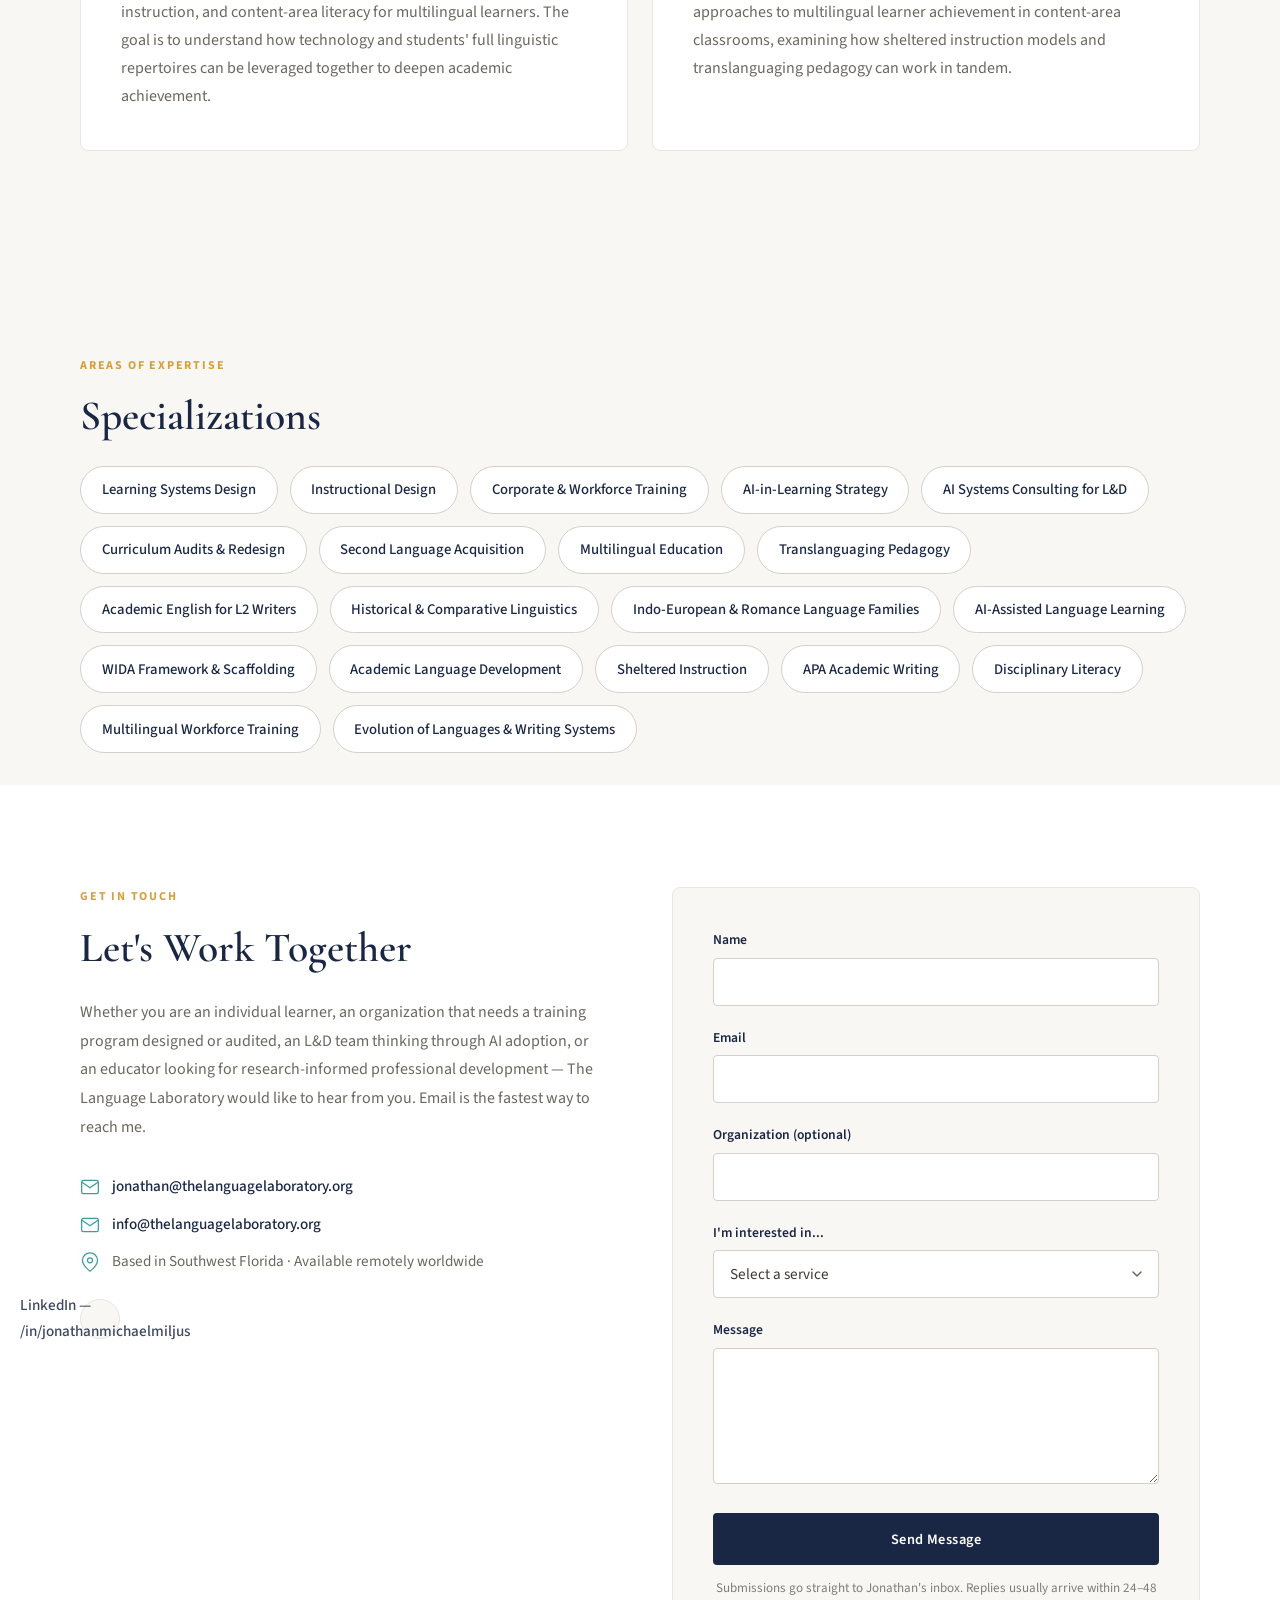
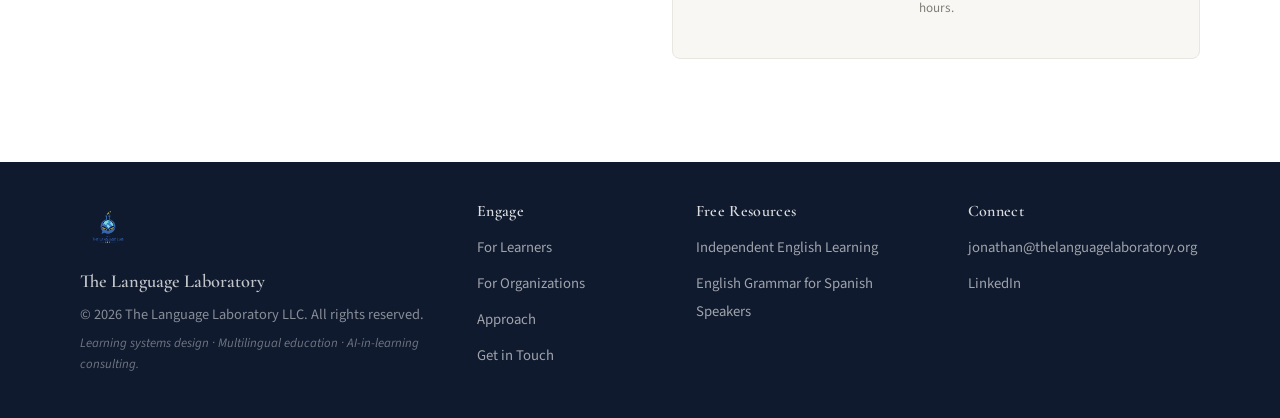
==== commit b3b35aa1: "Change contact form action to FormSubmit service Updated contact form action to use FormSubmit servi" ====
--- a/index.html
+++ b/index.html
@@ -565,8 +565,12 @@
           </div>
         </div>
         <div class="contact-form-wrapper">
-          <form class="contact-form" id="contactForm" action="mailto:jonathan@thelanguagelaboratory.org" method="POST" enctype="text/plain">
-            <div class="form-group">
+        <form class="contact-form" id="contactForm" action="https://formsubmit.co/jonathan@thelanguagelaboratory.org" method="POST">
+                    <input type="hidden" name="_subject" value="New inquiry via thelanguagelaboratory.org">
+                    <input type="hidden" name="_template" value="table">
+                    <input type="hidden" name="_captcha" value="false">
+                    <input type="hidden" name="_next" value="https://www.thelanguagelaboratory.org/?sent=1">
+          <div class="form-group">
               <label for="name">Name</label>
               <input type="text" id="name" name="name" required>
             </div>
@@ -606,8 +610,8 @@
               <textarea id="message" name="message" rows="5" required></textarea>
             </div>
             <button type="submit" class="btn btn-primary btn-full">Send Message</button>
-            <p class="form-note">This form opens your email client with the message ready to send to jonathan@thelanguagelaboratory.org. If your browser doesn't open a mail app, just email directly.</p>
-          </form>
+            <p class="form-note">Submissions go straight to Jonathan's inbox. Replies usually arrive within 24&ndash;48 hours.</p>
+        </form>
         </div>
       </div>
     </div>
